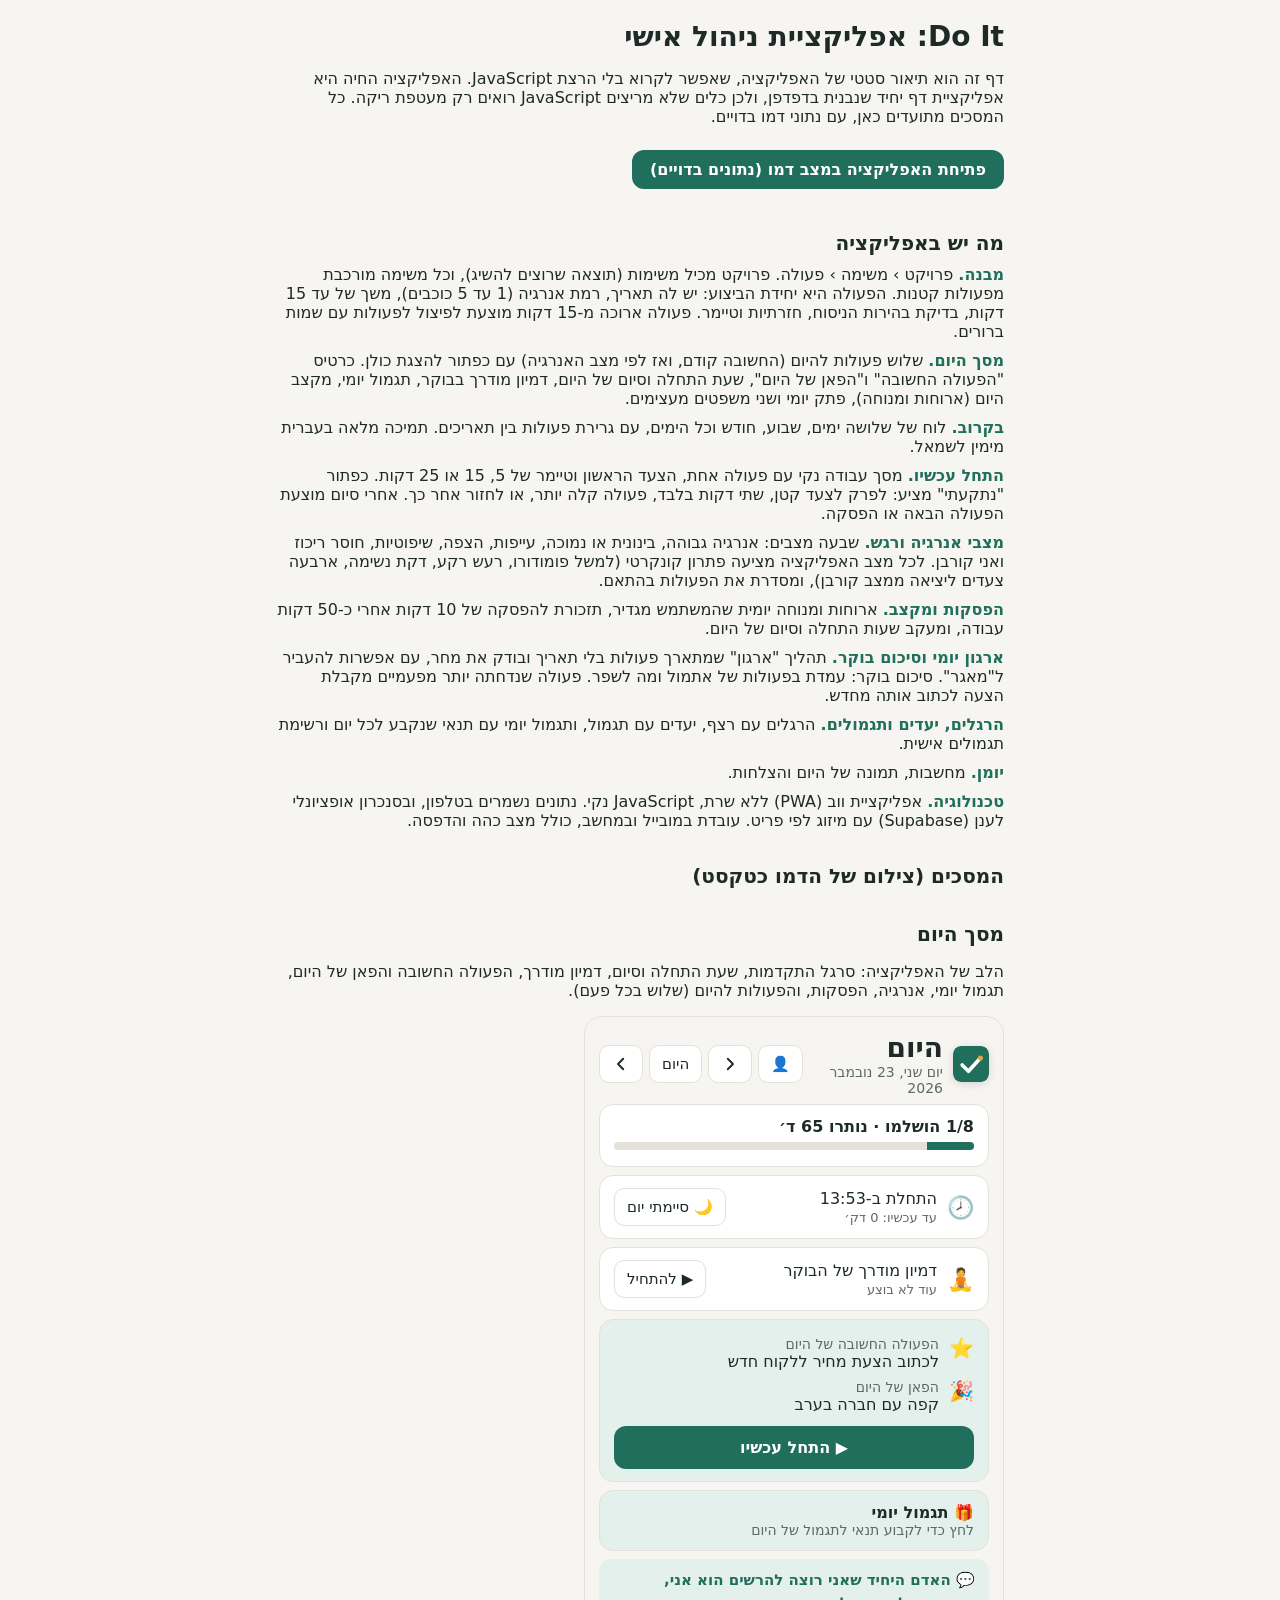
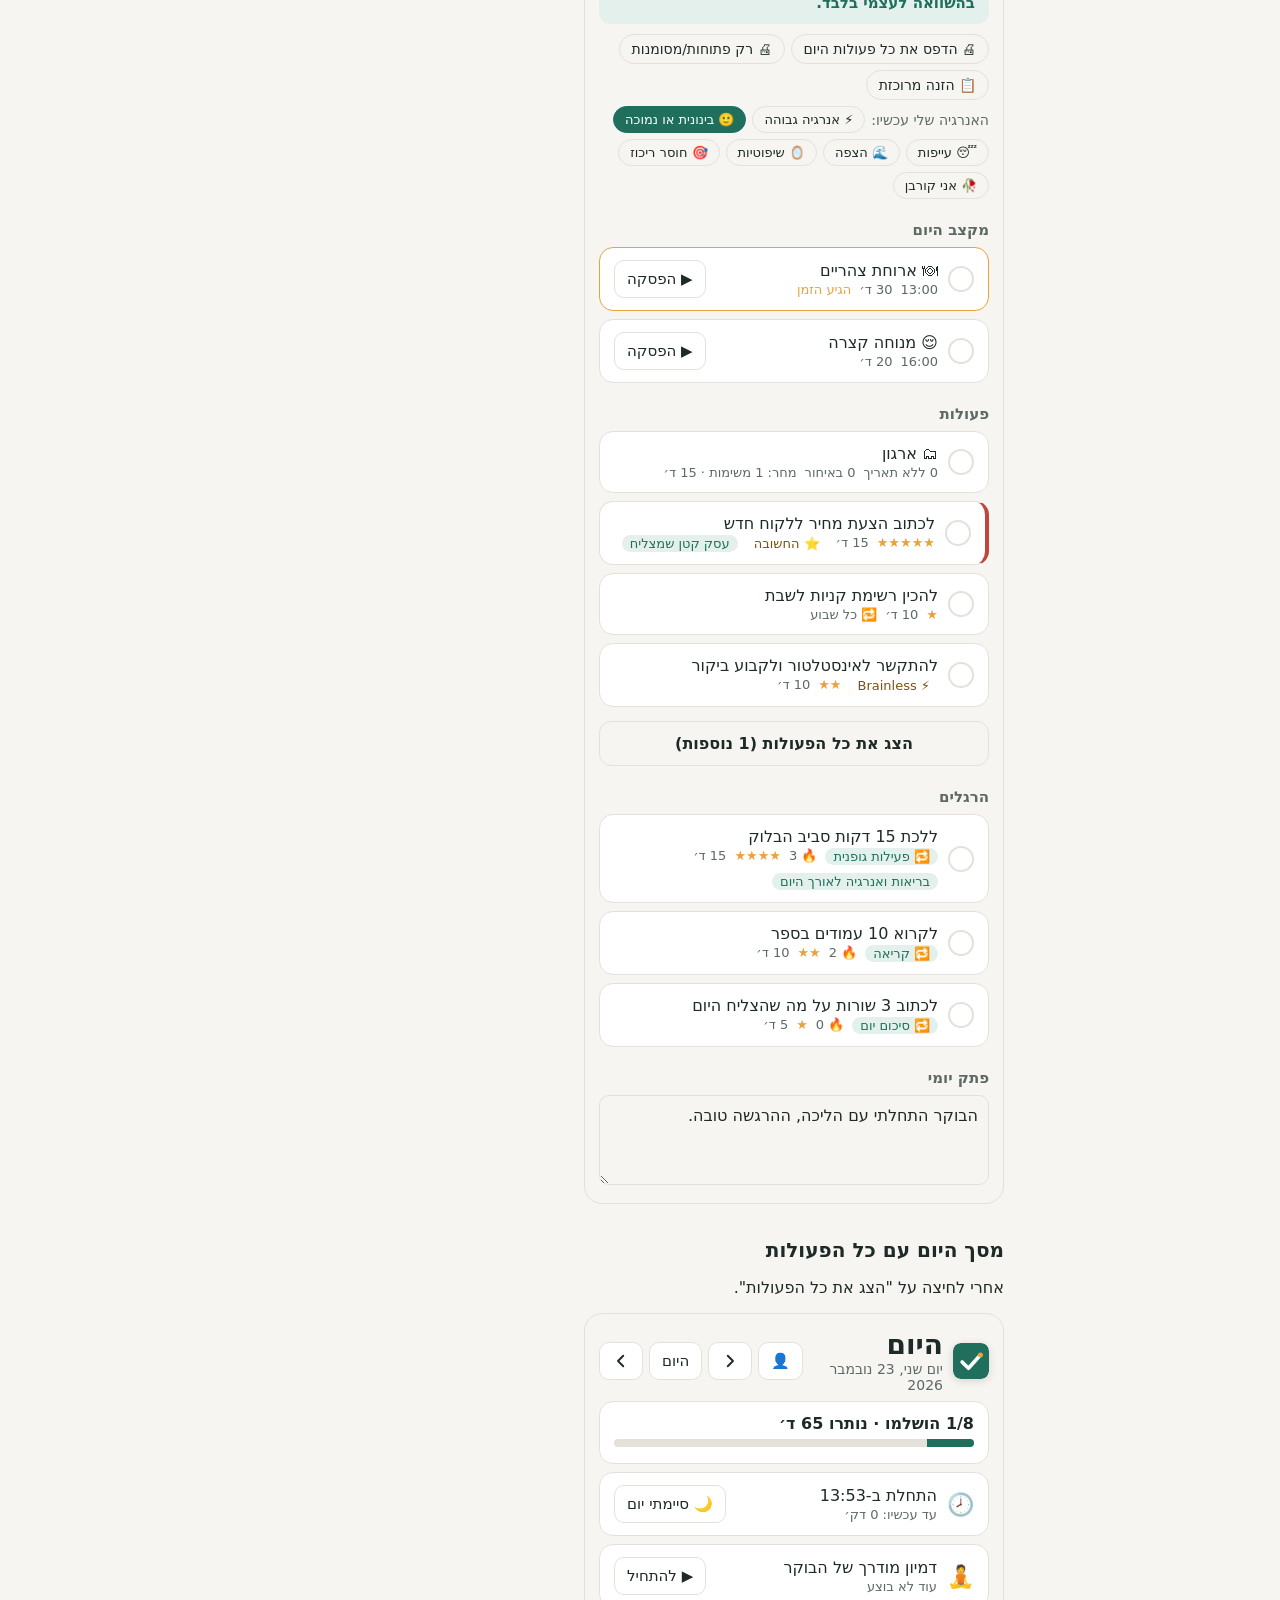
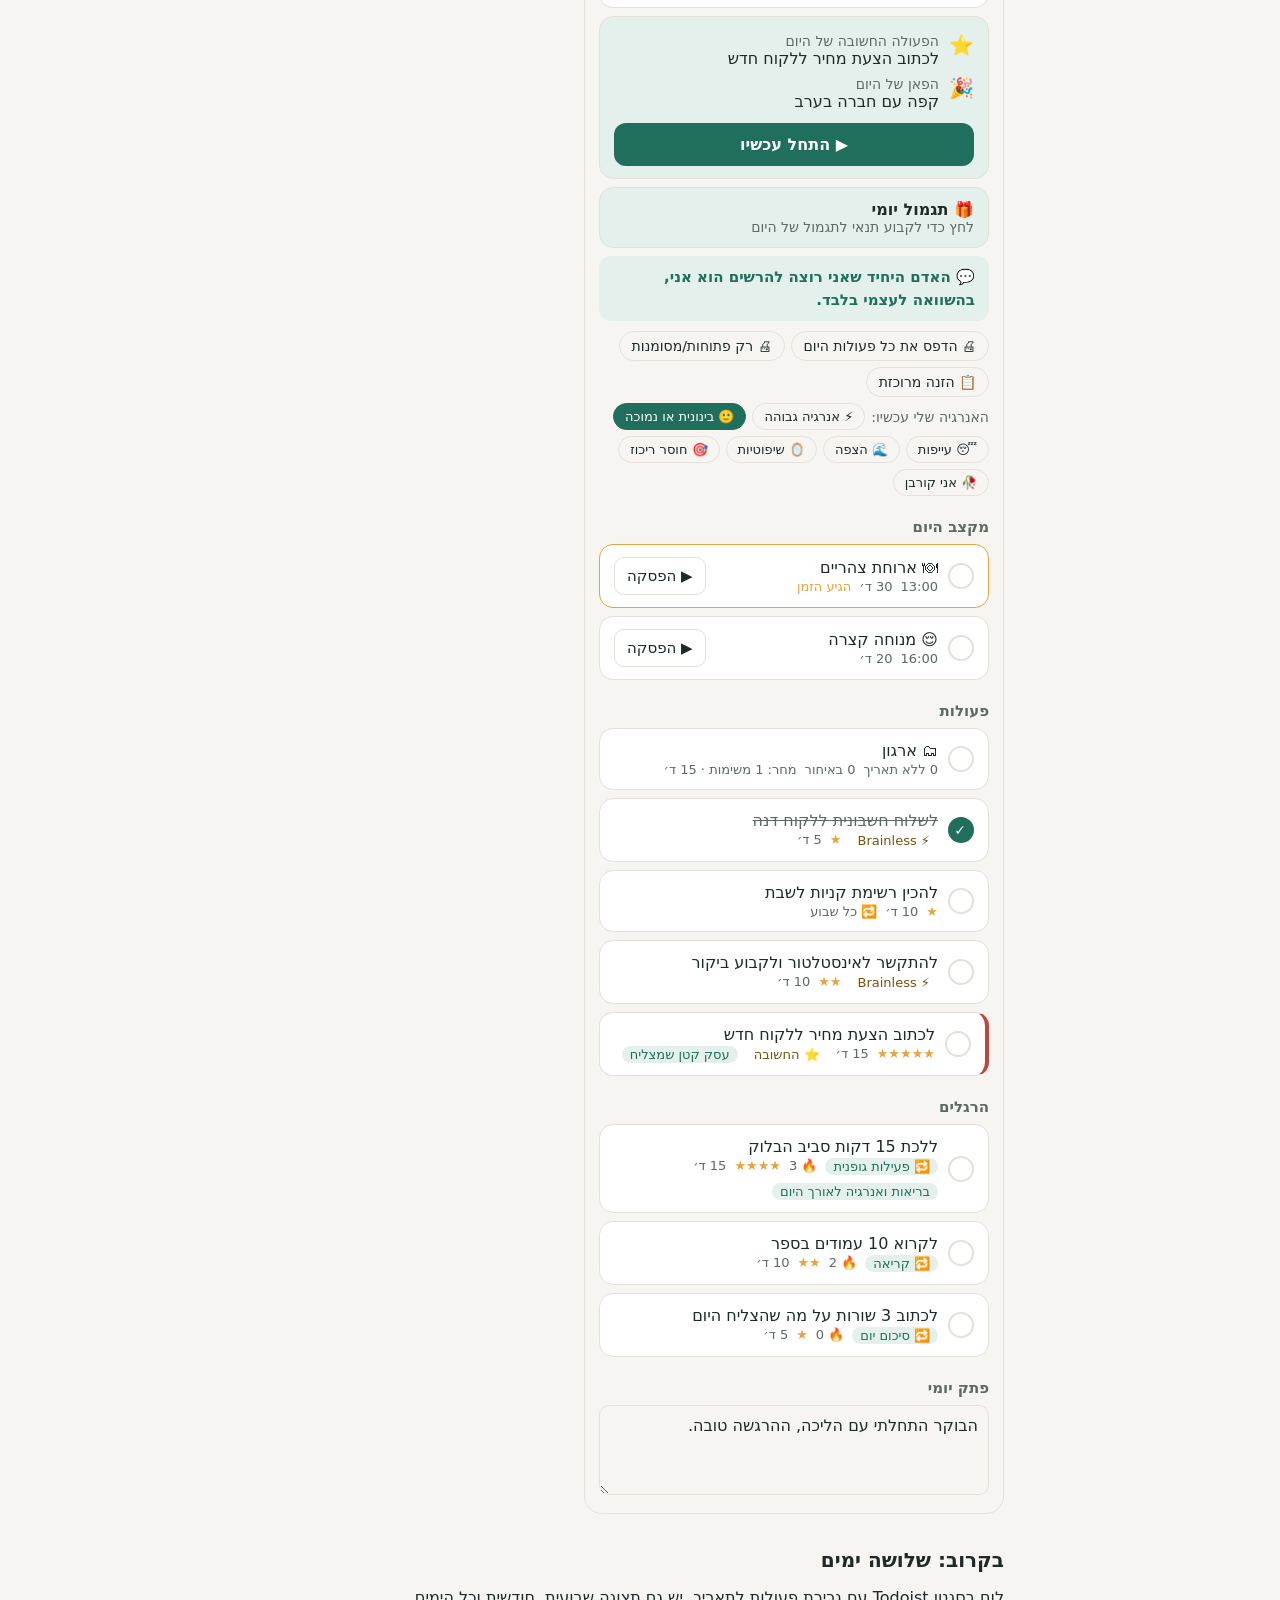
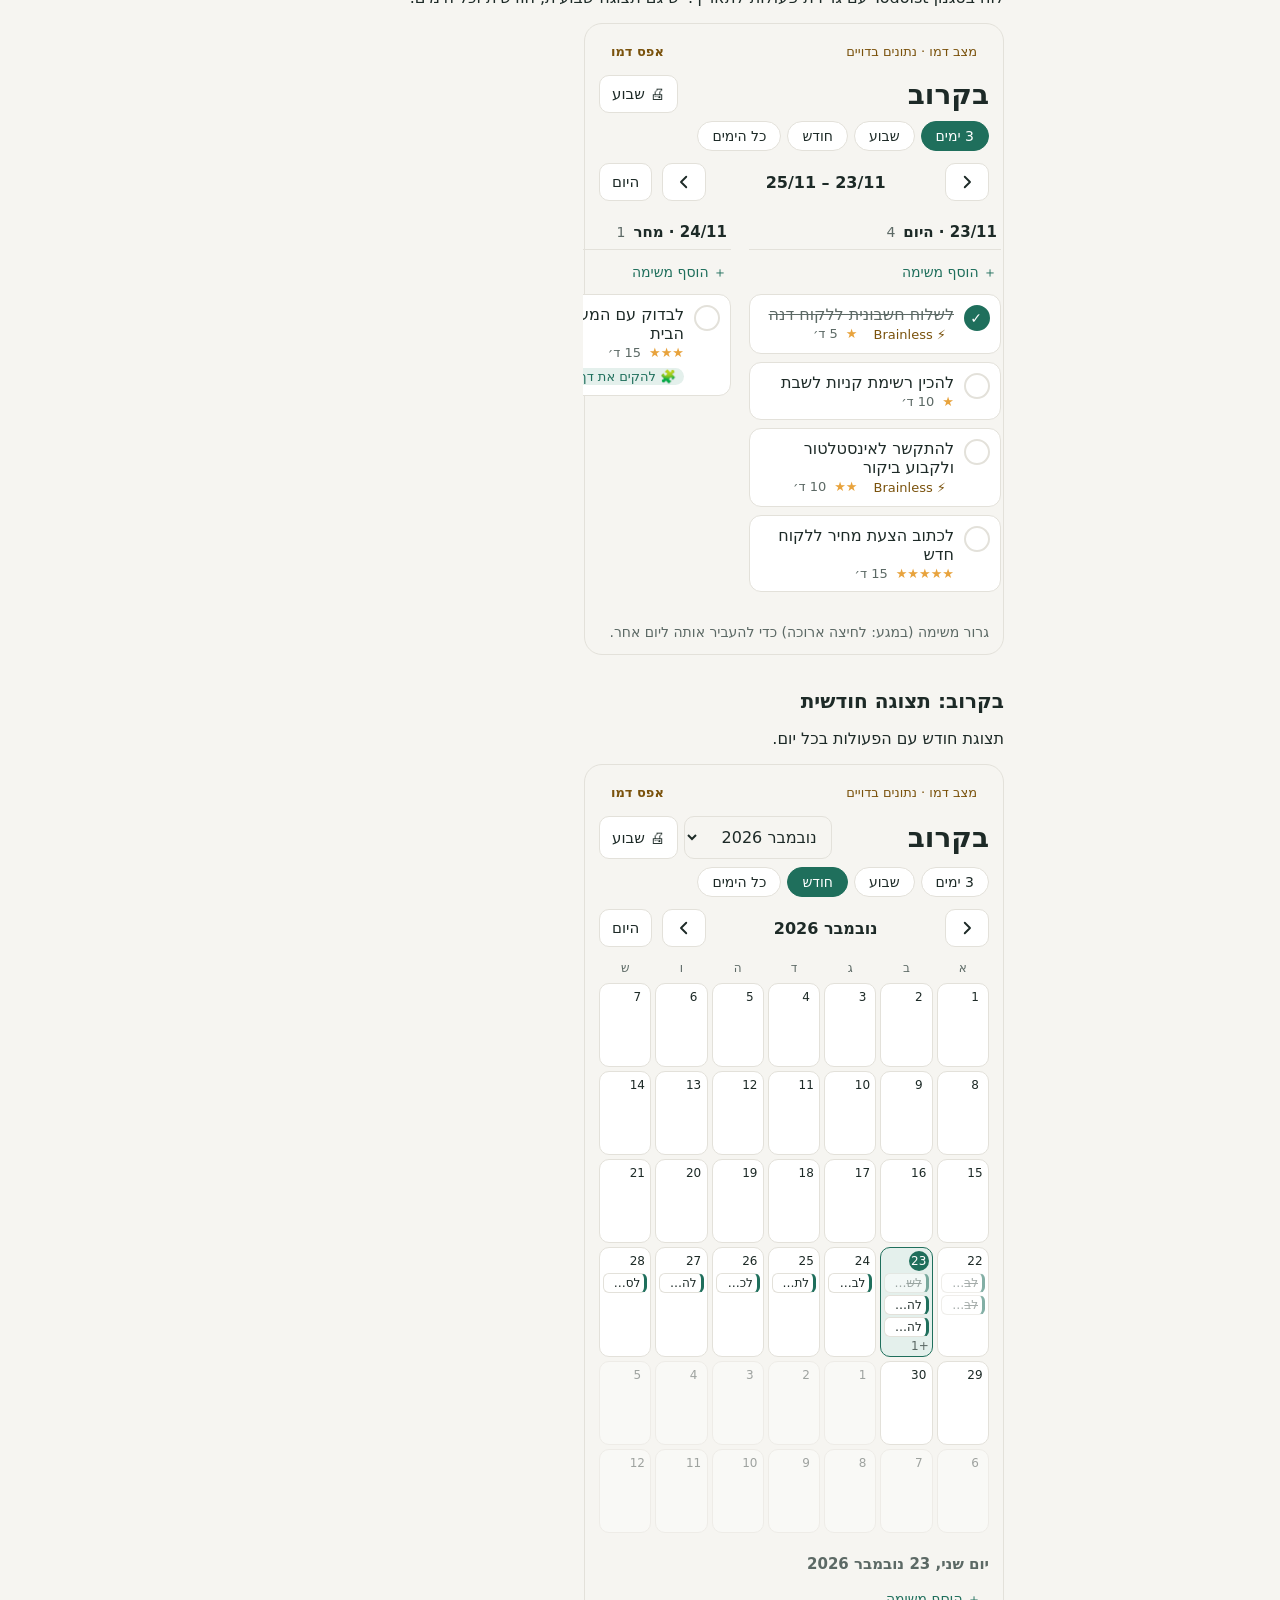
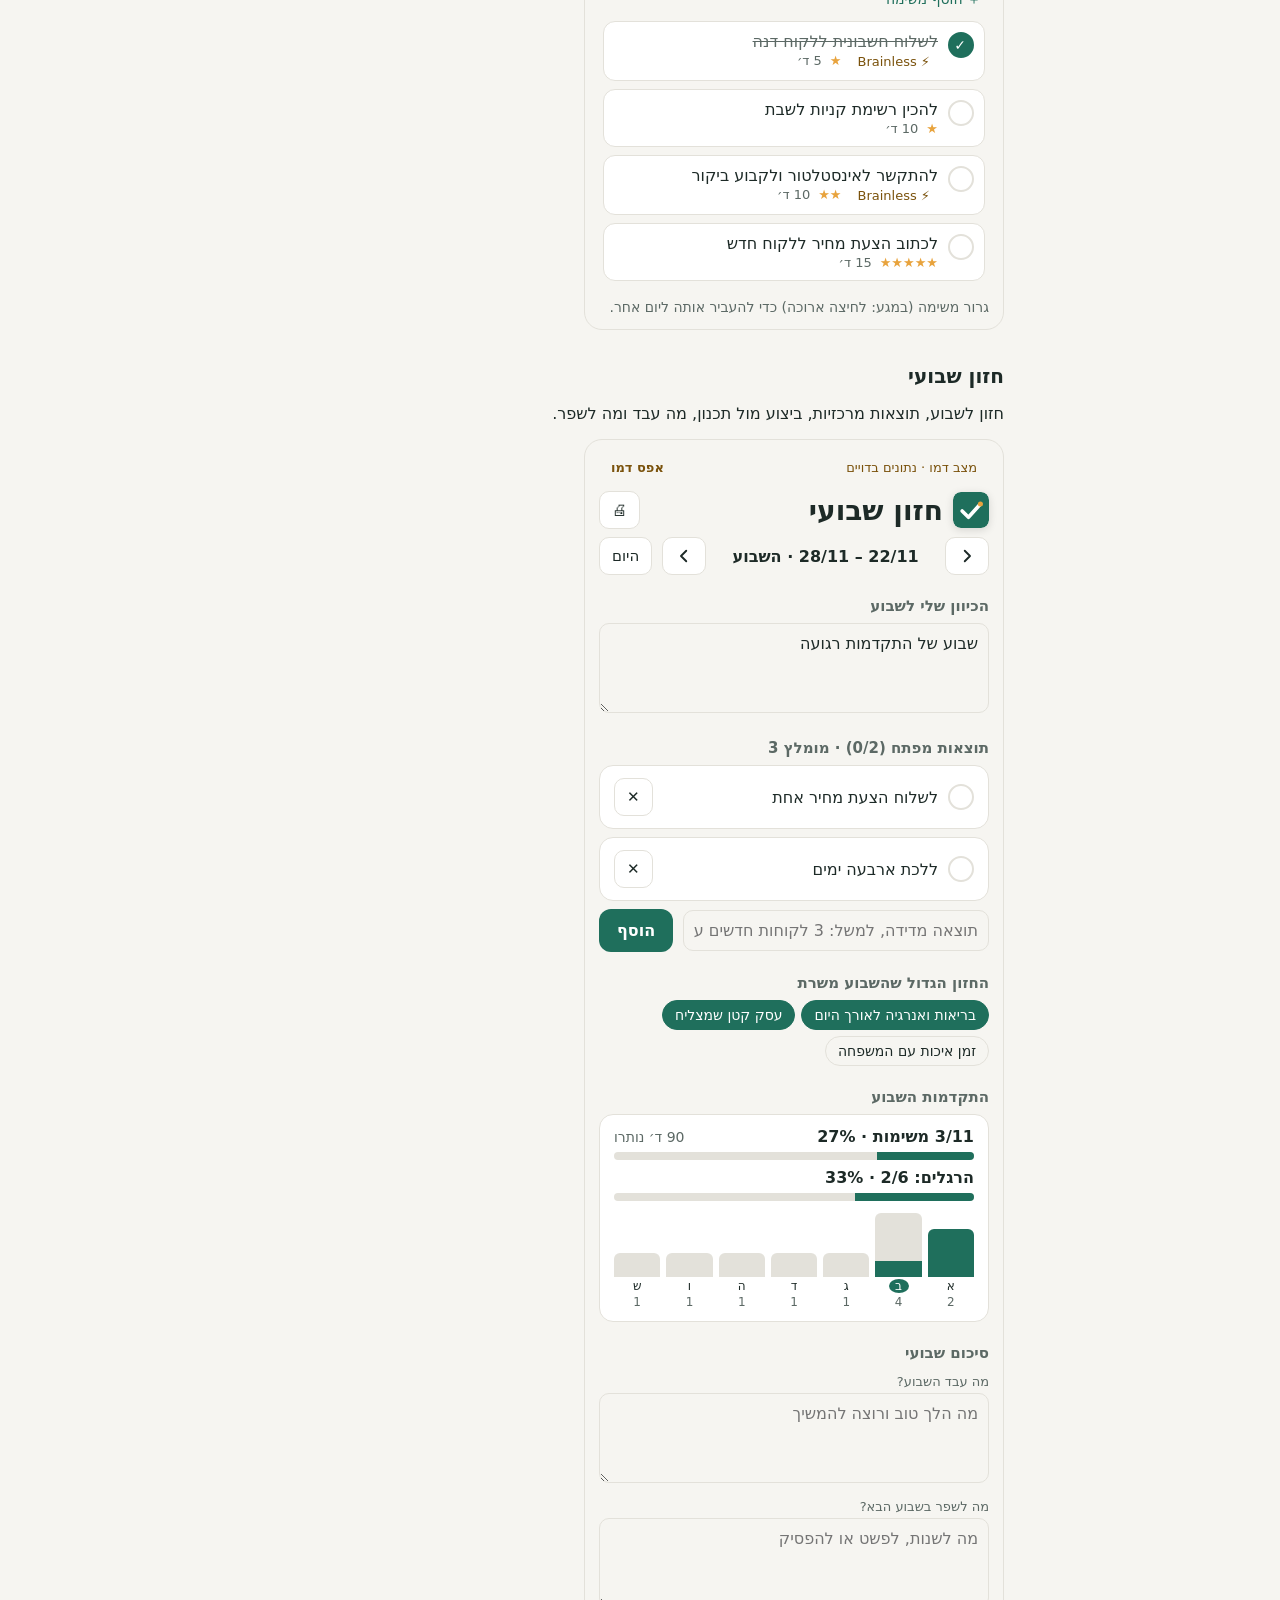
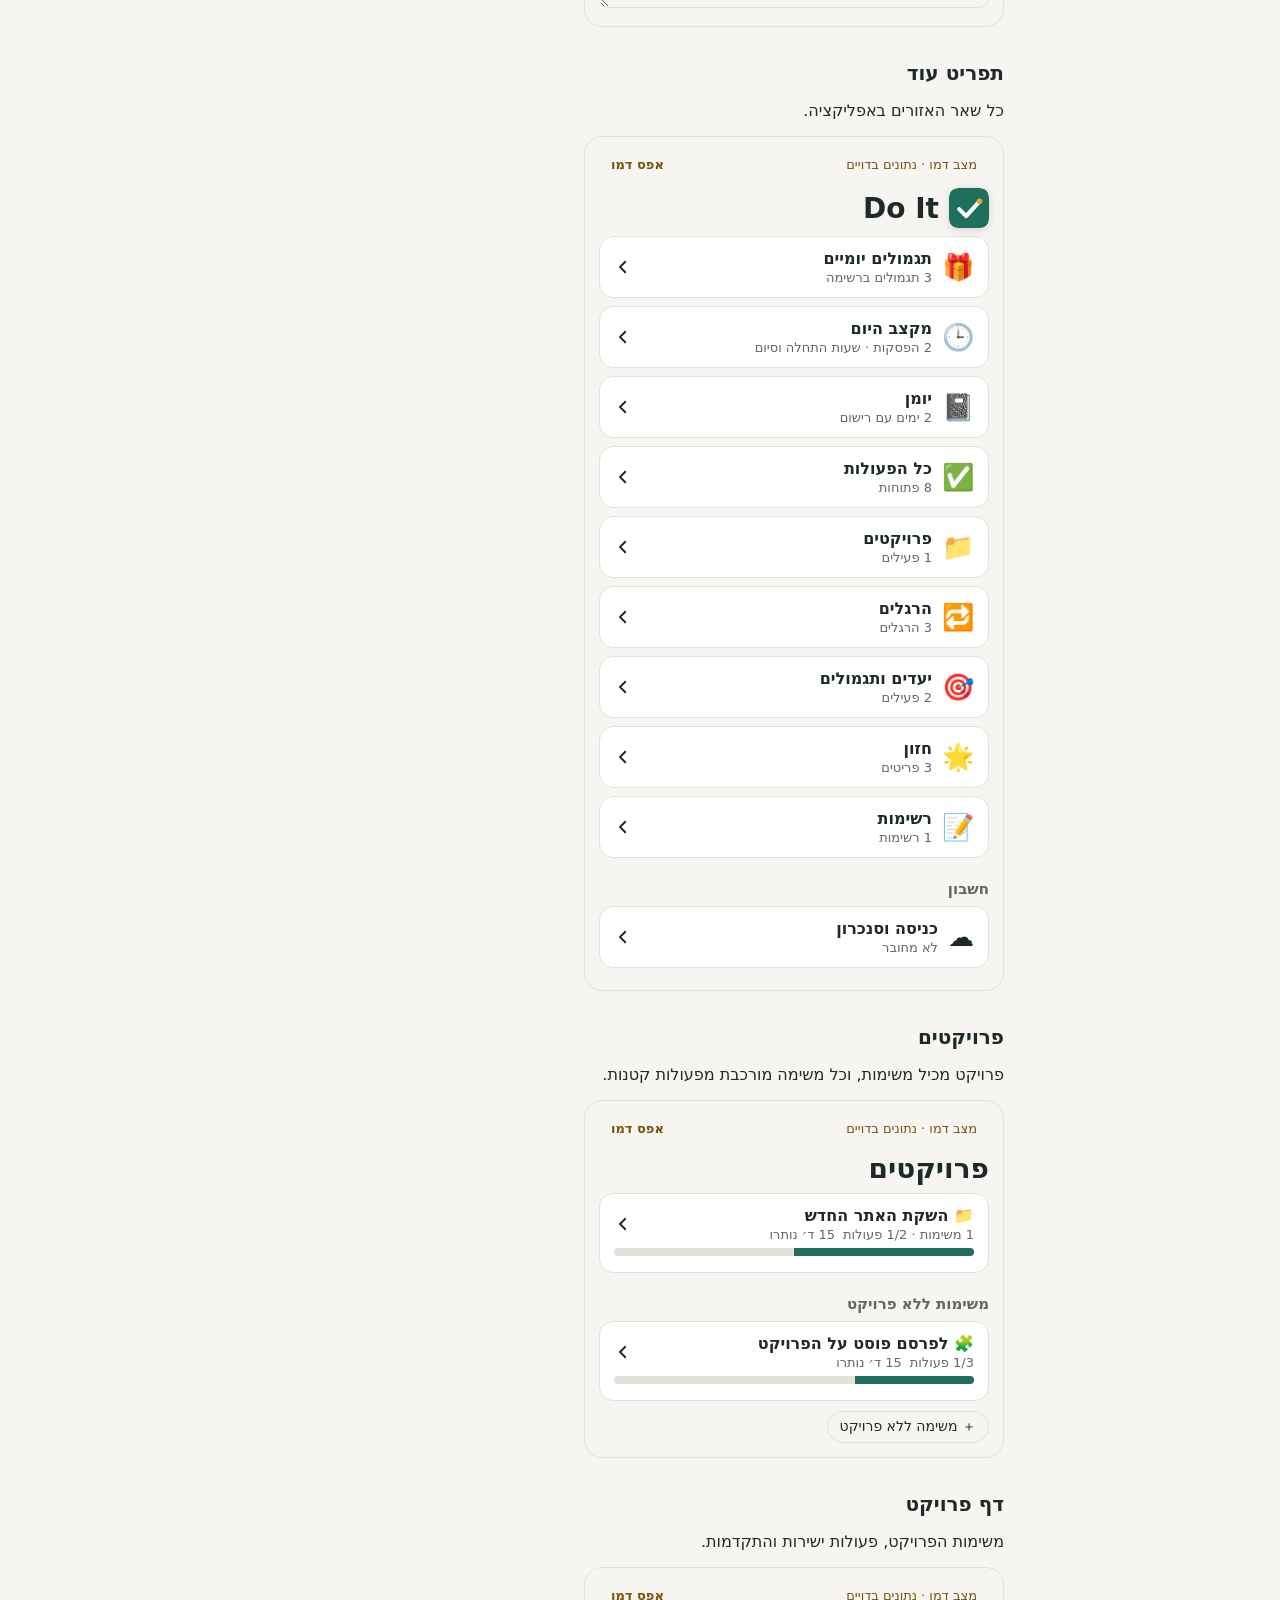
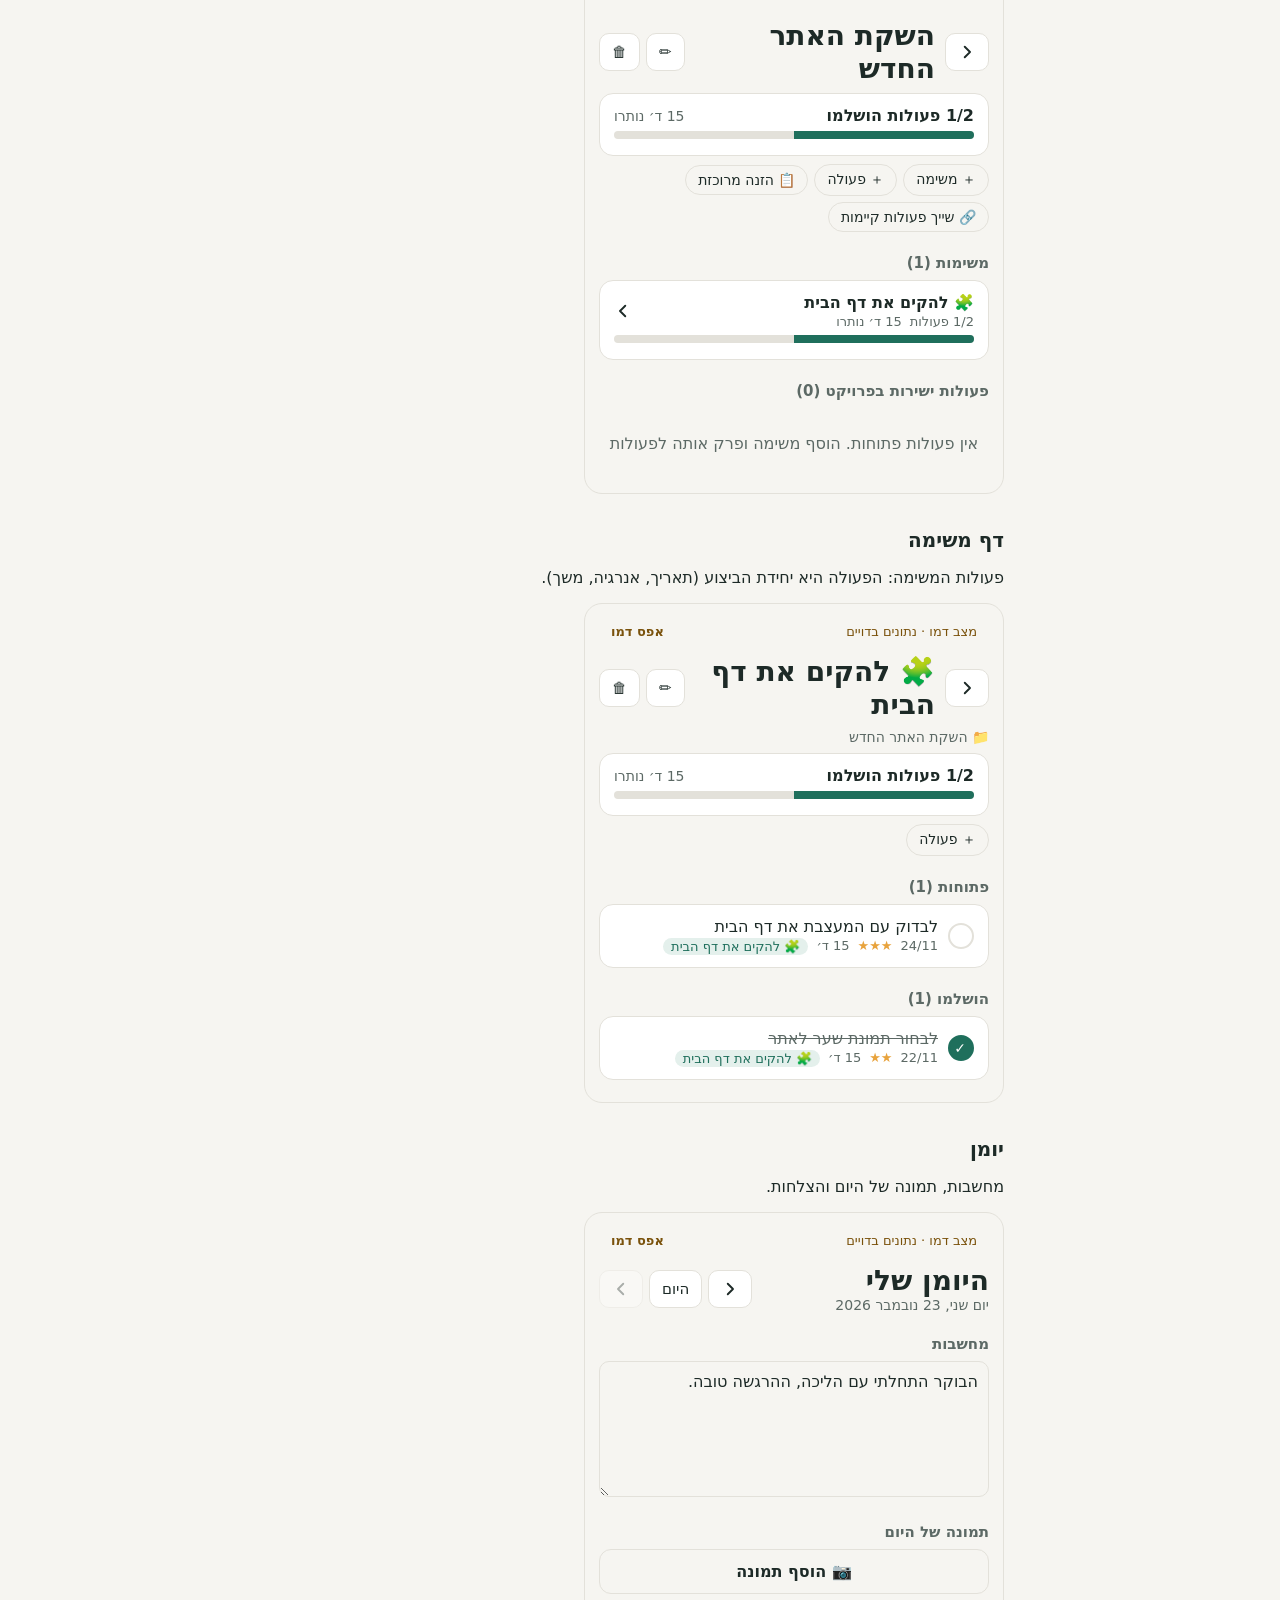
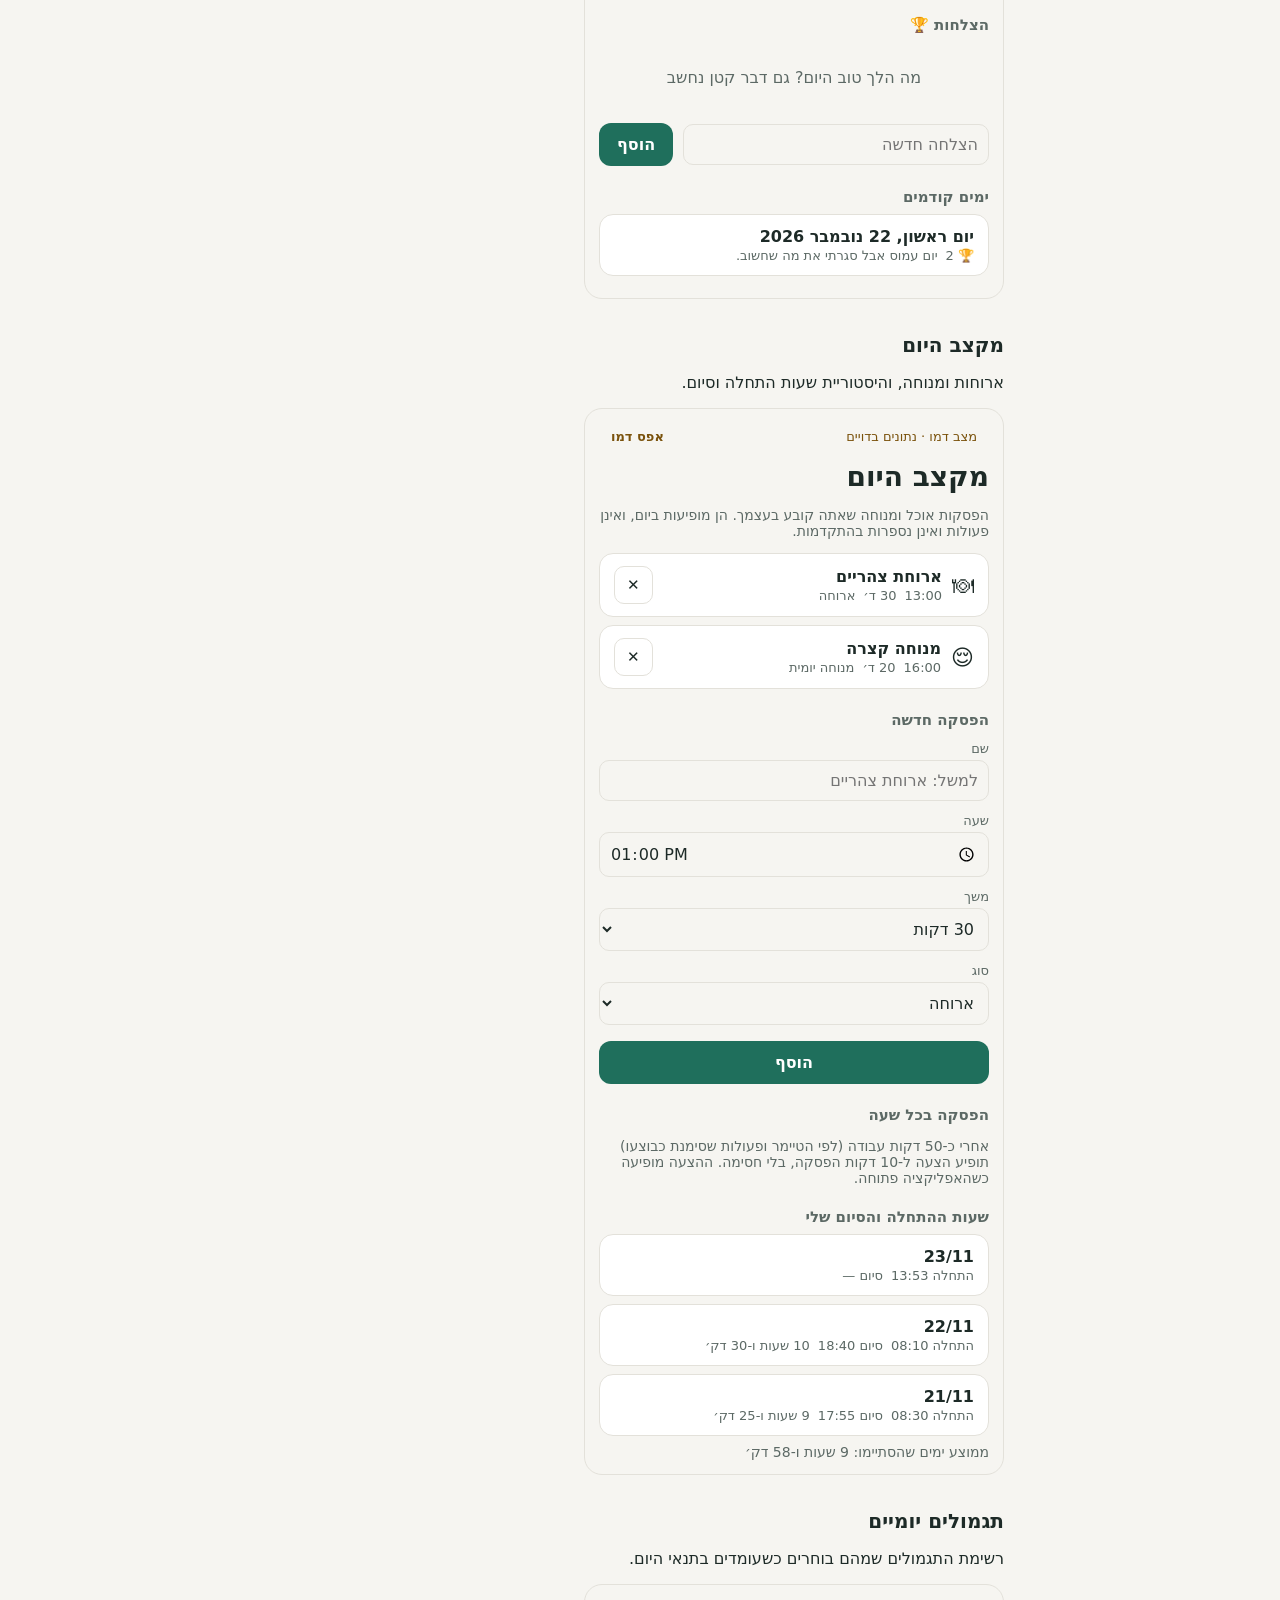
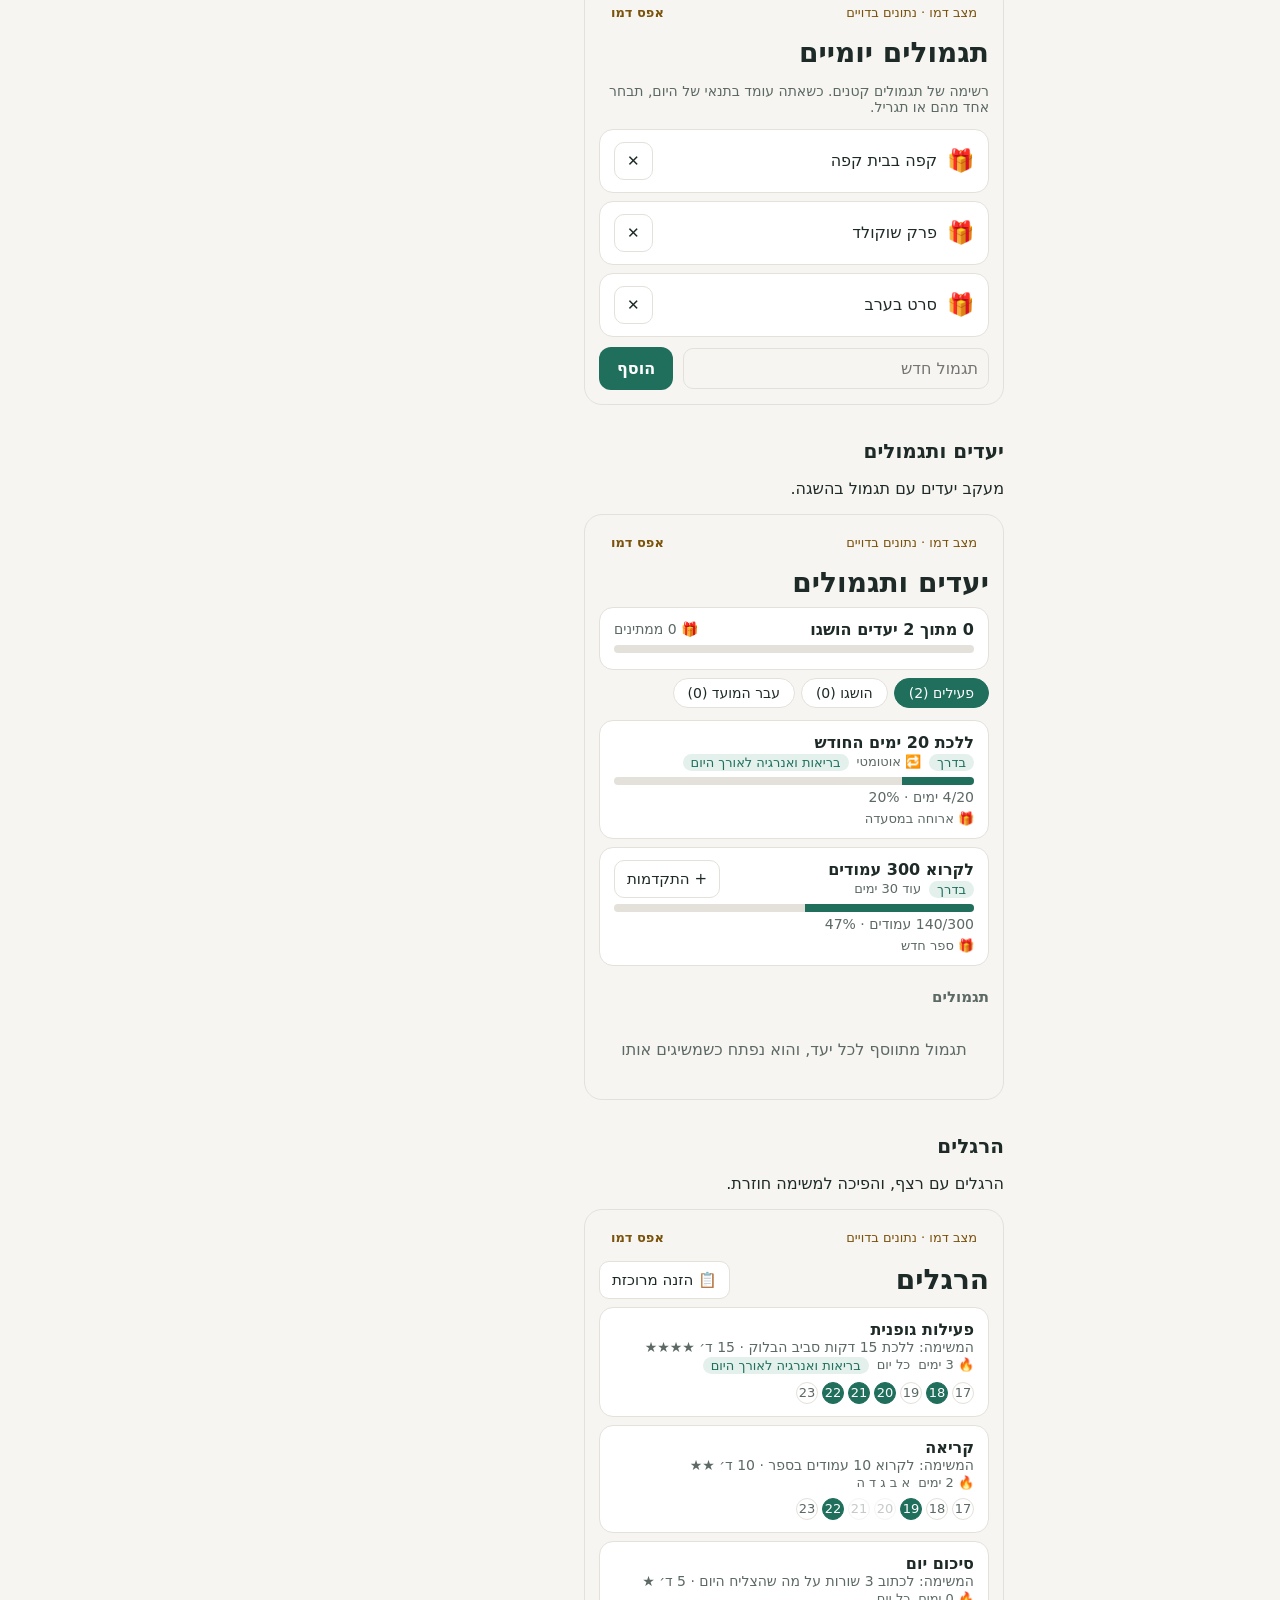
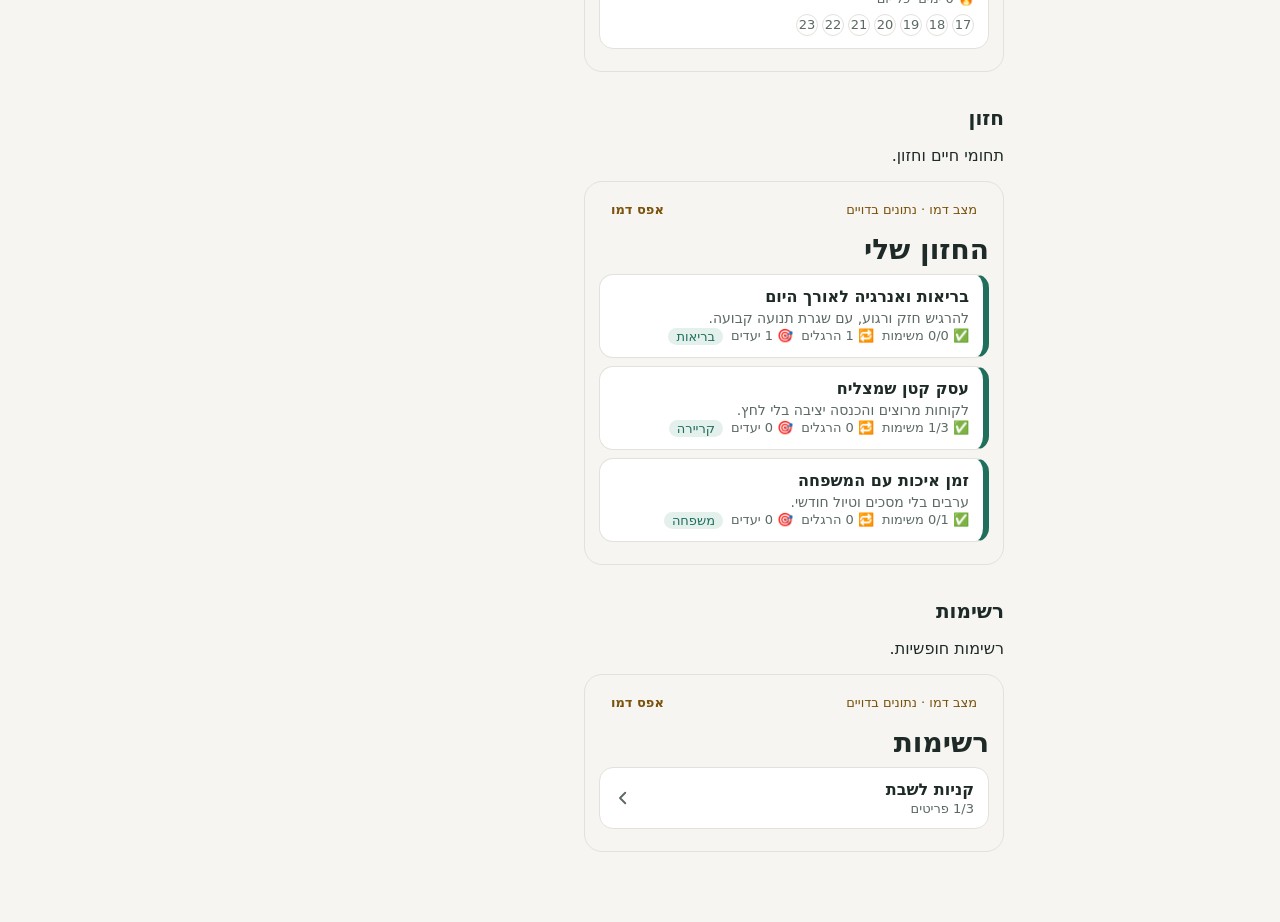
==== about.html @ a2eda329 "Static about page readable without JS, crawler-friendly index, remove noindex Co-Authored-By: Claude" ====
<!doctype html>
<html lang="he" dir="rtl">
<head>
<meta charset="utf-8">
<meta name="viewport" content="width=device-width, initial-scale=1">
<title>Do It: אפליקציית ניהול אישי בעברית (תיאור ודמו)</title>
<meta name="description" content="Do It היא אפליקציית ווב לניהול אישי בעברית: פרויקטים, משימות ופעולות, מצבי אנרגיה, טיימר, הפסקות, יומן ותגמולים. דף זה מתאר את כל המסכים בטקסט.">
<link rel="stylesheet" href="styles.css">
<style>body{background:var(--bg);color:var(--ink);font-family:system-ui,-apple-system,"Segoe UI",Arial,sans-serif;margin:0}
.about{max-width:760px;margin:0 auto;padding:20px 16px 60px}.about h1{font-size:28px}.about h2.sec{font-size:20px;margin:34px 0 4px;color:var(--ink)}
.phone{max-width:420px;border:1px solid var(--line);border-radius:18px;padding:14px;margin:10px 0;background:var(--bg);pointer-events:none}
.phone .top{margin-bottom:8px}.feat{margin:10px 0}.feat b{color:var(--brand)}a{color:var(--brand)}.cta{display:inline-block;background:var(--brand);color:var(--brand-ink);padding:10px 18px;border-radius:12px;text-decoration:none;font-weight:600;margin:8px 0}</style>
</head>
<body>
<main class="about">
<h1>Do It: אפליקציית ניהול אישי</h1>
<p>דף זה הוא תיאור סטטי של האפליקציה, שאפשר לקרוא בלי הרצת JavaScript. האפליקציה החיה היא אפליקציית דף יחיד שנבנית בדפדפן, ולכן כלים שלא מריצים JavaScript רואים רק מעטפת ריקה. כל המסכים מתועדים כאן, עם נתוני דמו בדויים.</p>
<p><a class="cta" href="index.html?demo">פתיחת האפליקציה במצב דמו (נתונים בדויים)</a></p>
<h2 class="sec">מה יש באפליקציה</h2>
<div class="feat"><b>מבנה.</b> פרויקט › משימה › פעולה. פרויקט מכיל משימות (תוצאה שרוצים להשיג), וכל משימה מורכבת מפעולות קטנות. הפעולה היא יחידת הביצוע: יש לה תאריך, רמת אנרגיה (1 עד 5 כוכבים), משך של עד 15 דקות, בדיקת בהירות הניסוח, חזרתיות וטיימר. פעולה ארוכה מ-15 דקות מוצעת לפיצול לפעולות עם שמות ברורים.</div>
<div class="feat"><b>מסך היום.</b> שלוש פעולות להיום (החשובה קודם, ואז לפי מצב האנרגיה) עם כפתור להצגת כולן. כרטיס &quot;הפעולה החשובה&quot; ו&quot;הפאן של היום&quot;, שעת התחלה וסיום של היום, דמיון מודרך בבוקר, תגמול יומי, מקצב היום (ארוחות ומנוחה), פתק יומי ושני משפטים מעצימים.</div>
<div class="feat"><b>בקרוב.</b> לוח של שלושה ימים, שבוע, חודש וכל הימים, עם גרירת פעולות בין תאריכים. תמיכה מלאה בעברית מימין לשמאל.</div>
<div class="feat"><b>התחל עכשיו.</b> מסך עבודה נקי עם פעולה אחת, הצעד הראשון וטיימר של 5, 15 או 25 דקות. כפתור &quot;נתקעתי&quot; מציע: לפרק לצעד קטן, שתי דקות בלבד, פעולה קלה יותר, או לחזור אחר כך. אחרי סיום מוצעת הפעולה הבאה או הפסקה.</div>
<div class="feat"><b>מצבי אנרגיה ורגש.</b> שבעה מצבים: אנרגיה גבוהה, בינונית או נמוכה, עייפות, הצפה, שיפוטיות, חוסר ריכוז ואני קורבן. לכל מצב האפליקציה מציעה פתרון קונקרטי (למשל פומודורו, רעש רקע, דקת נשימה, ארבעה צעדים ליציאה ממצב קורבן), ומסדרת את הפעולות בהתאם.</div>
<div class="feat"><b>הפסקות ומקצב.</b> ארוחות ומנוחה יומית שהמשתמש מגדיר, תזכורת להפסקה של 10 דקות אחרי כ-50 דקות עבודה, ומעקב שעות התחלה וסיום של היום.</div>
<div class="feat"><b>ארגון יומי וסיכום בוקר.</b> תהליך &quot;ארגון&quot; שמתארך פעולות בלי תאריך ובודק את מחר, עם אפשרות להעביר ל&quot;מאגר&quot;. סיכום בוקר: עמדת בפעולות של אתמול ומה לשפר. פעולה שנדחתה יותר מפעמיים מקבלת הצעה לכתוב אותה מחדש.</div>
<div class="feat"><b>הרגלים, יעדים ותגמולים.</b> הרגלים עם רצף, יעדים עם תגמול, ותגמול יומי עם תנאי שנקבע לכל יום ורשימת תגמולים אישית.</div>
<div class="feat"><b>יומן.</b> מחשבות, תמונה של היום והצלחות.</div>
<div class="feat"><b>טכנולוגיה.</b> אפליקציית ווב (PWA) ללא שרת, JavaScript נקי. נתונים נשמרים בטלפון, ובסנכרון אופציונלי לענן (Supabase) עם מיזוג לפי פריט. עובדת במובייל ובמחשב, כולל מצב כהה והדפסה.</div>
<h2 class="sec">המסכים (צילום של הדמו כטקסט)</h2>
<section id="today"><h2 class="sec">מסך היום</h2><p>הלב של האפליקציה: סרגל התקדמות, שעת התחלה וסיום, דמיון מודרך, הפעולה החשובה והפאן של היום, תגמול יומי, אנרגיה, הפסקות, והפעולות להיום (שלוש בכל פעם).</p><div class="phone"><div class="top"><div class="brand"><svg class="logo" width="36" height="36" viewBox="0 0 512 512" role="img" aria-label="Do It"><rect width="512" height="512" rx="112" fill="#1f6f5c"></rect><path d="M130 270l90 90 170-190" fill="none" stroke="#fff" stroke-width="52" stroke-linecap="round" stroke-linejoin="round"></path><circle cx="390" cy="170" r="36" fill="#e8a33d"></circle></svg><div><h1>היום</h1><div class="sub">יום שני, 23 נובמבר 2026</div></div></div>
      <div class="sw"><button class="iconbtn" title="סנכרון וחשבון">👤</button><button class="iconbtn" aria-label="היום הקודם"><svg width="18" height="18" viewBox="0 0 24 24" aria-hidden="true" style="display:block"><path d="M9 5l7 7-7 7" fill="none" stroke="currentColor" stroke-width="2.5" stroke-linecap="round" stroke-linejoin="round"></path></svg></button><button class="iconbtn">היום</button><button class="iconbtn" aria-label="היום הבא"><svg width="18" height="18" viewBox="0 0 24 24" aria-hidden="true" style="display:block"><path d="M15 5l-7 7 7 7" fill="none" stroke="currentColor" stroke-width="2.5" stroke-linecap="round" stroke-linejoin="round"></path></svg></button></div></div>
      <div class="card"><div class="row"><b class="grow">1/8 הושלמו · נותרו 65 ד׳</b></div><div class="bar"><div style="width:13%"></div></div></div>
      <div class="card row daycard"><span style="font-size:22px">🕗</span><div class="grow"><div class="t">התחלת ב-13:53</div><div class="meta"><span>עד עכשיו: 0 דק׳</span></div></div><button class="iconbtn">🌙 סיימתי יום</button></div>
      <div class="card row "><span style="font-size:22px">🧘</span><div class="grow"><div class="t">דמיון מודרך של הבוקר</div><div class="meta"><span>עוד לא בוצע</span></div></div><button class="iconbtn">▶ להתחיל</button></div>
      <div class="card focus"><div class="frow"><span>⭐</span><div class="grow"><div class="sub">הפעולה החשובה של היום</div><div class="t">לכתוב הצעת מחיר ללקוח חדש</div></div></div>
    <div class="frow"><span>🎉</span><div class="grow"><div class="sub">הפאן של היום</div><div class="t">קפה עם חברה בערב</div></div></div>
    <button class="btn startnow">▶ התחל עכשיו</button></div>
      <div class="card focus"><div class="t"><b>🎁 תגמול יומי</b></div><div class="sub">לחץ כדי לקבוע תנאי לתגמול של היום</div></div>
      <div class="remind" title="לחץ להחלפה">💬 האדם היחיד שאני רוצה להרשים הוא אני, בהשוואה לעצמי בלבד.</div>
      <div class="opt" style="margin-bottom:6px"><button>🖨 הדפס את כל פעולות היום</button><button>🖨 רק פתוחות/מסומנות</button><button>📋 הזנה מרוכזת</button></div>
      <div class="ebar"><span class="sub">האנרגיה שלי עכשיו:</span><button class="">⚡ אנרגיה גבוהה</button><button class="on">🙂 בינונית או נמוכה</button><button class="">😴 עייפות</button><button class="">🌊 הצפה</button><button class="">🪞 שיפוטיות</button><button class="">🎯 חוסר ריכוז</button><button class="">🥀 אני קורבן</button></div>
      <h2>מקצב היום</h2><div class="card row rh  due"><button class="check " aria-label="סמן"></button><div class="grow"><div class="t">🍽 ארוחת צהריים</div><div class="meta"><span>13:00</span><span>30 ד׳</span><span style="color:var(--accent)">הגיע הזמן</span></div></div><button class="iconbtn">▶ הפסקה</button></div><div class="card row rh  "><button class="check " aria-label="סמן"></button><div class="grow"><div class="t">😌 מנוחה קצרה</div><div class="meta"><span>16:00</span><span>20 ד׳</span></div></div><button class="iconbtn">▶ הפסקה</button></div>
      <h2>פעולות</h2><div class="card row org "><button class="check " aria-label="ארגון"></button>
    <div class="grow"><div class="t">🗂 ארגון</div><div class="meta"><span>0 ללא תאריך</span><span>0 באיחור</span><span>מחר: 1 משימות · 15 ד׳</span></div></div></div><div class="grp"><div class="card row p2 ">
    <button class="check "></button>
    <div class="grow">
      <div class="t">לכתוב הצעת מחיר ללקוח חדש</div>
      <div class="meta"><span style="color:var(--accent)">★★★★★</span><span>15 ד׳</span><span class="chip" style="background:var(--warn-bg);color:var(--warn-ink)">⭐ החשובה</span><span class="chip">עסק קטן שמצליח</span></div>
    </div></div></div><div class="grp"><div class="card row p0 ">
    <button class="check "></button>
    <div class="grow">
      <div class="t">להכין רשימת קניות לשבת</div>
      <div class="meta"><span style="color:var(--accent)">★</span><span>10 ד׳</span><span title="כל שבוע">🔁 כל שבוע</span></div>
    </div></div></div><div class="grp"><div class="card row p0 ">
    <button class="check "></button>
    <div class="grow">
      <div class="t">להתקשר לאינסטלטור ולקבוע ביקור</div>
      <div class="meta"><span class="chip" style="background:var(--warn-bg);color:var(--warn-ink)">⚡ Brainless</span><span style="color:var(--accent)">★★</span><span>10 ד׳</span></div>
    </div></div></div><button class="btn ghost more3">הצג את כל הפעולות (1 נוספות)</button>
      <h2>הרגלים</h2><div class="card row ">
    <button class="check "></button>
    <div class="grow"><div class="t">ללכת 15 דקות סביב הבלוק</div>
    <div class="meta"><span class="chip">🔁 פעילות גופנית</span><span>🔥 3</span><span style="color:var(--accent)">★★★★</span><span>15 ד׳</span><span class="chip">בריאות ואנרגיה לאורך היום</span></div></div></div><div class="card row ">
    <button class="check "></button>
    <div class="grow"><div class="t">לקרוא 10 עמודים בספר</div>
    <div class="meta"><span class="chip">🔁 קריאה</span><span>🔥 2</span><span style="color:var(--accent)">★★</span><span>10 ד׳</span></div></div></div><div class="card row ">
    <button class="check "></button>
    <div class="grow"><div class="t">לכתוב 3 שורות על מה שהצליח היום</div>
    <div class="meta"><span class="chip">🔁 סיכום יום</span><span>🔥 0</span><span style="color:var(--accent)">★</span><span>5 ד׳</span></div></div></div>
      <h2>פתק יומי</h2><textarea id="note" placeholder="מחשבות, סיכום, דברים לזכור...">הבוקר התחלתי עם הליכה, ההרגשה טובה.</textarea>
      </div></section>
<section id="today-all"><h2 class="sec">מסך היום עם כל הפעולות</h2><p>אחרי לחיצה על &quot;הצג את כל הפעולות&quot;.</p><div class="phone"><div class="top"><div class="brand"><svg class="logo" width="36" height="36" viewBox="0 0 512 512" role="img" aria-label="Do It"><rect width="512" height="512" rx="112" fill="#1f6f5c"></rect><path d="M130 270l90 90 170-190" fill="none" stroke="#fff" stroke-width="52" stroke-linecap="round" stroke-linejoin="round"></path><circle cx="390" cy="170" r="36" fill="#e8a33d"></circle></svg><div><h1>היום</h1><div class="sub">יום שני, 23 נובמבר 2026</div></div></div>
      <div class="sw"><button class="iconbtn" title="סנכרון וחשבון">👤</button><button class="iconbtn" aria-label="היום הקודם"><svg width="18" height="18" viewBox="0 0 24 24" aria-hidden="true" style="display:block"><path d="M9 5l7 7-7 7" fill="none" stroke="currentColor" stroke-width="2.5" stroke-linecap="round" stroke-linejoin="round"></path></svg></button><button class="iconbtn">היום</button><button class="iconbtn" aria-label="היום הבא"><svg width="18" height="18" viewBox="0 0 24 24" aria-hidden="true" style="display:block"><path d="M15 5l-7 7 7 7" fill="none" stroke="currentColor" stroke-width="2.5" stroke-linecap="round" stroke-linejoin="round"></path></svg></button></div></div>
      <div class="card"><div class="row"><b class="grow">1/8 הושלמו · נותרו 65 ד׳</b></div><div class="bar"><div style="width:13%"></div></div></div>
      <div class="card row daycard"><span style="font-size:22px">🕗</span><div class="grow"><div class="t">התחלת ב-13:53</div><div class="meta"><span>עד עכשיו: 0 דק׳</span></div></div><button class="iconbtn">🌙 סיימתי יום</button></div>
      <div class="card row "><span style="font-size:22px">🧘</span><div class="grow"><div class="t">דמיון מודרך של הבוקר</div><div class="meta"><span>עוד לא בוצע</span></div></div><button class="iconbtn">▶ להתחיל</button></div>
      <div class="card focus"><div class="frow"><span>⭐</span><div class="grow"><div class="sub">הפעולה החשובה של היום</div><div class="t">לכתוב הצעת מחיר ללקוח חדש</div></div></div>
    <div class="frow"><span>🎉</span><div class="grow"><div class="sub">הפאן של היום</div><div class="t">קפה עם חברה בערב</div></div></div>
    <button class="btn startnow">▶ התחל עכשיו</button></div>
      <div class="card focus"><div class="t"><b>🎁 תגמול יומי</b></div><div class="sub">לחץ כדי לקבוע תנאי לתגמול של היום</div></div>
      <div class="remind" title="לחץ להחלפה">💬 האדם היחיד שאני רוצה להרשים הוא אני, בהשוואה לעצמי בלבד.</div>
      <div class="opt" style="margin-bottom:6px"><button>🖨 הדפס את כל פעולות היום</button><button>🖨 רק פתוחות/מסומנות</button><button>📋 הזנה מרוכזת</button></div>
      <div class="ebar"><span class="sub">האנרגיה שלי עכשיו:</span><button class="">⚡ אנרגיה גבוהה</button><button class="on">🙂 בינונית או נמוכה</button><button class="">😴 עייפות</button><button class="">🌊 הצפה</button><button class="">🪞 שיפוטיות</button><button class="">🎯 חוסר ריכוז</button><button class="">🥀 אני קורבן</button></div>
      <h2>מקצב היום</h2><div class="card row rh  due"><button class="check " aria-label="סמן"></button><div class="grow"><div class="t">🍽 ארוחת צהריים</div><div class="meta"><span>13:00</span><span>30 ד׳</span><span style="color:var(--accent)">הגיע הזמן</span></div></div><button class="iconbtn">▶ הפסקה</button></div><div class="card row rh  "><button class="check " aria-label="סמן"></button><div class="grow"><div class="t">😌 מנוחה קצרה</div><div class="meta"><span>16:00</span><span>20 ד׳</span></div></div><button class="iconbtn">▶ הפסקה</button></div>
      <h2>פעולות</h2><div class="card row org "><button class="check " aria-label="ארגון"></button>
    <div class="grow"><div class="t">🗂 ארגון</div><div class="meta"><span>0 ללא תאריך</span><span>0 באיחור</span><span>מחר: 1 משימות · 15 ד׳</span></div></div></div><div class="grp"><div class="card row p0 done">
    <button class="check on">✓</button>
    <div class="grow">
      <div class="t">לשלוח חשבונית ללקוח דנה</div>
      <div class="meta"><span class="chip" style="background:var(--warn-bg);color:var(--warn-ink)">⚡ Brainless</span><span style="color:var(--accent)">★</span><span>5 ד׳</span></div>
    </div></div></div><div class="grp"><div class="card row p0 ">
    <button class="check "></button>
    <div class="grow">
      <div class="t">להכין רשימת קניות לשבת</div>
      <div class="meta"><span style="color:var(--accent)">★</span><span>10 ד׳</span><span title="כל שבוע">🔁 כל שבוע</span></div>
    </div></div></div><div class="grp"><div class="card row p0 ">
    <button class="check "></button>
    <div class="grow">
      <div class="t">להתקשר לאינסטלטור ולקבוע ביקור</div>
      <div class="meta"><span class="chip" style="background:var(--warn-bg);color:var(--warn-ink)">⚡ Brainless</span><span style="color:var(--accent)">★★</span><span>10 ד׳</span></div>
    </div></div></div><div class="grp"><div class="card row p2 ">
    <button class="check "></button>
    <div class="grow">
      <div class="t">לכתוב הצעת מחיר ללקוח חדש</div>
      <div class="meta"><span style="color:var(--accent)">★★★★★</span><span>15 ד׳</span><span class="chip" style="background:var(--warn-bg);color:var(--warn-ink)">⭐ החשובה</span><span class="chip">עסק קטן שמצליח</span></div>
    </div></div></div>
      <h2>הרגלים</h2><div class="card row ">
    <button class="check "></button>
    <div class="grow"><div class="t">ללכת 15 דקות סביב הבלוק</div>
    <div class="meta"><span class="chip">🔁 פעילות גופנית</span><span>🔥 3</span><span style="color:var(--accent)">★★★★</span><span>15 ד׳</span><span class="chip">בריאות ואנרגיה לאורך היום</span></div></div></div><div class="card row ">
    <button class="check "></button>
    <div class="grow"><div class="t">לקרוא 10 עמודים בספר</div>
    <div class="meta"><span class="chip">🔁 קריאה</span><span>🔥 2</span><span style="color:var(--accent)">★★</span><span>10 ד׳</span></div></div></div><div class="card row ">
    <button class="check "></button>
    <div class="grow"><div class="t">לכתוב 3 שורות על מה שהצליח היום</div>
    <div class="meta"><span class="chip">🔁 סיכום יום</span><span>🔥 0</span><span style="color:var(--accent)">★</span><span>5 ד׳</span></div></div></div>
      <h2>פתק יומי</h2><textarea id="note" placeholder="מחשבות, סיכום, דברים לזכור...">הבוקר התחלתי עם הליכה, ההרגשה טובה.</textarea>
      </div></section>
<section id="upcoming"><h2 class="sec">בקרוב: שלושה ימים</h2><p>לוח בסגנון Todoist עם גרירת פעולות לתאריך. יש גם תצוגה שבועית, חודשית וכל הימים.</p><div class="phone"><div class="demobar" style="--i: 0;">מצב דמו · נתונים בדויים <button class="lnk">אפס דמו</button></div><div class="top" style="--i: 1;"><h1>בקרוב</h1><div class="sw"><button class="iconbtn">🖨 שבוע</button></div></div>
      <div class="seg" style="--i: 2;"><button class="on">3 ימים</button><button class="">שבוע</button><button class="">חודש</button><button class="">כל הימים</button></div>
      <div class="row" style="margin: 6px 0px 10px; --i: 3;"><button class="iconbtn" aria-label="הקודם"><svg width="18" height="18" viewBox="0 0 24 24" aria-hidden="true" style="display:block"><path d="M9 5l7 7-7 7" fill="none" stroke="currentColor" stroke-width="2.5" stroke-linecap="round" stroke-linejoin="round"></path></svg></button><b class="grow" style="text-align:center">23/11 – 25/11</b><button class="iconbtn" aria-label="הבא"><svg width="18" height="18" viewBox="0 0 24 24" aria-hidden="true" style="display:block"><path d="M15 5l-7 7 7 7" fill="none" stroke="currentColor" stroke-width="2.5" stroke-linecap="round" stroke-linejoin="round"></path></svg></button><button class="iconbtn">היום</button></div><div class="uboard three" id="uboard" style="--i: 4;"><section class="ucol" style="--c: 0;"><div class="uhead"><b>23/11 · היום</b><span class="sub">4</span></div><button class="uadd">＋ הוסף משימה</button><div class="ucard p0 done"><div class="urow">
    <button class="check on">✓</button>
    <div class="grow"><div class="t">לשלוח חשבונית ללקוח דנה</div>
    <div class="meta"><span class="chip" style="background:var(--warn-bg);color:var(--warn-ink)">⚡ Brainless</span><span style="color:var(--accent)">★</span><span>5 ד׳</span></div></div></div></div><div class="ucard p0 "><div class="urow">
    <button class="check "></button>
    <div class="grow"><div class="t">להכין רשימת קניות לשבת</div>
    <div class="meta"><span style="color:var(--accent)">★</span><span>10 ד׳</span></div></div></div></div><div class="ucard p0 "><div class="urow">
    <button class="check "></button>
    <div class="grow"><div class="t">להתקשר לאינסטלטור ולקבוע ביקור</div>
    <div class="meta"><span class="chip" style="background:var(--warn-bg);color:var(--warn-ink)">⚡ Brainless</span><span style="color:var(--accent)">★★</span><span>10 ד׳</span></div></div></div></div><div class="ucard p2 "><div class="urow">
    <button class="check "></button>
    <div class="grow"><div class="t">לכתוב הצעת מחיר ללקוח חדש</div>
    <div class="meta"><span style="color:var(--accent)">★★★★★</span><span>15 ד׳</span></div></div></div></div></section><section class="ucol" style="--c: 1;"><div class="uhead"><b>24/11 · מחר</b><span class="sub">1</span></div><button class="uadd">＋ הוסף משימה</button><div class="ucard p0 "><div class="urow">
    <button class="check "></button>
    <div class="grow"><div class="t">לבדוק עם המעצבת את דף הבית</div>
    <div class="meta"><span style="color:var(--accent)">★★★</span><span>15 ד׳</span><span class="chip">🧩 להקים את דף הבית</span></div></div></div></div></section><section class="ucol" style="--c: 2;"><div class="uhead"><b>25/11 · יום רביעי</b><span class="sub">1</span></div><button class="uadd">＋ הוסף משימה</button><div class="ucard p0 "><div class="urow">
    <button class="check "></button>
    <div class="grow"><div class="t">לתאם ארוחת ערב משפחתית</div>
    <div class="meta"><span style="color:var(--accent)">★★</span><span>10 ד׳</span></div></div></div></div></section></div>
      <div class="sub" style="margin-top: 6px; --i: 5;">גרור משימה (במגע: לחיצה ארוכה) כדי להעביר אותה ליום אחר.</div></div></section>
<section id="upcoming-month"><h2 class="sec">בקרוב: תצוגה חודשית</h2><p>תצוגת חודש עם הפעולות בכל יום.</p><div class="phone"><div class="demobar" style="--i: 0;">מצב דמו · נתונים בדויים <button class="lnk">אפס דמו</button></div><div class="top" style="--i: 1;"><h1>בקרוב</h1><div class="sw"><select id="upMonth" style="width:auto"><option value="2026-09">ספטמבר 2026</option><option value="2026-10">אוקטובר 2026</option><option value="2026-11" selected="">נובמבר 2026</option><option value="2026-12">דצמבר 2026</option><option value="2027-01">ינואר 2027</option><option value="2027-02">פברואר 2027</option><option value="2027-03">מרץ 2027</option><option value="2027-04">אפריל 2027</option><option value="2027-05">מאי 2027</option><option value="2027-06">יוני 2027</option><option value="2027-07">יולי 2027</option><option value="2027-08">אוגוסט 2027</option><option value="2027-09">ספטמבר 2027</option><option value="2027-10">אוקטובר 2027</option></select><button class="iconbtn">🖨 שבוע</button></div></div>
      <div class="seg" style="--i: 2;"><button class="">3 ימים</button><button class="">שבוע</button><button class="on">חודש</button><button class="">כל הימים</button></div>
      <div class="row" style="margin: 6px 0px 10px; --i: 3;"><button class="iconbtn" aria-label="הקודם"><svg width="18" height="18" viewBox="0 0 24 24" aria-hidden="true" style="display:block"><path d="M9 5l7 7-7 7" fill="none" stroke="currentColor" stroke-width="2.5" stroke-linecap="round" stroke-linejoin="round"></path></svg></button><b class="grow" style="text-align:center">נובמבר 2026</b><button class="iconbtn" aria-label="הבא"><svg width="18" height="18" viewBox="0 0 24 24" aria-hidden="true" style="display:block"><path d="M15 5l-7 7 7 7" fill="none" stroke="currentColor" stroke-width="2.5" stroke-linecap="round" stroke-linejoin="round"></path></svg></button><button class="iconbtn">היום</button></div><div class="mgrid" style="--i: 4;"><div class="mh">א</div><div class="mh">ב</div><div class="mh">ג</div><div class="mh">ד</div><div class="mh">ה</div><div class="mh">ו</div><div class="mh">ש</div><div class="mcell   "><span class="mnum">1</span></div><div class="mcell   "><span class="mnum">2</span></div><div class="mcell   "><span class="mnum">3</span></div><div class="mcell   "><span class="mnum">4</span></div><div class="mcell   "><span class="mnum">5</span></div><div class="mcell   "><span class="mnum">6</span></div><div class="mcell   "><span class="mnum">7</span></div><div class="mcell   "><span class="mnum">8</span></div><div class="mcell   "><span class="mnum">9</span></div><div class="mcell   "><span class="mnum">10</span></div><div class="mcell   "><span class="mnum">11</span></div><div class="mcell   "><span class="mnum">12</span></div><div class="mcell   "><span class="mnum">13</span></div><div class="mcell   "><span class="mnum">14</span></div><div class="mcell   "><span class="mnum">15</span></div><div class="mcell   "><span class="mnum">16</span></div><div class="mcell   "><span class="mnum">17</span></div><div class="mcell   "><span class="mnum">18</span></div><div class="mcell   "><span class="mnum">19</span></div><div class="mcell   "><span class="mnum">20</span></div><div class="mcell   "><span class="mnum">21</span></div><div class="mcell   "><span class="mnum">22</span><div class="ucard mini done"><span class="t">לבחור נושא אחד לפוסט</span></div><div class="ucard mini done"><span class="t">לבחור תמונת שער לאתר</span></div></div><div class="mcell  today sel"><span class="mnum">23</span><div class="ucard mini done"><span class="t">לשלוח חשבונית ללקוח דנה</span></div><div class="ucard mini "><span class="t">להכין רשימת קניות לשבת</span></div><div class="ucard mini "><span class="t">להתקשר לאינסטלטור ולקבוע ביקור</span></div><span class="mmore">+1</span></div><div class="mcell   "><span class="mnum">24</span><div class="ucard mini "><span class="t">לבדוק עם המעצבת את דף הבית</span></div></div><div class="mcell   "><span class="mnum">25</span><div class="ucard mini "><span class="t">לתאם ארוחת ערב משפחתית</span></div></div><div class="mcell   "><span class="mnum">26</span><div class="ucard mini "><span class="t">לכתוב טיוטה של 3 משפטים לפוסט</span></div></div><div class="mcell   "><span class="mnum">27</span><div class="ucard mini "><span class="t">להעלות את הפוסט ולשלוח קישור לדנה</span></div></div><div class="mcell   "><span class="mnum">28</span><div class="ucard mini "><span class="t">לסרוק ולארגן קבלות החודש</span></div></div><div class="mcell   "><span class="mnum">29</span></div><div class="mcell   "><span class="mnum">30</span></div><div class="mcell out  "><span class="mnum">1</span></div><div class="mcell out  "><span class="mnum">2</span></div><div class="mcell out  "><span class="mnum">3</span></div><div class="mcell out  "><span class="mnum">4</span></div><div class="mcell out  "><span class="mnum">5</span></div><div class="mcell out  "><span class="mnum">6</span></div><div class="mcell out  "><span class="mnum">7</span></div><div class="mcell out  "><span class="mnum">8</span></div><div class="mcell out  "><span class="mnum">9</span></div><div class="mcell out  "><span class="mnum">10</span></div><div class="mcell out  "><span class="mnum">11</span></div><div class="mcell out  "><span class="mnum">12</span></div></div><h2 style="--i: 5;">יום שני, 23 נובמבר 2026</h2>
        <section class="ucol msel" style="--i: 6; --c: 0;"><button class="uadd">＋ הוסף משימה</button><div class="ucard p0 done"><div class="urow">
    <button class="check on">✓</button>
    <div class="grow"><div class="t">לשלוח חשבונית ללקוח דנה</div>
    <div class="meta"><span class="chip" style="background:var(--warn-bg);color:var(--warn-ink)">⚡ Brainless</span><span style="color:var(--accent)">★</span><span>5 ד׳</span></div></div></div></div><div class="ucard p0 "><div class="urow">
    <button class="check "></button>
    <div class="grow"><div class="t">להכין רשימת קניות לשבת</div>
    <div class="meta"><span style="color:var(--accent)">★</span><span>10 ד׳</span></div></div></div></div><div class="ucard p0 "><div class="urow">
    <button class="check "></button>
    <div class="grow"><div class="t">להתקשר לאינסטלטור ולקבוע ביקור</div>
    <div class="meta"><span class="chip" style="background:var(--warn-bg);color:var(--warn-ink)">⚡ Brainless</span><span style="color:var(--accent)">★★</span><span>10 ד׳</span></div></div></div></div><div class="ucard p2 "><div class="urow">
    <button class="check "></button>
    <div class="grow"><div class="t">לכתוב הצעת מחיר ללקוח חדש</div>
    <div class="meta"><span style="color:var(--accent)">★★★★★</span><span>15 ד׳</span></div></div></div></div></section>
      <div class="sub" style="margin-top: 6px; --i: 7;">גרור משימה (במגע: לחיצה ארוכה) כדי להעביר אותה ליום אחר.</div></div></section>
<section id="week"><h2 class="sec">חזון שבועי</h2><p>חזון לשבוע, תוצאות מרכזיות, ביצוע מול תכנון, מה עבד ומה לשפר.</p><div class="phone"><div class="demobar" style="--i: 0;">מצב דמו · נתונים בדויים <button class="lnk">אפס דמו</button></div><div class="top" style="--i: 1;"><div class="brand"><svg class="logo" width="36" height="36" viewBox="0 0 512 512" role="img" aria-label="Do It"><rect width="512" height="512" rx="112" fill="#1f6f5c"></rect><path d="M130 270l90 90 170-190" fill="none" stroke="#fff" stroke-width="52" stroke-linecap="round" stroke-linejoin="round"></path><circle cx="390" cy="170" r="36" fill="#e8a33d"></circle></svg><h1>חזון שבועי</h1></div><button class="iconbtn">🖨</button></div>
      <div class="row" style="margin: 0px 0px 10px; --i: 2;"><button class="iconbtn" aria-label="שבוע קודם"><svg width="18" height="18" viewBox="0 0 24 24" aria-hidden="true" style="display:block"><path d="M9 5l7 7-7 7" fill="none" stroke="currentColor" stroke-width="2.5" stroke-linecap="round" stroke-linejoin="round"></path></svg></button><b class="grow" style="text-align:center">22/11 – 28/11 · השבוע</b><button class="iconbtn" aria-label="שבוע הבא"><svg width="18" height="18" viewBox="0 0 24 24" aria-hidden="true" style="display:block"><path d="M15 5l-7 7 7 7" fill="none" stroke="currentColor" stroke-width="2.5" stroke-linecap="round" stroke-linejoin="round"></path></svg></button><button class="iconbtn">היום</button></div>
      <h2 style="--i: 3;">הכיוון שלי לשבוע</h2>
      <textarea placeholder="מה הדבר החשוב ביותר שאני רוצה להשיג השבוע, ולמה?" style="--i: 4;">שבוע של התקדמות רגועה</textarea>
      <h2 style="--i: 5;">תוצאות מפתח (0/2) · מומלץ 3</h2>
      <div class="card row " style="--i: 6;"><button class="check "></button><div class="t grow">לשלוח הצעת מחיר אחת</div><button class="iconbtn" aria-label="מחק">✕</button></div><div class="card row " style="--i: 7;"><button class="check "></button><div class="t grow">ללכת ארבעה ימים</div><button class="iconbtn" aria-label="מחק">✕</button></div>
      <form id="outForm" class="row" style="margin-top: 8px; --i: 8;"><input id="outText" placeholder="תוצאה מדידה, למשל: 3 לקוחות חדשים ענו להצעה" autocomplete="off"><button class="btn">הוסף</button></form>
      <h2 style="--i: 9;">החזון הגדול שהשבוע משרת</h2>
      <div class="opt" style="--i: 10;"><button class="on">בריאות ואנרגיה לאורך היום</button><button class="on">עסק קטן שמצליח</button><button class="">זמן איכות עם המשפחה</button></div>
      <h2 style="--i: 10;">התקדמות השבוע</h2>
      <div class="card" style="--i: 10;"><div class="row"><b class="grow">3/11 משימות · 27%</b><span class="sub">90 ד׳ נותרו</span></div><div class="bar"><div style="width:27%"></div></div>
        <div class="row" style="margin-top:8px"><b class="grow">הרגלים: 2/6 · 33%</b></div><div class="bar"><div style="width:33%"></div></div>
        <div class="wbar" style="margin-top:12px"><div class="wcol"><div class="wfill" style="height:50%"><div class="wdone" style="height:100%"></div></div><span class="">א</span><small>2</small></div><div class="wcol"><div class="wfill" style="height:100%"><div class="wdone" style="height:25%"></div></div><span class="wtoday">ב</span><small>4</small></div><div class="wcol"><div class="wfill" style="height:25%"><div class="wdone" style="height:0%"></div></div><span class="">ג</span><small>1</small></div><div class="wcol"><div class="wfill" style="height:25%"><div class="wdone" style="height:0%"></div></div><span class="">ד</span><small>1</small></div><div class="wcol"><div class="wfill" style="height:25%"><div class="wdone" style="height:0%"></div></div><span class="">ה</span><small>1</small></div><div class="wcol"><div class="wfill" style="height:25%"><div class="wdone" style="height:0%"></div></div><span class="">ו</span><small>1</small></div><div class="wcol"><div class="wfill" style="height:25%"><div class="wdone" style="height:0%"></div></div><span class="">ש</span><small>1</small></div></div></div>
      <h2 style="--i: 10;">סיכום שבועי</h2>
      <label style="--i: 10;">מה עבד השבוע?</label><textarea placeholder="מה הלך טוב ורוצה להמשיך" style="--i: 10;"></textarea>
      <label style="--i: 10;">מה לשפר בשבוע הבא?</label><textarea placeholder="מה לשנות, לפשט או להפסיק" style="--i: 10;"></textarea></div></section>
<section id="more"><h2 class="sec">תפריט עוד</h2><p>כל שאר האזורים באפליקציה.</p><div class="phone"><div class="demobar" style="--i: 0;">מצב דמו · נתונים בדויים <button class="lnk">אפס דמו</button></div><div class="top" style="--i: 1;"><div class="brand"><svg class="logo" width="40" height="40" viewBox="0 0 512 512" role="img" aria-label="Do It"><rect width="512" height="512" rx="112" fill="#1f6f5c"></rect><path d="M130 270l90 90 170-190" fill="none" stroke="#fff" stroke-width="52" stroke-linecap="round" stroke-linejoin="round"></path><circle cx="390" cy="170" r="36" fill="#e8a33d"></circle></svg><h1>Do It</h1></div></div>
      <div class="card row" style="--i: 2;"><span style="font-size:26px">🎁</span><div class="grow"><div class="t"><b>תגמולים יומיים</b></div><div class="meta">3 תגמולים ברשימה</div></div><svg width="18" height="18" viewBox="0 0 24 24" aria-hidden="true" style="display:block"><path d="M15 5l-7 7 7 7" fill="none" stroke="currentColor" stroke-width="2.5" stroke-linecap="round" stroke-linejoin="round"></path></svg></div>
      <div class="card row" style="--i: 3;"><span style="font-size:26px">🕒</span><div class="grow"><div class="t"><b>מקצב היום</b></div><div class="meta">2 הפסקות · שעות התחלה וסיום</div></div><svg width="18" height="18" viewBox="0 0 24 24" aria-hidden="true" style="display:block"><path d="M15 5l-7 7 7 7" fill="none" stroke="currentColor" stroke-width="2.5" stroke-linecap="round" stroke-linejoin="round"></path></svg></div>
      <div class="card row" style="--i: 4;"><span style="font-size:26px">📓</span><div class="grow"><div class="t"><b>יומן</b></div><div class="meta">2 ימים עם רישום</div></div><svg width="18" height="18" viewBox="0 0 24 24" aria-hidden="true" style="display:block"><path d="M15 5l-7 7 7 7" fill="none" stroke="currentColor" stroke-width="2.5" stroke-linecap="round" stroke-linejoin="round"></path></svg></div>
      <div class="card row" style="--i: 5;"><span style="font-size:26px">✅</span><div class="grow"><div class="t"><b>כל הפעולות</b></div><div class="meta">8 פתוחות</div></div><svg width="18" height="18" viewBox="0 0 24 24" aria-hidden="true" style="display:block"><path d="M15 5l-7 7 7 7" fill="none" stroke="currentColor" stroke-width="2.5" stroke-linecap="round" stroke-linejoin="round"></path></svg></div>
      <div class="card row" style="--i: 6;"><span style="font-size:26px">📁</span><div class="grow"><div class="t"><b>פרויקטים</b></div><div class="meta">1 פעילים</div></div><svg width="18" height="18" viewBox="0 0 24 24" aria-hidden="true" style="display:block"><path d="M15 5l-7 7 7 7" fill="none" stroke="currentColor" stroke-width="2.5" stroke-linecap="round" stroke-linejoin="round"></path></svg></div>
      <div class="card row" style="--i: 7;"><span style="font-size:26px">🔁</span><div class="grow"><div class="t"><b>הרגלים</b></div><div class="meta">3 הרגלים</div></div><svg width="18" height="18" viewBox="0 0 24 24" aria-hidden="true" style="display:block"><path d="M15 5l-7 7 7 7" fill="none" stroke="currentColor" stroke-width="2.5" stroke-linecap="round" stroke-linejoin="round"></path></svg></div>
      <div class="card row" style="--i: 8;"><span style="font-size:26px">🎯</span><div class="grow"><div class="t"><b>יעדים ותגמולים</b></div><div class="meta">2 פעילים</div></div><svg width="18" height="18" viewBox="0 0 24 24" aria-hidden="true" style="display:block"><path d="M15 5l-7 7 7 7" fill="none" stroke="currentColor" stroke-width="2.5" stroke-linecap="round" stroke-linejoin="round"></path></svg></div>
      <div class="card row" style="--i: 9;"><span style="font-size:26px">🌟</span><div class="grow"><div class="t"><b>חזון</b></div><div class="meta">3 פריטים</div></div><svg width="18" height="18" viewBox="0 0 24 24" aria-hidden="true" style="display:block"><path d="M15 5l-7 7 7 7" fill="none" stroke="currentColor" stroke-width="2.5" stroke-linecap="round" stroke-linejoin="round"></path></svg></div>
      <div class="card row" style="--i: 10;"><span style="font-size:26px">📝</span><div class="grow"><div class="t"><b>רשימות</b></div><div class="meta">1 רשימות</div></div><svg width="18" height="18" viewBox="0 0 24 24" aria-hidden="true" style="display:block"><path d="M15 5l-7 7 7 7" fill="none" stroke="currentColor" stroke-width="2.5" stroke-linecap="round" stroke-linejoin="round"></path></svg></div>
      <h2 style="--i: 10;">חשבון</h2>
      <div class="card row" style="--i: 10;"><span style="font-size:26px">☁️</span><div class="grow"><div class="t"><b>כניסה וסנכרון</b></div><div class="meta">לא מחובר</div></div><svg width="18" height="18" viewBox="0 0 24 24" aria-hidden="true" style="display:block"><path d="M15 5l-7 7 7 7" fill="none" stroke="currentColor" stroke-width="2.5" stroke-linecap="round" stroke-linejoin="round"></path></svg></div></div></section>
<section id="projects"><h2 class="sec">פרויקטים</h2><p>פרויקט מכיל משימות, וכל משימה מורכבת מפעולות קטנות.</p><div class="phone"><div class="demobar" style="--i: 0;">מצב דמו · נתונים בדויים <button class="lnk">אפס דמו</button></div><div class="top" style="--i: 2;"><h1>פרויקטים</h1></div>
      <div class="card" style="--i: 3;"><div class="row"><div class="grow"><div class="t"><b>📁 השקת האתר החדש</b></div><div class="meta"><span>1 משימות · 1/2 פעולות</span><span>15 ד׳ נותרו</span></div></div><svg width="18" height="18" viewBox="0 0 24 24" aria-hidden="true" style="display:block"><path d="M15 5l-7 7 7 7" fill="none" stroke="currentColor" stroke-width="2.5" stroke-linecap="round" stroke-linejoin="round"></path></svg></div><div class="bar"><div style="width:50%"></div></div></div>
      <h2 style="--i: 4;">משימות ללא פרויקט</h2><div class="card" style="--i: 5;"><div class="row"><div class="grow"><div class="t"><b>🧩 לפרסם פוסט על הפרויקט</b></div><div class="meta"><span>1/3 פעולות</span><span>15 ד׳ נותרו</span></div></div><svg width="18" height="18" viewBox="0 0 24 24" aria-hidden="true" style="display:block"><path d="M15 5l-7 7 7 7" fill="none" stroke="currentColor" stroke-width="2.5" stroke-linecap="round" stroke-linejoin="round"></path></svg></div><div class="bar"><div style="width:33%"></div></div></div>
      <div class="opt" style="margin-top: 10px; --i: 6;"><button>＋ משימה ללא פרויקט</button></div>
      </div></section>
<section id="project"><h2 class="sec">דף פרויקט</h2><p>משימות הפרויקט, פעולות ישירות והתקדמות.</p><div class="phone"><div class="demobar" style="--i: 0;">מצב דמו · נתונים בדויים <button class="lnk">אפס דמו</button></div><div class="top" style="--i: 1;"><div class="row"><button class="iconbtn" aria-label="חזרה"><svg width="18" height="18" viewBox="0 0 24 24" aria-hidden="true" style="display:block"><path d="M9 5l7 7-7 7" fill="none" stroke="currentColor" stroke-width="2.5" stroke-linecap="round" stroke-linejoin="round"></path></svg></button><h1>השקת האתר החדש</h1></div><div class="sw"><button class="iconbtn" aria-label="שנה שם">✏️</button><button class="iconbtn" aria-label="מחק">🗑</button></div></div>
         <div class="card" style="--i: 2;"><div class="row"><b class="grow">1/2 פעולות הושלמו</b><span class="sub">15 ד׳ נותרו</span></div><div class="bar"><div style="width:50%"></div></div></div>
         <div class="opt" style="margin-bottom: 10px; --i: 3;"><button>＋ משימה</button><button>＋ פעולה</button><button>📋 הזנה מרוכזת</button><button>🔗 שייך פעולות קיימות</button></div>
         <h2 style="--i: 4;">משימות (1)</h2><div class="card" style="--i: 5;"><div class="row"><div class="grow"><div class="t"><b>🧩 להקים את דף הבית</b></div><div class="meta"><span>1/2 פעולות</span><span>15 ד׳ נותרו</span></div></div><svg width="18" height="18" viewBox="0 0 24 24" aria-hidden="true" style="display:block"><path d="M15 5l-7 7 7 7" fill="none" stroke="currentColor" stroke-width="2.5" stroke-linecap="round" stroke-linejoin="round"></path></svg></div><div class="bar"><div style="width:50%"></div></div></div>
         <h2 style="--i: 6;">פעולות ישירות בפרויקט (0)</h2><div class="empty" style="--i: 7;">אין פעולות פתוחות. הוסף משימה ופרק אותה לפעולות</div>
         </div></section>
<section id="job"><h2 class="sec">דף משימה</h2><p>פעולות המשימה: הפעולה היא יחידת הביצוע (תאריך, אנרגיה, משך).</p><div class="phone"><div class="demobar" style="--i: 0;">מצב דמו · נתונים בדויים <button class="lnk">אפס דמו</button></div><div class="top" style="--i: 1;"><div class="row"><button class="iconbtn" aria-label="חזרה"><svg width="18" height="18" viewBox="0 0 24 24" aria-hidden="true" style="display:block"><path d="M9 5l7 7-7 7" fill="none" stroke="currentColor" stroke-width="2.5" stroke-linecap="round" stroke-linejoin="round"></path></svg></button><h1>🧩 להקים את דף הבית</h1></div><div class="sw"><button class="iconbtn" aria-label="שנה שם">✏️</button><button class="iconbtn" aria-label="מחק">🗑</button></div></div>
    <div class="sub" style="margin-bottom: 8px; --i: 2;">📁 השקת האתר החדש</div>
    <div class="card" style="--i: 3;"><div class="row"><b class="grow">1/2 פעולות הושלמו</b><span class="sub">15 ד׳ נותרו</span></div><div class="bar"><div style="width:50%"></div></div></div>
    <div class="opt" style="margin-bottom: 10px; --i: 4;"><button>＋ פעולה</button></div>
    <h2 style="--i: 5;">פתוחות (1)</h2><div class="grp" style="--i: 6;"><div class="card row p0 ">
    <button class="check "></button>
    <div class="grow">
      <div class="t">לבדוק עם המעצבת את דף הבית</div>
      <div class="meta"><span>24/11</span><span style="color:var(--accent)">★★★</span><span>15 ד׳</span><span class="chip">🧩 להקים את דף הבית</span></div>
    </div></div></div>
    <h2 style="--i: 7;">הושלמו (1)</h2><div class="grp" style="--i: 8;"><div class="card row p0 done">
    <button class="check on">✓</button>
    <div class="grow">
      <div class="t">לבחור תמונת שער לאתר</div>
      <div class="meta"><span>22/11</span><span style="color:var(--accent)">★★</span><span>15 ד׳</span><span class="chip">🧩 להקים את דף הבית</span></div>
    </div></div></div></div></section>
<section id="journal"><h2 class="sec">יומן</h2><p>מחשבות, תמונה של היום והצלחות.</p><div class="phone"><div class="demobar" style="--i: 0;">מצב דמו · נתונים בדויים <button class="lnk">אפס דמו</button></div><div class="top" style="--i: 2;"><div><h1>היומן שלי</h1><div class="sub">יום שני, 23 נובמבר 2026</div></div>
      <div class="sw"><button class="iconbtn" aria-label="היום הקודם"><svg width="18" height="18" viewBox="0 0 24 24" aria-hidden="true" style="display:block"><path d="M9 5l7 7-7 7" fill="none" stroke="currentColor" stroke-width="2.5" stroke-linecap="round" stroke-linejoin="round"></path></svg></button><button class="iconbtn">היום</button><button class="iconbtn" aria-label="היום הבא" disabled=""><svg width="18" height="18" viewBox="0 0 24 24" aria-hidden="true" style="display:block"><path d="M15 5l-7 7 7 7" fill="none" stroke="currentColor" stroke-width="2.5" stroke-linecap="round" stroke-linejoin="round"></path></svg></button></div></div>
      <h2 style="--i: 3;">מחשבות</h2><textarea id="jnote" rows="6" placeholder="מה עבר עליך היום? מחשבות, רגשות, דברים לזכור..." style="--i: 4;">הבוקר התחלתי עם הליכה, ההרגשה טובה.</textarea>
      <h2 style="--i: 5;">תמונה של היום</h2>
      <button class="btn ghost" style="width: 100%; --i: 6;">📷 הוסף תמונה</button>
      <input type="file" id="jphoto" accept="image/*" hidden="" style="--i: 7;">
      <h2 style="--i: 8;">הצלחות 🏆</h2>
      <div class="empty" style="--i: 9;">מה הלך טוב היום? גם דבר קטן נחשב</div>
      <form id="winForm" class="row" style="margin-top: 10px; --i: 10;"><input id="winText" placeholder="הצלחה חדשה" autocomplete="off"><button class="btn">הוסף</button></form>
      <h2 style="--i: 10;">ימים קודמים</h2><div class="card row" style="--i: 10;"><div class="grow"><div class="t"><b>יום ראשון, 22 נובמבר 2026</b></div><div class="meta"><span>🏆 2</span><span>יום עמוס אבל סגרתי את מה שחשוב.</span></div></div></div></div></section>
<section id="rhythm"><h2 class="sec">מקצב היום</h2><p>ארוחות ומנוחה, והיסטוריית שעות התחלה וסיום.</p><div class="phone"><div class="demobar" style="--i: 0;">מצב דמו · נתונים בדויים <button class="lnk">אפס דמו</button></div><div class="top" style="--i: 2;"><h1>מקצב היום</h1></div>
     <p class="sub" style="--i: 3;">הפסקות אוכל ומנוחה שאתה קובע בעצמך. הן מופיעות ביום, ואינן פעולות ואינן נספרות בהתקדמות.</p>
     <div class="card row" style="--i: 4;"><span style="font-size:22px">🍽</span><div class="grow"><div class="t"><b>ארוחת צהריים</b></div><div class="meta"><span>13:00</span><span>30 ד׳</span><span>ארוחה</span></div></div><button class="iconbtn" aria-label="מחק">✕</button></div><div class="card row" style="--i: 5;"><span style="font-size:22px">😌</span><div class="grow"><div class="t"><b>מנוחה קצרה</b></div><div class="meta"><span>16:00</span><span>20 ד׳</span><span>מנוחה יומית</span></div></div><button class="iconbtn" aria-label="מחק">✕</button></div>
     
     <h2 style="--i: 6;">הפסקה חדשה</h2>
     <form id="rhForm" style="--i: 7;"><label>שם</label><input name="label" required="" placeholder="למשל: ארוחת צהריים" autocomplete="off">
      <label>שעה</label><input type="time" name="time" required="" value="13:00">
      <label>משך</label><select name="mins"><option value="10">10 דקות</option><option value="15">15 דקות</option><option value="20">20 דקות</option><option value="30" selected="">30 דקות</option><option value="45">45 דקות</option><option value="60">60 דקות</option></select>
      <label>סוג</label><select name="kind"><option value="meal">ארוחה</option><option value="rest">מנוחה יומית</option></select>
      <div class="actions"><button class="btn">הוסף</button></div></form>
     <h2 style="--i: 8;">הפסקה בכל שעה</h2><p class="sub" style="--i: 9;">אחרי כ-50 דקות עבודה (לפי הטיימר ופעולות שסימנת כבוצעו) תופיע הצעה ל-10 דקות הפסקה, בלי חסימה. ההצעה מופיעה כשהאפליקציה פתוחה.</p>
     <h2 style="--i: 10;">שעות ההתחלה והסיום שלי</h2><div class="card row" style="--i: 10;"><div class="grow"><div class="t"><b>23/11</b></div><div class="meta"><span>התחלה 13:53</span><span>סיום —</span></div></div></div><div class="card row" style="--i: 10;"><div class="grow"><div class="t"><b>22/11</b></div><div class="meta"><span>התחלה 08:10</span><span>סיום 18:40</span><span>10 שעות ו-30 דק׳</span></div></div></div><div class="card row" style="--i: 10;"><div class="grow"><div class="t"><b>21/11</b></div><div class="meta"><span>התחלה 08:30</span><span>סיום 17:55</span><span>9 שעות ו-25 דק׳</span></div></div></div><div class="sub" style="margin-top: 6px; --i: 10;">ממוצע ימים שהסתיימו: 9 שעות ו-58 דק׳</div></div></section>
<section id="dayrewards"><h2 class="sec">תגמולים יומיים</h2><p>רשימת התגמולים שמהם בוחרים כשעומדים בתנאי היום.</p><div class="phone"><div class="demobar" style="--i: 0;">מצב דמו · נתונים בדויים <button class="lnk">אפס דמו</button></div><div class="top" style="--i: 2;"><h1>תגמולים יומיים</h1></div><p class="sub" style="--i: 3;">רשימה של תגמולים קטנים. כשאתה עומד בתנאי של היום, תבחר אחד מהם או תגריל.</p>
     <div class="card row" style="--i: 4;"><span style="font-size:22px">🎁</span><div class="t grow">קפה בבית קפה</div><button class="iconbtn" aria-label="מחק">✕</button></div><div class="card row" style="--i: 5;"><span style="font-size:22px">🎁</span><div class="t grow">פרק שוקולד</div><button class="iconbtn" aria-label="מחק">✕</button></div><div class="card row" style="--i: 6;"><span style="font-size:22px">🎁</span><div class="t grow">סרט בערב</div><button class="iconbtn" aria-label="מחק">✕</button></div>
     <form id="rwForm" class="row" style="margin-top: 10px; --i: 7;"><input name="title" placeholder="תגמול חדש" required="" autocomplete="off"><button class="btn">הוסף</button></form></div></section>
<section id="goals"><h2 class="sec">יעדים ותגמולים</h2><p>מעקב יעדים עם תגמול בהשגה.</p><div class="phone"><div class="demobar" style="--i: 0;">מצב דמו · נתונים בדויים <button class="lnk">אפס דמו</button></div><div class="top" style="--i: 2;"><h1>יעדים ותגמולים</h1></div>
      <div class="card" style="--i: 3;"><div class="row"><b class="grow">0 מתוך 2 יעדים הושגו</b><span class="sub">🎁 0 ממתינים</span></div>
      <div class="bar"><div style="width:0%"></div></div></div>
      <div class="seg" style="--i: 4;"><button class="on">פעילים (2)</button><button class="">הושגו (0)</button><button class="">עבר המועד (0)</button></div>
      <div class="card" style="--i: 5;">
   <div class="row"><div class="grow"><div class="t"><b>ללכת 20 ימים החודש</b></div>
   <div class="meta"><span class="chip">בדרך</span><span>🔁 אוטומטי</span><span class="chip">בריאות ואנרגיה לאורך היום</span></div></div>
   </div>
   <div class="bar"><div style="width:20%"></div></div>
   <div class="sub">4/20 ימים · 20%</div>
   <div class="meta" style="margin-top:6px">🎁 ארוחה במסעדה</div>
   </div><div class="card" style="--i: 6;">
   <div class="row"><div class="grow"><div class="t"><b>לקרוא 300 עמודים</b></div>
   <div class="meta"><span class="chip">בדרך</span><span>עוד 30 ימים</span></div></div>
   <button class="iconbtn">+ התקדמות</button></div>
   <div class="bar"><div style="width:47%"></div></div>
   <div class="sub">140/300 עמודים · 47%</div>
   <div class="meta" style="margin-top:6px">🎁 ספר חדש</div>
   </div>
      <h2 style="--i: 7;">תגמולים</h2>
      
      
      <div class="empty" style="--i: 8;">תגמול מתווסף לכל יעד, והוא נפתח כשמשיגים אותו</div>
      </div></section>
<section id="habits"><h2 class="sec">הרגלים</h2><p>הרגלים עם רצף, והפיכה למשימה חוזרת.</p><div class="phone"><div class="demobar" style="--i: 0;">מצב דמו · נתונים בדויים <button class="lnk">אפס דמו</button></div><div class="top" style="--i: 2;"><h1>הרגלים</h1><button class="iconbtn">📋 הזנה מרוכזת</button></div>
      <div class="card" style="--i: 3;"><div class="row"><div class="grow"><div class="t"><b>פעילות גופנית</b></div><div class="sub">המשימה: ללכת 15 דקות סביב הבלוק · 15 ד׳ ★★★★</div>
        <div class="meta"><span>🔥 3 ימים</span><span>כל יום</span><span class="chip">בריאות ואנרגיה לאורך היום</span></div></div></div>
        <div class="dots" style="margin-top:8px;justify-content:flex-start"><button class="dot7 " style="">17</button><button class="dot7 on" style="">18</button><button class="dot7 " style="">19</button><button class="dot7 on" style="">20</button><button class="dot7 on" style="">21</button><button class="dot7 on" style="">22</button><button class="dot7 " style="">23</button></div></div><div class="card" style="--i: 4;"><div class="row"><div class="grow"><div class="t"><b>קריאה</b></div><div class="sub">המשימה: לקרוא 10 עמודים בספר · 10 ד׳ ★★</div>
        <div class="meta"><span>🔥 2 ימים</span><span>א ב ג ד ה</span></div></div></div>
        <div class="dots" style="margin-top:8px;justify-content:flex-start"><button class="dot7 " style="">17</button><button class="dot7 " style="">18</button><button class="dot7 on" style="">19</button><button class="dot7 " style="opacity:.35">20</button><button class="dot7 " style="opacity:.35">21</button><button class="dot7 on" style="">22</button><button class="dot7 " style="">23</button></div></div><div class="card" style="--i: 5;"><div class="row"><div class="grow"><div class="t"><b>סיכום יום</b></div><div class="sub">המשימה: לכתוב 3 שורות על מה שהצליח היום · 5 ד׳ ★</div>
        <div class="meta"><span>🔥 0 ימים</span><span>כל יום</span></div></div></div>
        <div class="dots" style="margin-top:8px;justify-content:flex-start"><button class="dot7 " style="">17</button><button class="dot7 " style="">18</button><button class="dot7 " style="">19</button><button class="dot7 " style="">20</button><button class="dot7 " style="">21</button><button class="dot7 " style="">22</button><button class="dot7 " style="">23</button></div></div>
      </div></section>
<section id="vision"><h2 class="sec">חזון</h2><p>תחומי חיים וחזון.</p><div class="phone"><div class="demobar" style="--i: 0;">מצב דמו · נתונים בדויים <button class="lnk">אפס דמו</button></div><div class="top" style="--i: 2;"><h1>החזון שלי</h1></div>
      <div class="card vis" style="--i: 3;"><div class="t"><b>בריאות ואנרגיה לאורך היום</b></div>
        <div class="sub" style="white-space:pre-wrap;margin-top:4px">להרגיש חזק ורגוע, עם שגרת תנועה קבועה.</div>
        <div class="meta"><span>✅ 0/0 משימות</span><span>🔁 1 הרגלים</span><span>🎯 1 יעדים</span><span class="chip">בריאות</span></div></div><div class="card vis" style="--i: 4;"><div class="t"><b>עסק קטן שמצליח</b></div>
        <div class="sub" style="white-space:pre-wrap;margin-top:4px">לקוחות מרוצים והכנסה יציבה בלי לחץ.</div>
        <div class="meta"><span>✅ 1/3 משימות</span><span>🔁 0 הרגלים</span><span>🎯 0 יעדים</span><span class="chip">קריירה</span></div></div><div class="card vis" style="--i: 5;"><div class="t"><b>זמן איכות עם המשפחה</b></div>
        <div class="sub" style="white-space:pre-wrap;margin-top:4px">ערבים בלי מסכים וטיול חודשי.</div>
        <div class="meta"><span>✅ 0/1 משימות</span><span>🔁 0 הרגלים</span><span>🎯 0 יעדים</span><span class="chip">משפחה</span></div></div>
      </div></section>
<section id="lists"><h2 class="sec">רשימות</h2><p>רשימות חופשיות.</p><div class="phone"><div class="demobar" style="--i: 0;">מצב דמו · נתונים בדויים <button class="lnk">אפס דמו</button></div><div class="top" style="--i: 2;"><h1>רשימות</h1></div>
      <div class="card row" style="--i: 3;"><div class="grow"><div class="t"><b>קניות לשבת</b></div><div class="meta">1/3 פריטים</div></div><span class="sub"><svg width="18" height="18" viewBox="0 0 24 24" aria-hidden="true" style="display:block"><path d="M15 5l-7 7 7 7" fill="none" stroke="currentColor" stroke-width="2.5" stroke-linecap="round" stroke-linejoin="round"></path></svg></span></div>
      </div></section>
</main>
</body>
</html>
---- styles.css ----
:root{
  --bg:#f6f5f1;--card:#fff;--ink:#1d2a27;--muted:#5c6965;--line:#e3e1da;
  --brand:#1f6f5c;--brand-ink:#fff;--accent:#e8a33d;--danger:#c0453a;--soft:#e4f0ec;
  --warn-bg:var(--warn-bg);--warn-ink:#7a520c;--bad-bg:#f6dcd9;--info-bg:#e6ecf7;--info-ink:#2f4b8a;
}
@media (prefers-color-scheme:dark){
  :root{--bg:#141a18;--card:#1e2623;--ink:#e8efec;--muted:#8a9893;--line:#2c3733;--brand:#3aa68c;--brand-ink:#0b1512;--soft:#22332e;--danger:#ef8479;--muted:#9aa8a3;--warn-bg:#3a2f14;--warn-ink:#f0c978;--bad-bg:#4a2724;--info-bg:#1f2b45;--info-ink:#a9c2f2;}
}
*{box-sizing:border-box;-webkit-tap-highlight-color:transparent}
html,body{margin:0;background:var(--bg);color:var(--ink);font-family:system-ui,-apple-system,"Segoe UI",Arial,sans-serif;font-size:16px}
body{min-height:100vh}
#app{max-width:640px;margin:0 auto;min-height:100vh;display:flex;flex-direction:column}
#view{flex:1;padding:16px 16px 100px}
h1{font-size:22px;margin:0}
h2{font-size:15px;margin:22px 0 8px;color:var(--muted);font-weight:600}
button{font:inherit;color:inherit;cursor:pointer}
.top{display:flex;align-items:center;justify-content:space-between;gap:8px;margin-bottom:12px}
.sub{color:var(--muted);font-size:14px}
.iconbtn{border:1px solid var(--line);background:var(--card);border-radius:10px;padding:8px 12px;font-size:15px;color:var(--ink);display:inline-flex;align-items:center;justify-content:center;min-height:38px}
.btn{border:0;background:var(--brand);color:var(--brand-ink);padding:12px 18px;border-radius:12px;font-weight:600}
.btn.ghost{background:transparent;color:var(--ink);border:1px solid var(--line)}
.btn.danger{background:transparent;color:var(--danger);border:1px solid var(--danger)}
.card{background:var(--card);border:1px solid var(--line);border-radius:14px;padding:12px 14px;margin-bottom:8px}
.row{display:flex;align-items:center;gap:10px}
.row .grow{flex:1;min-width:0}
.check{width:26px;height:26px;border-radius:50%;border:2px solid var(--line);background:transparent;flex:none;display:grid;place-items:center;font-size:14px;color:var(--brand-ink)}
.check.on{background:var(--brand);border-color:var(--brand)}
.done .t{text-decoration:line-through;color:var(--muted)}
.t{font-size:16px;overflow-wrap:anywhere}
.meta{font-size:13px;color:var(--muted);margin-top:2px;display:flex;gap:8px;flex-wrap:wrap}
.chip{background:var(--soft);color:var(--brand);border-radius:20px;padding:1px 8px;font-size:13px}
.p2{border-inline-start:4px solid var(--danger)}
.p1{border-inline-start:4px solid var(--accent)}
.bar{height:8px;background:var(--line);border-radius:8px;overflow:hidden;margin:6px 0 4px}
.bar>div{height:100%;background:var(--brand);transition:width .25s}
#nav{position:fixed;bottom:0;inset-inline:0;max-width:640px;margin:0 auto;display:flex;background:var(--card);border-top:1px solid var(--line);padding-bottom:env(safe-area-inset-bottom);z-index:5}
#nav button{flex:1;border:0;background:none;padding:8px 0 6px;display:flex;flex-direction:column;align-items:center;gap:2px;color:var(--muted);font-size:13px}
#nav button i{font-style:normal;font-size:20px;filter:grayscale(1);opacity:.7}
#nav button.on{color:var(--brand);font-weight:700}
#nav button.on i{filter:none;opacity:1}
.fab{position:fixed;bottom:calc(76px + env(safe-area-inset-bottom));inset-inline-start:20px;width:56px;height:56px;border-radius:50%;border:0;background:var(--brand);color:var(--brand-ink);font-size:30px;box-shadow:0 4px 14px #0004;z-index:4}
.sheet{position:fixed;inset:0;background:#0007;z-index:10;display:flex;align-items:flex-end;justify-content:center}
.sheet[hidden]{display:none}
.panel{background:var(--card);width:100%;max-width:640px;border-radius:20px 20px 0 0;padding:18px 16px calc(18px + env(safe-area-inset-bottom));max-height:90vh;overflow:auto}
label{display:block;font-size:13px;color:var(--muted);margin:12px 0 4px}
input,select,textarea{width:100%;font:inherit;color:var(--ink);background:var(--bg);border:1px solid var(--line);border-radius:10px;padding:10px}
textarea{min-height:90px;resize:vertical}
.actions{display:flex;gap:8px;margin-top:16px}
.actions .btn{flex:1}
.days{display:flex;gap:6px;flex-wrap:wrap}
.days button{flex:1;min-width:38px;padding:8px 0;border:1px solid var(--line);background:var(--bg);border-radius:10px}
.days button.on{background:var(--brand);color:var(--brand-ink);border-color:var(--brand)}
.seg{display:flex;gap:6px;margin-bottom:12px;overflow-x:auto}
.seg button{border:1px solid var(--line);background:var(--card);padding:6px 14px;border-radius:20px;white-space:nowrap;font-size:14px}
.seg button.on{background:var(--brand);color:var(--brand-ink);border-color:var(--brand)}
.grid{display:grid;grid-template-columns:repeat(7,1fr);gap:4px}
.grid .h{font-size:13px;color:var(--muted);text-align:center;padding:4px 0}
.cell{aspect-ratio:1;border:1px solid var(--line);background:var(--card);border-radius:10px;display:flex;flex-direction:column;align-items:center;justify-content:center;font-size:14px;position:relative;padding:0}
.cell.out{opacity:.35}
.cell.today{border-color:var(--brand);font-weight:700}
.cell.sel{background:var(--brand);color:var(--brand-ink)}
.cell .dot{font-size:13px;color:var(--accent);line-height:1}
.cell.sel .dot{color:var(--brand-ink)}
.dots{display:flex;gap:4px;margin-inline-start:auto}
.dot7{width:22px;height:22px;border-radius:50%;border:1px solid var(--line);background:transparent;font-size:13px;color:var(--muted);padding:0}
.dot7.on{background:var(--brand);border-color:var(--brand);color:var(--brand-ink)}
.vis{border-inline-start:6px solid var(--brand)}
.empty{text-align:center;color:var(--muted);padding:26px 0}
.sw{display:flex;gap:6px}
[hidden]{display:none!important}
/* ---------- Animations (soft, FitMe-style) ---------- */
@keyframes rise{0%{opacity:0;transform:translateY(8px)}100%{opacity:1;transform:none}}
@keyframes grow{0%{transform:scaleX(0)}100%{transform:scaleX(1)}}
@keyframes pop{0%{transform:scale(.6)}55%{transform:scale(1.18)}100%{transform:scale(1)}}
@keyframes sheet-up{0%{transform:translateY(36px);opacity:0}100%{transform:none;opacity:1}}
@keyframes fade{0%{opacity:0}100%{opacity:1}}
@keyframes draw{100%{stroke-dashoffset:0}}
@keyframes splash{0%,65%{opacity:1}99%{opacity:0;visibility:visible}100%{opacity:0;visibility:hidden}}
@keyframes fab-in{0%{transform:scale(0)}70%{transform:scale(1.12)}100%{transform:scale(1)}}
@keyframes confetti{0%{opacity:1;transform:translate(0,0) rotate(0)}100%{opacity:0;transform:translate(var(--dx),var(--dy)) rotate(var(--rot))}}
#view.enter>*{animation:rise .45s cubic-bezier(.2,.8,.2,1) both;animation-delay:calc(var(--i,0)*45ms)}
#view.enter>.fab{animation:fab-in .45s cubic-bezier(.2,.8,.2,1) .25s both}
#view.enter .ucol{animation:rise .45s cubic-bezier(.2,.8,.2,1) both;animation-delay:calc(var(--c,0)*55ms)}
#view.enter .bar>div{transform-origin:100% 50%;animation:grow .8s cubic-bezier(.2,.8,.2,1) .15s both}
.check.pop,.dot7.pop{animation:pop .4s cubic-bezier(.2,.9,.3,1.4)}
#nav button.on i{animation:pop .4s cubic-bezier(.2,.9,.3,1.4)}
.sheet.opening{animation:fade .2s ease}
.sheet.opening .panel{animation:sheet-up .3s cubic-bezier(.2,.8,.2,1)}
button{transition:transform .12s ease,background-color .2s,border-color .2s,color .2s}
button:active{transform:scale(.96)}
.card,.ucard,.mcell{transition:box-shadow .2s,transform .2s,background-color .2s,border-color .2s}
@media (hover:hover){.card:hover,.ucard:hover{box-shadow:0 4px 14px #0001;transform:translateY(-1px)}}
.ucard.ghost{transform-origin:center;box-shadow:0 12px 30px #0006;transition:none}
.confetti{position:fixed;width:8px;height:12px;border-radius:2px;z-index:90;pointer-events:none;animation:confetti 1.1s cubic-bezier(.2,.7,.3,1) forwards}
#splash{position:fixed;inset:0;z-index:100;background:var(--brand);display:flex;flex-direction:column;align-items:center;justify-content:center;gap:14px;pointer-events:none;animation:splash 1.6s ease forwards}
#splash path{stroke-dasharray:260;stroke-dashoffset:260;animation:draw .7s ease .25s forwards}
@keyframes dot-in{0%{opacity:0;transform:scale(.4)}60%{opacity:1;transform:scale(1.2)}100%{opacity:1;transform:scale(1)}}
#splash .dot{opacity:0;transform-box:fill-box;transform-origin:center;animation:dot-in .45s ease .85s forwards}
.brand{display:flex;align-items:center;gap:10px}
.brand .logo{flex:none;border-radius:22%;box-shadow:0 2px 8px #0002}
#splash b{color:#fff;font-size:26px;letter-spacing:.5px;animation:rise .5s ease .6s both}
@media (prefers-reduced-motion:reduce){
  *,*::before,*::after{animation-duration:.001ms!important;animation-delay:0s!important;transition-duration:.001ms!important}
  #splash{display:none}
}
@media print{#splash{display:none!important}}
body.wide #app{max-width:none}
.uboard{display:flex;gap:10px;overflow-x:auto;margin-inline:-16px;padding:2px 16px 14px;scroll-snap-type:x proximity;-webkit-overflow-scrolling:touch}
.ucol{flex:0 0 min(78vw,290px);scroll-snap-align:start;border-radius:14px;padding:4px;transition:background .15s}
.ucol.over,.mcell.over{background:var(--soft);outline:2px dashed var(--brand)}
.uboard.three .ucol{flex:1 0 min(78vw,260px)}
.uboard.week .ucol{flex:0 0 min(78vw,210px)}
.mgrid{display:grid;grid-template-columns:repeat(7,minmax(0,1fr));gap:4px}
.mh{font-size:12px;color:var(--muted);text-align:center;padding:4px 0}
.mcell{min-height:84px;border:1px solid var(--line);background:var(--card);border-radius:10px;padding:3px;overflow:hidden;cursor:pointer;display:flex;flex-direction:column;gap:2px}
.mcell.out{opacity:.4}
.mcell.today{border-color:var(--brand)}
.mcell.today .mnum{background:var(--brand);color:var(--brand-ink);border-radius:50%}
.mcell.sel{background:var(--soft)}
.mnum{font-size:12px;width:20px;height:20px;display:grid;place-items:center;align-self:flex-start}
.mmore{font-size:12px;color:var(--muted)}
.ucard.mini{padding:2px 4px;margin:0;border-radius:6px;font-size:12px;gap:0;border-inline-start:3px solid var(--brand)}
.ucard.mini .t{font-size:12px;white-space:nowrap;overflow:hidden;text-overflow:ellipsis;display:block}
.ucard.mini.done{opacity:.55}
.msel{flex:none;width:100%;max-width:none;scroll-snap-align:none}
.uhead{display:flex;align-items:center;gap:8px;padding:6px 4px 8px;border-bottom:1px solid var(--line);margin-bottom:8px}
.uhead b{font-size:15px}
.lnk{margin-inline-start:auto;border:0;background:none;color:var(--warn-ink);font-size:13px;font-weight:600;padding:0}
.uadd{width:100%;text-align:start;border:0;background:none;color:var(--brand);padding:6px 4px;font-size:14px;margin-bottom:6px}
.umore{align-self:flex-start;flex-basis:140px}
.urow{display:flex;gap:10px;align-items:flex-start}
.usubs{display:flex;flex-direction:column;gap:6px;margin-top:8px;margin-inline-start:12px;padding-inline-start:10px;border-inline-start:2px solid var(--line)}
.usubs .check{width:18px;height:18px;font-size:12px}
.usubs .t{font-size:13px}
.usubs .done .t{text-decoration:line-through;color:var(--muted)}
.subtog{border:0;cursor:pointer;font-size:12px}
.subtog::after{content:'';display:inline-block;margin-inline-start:6px;border:4px solid transparent;border-top-color:currentColor;border-bottom:0;vertical-align:middle}
.subtog.closed::after{transform:rotate(90deg)}
.ucard{display:flex;flex-direction:column;gap:0;background:var(--card);border:1px solid var(--line);border-radius:12px;padding:10px;margin-bottom:8px;user-select:none;-webkit-user-select:none;-webkit-touch-callout:none;cursor:grab}
.ucard .grow{min-width:0}
.ucard.done .t{text-decoration:line-through;color:var(--muted)}
.ucard.dragging{opacity:.35}
.ucard.ghost{position:fixed;left:0;top:0;z-index:60;pointer-events:none;opacity:.95;box-shadow:0 8px 24px #0005;margin:0;transform-origin:center}
body.dragging-now{user-select:none;-webkit-user-select:none;cursor:grabbing}
.grp{margin-bottom:8px}
.grp>.card{margin-bottom:0}
.subs{margin-inline-start:22px;padding-inline-start:12px;border-inline-start:2px solid var(--line)}
.subs .row{padding:7px 0;border-bottom:1px dotted var(--line)}
.subs .check{width:20px;height:20px;font-size:12px}
.subs .t{font-size:14px}
.stars{display:flex;gap:4px}
.stars button{border:0;background:none;font-size:28px;color:var(--line);padding:0 2px;line-height:1}
.stars button.on{color:var(--accent)}
.opt{display:flex;gap:6px;flex-wrap:wrap;align-items:center}
.opt button{border:1px solid var(--line);background:var(--bg);border-radius:20px;padding:6px 12px;font-size:14px}
.opt button.on{background:var(--brand);color:var(--brand-ink);border-color:var(--brand)}
.grid2{display:grid;grid-template-columns:1fr 1fr;gap:8px;margin-top:14px}
.bulkrow{border:1px solid var(--line);border-radius:12px;padding:10px;margin-bottom:10px}
.bulkrow.miss{border-color:var(--danger)}
.backmore{margin-bottom:10px}
.wbar{display:flex;gap:6px;align-items:flex-end;height:96px}
.wcol{flex:1;display:flex;flex-direction:column;align-items:center;justify-content:flex-end;height:100%;gap:2px;font-size:12px;cursor:pointer}
.wfill{width:100%;background:var(--line);border-radius:6px 6px 0 0;min-height:4px;display:flex;align-items:flex-end;overflow:hidden}
.wdone{width:100%;background:var(--brand)}
.wcol small{color:var(--muted);font-size:12px}
.wtoday{background:var(--brand);color:var(--brand-ink);border-radius:50%;width:20px;height:20px;display:grid;place-items:center}
.clarity{font-size:13px;margin:6px 0}
.clarity .w{color:var(--warn-ink);margin-bottom:2px}
.clarity .ok{color:var(--brand);font-weight:600}
.clearbtn{width:100%;text-align:start;border:1px solid var(--line);background:var(--bg);border-radius:10px;padding:8px 12px;margin-top:6px;font-size:14px}
.clearbtn.on{background:var(--soft);border-color:var(--brand);color:var(--brand);font-weight:700}
.clex{margin-top:8px;font-size:13px}
.clex summary{cursor:pointer;color:var(--brand)}
.clex table{width:100%;border-collapse:collapse;margin-top:6px}
.clex th,.clex td{border-bottom:1px solid var(--line);padding:6px 4px;text-align:start}
.clex th{color:var(--muted);font-weight:600}
#print{display:none}
@media print{
  @page{size:A4;margin:14mm}
  body{background:#fff;color:#000}
  #app,#sheet,.fab{display:none!important}
  #print{display:block;font-family:Arial,sans-serif;color:#000;direction:rtl}
  #print h1{font-size:24px;border-bottom:2px solid #000;padding-bottom:6px;margin-bottom:12px}
  #print h2{color:#000;font-size:15px;margin:16px 0 6px;border-bottom:1px solid #999}
  #print .pl{display:flex;gap:10px;align-items:flex-start;padding:5px 0;border-bottom:1px dotted #aaa;font-size:15px}
  #print .box{width:16px;height:16px;border:2px solid #000;flex:none;margin-top:2px}
  #print .lines div{height:28px;border-bottom:1px solid #999}
  #print .wk{display:grid;grid-template-columns:1fr 1fr;gap:10px}
  #print .wd{border:1px solid #000;padding:6px;min-height:80mm;break-inside:avoid}
  #print .wd b{display:block;border-bottom:1px solid #000;margin-bottom:4px}
  #print .pl.sm{font-size:12px;padding:3px 0}
}
.jphoto{width:100%;max-height:360px;object-fit:cover;border-radius:14px;display:block}
.jthumb{width:52px;height:52px;object-fit:cover;border-radius:10px;flex:none}
.win{background:var(--soft)}
#jnote{min-height:130px}
.iconbtn[disabled]{opacity:.35;pointer-events:none}
.focus{cursor:pointer;background:var(--soft)}
.focus .frow{display:flex;gap:10px;align-items:flex-start;padding:4px 0}
.focus .frow>span{font-size:20px}
.demobar{background:var(--warn-bg);color:var(--warn-ink);border-radius:10px;padding:6px 12px;font-size:13px;margin-bottom:10px;display:flex;justify-content:space-between;align-items:center}
.ebar{display:flex;gap:6px;align-items:center;flex-wrap:wrap;margin:6px 0 2px}
.ebar button{border:1px solid var(--line);background:var(--bg);border-radius:20px;padding:5px 11px;font-size:13px}
.ebar button.on{background:var(--brand);color:var(--brand-ink);border-color:var(--brand)}
.more3{width:100%;margin-top:6px}
.startnow{width:100%;margin-top:8px}
#capture{position:fixed;bottom:calc(76px + env(safe-area-inset-bottom));inset-inline-end:20px;width:46px;height:46px;border-radius:50%;border:1px solid var(--line);background:var(--card);font-size:22px;box-shadow:0 3px 10px #0003;z-index:4}
body.running #capture{display:none}
#run{position:fixed;inset:0;z-index:8;background:var(--bg);display:flex;align-items:center;justify-content:center;padding:20px}
#run[hidden]{display:none}
.runbox{width:100%;max-width:420px;position:relative}
.runbox h1{margin:4px 0 14px}
.runx{position:absolute;top:-8px;inset-inline-end:0}
.runmins{justify-content:center;margin:18px 0 6px}
.runtime{font-size:76px;font-weight:800;text-align:center;font-variant-numeric:tabular-nums;color:var(--brand);margin:4px 0 8px}
.runtime.end{color:var(--accent)}
.toast{position:fixed;left:12px;right:12px;bottom:calc(140px + env(safe-area-inset-bottom));max-width:560px;margin:0 auto;background:var(--card);border:1px solid var(--line);border-radius:14px;padding:10px 12px;box-shadow:0 6px 20px #0004;z-index:7;display:flex;gap:8px;align-items:center;flex-wrap:wrap}
.toast[hidden]{display:none}
.toast>span{flex:1 1 100%}
.toast .btn{padding:6px 14px}
.toast>button:not(.btn){border:0;background:transparent;font-size:16px;margin-inline-start:auto}
@media print{#capture,#run,#toast{display:none!important}}
.moreopts{margin-top:10px}
.moreopts>summary{cursor:pointer;color:var(--brand);font-weight:600;padding:8px 0}
.remind{background:var(--soft);color:var(--brand);border-radius:12px;padding:10px 14px;margin:0 0 10px;font-weight:600;font-size:15px;line-height:1.5;cursor:pointer}
.rh.due{border-color:var(--accent)}
.etoast{flex:1 1 100%}
.etoast button{font-size:13px;padding:5px 10px}
.runbox.visbox{max-width:460px}
.visdots{display:flex;gap:6px;justify-content:center;margin:10px 0 14px}
.visdots i{width:26px;height:4px;border-radius:2px;background:var(--line)}
.visdots i.on{background:var(--brand)}
.vistext{min-height:220px;display:flex;flex-direction:column;justify-content:center;gap:6px;animation:rise .6s ease both}
.vistext p{margin:0;font-size:19px;line-height:1.65;text-align:center}
@media (prefers-reduced-motion:reduce){.vistext{animation:none}}
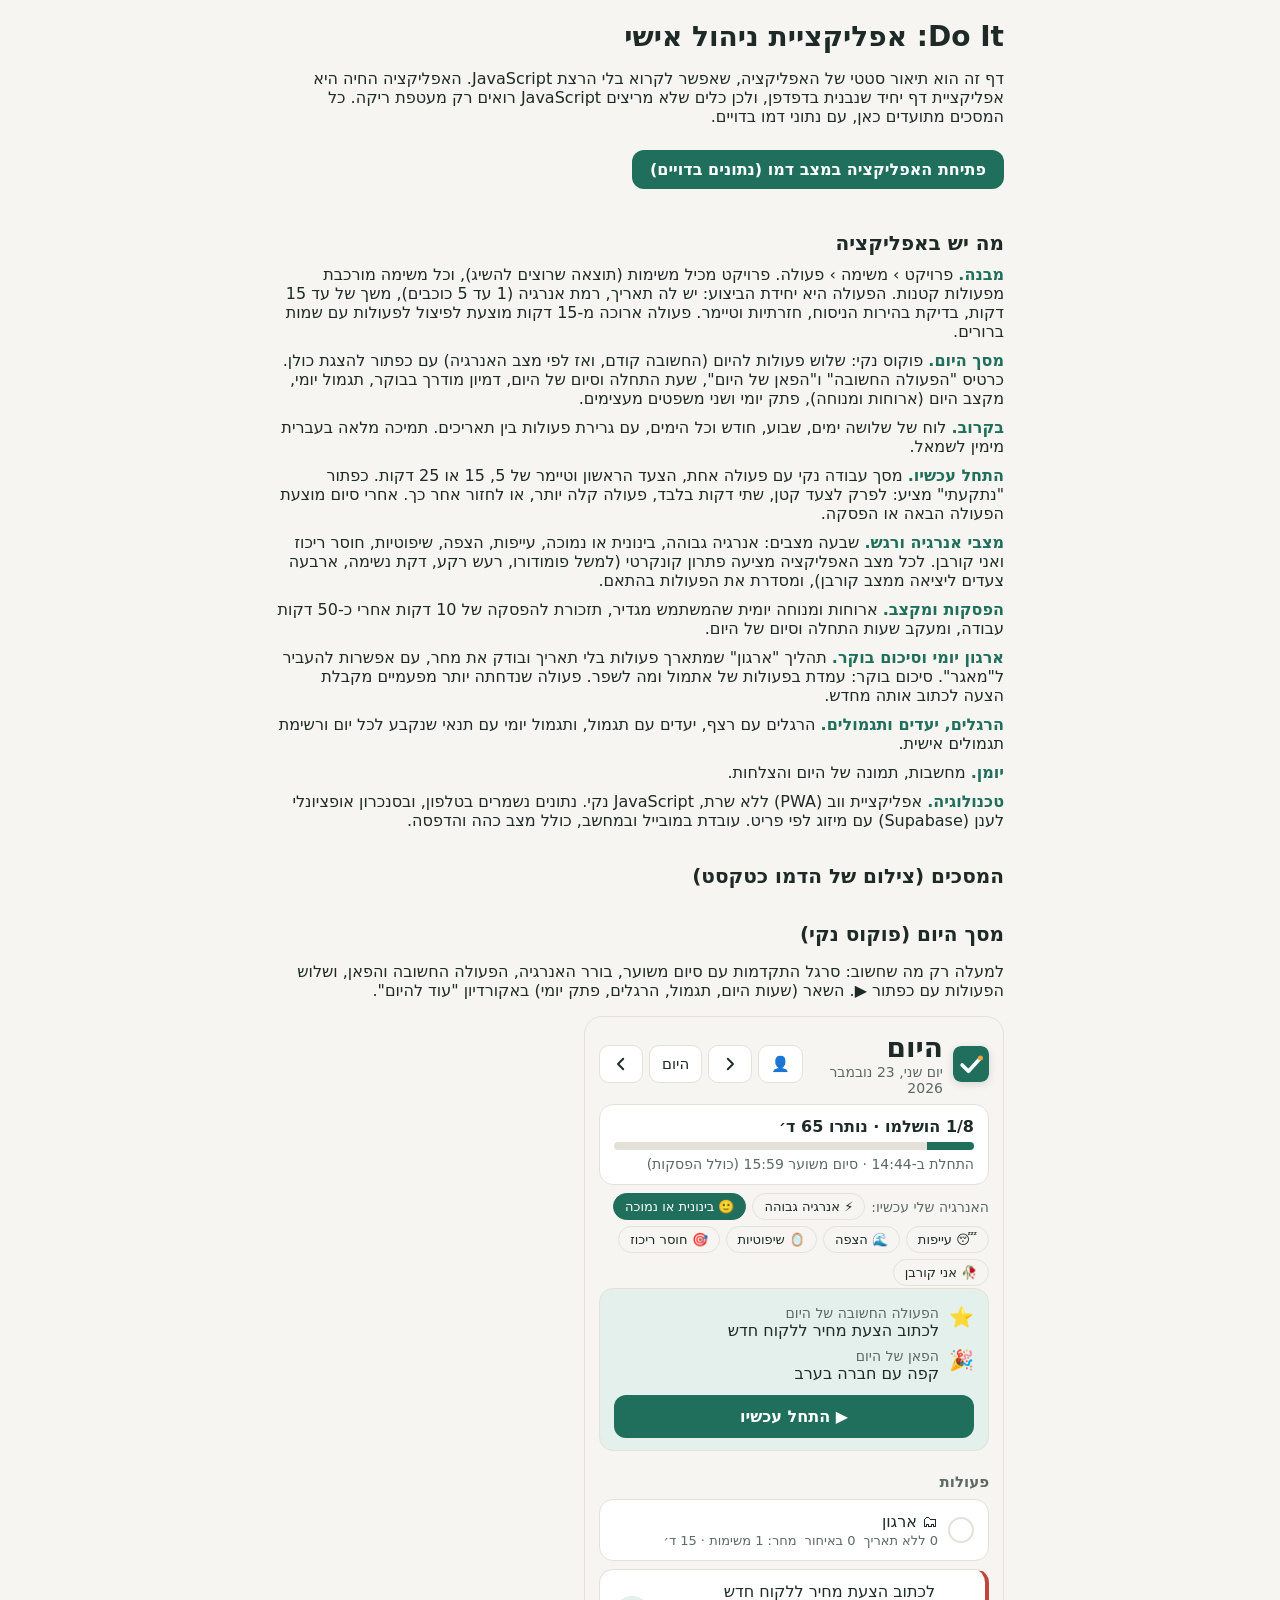
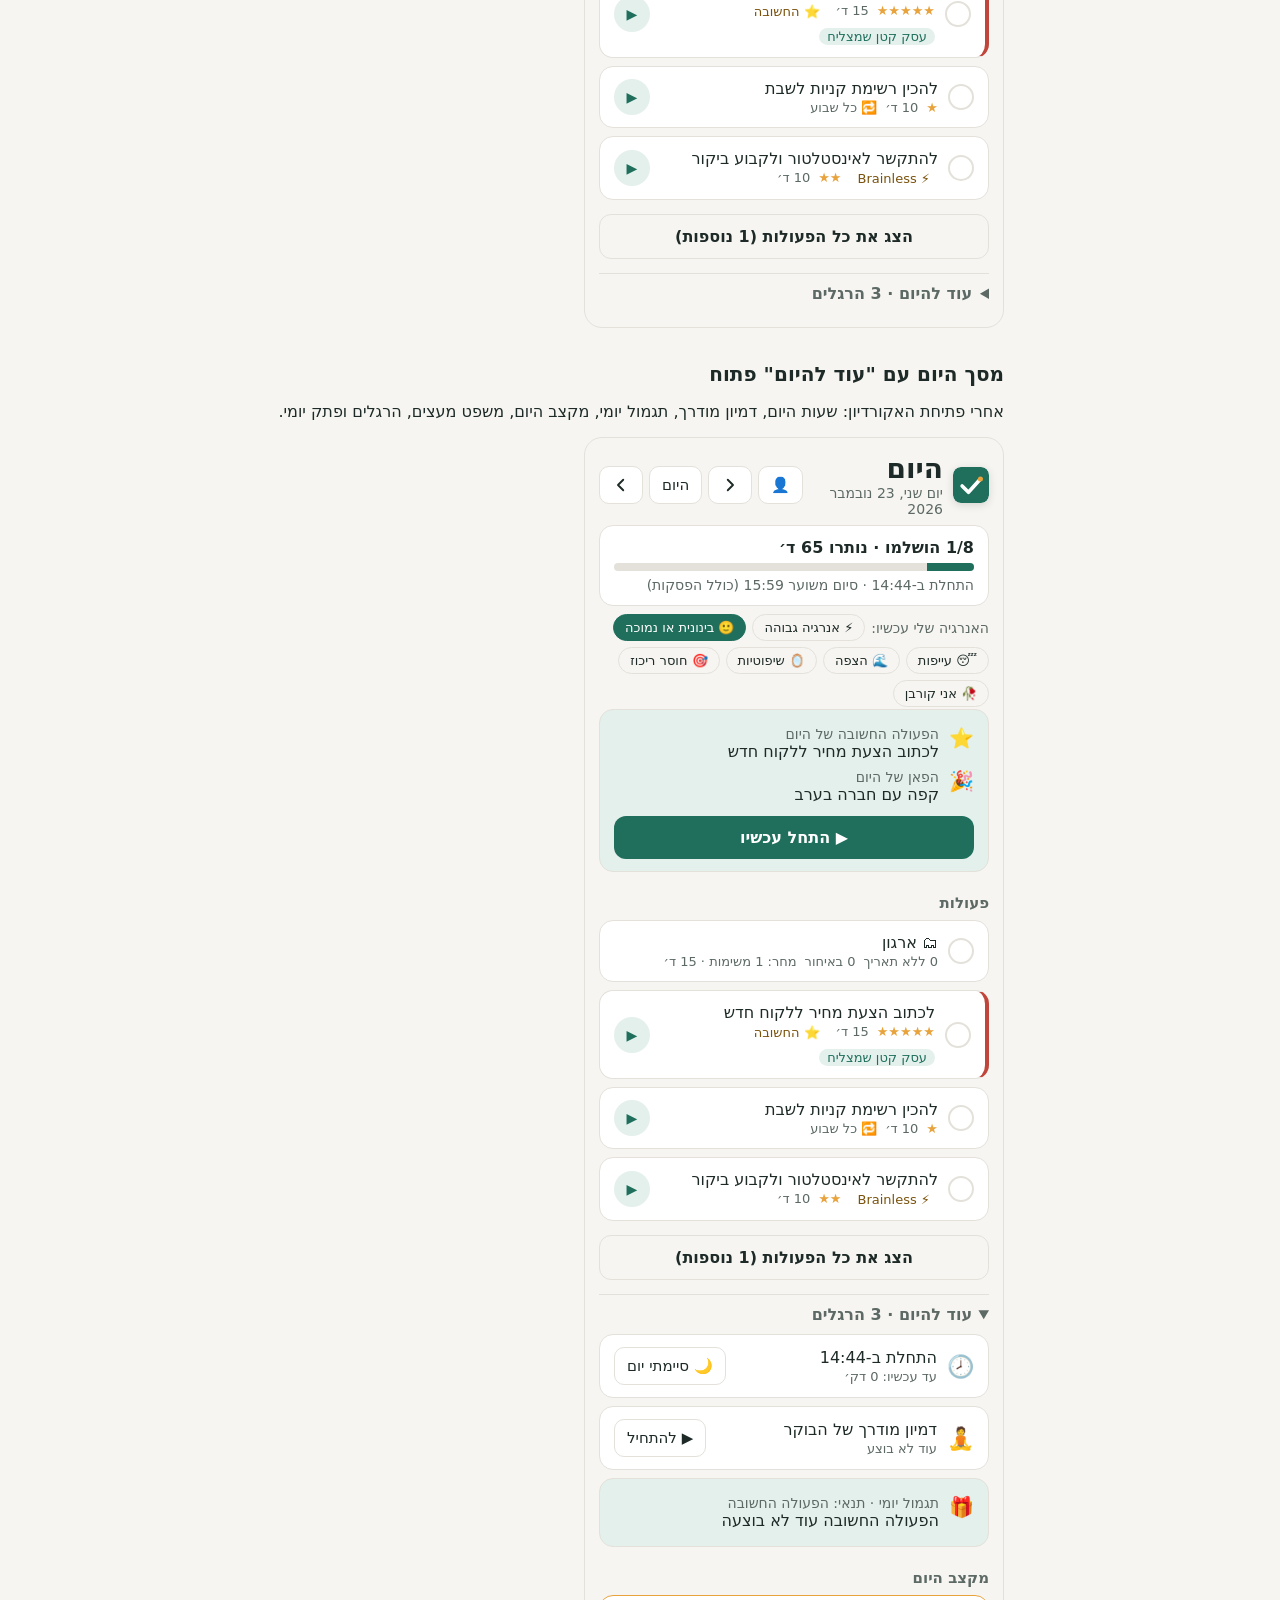
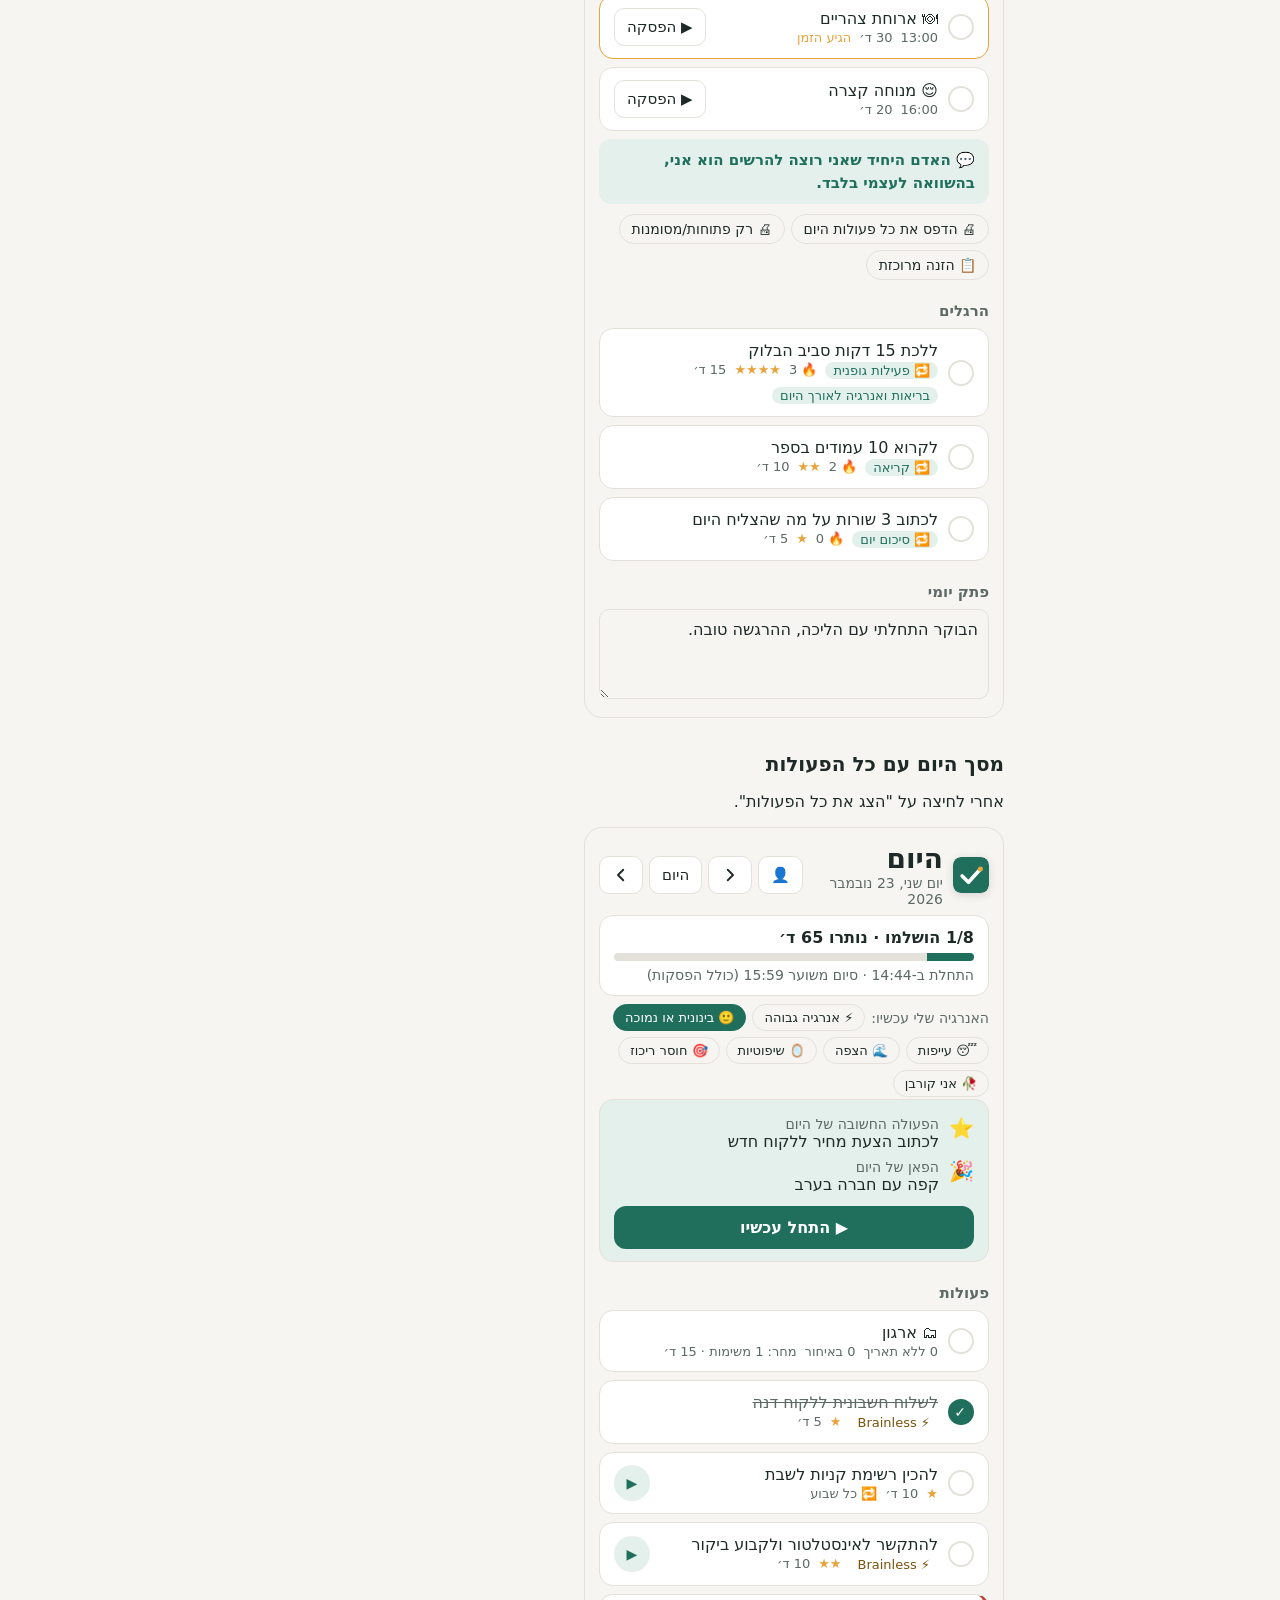
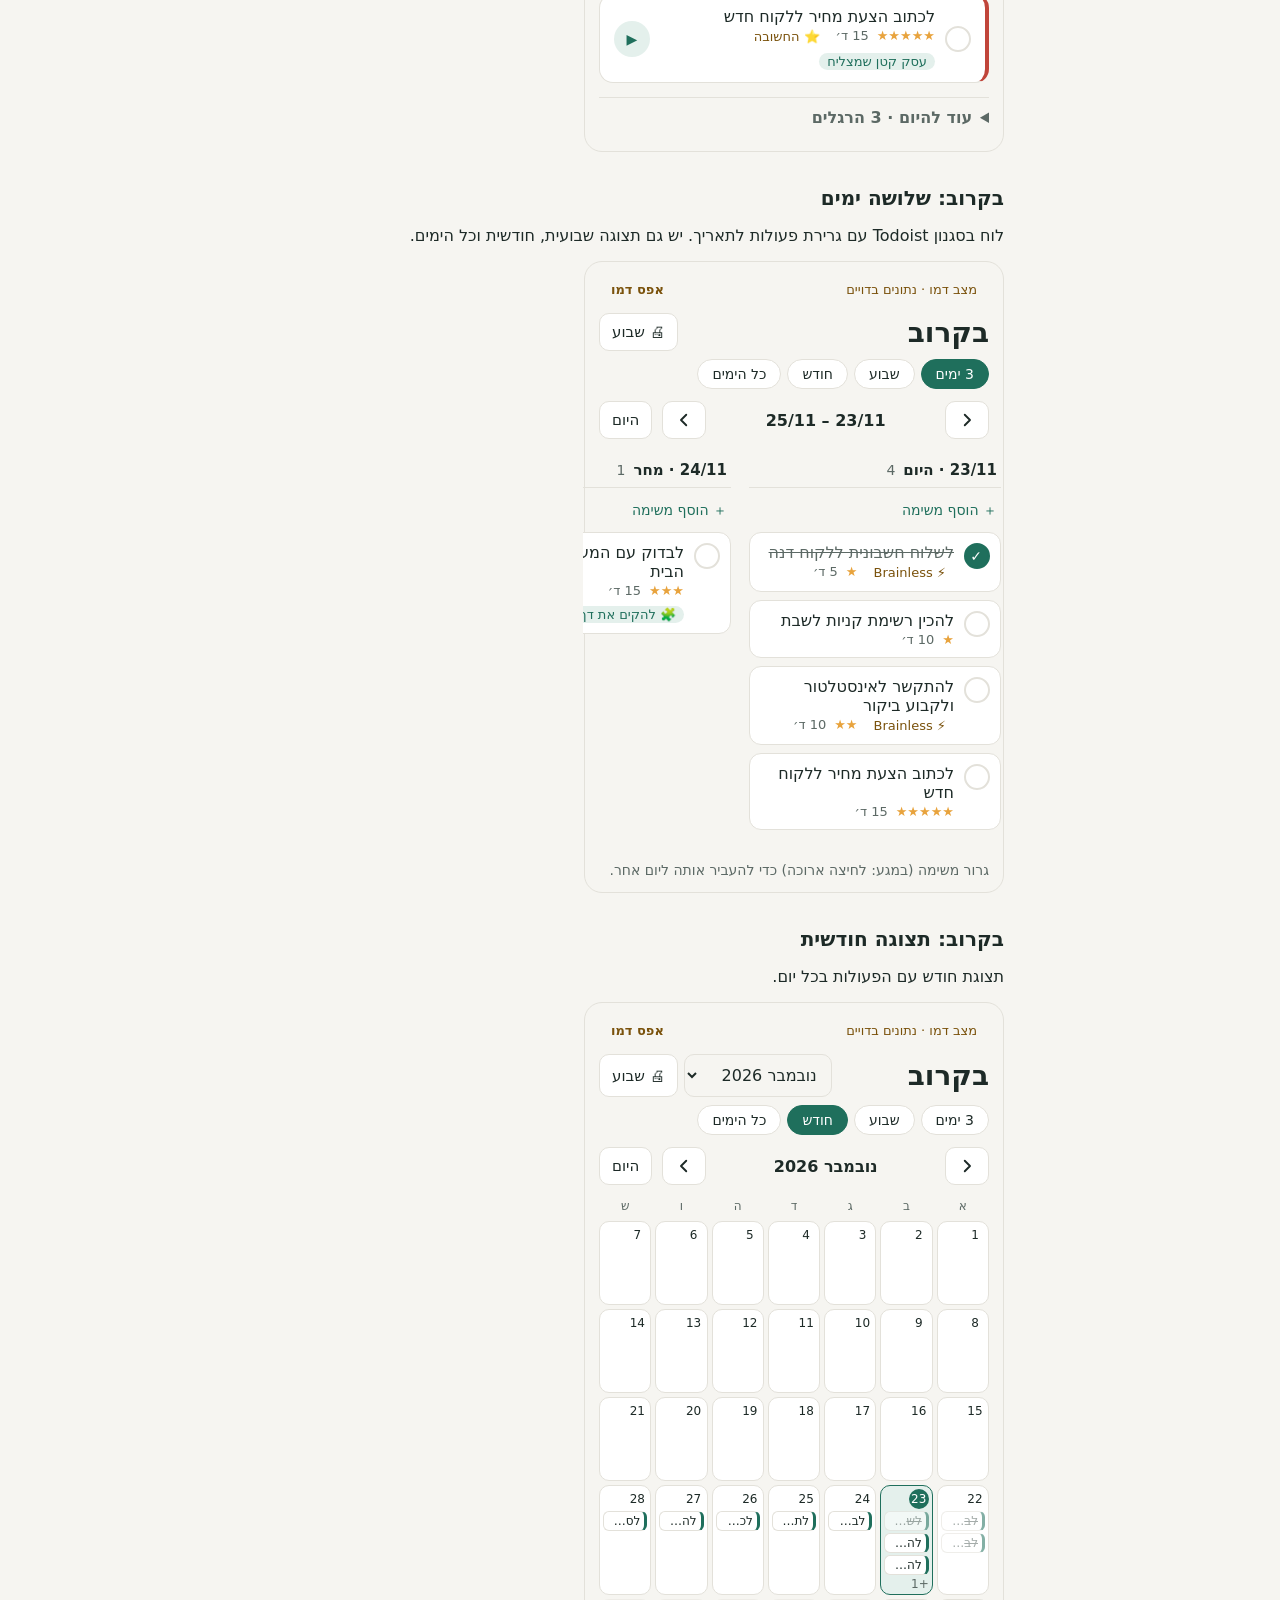
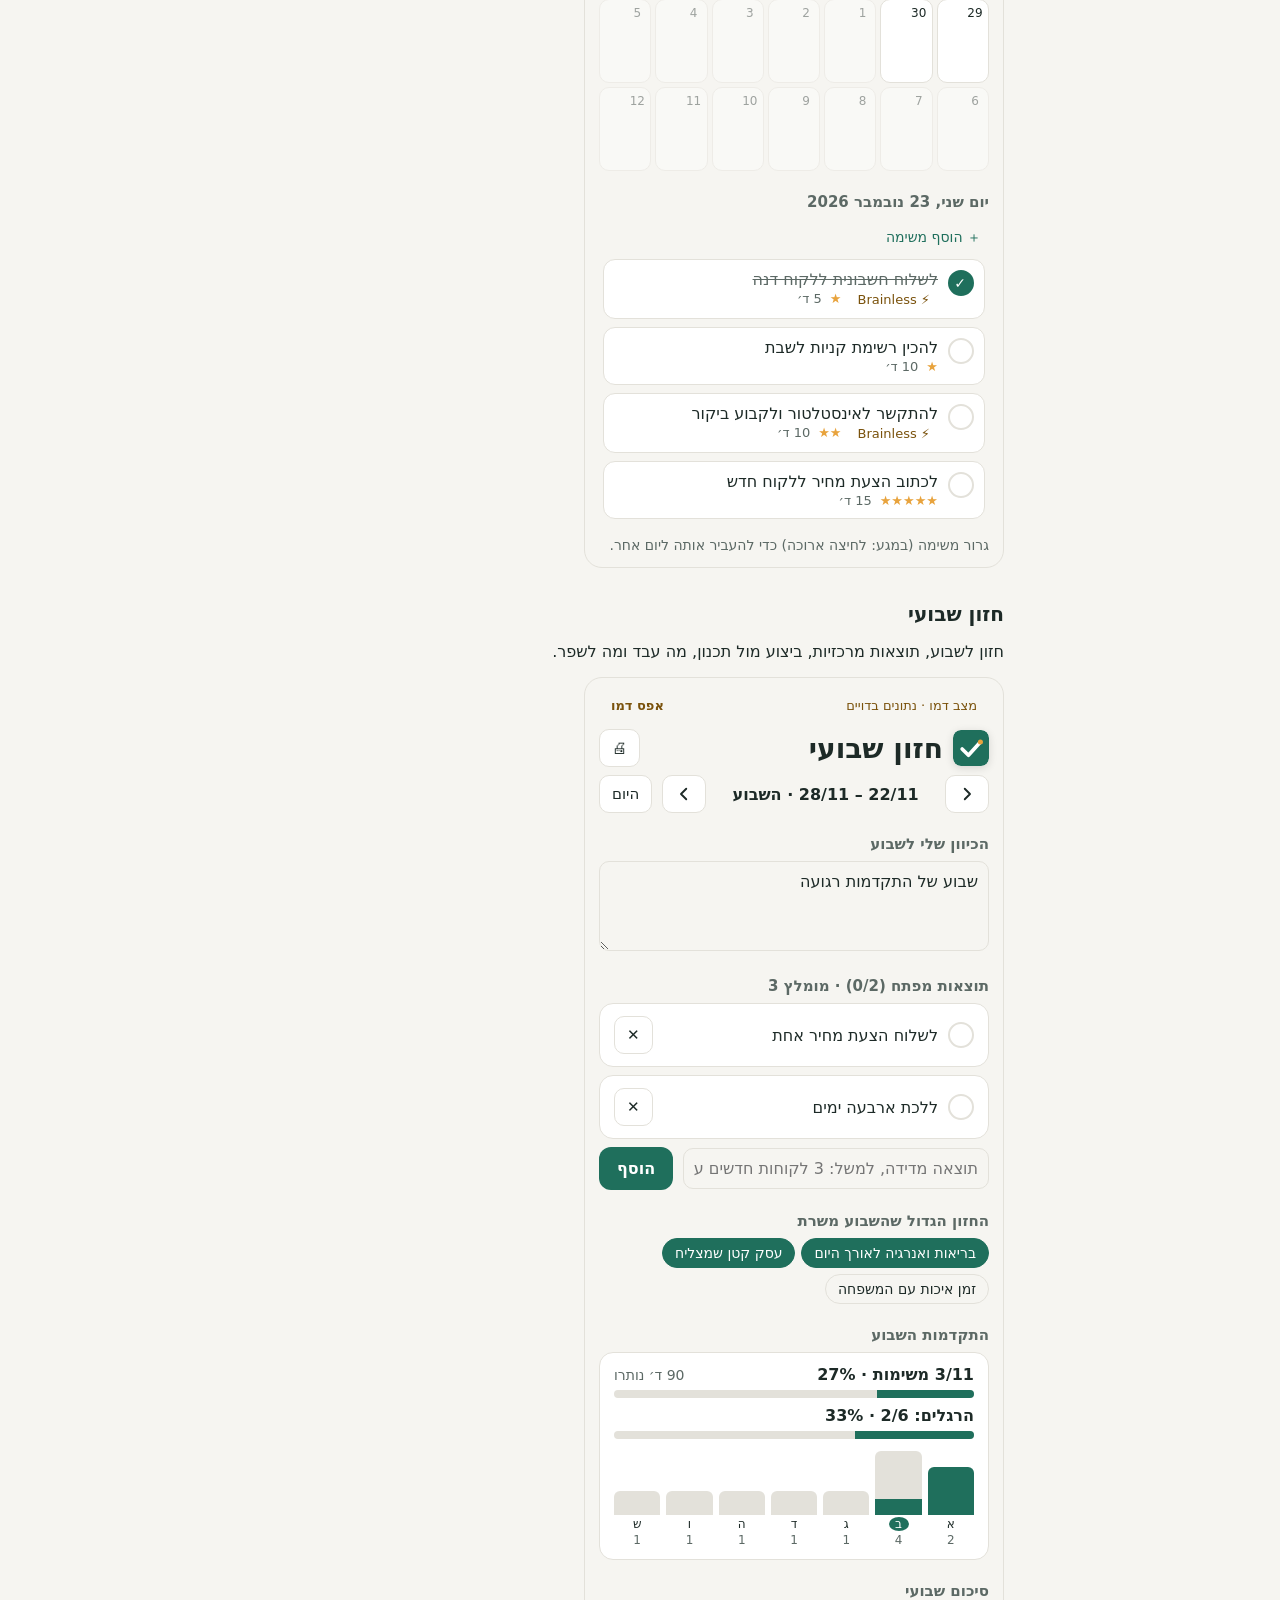
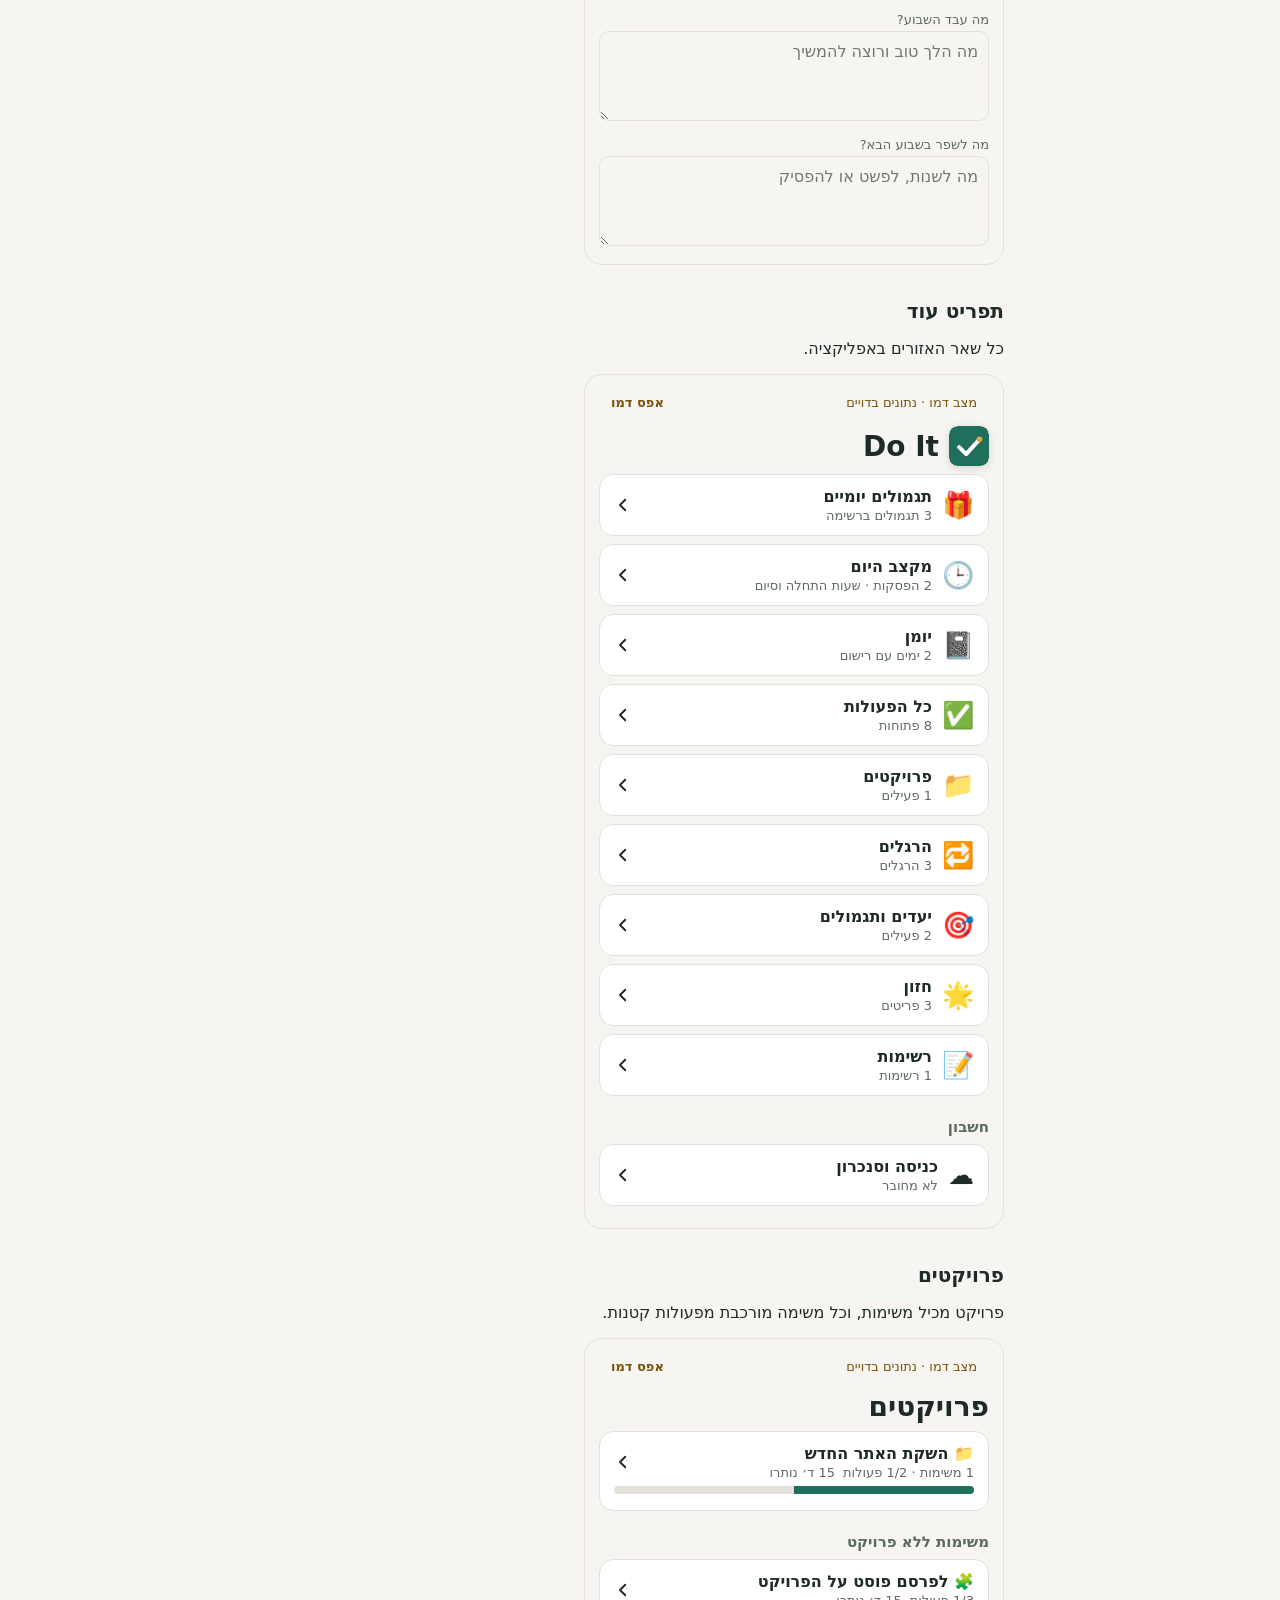
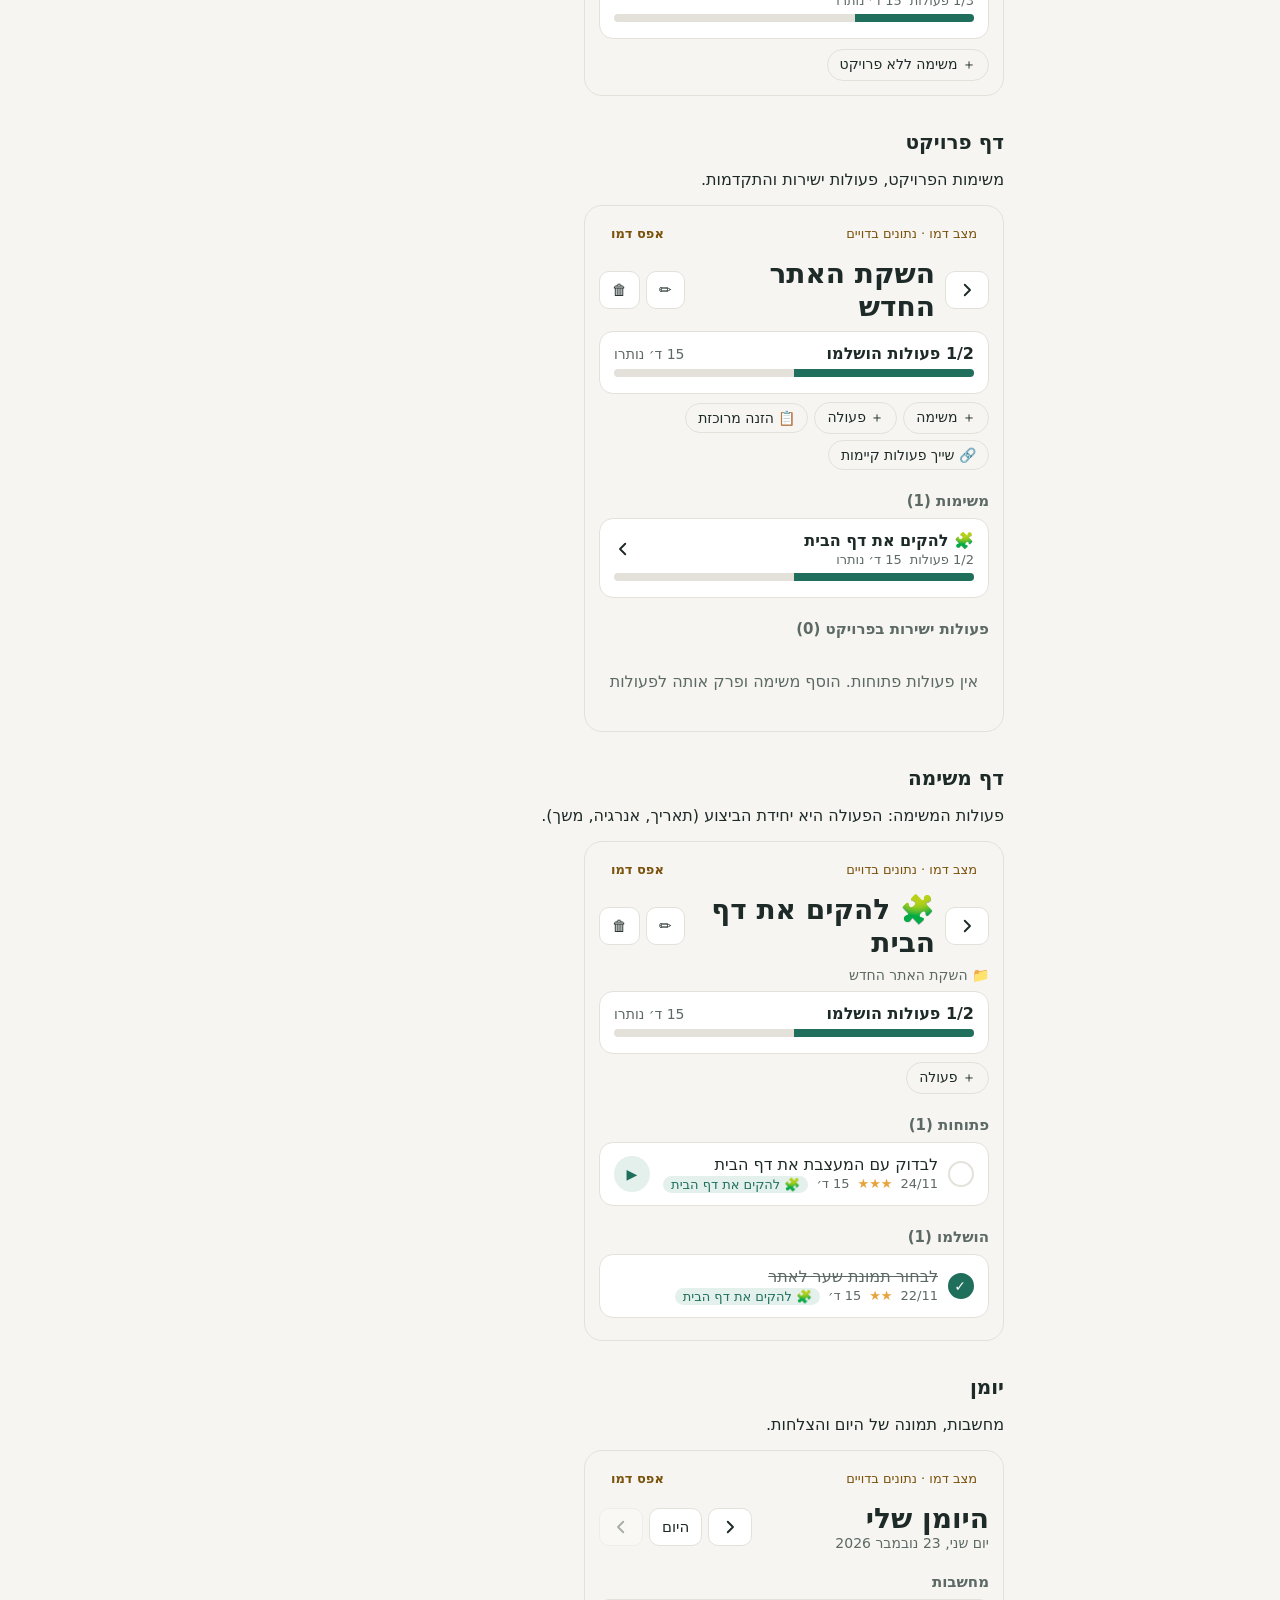
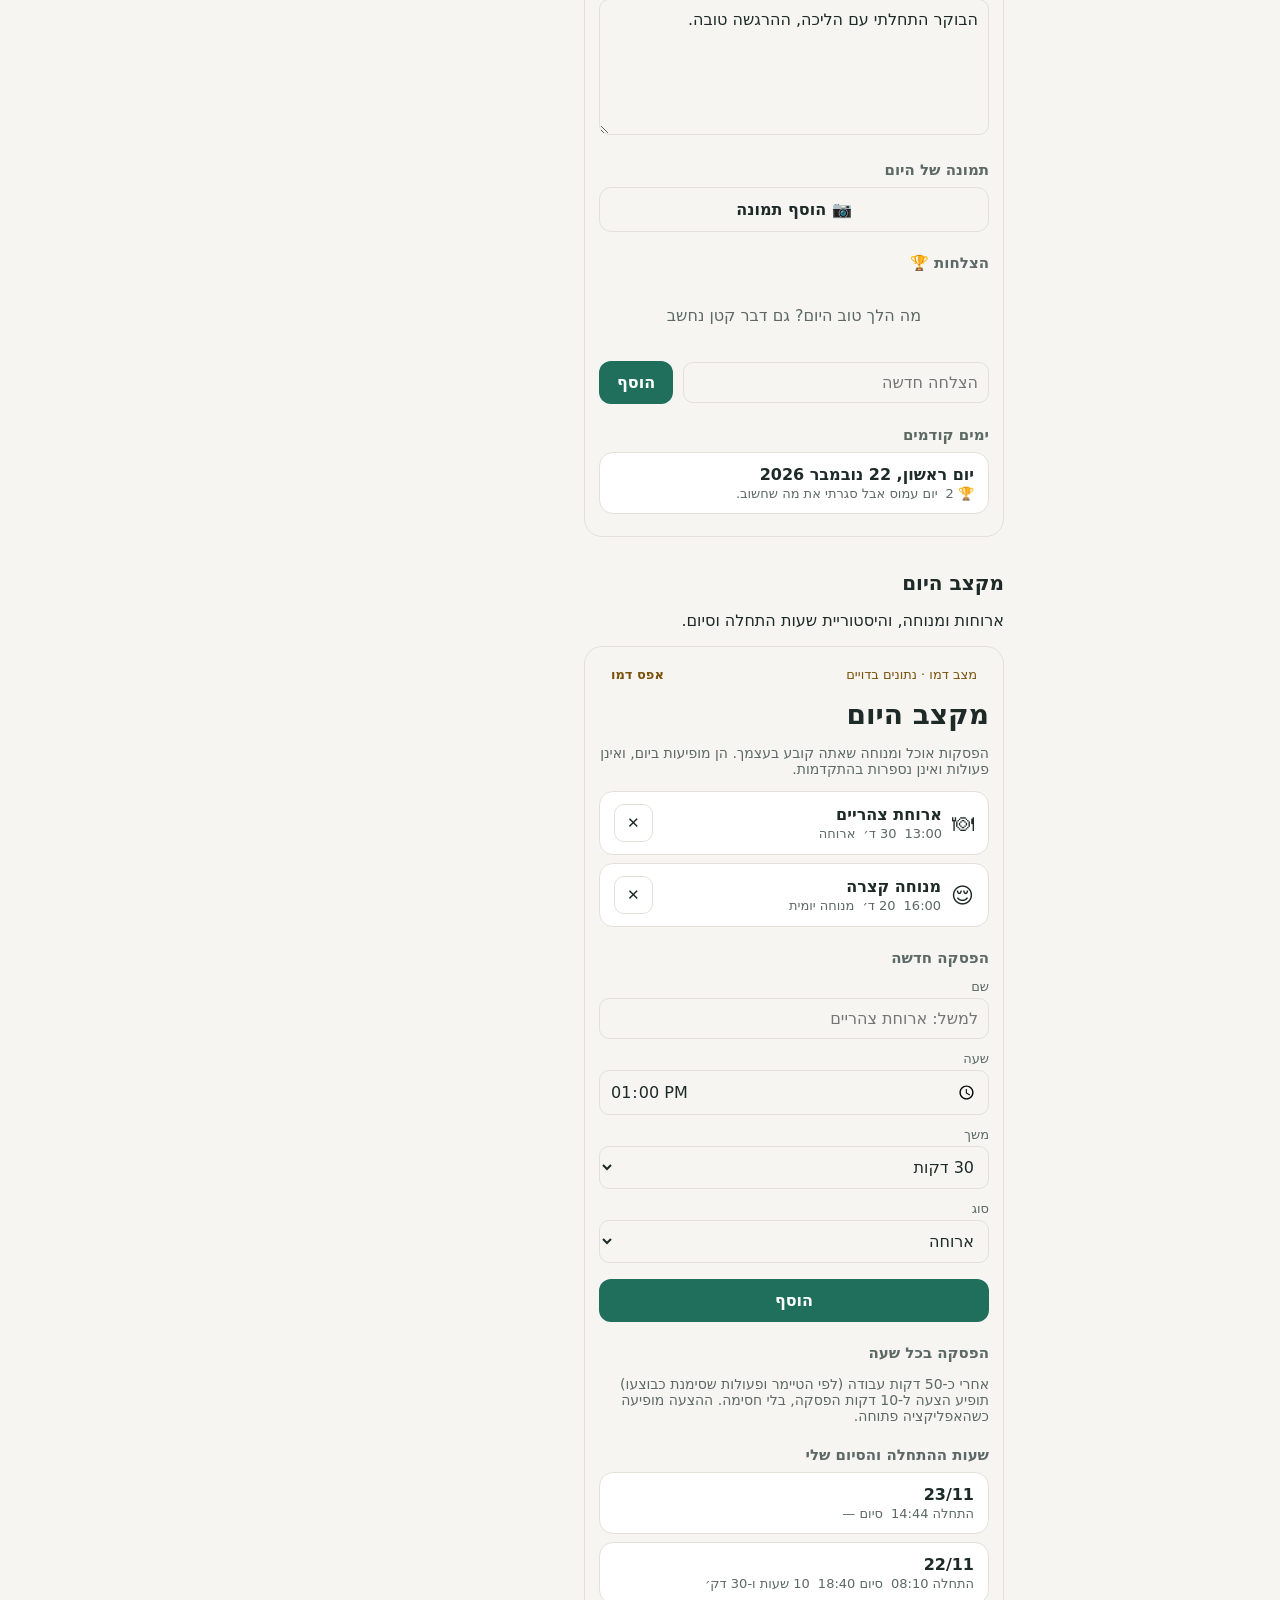
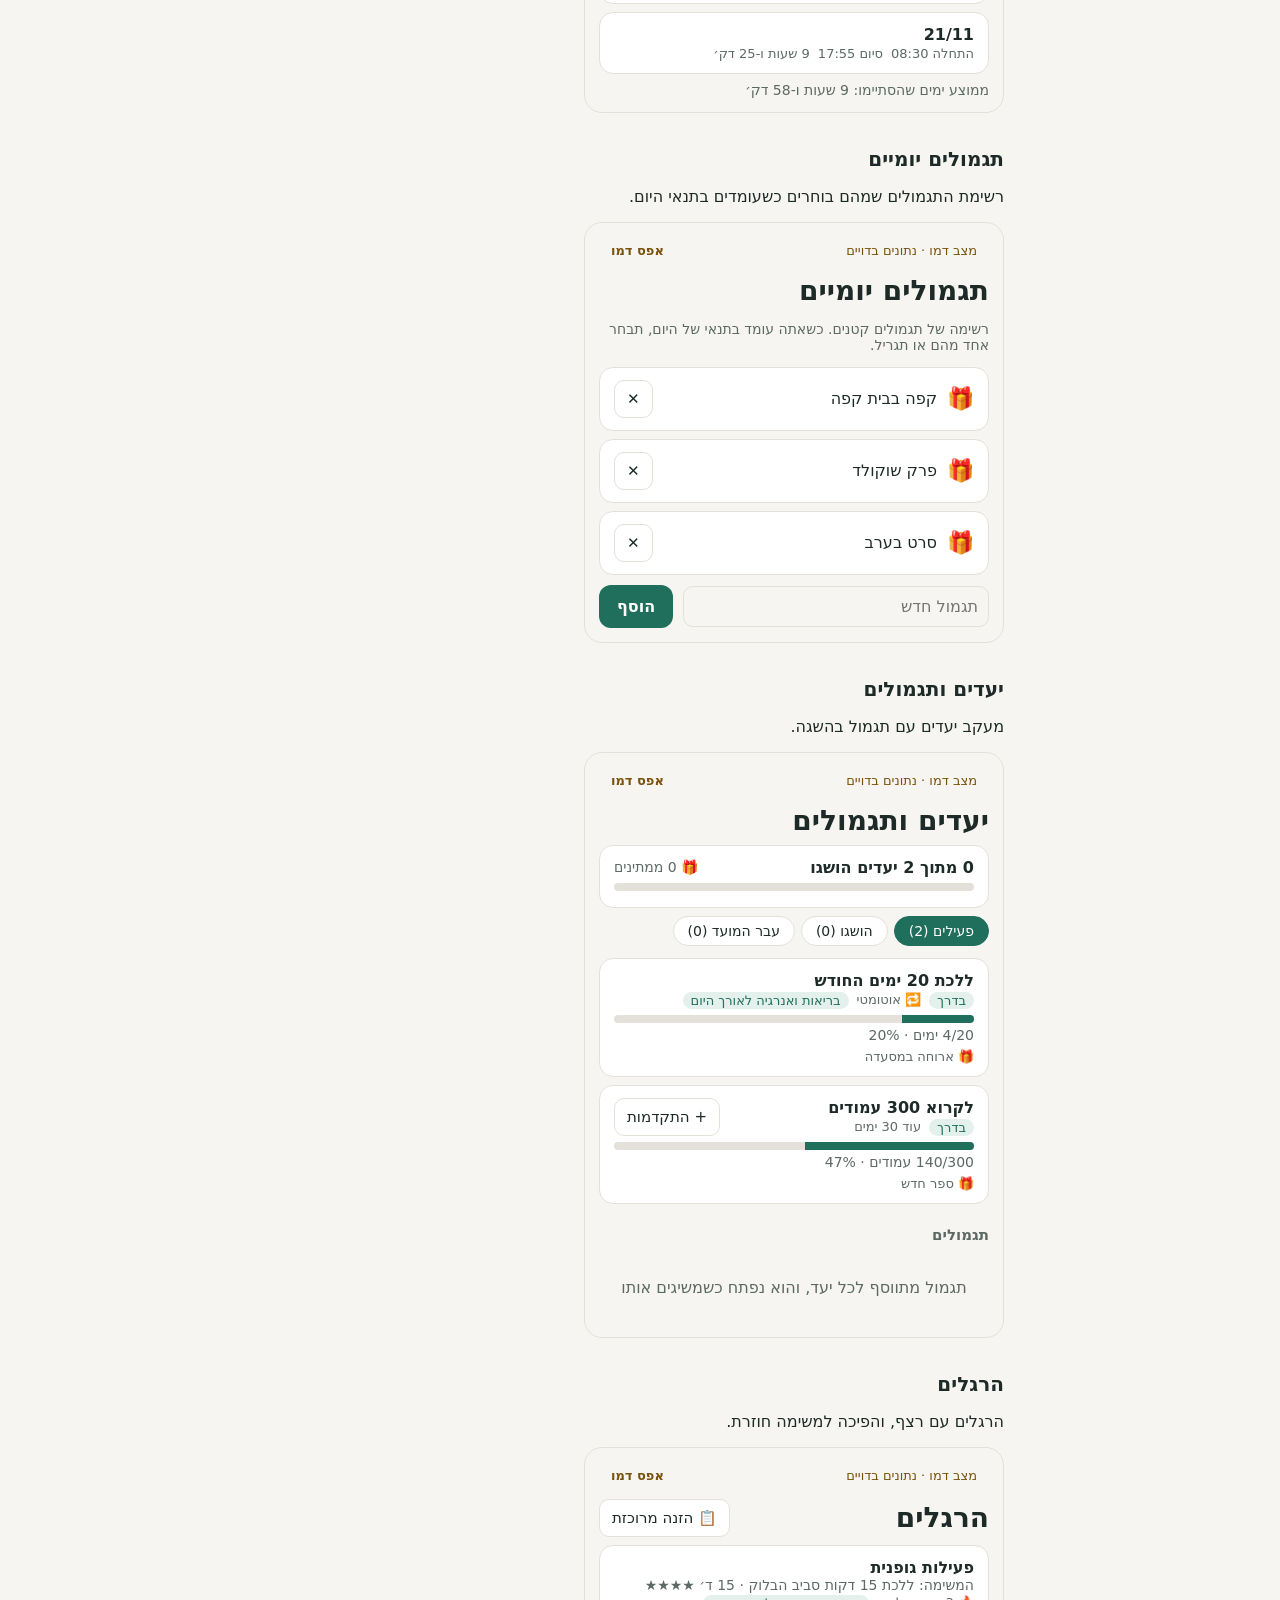
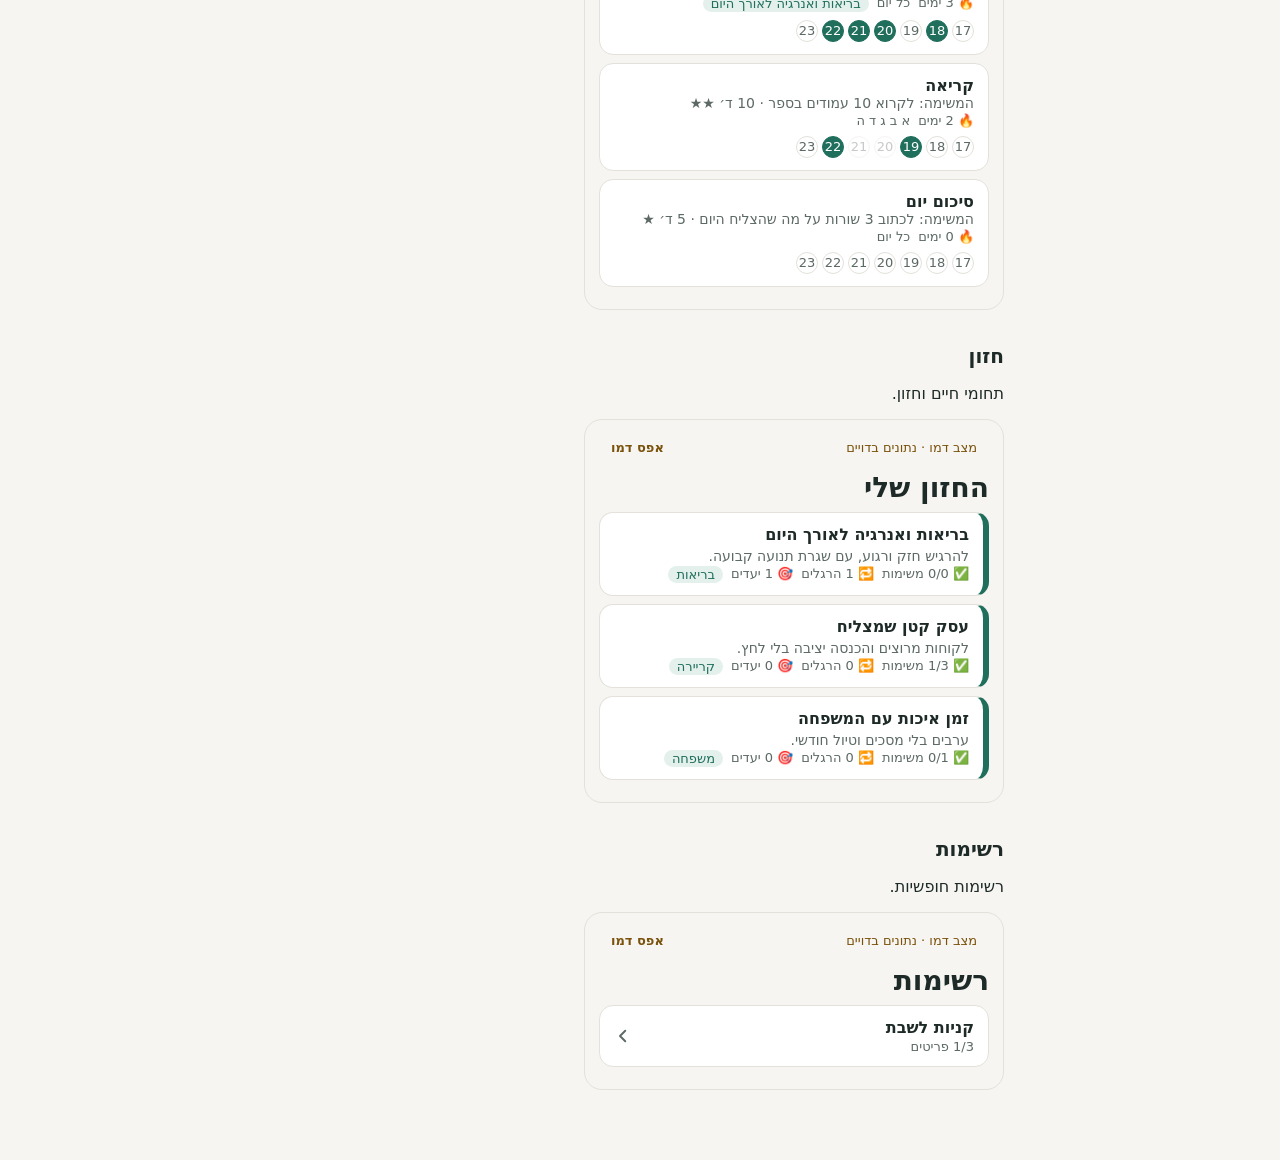
==== commit 834b01f6: "Clean-focus Today screen, estimated finish time, one-tap start, 'already ate', blocking alert for un" ====
--- a/about.html
+++ b/about.html
@@ -18,7 +18,7 @@
 <p><a class="cta" href="index.html?demo">פתיחת האפליקציה במצב דמו (נתונים בדויים)</a></p>
 <h2 class="sec">מה יש באפליקציה</h2>
 <div class="feat"><b>מבנה.</b> פרויקט › משימה › פעולה. פרויקט מכיל משימות (תוצאה שרוצים להשיג), וכל משימה מורכבת מפעולות קטנות. הפעולה היא יחידת הביצוע: יש לה תאריך, רמת אנרגיה (1 עד 5 כוכבים), משך של עד 15 דקות, בדיקת בהירות הניסוח, חזרתיות וטיימר. פעולה ארוכה מ-15 דקות מוצעת לפיצול לפעולות עם שמות ברורים.</div>
-<div class="feat"><b>מסך היום.</b> שלוש פעולות להיום (החשובה קודם, ואז לפי מצב האנרגיה) עם כפתור להצגת כולן. כרטיס &quot;הפעולה החשובה&quot; ו&quot;הפאן של היום&quot;, שעת התחלה וסיום של היום, דמיון מודרך בבוקר, תגמול יומי, מקצב היום (ארוחות ומנוחה), פתק יומי ושני משפטים מעצימים.</div>
+<div class="feat"><b>מסך היום.</b> פוקוס נקי: שלוש פעולות להיום (החשובה קודם, ואז לפי מצב האנרגיה) עם כפתור להצגת כולן. כרטיס &quot;הפעולה החשובה&quot; ו&quot;הפאן של היום&quot;, שעת התחלה וסיום של היום, דמיון מודרך בבוקר, תגמול יומי, מקצב היום (ארוחות ומנוחה), פתק יומי ושני משפטים מעצימים.</div>
 <div class="feat"><b>בקרוב.</b> לוח של שלושה ימים, שבוע, חודש וכל הימים, עם גרירת פעולות בין תאריכים. תמיכה מלאה בעברית מימין לשמאל.</div>
 <div class="feat"><b>התחל עכשיו.</b> מסך עבודה נקי עם פעולה אחת, הצעד הראשון וטיימר של 5, 15 או 25 דקות. כפתור &quot;נתקעתי&quot; מציע: לפרק לצעד קטן, שתי דקות בלבד, פעולה קלה יותר, או לחזור אחר כך. אחרי סיום מוצעת הפעולה הבאה או הפסקה.</div>
 <div class="feat"><b>מצבי אנרגיה ורגש.</b> שבעה מצבים: אנרגיה גבוהה, בינונית או נמוכה, עייפות, הצפה, שיפוטיות, חוסר ריכוז ואני קורבן. לכל מצב האפליקציה מציעה פתרון קונקרטי (למשל פומודורו, רעש רקע, דקת נשימה, ארבעה צעדים ליציאה ממצב קורבן), ומסדרת את הפעולות בהתאם.</div>
@@ -28,37 +28,39 @@
 <div class="feat"><b>יומן.</b> מחשבות, תמונה של היום והצלחות.</div>
 <div class="feat"><b>טכנולוגיה.</b> אפליקציית ווב (PWA) ללא שרת, JavaScript נקי. נתונים נשמרים בטלפון, ובסנכרון אופציונלי לענן (Supabase) עם מיזוג לפי פריט. עובדת במובייל ובמחשב, כולל מצב כהה והדפסה.</div>
 <h2 class="sec">המסכים (צילום של הדמו כטקסט)</h2>
-<section id="today"><h2 class="sec">מסך היום</h2><p>הלב של האפליקציה: סרגל התקדמות, שעת התחלה וסיום, דמיון מודרך, הפעולה החשובה והפאן של היום, תגמול יומי, אנרגיה, הפסקות, והפעולות להיום (שלוש בכל פעם).</p><div class="phone"><div class="top"><div class="brand"><svg class="logo" width="36" height="36" viewBox="0 0 512 512" role="img" aria-label="Do It"><rect width="512" height="512" rx="112" fill="#1f6f5c"></rect><path d="M130 270l90 90 170-190" fill="none" stroke="#fff" stroke-width="52" stroke-linecap="round" stroke-linejoin="round"></path><circle cx="390" cy="170" r="36" fill="#e8a33d"></circle></svg><div><h1>היום</h1><div class="sub">יום שני, 23 נובמבר 2026</div></div></div>
+<section id="today"><h2 class="sec">מסך היום (פוקוס נקי)</h2><p>למעלה רק מה שחשוב: סרגל התקדמות עם סיום משוער, בורר האנרגיה, הפעולה החשובה והפאן, ושלוש הפעולות עם כפתור ▶. השאר (שעות היום, תגמול, הרגלים, פתק יומי) באקורדיון &quot;עוד להיום&quot;.</p><div class="phone"><div class="top"><div class="brand"><svg class="logo" width="36" height="36" viewBox="0 0 512 512" role="img" aria-label="Do It"><rect width="512" height="512" rx="112" fill="#1f6f5c"></rect><path d="M130 270l90 90 170-190" fill="none" stroke="#fff" stroke-width="52" stroke-linecap="round" stroke-linejoin="round"></path><circle cx="390" cy="170" r="36" fill="#e8a33d"></circle></svg><div><h1>היום</h1><div class="sub">יום שני, 23 נובמבר 2026</div></div></div>
       <div class="sw"><button class="iconbtn" title="סנכרון וחשבון">👤</button><button class="iconbtn" aria-label="היום הקודם"><svg width="18" height="18" viewBox="0 0 24 24" aria-hidden="true" style="display:block"><path d="M9 5l7 7-7 7" fill="none" stroke="currentColor" stroke-width="2.5" stroke-linecap="round" stroke-linejoin="round"></path></svg></button><button class="iconbtn">היום</button><button class="iconbtn" aria-label="היום הבא"><svg width="18" height="18" viewBox="0 0 24 24" aria-hidden="true" style="display:block"><path d="M15 5l-7 7 7 7" fill="none" stroke="currentColor" stroke-width="2.5" stroke-linecap="round" stroke-linejoin="round"></path></svg></button></div></div>
-      <div class="card"><div class="row"><b class="grow">1/8 הושלמו · נותרו 65 ד׳</b></div><div class="bar"><div style="width:13%"></div></div></div>
-      <div class="card row daycard"><span style="font-size:22px">🕗</span><div class="grow"><div class="t">התחלת ב-13:53</div><div class="meta"><span>עד עכשיו: 0 דק׳</span></div></div><button class="iconbtn">🌙 סיימתי יום</button></div>
-      <div class="card row "><span style="font-size:22px">🧘</span><div class="grow"><div class="t">דמיון מודרך של הבוקר</div><div class="meta"><span>עוד לא בוצע</span></div></div><button class="iconbtn">▶ להתחיל</button></div>
+      <div class="card"><div class="row"><b class="grow">1/8 הושלמו · נותרו 65 ד׳</b></div><div class="bar"><div style="width:13%"></div></div>
+       <div class="sub" style="margin-top:6px">התחלת ב-14:44 · סיום משוער 15:59 (כולל הפסקות)</div></div>
+      
+      
+      
+      <div class="ebar"><span class="sub">האנרגיה שלי עכשיו:</span><button class="">⚡ אנרגיה גבוהה</button><button class="on">🙂 בינונית או נמוכה</button><button class="">😴 עייפות</button><button class="">🌊 הצפה</button><button class="">🪞 שיפוטיות</button><button class="">🎯 חוסר ריכוז</button><button class="">🥀 אני קורבן</button></div>
       <div class="card focus"><div class="frow"><span>⭐</span><div class="grow"><div class="sub">הפעולה החשובה של היום</div><div class="t">לכתוב הצעת מחיר ללקוח חדש</div></div></div>
     <div class="frow"><span>🎉</span><div class="grow"><div class="sub">הפאן של היום</div><div class="t">קפה עם חברה בערב</div></div></div>
     <button class="btn startnow">▶ התחל עכשיו</button></div>
-      <div class="card focus"><div class="t"><b>🎁 תגמול יומי</b></div><div class="sub">לחץ כדי לקבוע תנאי לתגמול של היום</div></div>
-      <div class="remind" title="לחץ להחלפה">💬 האדם היחיד שאני רוצה להרשים הוא אני, בהשוואה לעצמי בלבד.</div>
-      <div class="opt" style="margin-bottom:6px"><button>🖨 הדפס את כל פעולות היום</button><button>🖨 רק פתוחות/מסומנות</button><button>📋 הזנה מרוכזת</button></div>
-      <div class="ebar"><span class="sub">האנרגיה שלי עכשיו:</span><button class="">⚡ אנרגיה גבוהה</button><button class="on">🙂 בינונית או נמוכה</button><button class="">😴 עייפות</button><button class="">🌊 הצפה</button><button class="">🪞 שיפוטיות</button><button class="">🎯 חוסר ריכוז</button><button class="">🥀 אני קורבן</button></div>
-      <h2>מקצב היום</h2><div class="card row rh  due"><button class="check " aria-label="סמן"></button><div class="grow"><div class="t">🍽 ארוחת צהריים</div><div class="meta"><span>13:00</span><span>30 ד׳</span><span style="color:var(--accent)">הגיע הזמן</span></div></div><button class="iconbtn">▶ הפסקה</button></div><div class="card row rh  "><button class="check " aria-label="סמן"></button><div class="grow"><div class="t">😌 מנוחה קצרה</div><div class="meta"><span>16:00</span><span>20 ד׳</span></div></div><button class="iconbtn">▶ הפסקה</button></div>
       <h2>פעולות</h2><div class="card row org "><button class="check " aria-label="ארגון"></button>
     <div class="grow"><div class="t">🗂 ארגון</div><div class="meta"><span>0 ללא תאריך</span><span>0 באיחור</span><span>מחר: 1 משימות · 15 ד׳</span></div></div></div><div class="grp"><div class="card row p2 ">
     <button class="check "></button>
     <div class="grow">
       <div class="t">לכתוב הצעת מחיר ללקוח חדש</div>
       <div class="meta"><span style="color:var(--accent)">★★★★★</span><span>15 ד׳</span><span class="chip" style="background:var(--warn-bg);color:var(--warn-ink)">⭐ החשובה</span><span class="chip">עסק קטן שמצליח</span></div>
-    </div></div></div><div class="grp"><div class="card row p0 ">
+    </div><button class="playbtn" aria-label="התחל עכשיו">▶</button></div></div><div class="grp"><div class="card row p0 ">
     <button class="check "></button>
     <div class="grow">
       <div class="t">להכין רשימת קניות לשבת</div>
       <div class="meta"><span style="color:var(--accent)">★</span><span>10 ד׳</span><span title="כל שבוע">🔁 כל שבוע</span></div>
-    </div></div></div><div class="grp"><div class="card row p0 ">
+    </div><button class="playbtn" aria-label="התחל עכשיו">▶</button></div></div><div class="grp"><div class="card row p0 ">
     <button class="check "></button>
     <div class="grow">
       <div class="t">להתקשר לאינסטלטור ולקבוע ביקור</div>
       <div class="meta"><span class="chip" style="background:var(--warn-bg);color:var(--warn-ink)">⚡ Brainless</span><span style="color:var(--accent)">★★</span><span>10 ד׳</span></div>
-    </div></div></div><button class="btn ghost more3">הצג את כל הפעולות (1 נוספות)</button>
-      <h2>הרגלים</h2><div class="card row ">
+    </div><button class="playbtn" aria-label="התחל עכשיו">▶</button></div></div><button class="btn ghost more3">הצג את כל הפעולות (1 נוספות)</button>
+      <details class="todaymore" id="todayMore"><summary>עוד להיום · 3 הרגלים</summary>
+       <div class="card row daycard"><span style="font-size:22px">🕗</span><div class="grow"><div class="t">התחלת ב-14:44</div><div class="meta"><span>עד עכשיו: 0 דק׳</span></div></div><button class="iconbtn">🌙 סיימתי יום</button></div><div class="card row "><span style="font-size:22px">🧘</span><div class="grow"><div class="t">דמיון מודרך של הבוקר</div><div class="meta"><span>עוד לא בוצע</span></div></div><button class="iconbtn">▶ להתחיל</button></div><div class="card focus"><div class="frow"><span>🎁</span><div class="grow"><div class="sub">תגמול יומי · תנאי: הפעולה החשובה</div><div class="t">הפעולה החשובה עוד לא בוצעה</div></div></div></div><h2>מקצב היום</h2><div class="card row rh  due"><button class="check " aria-label="סמן"></button><div class="grow"><div class="t">🍽 ארוחת צהריים</div><div class="meta"><span>13:00</span><span>30 ד׳</span><span style="color:var(--accent)">הגיע הזמן</span></div></div><button class="iconbtn">▶ הפסקה</button></div><div class="card row rh  "><button class="check " aria-label="סמן"></button><div class="grow"><div class="t">😌 מנוחה קצרה</div><div class="meta"><span>16:00</span><span>20 ד׳</span></div></div><button class="iconbtn">▶ הפסקה</button></div>
+       <div class="remind" title="לחץ להחלפה">💬 האדם היחיד שאני רוצה להרשים הוא אני, בהשוואה לעצמי בלבד.</div>
+       <div class="opt" style="margin-bottom:6px"><button>🖨 הדפס את כל פעולות היום</button><button>🖨 רק פתוחות/מסומנות</button><button>📋 הזנה מרוכזת</button></div>
+       <h2>הרגלים</h2><div class="card row ">
     <button class="check "></button>
     <div class="grow"><div class="t">ללכת 15 דקות סביב הבלוק</div>
     <div class="meta"><span class="chip">🔁 פעילות גופנית</span><span>🔥 3</span><span style="color:var(--accent)">★★★★</span><span>15 ד׳</span><span class="chip">בריאות ואנרגיה לאורך היום</span></div></div></div><div class="card row ">
@@ -68,21 +70,65 @@
     <button class="check "></button>
     <div class="grow"><div class="t">לכתוב 3 שורות על מה שהצליח היום</div>
     <div class="meta"><span class="chip">🔁 סיכום יום</span><span>🔥 0</span><span style="color:var(--accent)">★</span><span>5 ד׳</span></div></div></div>
-      <h2>פתק יומי</h2><textarea id="note" placeholder="מחשבות, סיכום, דברים לזכור...">הבוקר התחלתי עם הליכה, ההרגשה טובה.</textarea>
-      </div></section>
-<section id="today-all"><h2 class="sec">מסך היום עם כל הפעולות</h2><p>אחרי לחיצה על &quot;הצג את כל הפעולות&quot;.</p><div class="phone"><div class="top"><div class="brand"><svg class="logo" width="36" height="36" viewBox="0 0 512 512" role="img" aria-label="Do It"><rect width="512" height="512" rx="112" fill="#1f6f5c"></rect><path d="M130 270l90 90 170-190" fill="none" stroke="#fff" stroke-width="52" stroke-linecap="round" stroke-linejoin="round"></path><circle cx="390" cy="170" r="36" fill="#e8a33d"></circle></svg><div><h1>היום</h1><div class="sub">יום שני, 23 נובמבר 2026</div></div></div>
+       <h2>פתק יומי</h2><textarea id="note" placeholder="מחשבות, סיכום, דברים לזכור...">הבוקר התחלתי עם הליכה, ההרגשה טובה.</textarea>
+      </details>
+      </div></section>
+<section id="today-open"><h2 class="sec">מסך היום עם &quot;עוד להיום&quot; פתוח</h2><p>אחרי פתיחת האקורדיון: שעות היום, דמיון מודרך, תגמול יומי, מקצב היום, משפט מעצים, הרגלים ופתק יומי.</p><div class="phone"><div class="top"><div class="brand"><svg class="logo" width="36" height="36" viewBox="0 0 512 512" role="img" aria-label="Do It"><rect width="512" height="512" rx="112" fill="#1f6f5c"></rect><path d="M130 270l90 90 170-190" fill="none" stroke="#fff" stroke-width="52" stroke-linecap="round" stroke-linejoin="round"></path><circle cx="390" cy="170" r="36" fill="#e8a33d"></circle></svg><div><h1>היום</h1><div class="sub">יום שני, 23 נובמבר 2026</div></div></div>
       <div class="sw"><button class="iconbtn" title="סנכרון וחשבון">👤</button><button class="iconbtn" aria-label="היום הקודם"><svg width="18" height="18" viewBox="0 0 24 24" aria-hidden="true" style="display:block"><path d="M9 5l7 7-7 7" fill="none" stroke="currentColor" stroke-width="2.5" stroke-linecap="round" stroke-linejoin="round"></path></svg></button><button class="iconbtn">היום</button><button class="iconbtn" aria-label="היום הבא"><svg width="18" height="18" viewBox="0 0 24 24" aria-hidden="true" style="display:block"><path d="M15 5l-7 7 7 7" fill="none" stroke="currentColor" stroke-width="2.5" stroke-linecap="round" stroke-linejoin="round"></path></svg></button></div></div>
-      <div class="card"><div class="row"><b class="grow">1/8 הושלמו · נותרו 65 ד׳</b></div><div class="bar"><div style="width:13%"></div></div></div>
-      <div class="card row daycard"><span style="font-size:22px">🕗</span><div class="grow"><div class="t">התחלת ב-13:53</div><div class="meta"><span>עד עכשיו: 0 דק׳</span></div></div><button class="iconbtn">🌙 סיימתי יום</button></div>
-      <div class="card row "><span style="font-size:22px">🧘</span><div class="grow"><div class="t">דמיון מודרך של הבוקר</div><div class="meta"><span>עוד לא בוצע</span></div></div><button class="iconbtn">▶ להתחיל</button></div>
+      <div class="card"><div class="row"><b class="grow">1/8 הושלמו · נותרו 65 ד׳</b></div><div class="bar"><div style="width:13%"></div></div>
+       <div class="sub" style="margin-top:6px">התחלת ב-14:44 · סיום משוער 15:59 (כולל הפסקות)</div></div>
+      
+      
+      
+      <div class="ebar"><span class="sub">האנרגיה שלי עכשיו:</span><button class="">⚡ אנרגיה גבוהה</button><button class="on">🙂 בינונית או נמוכה</button><button class="">😴 עייפות</button><button class="">🌊 הצפה</button><button class="">🪞 שיפוטיות</button><button class="">🎯 חוסר ריכוז</button><button class="">🥀 אני קורבן</button></div>
       <div class="card focus"><div class="frow"><span>⭐</span><div class="grow"><div class="sub">הפעולה החשובה של היום</div><div class="t">לכתוב הצעת מחיר ללקוח חדש</div></div></div>
     <div class="frow"><span>🎉</span><div class="grow"><div class="sub">הפאן של היום</div><div class="t">קפה עם חברה בערב</div></div></div>
     <button class="btn startnow">▶ התחל עכשיו</button></div>
-      <div class="card focus"><div class="t"><b>🎁 תגמול יומי</b></div><div class="sub">לחץ כדי לקבוע תנאי לתגמול של היום</div></div>
-      <div class="remind" title="לחץ להחלפה">💬 האדם היחיד שאני רוצה להרשים הוא אני, בהשוואה לעצמי בלבד.</div>
-      <div class="opt" style="margin-bottom:6px"><button>🖨 הדפס את כל פעולות היום</button><button>🖨 רק פתוחות/מסומנות</button><button>📋 הזנה מרוכזת</button></div>
+      <h2>פעולות</h2><div class="card row org "><button class="check " aria-label="ארגון"></button>
+    <div class="grow"><div class="t">🗂 ארגון</div><div class="meta"><span>0 ללא תאריך</span><span>0 באיחור</span><span>מחר: 1 משימות · 15 ד׳</span></div></div></div><div class="grp"><div class="card row p2 ">
+    <button class="check "></button>
+    <div class="grow">
+      <div class="t">לכתוב הצעת מחיר ללקוח חדש</div>
+      <div class="meta"><span style="color:var(--accent)">★★★★★</span><span>15 ד׳</span><span class="chip" style="background:var(--warn-bg);color:var(--warn-ink)">⭐ החשובה</span><span class="chip">עסק קטן שמצליח</span></div>
+    </div><button class="playbtn" aria-label="התחל עכשיו">▶</button></div></div><div class="grp"><div class="card row p0 ">
+    <button class="check "></button>
+    <div class="grow">
+      <div class="t">להכין רשימת קניות לשבת</div>
+      <div class="meta"><span style="color:var(--accent)">★</span><span>10 ד׳</span><span title="כל שבוע">🔁 כל שבוע</span></div>
+    </div><button class="playbtn" aria-label="התחל עכשיו">▶</button></div></div><div class="grp"><div class="card row p0 ">
+    <button class="check "></button>
+    <div class="grow">
+      <div class="t">להתקשר לאינסטלטור ולקבוע ביקור</div>
+      <div class="meta"><span class="chip" style="background:var(--warn-bg);color:var(--warn-ink)">⚡ Brainless</span><span style="color:var(--accent)">★★</span><span>10 ד׳</span></div>
+    </div><button class="playbtn" aria-label="התחל עכשיו">▶</button></div></div><button class="btn ghost more3">הצג את כל הפעולות (1 נוספות)</button>
+      <details class="todaymore" id="todayMore" open=""><summary>עוד להיום · 3 הרגלים</summary>
+       <div class="card row daycard"><span style="font-size:22px">🕗</span><div class="grow"><div class="t">התחלת ב-14:44</div><div class="meta"><span>עד עכשיו: 0 דק׳</span></div></div><button class="iconbtn">🌙 סיימתי יום</button></div><div class="card row "><span style="font-size:22px">🧘</span><div class="grow"><div class="t">דמיון מודרך של הבוקר</div><div class="meta"><span>עוד לא בוצע</span></div></div><button class="iconbtn">▶ להתחיל</button></div><div class="card focus"><div class="frow"><span>🎁</span><div class="grow"><div class="sub">תגמול יומי · תנאי: הפעולה החשובה</div><div class="t">הפעולה החשובה עוד לא בוצעה</div></div></div></div><h2>מקצב היום</h2><div class="card row rh  due"><button class="check " aria-label="סמן"></button><div class="grow"><div class="t">🍽 ארוחת צהריים</div><div class="meta"><span>13:00</span><span>30 ד׳</span><span style="color:var(--accent)">הגיע הזמן</span></div></div><button class="iconbtn">▶ הפסקה</button></div><div class="card row rh  "><button class="check " aria-label="סמן"></button><div class="grow"><div class="t">😌 מנוחה קצרה</div><div class="meta"><span>16:00</span><span>20 ד׳</span></div></div><button class="iconbtn">▶ הפסקה</button></div>
+       <div class="remind" title="לחץ להחלפה">💬 האדם היחיד שאני רוצה להרשים הוא אני, בהשוואה לעצמי בלבד.</div>
+       <div class="opt" style="margin-bottom:6px"><button>🖨 הדפס את כל פעולות היום</button><button>🖨 רק פתוחות/מסומנות</button><button>📋 הזנה מרוכזת</button></div>
+       <h2>הרגלים</h2><div class="card row ">
+    <button class="check "></button>
+    <div class="grow"><div class="t">ללכת 15 דקות סביב הבלוק</div>
+    <div class="meta"><span class="chip">🔁 פעילות גופנית</span><span>🔥 3</span><span style="color:var(--accent)">★★★★</span><span>15 ד׳</span><span class="chip">בריאות ואנרגיה לאורך היום</span></div></div></div><div class="card row ">
+    <button class="check "></button>
+    <div class="grow"><div class="t">לקרוא 10 עמודים בספר</div>
+    <div class="meta"><span class="chip">🔁 קריאה</span><span>🔥 2</span><span style="color:var(--accent)">★★</span><span>10 ד׳</span></div></div></div><div class="card row ">
+    <button class="check "></button>
+    <div class="grow"><div class="t">לכתוב 3 שורות על מה שהצליח היום</div>
+    <div class="meta"><span class="chip">🔁 סיכום יום</span><span>🔥 0</span><span style="color:var(--accent)">★</span><span>5 ד׳</span></div></div></div>
+       <h2>פתק יומי</h2><textarea id="note" placeholder="מחשבות, סיכום, דברים לזכור...">הבוקר התחלתי עם הליכה, ההרגשה טובה.</textarea>
+      </details>
+      </div></section>
+<section id="today-all"><h2 class="sec">מסך היום עם כל הפעולות</h2><p>אחרי לחיצה על &quot;הצג את כל הפעולות&quot;.</p><div class="phone"><div class="top"><div class="brand"><svg class="logo" width="36" height="36" viewBox="0 0 512 512" role="img" aria-label="Do It"><rect width="512" height="512" rx="112" fill="#1f6f5c"></rect><path d="M130 270l90 90 170-190" fill="none" stroke="#fff" stroke-width="52" stroke-linecap="round" stroke-linejoin="round"></path><circle cx="390" cy="170" r="36" fill="#e8a33d"></circle></svg><div><h1>היום</h1><div class="sub">יום שני, 23 נובמבר 2026</div></div></div>
+      <div class="sw"><button class="iconbtn" title="סנכרון וחשבון">👤</button><button class="iconbtn" aria-label="היום הקודם"><svg width="18" height="18" viewBox="0 0 24 24" aria-hidden="true" style="display:block"><path d="M9 5l7 7-7 7" fill="none" stroke="currentColor" stroke-width="2.5" stroke-linecap="round" stroke-linejoin="round"></path></svg></button><button class="iconbtn">היום</button><button class="iconbtn" aria-label="היום הבא"><svg width="18" height="18" viewBox="0 0 24 24" aria-hidden="true" style="display:block"><path d="M15 5l-7 7 7 7" fill="none" stroke="currentColor" stroke-width="2.5" stroke-linecap="round" stroke-linejoin="round"></path></svg></button></div></div>
+      <div class="card"><div class="row"><b class="grow">1/8 הושלמו · נותרו 65 ד׳</b></div><div class="bar"><div style="width:13%"></div></div>
+       <div class="sub" style="margin-top:6px">התחלת ב-14:44 · סיום משוער 15:59 (כולל הפסקות)</div></div>
+      
+      
+      
       <div class="ebar"><span class="sub">האנרגיה שלי עכשיו:</span><button class="">⚡ אנרגיה גבוהה</button><button class="on">🙂 בינונית או נמוכה</button><button class="">😴 עייפות</button><button class="">🌊 הצפה</button><button class="">🪞 שיפוטיות</button><button class="">🎯 חוסר ריכוז</button><button class="">🥀 אני קורבן</button></div>
-      <h2>מקצב היום</h2><div class="card row rh  due"><button class="check " aria-label="סמן"></button><div class="grow"><div class="t">🍽 ארוחת צהריים</div><div class="meta"><span>13:00</span><span>30 ד׳</span><span style="color:var(--accent)">הגיע הזמן</span></div></div><button class="iconbtn">▶ הפסקה</button></div><div class="card row rh  "><button class="check " aria-label="סמן"></button><div class="grow"><div class="t">😌 מנוחה קצרה</div><div class="meta"><span>16:00</span><span>20 ד׳</span></div></div><button class="iconbtn">▶ הפסקה</button></div>
+      <div class="card focus"><div class="frow"><span>⭐</span><div class="grow"><div class="sub">הפעולה החשובה של היום</div><div class="t">לכתוב הצעת מחיר ללקוח חדש</div></div></div>
+    <div class="frow"><span>🎉</span><div class="grow"><div class="sub">הפאן של היום</div><div class="t">קפה עם חברה בערב</div></div></div>
+    <button class="btn startnow">▶ התחל עכשיו</button></div>
       <h2>פעולות</h2><div class="card row org "><button class="check " aria-label="ארגון"></button>
     <div class="grow"><div class="t">🗂 ארגון</div><div class="meta"><span>0 ללא תאריך</span><span>0 באיחור</span><span>מחר: 1 משימות · 15 ד׳</span></div></div></div><div class="grp"><div class="card row p0 done">
     <button class="check on">✓</button>
@@ -94,18 +140,22 @@
     <div class="grow">
       <div class="t">להכין רשימת קניות לשבת</div>
       <div class="meta"><span style="color:var(--accent)">★</span><span>10 ד׳</span><span title="כל שבוע">🔁 כל שבוע</span></div>
-    </div></div></div><div class="grp"><div class="card row p0 ">
+    </div><button class="playbtn" aria-label="התחל עכשיו">▶</button></div></div><div class="grp"><div class="card row p0 ">
     <button class="check "></button>
     <div class="grow">
       <div class="t">להתקשר לאינסטלטור ולקבוע ביקור</div>
       <div class="meta"><span class="chip" style="background:var(--warn-bg);color:var(--warn-ink)">⚡ Brainless</span><span style="color:var(--accent)">★★</span><span>10 ד׳</span></div>
-    </div></div></div><div class="grp"><div class="card row p2 ">
+    </div><button class="playbtn" aria-label="התחל עכשיו">▶</button></div></div><div class="grp"><div class="card row p2 ">
     <button class="check "></button>
     <div class="grow">
       <div class="t">לכתוב הצעת מחיר ללקוח חדש</div>
       <div class="meta"><span style="color:var(--accent)">★★★★★</span><span>15 ד׳</span><span class="chip" style="background:var(--warn-bg);color:var(--warn-ink)">⭐ החשובה</span><span class="chip">עסק קטן שמצליח</span></div>
-    </div></div></div>
-      <h2>הרגלים</h2><div class="card row ">
+    </div><button class="playbtn" aria-label="התחל עכשיו">▶</button></div></div>
+      <details class="todaymore" id="todayMore"><summary>עוד להיום · 3 הרגלים</summary>
+       <div class="card row daycard"><span style="font-size:22px">🕗</span><div class="grow"><div class="t">התחלת ב-14:44</div><div class="meta"><span>עד עכשיו: 0 דק׳</span></div></div><button class="iconbtn">🌙 סיימתי יום</button></div><div class="card row "><span style="font-size:22px">🧘</span><div class="grow"><div class="t">דמיון מודרך של הבוקר</div><div class="meta"><span>עוד לא בוצע</span></div></div><button class="iconbtn">▶ להתחיל</button></div><div class="card focus"><div class="frow"><span>🎁</span><div class="grow"><div class="sub">תגמול יומי · תנאי: הפעולה החשובה</div><div class="t">הפעולה החשובה עוד לא בוצעה</div></div></div></div><h2>מקצב היום</h2><div class="card row rh  due"><button class="check " aria-label="סמן"></button><div class="grow"><div class="t">🍽 ארוחת צהריים</div><div class="meta"><span>13:00</span><span>30 ד׳</span><span style="color:var(--accent)">הגיע הזמן</span></div></div><button class="iconbtn">▶ הפסקה</button></div><div class="card row rh  "><button class="check " aria-label="סמן"></button><div class="grow"><div class="t">😌 מנוחה קצרה</div><div class="meta"><span>16:00</span><span>20 ד׳</span></div></div><button class="iconbtn">▶ הפסקה</button></div>
+       <div class="remind" title="לחץ להחלפה">💬 האדם היחיד שאני רוצה להרשים הוא אני, בהשוואה לעצמי בלבד.</div>
+       <div class="opt" style="margin-bottom:6px"><button>🖨 הדפס את כל פעולות היום</button><button>🖨 רק פתוחות/מסומנות</button><button>📋 הזנה מרוכזת</button></div>
+       <h2>הרגלים</h2><div class="card row ">
     <button class="check "></button>
     <div class="grow"><div class="t">ללכת 15 דקות סביב הבלוק</div>
     <div class="meta"><span class="chip">🔁 פעילות גופנית</span><span>🔥 3</span><span style="color:var(--accent)">★★★★</span><span>15 ד׳</span><span class="chip">בריאות ואנרגיה לאורך היום</span></div></div></div><div class="card row ">
@@ -115,7 +165,8 @@
     <button class="check "></button>
     <div class="grow"><div class="t">לכתוב 3 שורות על מה שהצליח היום</div>
     <div class="meta"><span class="chip">🔁 סיכום יום</span><span>🔥 0</span><span style="color:var(--accent)">★</span><span>5 ד׳</span></div></div></div>
-      <h2>פתק יומי</h2><textarea id="note" placeholder="מחשבות, סיכום, דברים לזכור...">הבוקר התחלתי עם הליכה, ההרגשה טובה.</textarea>
+       <h2>פתק יומי</h2><textarea id="note" placeholder="מחשבות, סיכום, דברים לזכור...">הבוקר התחלתי עם הליכה, ההרגשה טובה.</textarea>
+      </details>
       </div></section>
 <section id="upcoming"><h2 class="sec">בקרוב: שלושה ימים</h2><p>לוח בסגנון Todoist עם גרירת פעולות לתאריך. יש גם תצוגה שבועית, חודשית וכל הימים.</p><div class="phone"><div class="demobar" style="--i: 0;">מצב דמו · נתונים בדויים <button class="lnk">אפס דמו</button></div><div class="top" style="--i: 1;"><h1>בקרוב</h1><div class="sw"><button class="iconbtn">🖨 שבוע</button></div></div>
       <div class="seg" style="--i: 2;"><button class="on">3 ימים</button><button class="">שבוע</button><button class="">חודש</button><button class="">כל הימים</button></div>
@@ -204,7 +255,7 @@
     <div class="grow">
       <div class="t">לבדוק עם המעצבת את דף הבית</div>
       <div class="meta"><span>24/11</span><span style="color:var(--accent)">★★★</span><span>15 ד׳</span><span class="chip">🧩 להקים את דף הבית</span></div>
-    </div></div></div>
+    </div><button class="playbtn" aria-label="התחל עכשיו">▶</button></div></div>
     <h2 style="--i: 7;">הושלמו (1)</h2><div class="grp" style="--i: 8;"><div class="card row p0 done">
     <button class="check on">✓</button>
     <div class="grow">
@@ -232,7 +283,7 @@
       <label>סוג</label><select name="kind"><option value="meal">ארוחה</option><option value="rest">מנוחה יומית</option></select>
       <div class="actions"><button class="btn">הוסף</button></div></form>
      <h2 style="--i: 8;">הפסקה בכל שעה</h2><p class="sub" style="--i: 9;">אחרי כ-50 דקות עבודה (לפי הטיימר ופעולות שסימנת כבוצעו) תופיע הצעה ל-10 דקות הפסקה, בלי חסימה. ההצעה מופיעה כשהאפליקציה פתוחה.</p>
-     <h2 style="--i: 10;">שעות ההתחלה והסיום שלי</h2><div class="card row" style="--i: 10;"><div class="grow"><div class="t"><b>23/11</b></div><div class="meta"><span>התחלה 13:53</span><span>סיום —</span></div></div></div><div class="card row" style="--i: 10;"><div class="grow"><div class="t"><b>22/11</b></div><div class="meta"><span>התחלה 08:10</span><span>סיום 18:40</span><span>10 שעות ו-30 דק׳</span></div></div></div><div class="card row" style="--i: 10;"><div class="grow"><div class="t"><b>21/11</b></div><div class="meta"><span>התחלה 08:30</span><span>סיום 17:55</span><span>9 שעות ו-25 דק׳</span></div></div></div><div class="sub" style="margin-top: 6px; --i: 10;">ממוצע ימים שהסתיימו: 9 שעות ו-58 דק׳</div></div></section>
+     <h2 style="--i: 10;">שעות ההתחלה והסיום שלי</h2><div class="card row" style="--i: 10;"><div class="grow"><div class="t"><b>23/11</b></div><div class="meta"><span>התחלה 14:44</span><span>סיום —</span></div></div></div><div class="card row" style="--i: 10;"><div class="grow"><div class="t"><b>22/11</b></div><div class="meta"><span>התחלה 08:10</span><span>סיום 18:40</span><span>10 שעות ו-30 דק׳</span></div></div></div><div class="card row" style="--i: 10;"><div class="grow"><div class="t"><b>21/11</b></div><div class="meta"><span>התחלה 08:30</span><span>סיום 17:55</span><span>9 שעות ו-25 דק׳</span></div></div></div><div class="sub" style="margin-top: 6px; --i: 10;">ממוצע ימים שהסתיימו: 9 שעות ו-58 דק׳</div></div></section>
 <section id="dayrewards"><h2 class="sec">תגמולים יומיים</h2><p>רשימת התגמולים שמהם בוחרים כשעומדים בתנאי היום.</p><div class="phone"><div class="demobar" style="--i: 0;">מצב דמו · נתונים בדויים <button class="lnk">אפס דמו</button></div><div class="top" style="--i: 2;"><h1>תגמולים יומיים</h1></div><p class="sub" style="--i: 3;">רשימה של תגמולים קטנים. כשאתה עומד בתנאי של היום, תבחר אחד מהם או תגריל.</p>
      <div class="card row" style="--i: 4;"><span style="font-size:22px">🎁</span><div class="t grow">קפה בבית קפה</div><button class="iconbtn" aria-label="מחק">✕</button></div><div class="card row" style="--i: 5;"><span style="font-size:22px">🎁</span><div class="t grow">פרק שוקולד</div><button class="iconbtn" aria-label="מחק">✕</button></div><div class="card row" style="--i: 6;"><span style="font-size:22px">🎁</span><div class="t grow">סרט בערב</div><button class="iconbtn" aria-label="מחק">✕</button></div>
      <form id="rwForm" class="row" style="margin-top: 10px; --i: 7;"><input name="title" placeholder="תגמול חדש" required="" autocomplete="off"><button class="btn">הוסף</button></form></div></section>
--- a/styles.css
+++ b/styles.css
@@ -39,9 +39,10 @@
 #nav button.on{color:var(--brand);font-weight:700}
 #nav button.on i{filter:none;opacity:1}
 .fab{position:fixed;bottom:calc(76px + env(safe-area-inset-bottom));inset-inline-start:20px;width:56px;height:56px;border-radius:50%;border:0;background:var(--brand);color:var(--brand-ink);font-size:30px;box-shadow:0 4px 14px #0004;z-index:4}
-.sheet{position:fixed;inset:0;background:#0007;z-index:10;display:flex;align-items:flex-end;justify-content:center}
+.sheet{position:fixed;inset:0;height:100vh;height:100dvh;background:#0007;z-index:10;display:flex;align-items:flex-end;justify-content:center}
 .sheet[hidden]{display:none}
-.panel{background:var(--card);width:100%;max-width:640px;border-radius:20px 20px 0 0;padding:18px 16px calc(18px + env(safe-area-inset-bottom));max-height:90vh;overflow:auto}
+.panel{background:var(--card);width:100%;max-width:640px;border-radius:20px 20px 0 0;padding:18px 16px calc(28px + env(safe-area-inset-bottom));max-height:88vh;max-height:88dvh;overflow:auto;overscroll-behavior:contain}
+@media (min-width:700px),(pointer:fine){.sheet{align-items:center;padding:16px}.panel{border-radius:20px;max-height:84vh;max-height:84dvh}}
 label{display:block;font-size:13px;color:var(--muted);margin:12px 0 4px}
 input,select,textarea{width:100%;font:inherit;color:var(--ink);background:var(--bg);border:1px solid var(--line);border-radius:10px;padding:10px}
 textarea{min-height:90px;resize:vertical}
@@ -233,3 +234,6 @@
 .vistext{min-height:220px;display:flex;flex-direction:column;justify-content:center;gap:6px;animation:rise .6s ease both}
 .vistext p{margin:0;font-size:19px;line-height:1.65;text-align:center}
 @media (prefers-reduced-motion:reduce){.vistext{animation:none}}
+.playbtn{border:0;background:var(--soft);color:var(--brand);width:36px;height:36px;border-radius:50%;flex:none;font-size:14px}
+.todaymore{margin-top:14px}
+.todaymore>summary{cursor:pointer;font-weight:600;color:var(--muted);padding:10px 0;border-top:1px solid var(--line)}
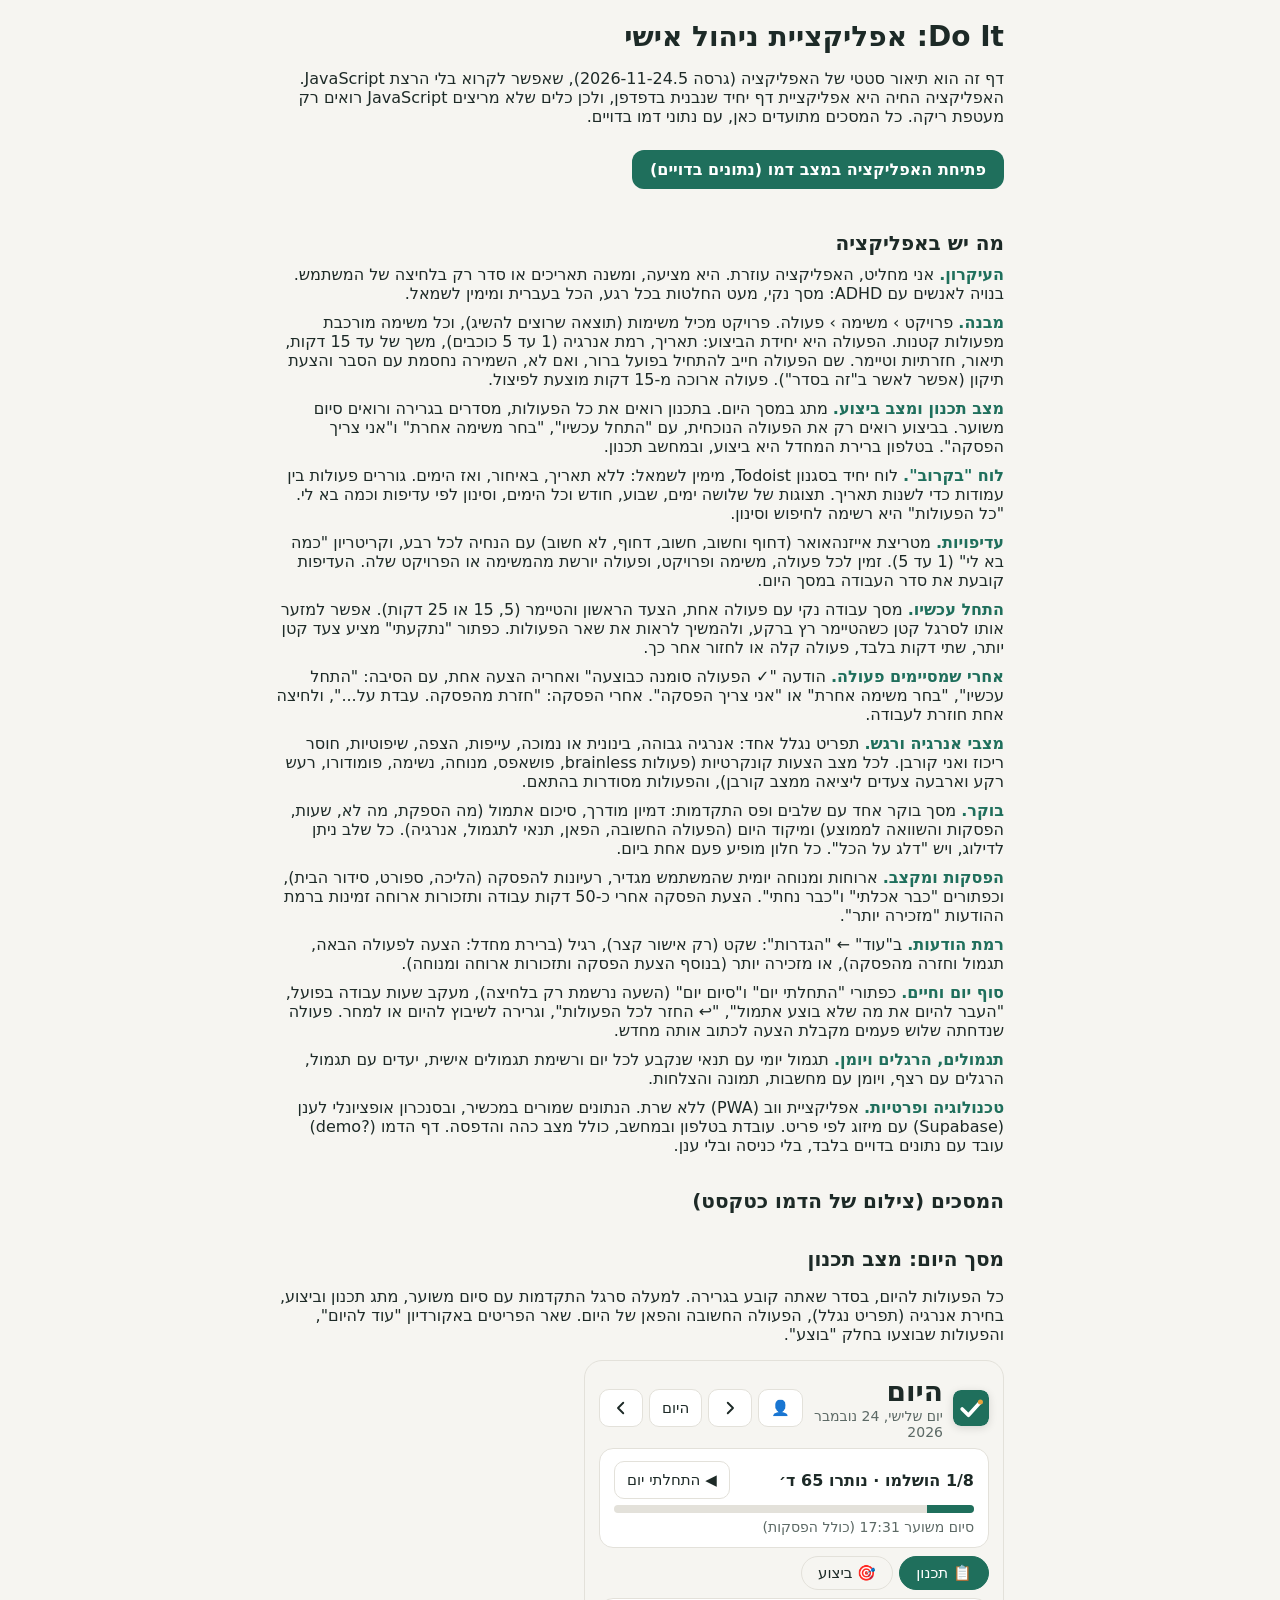
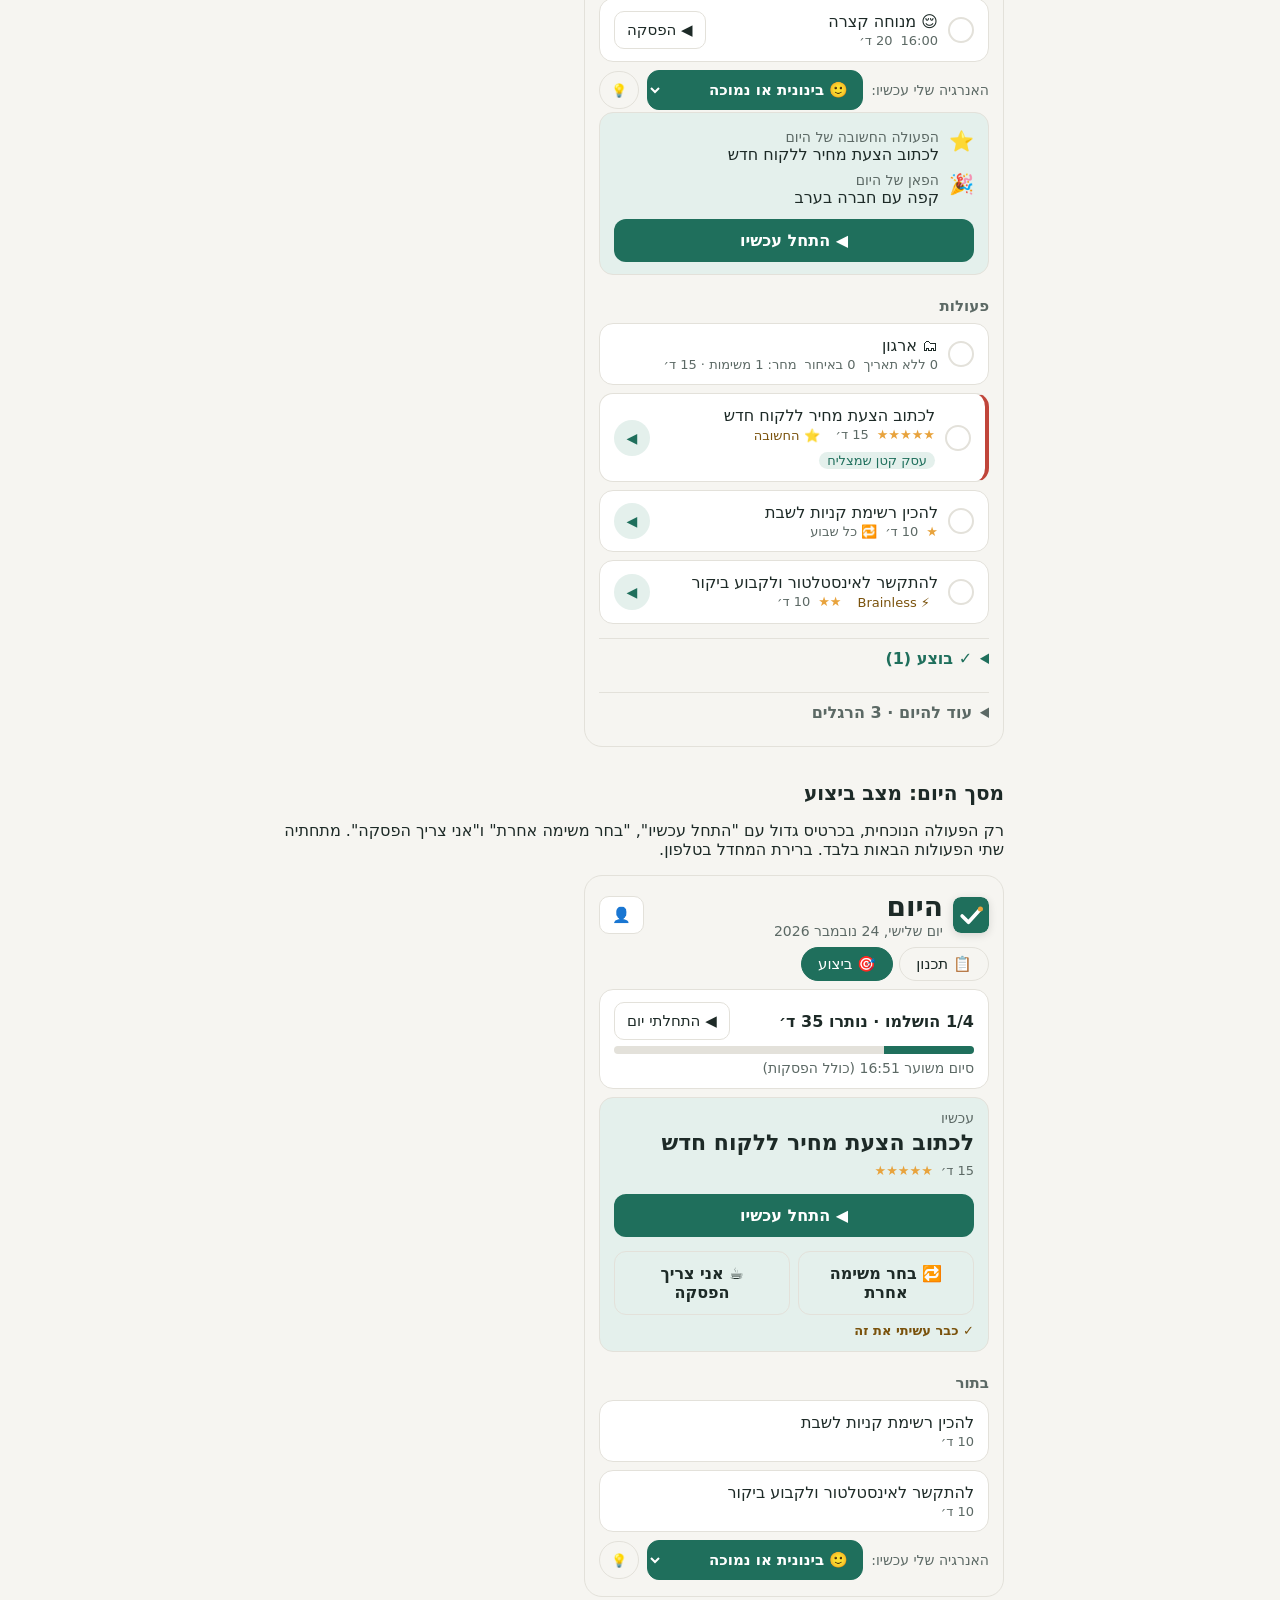
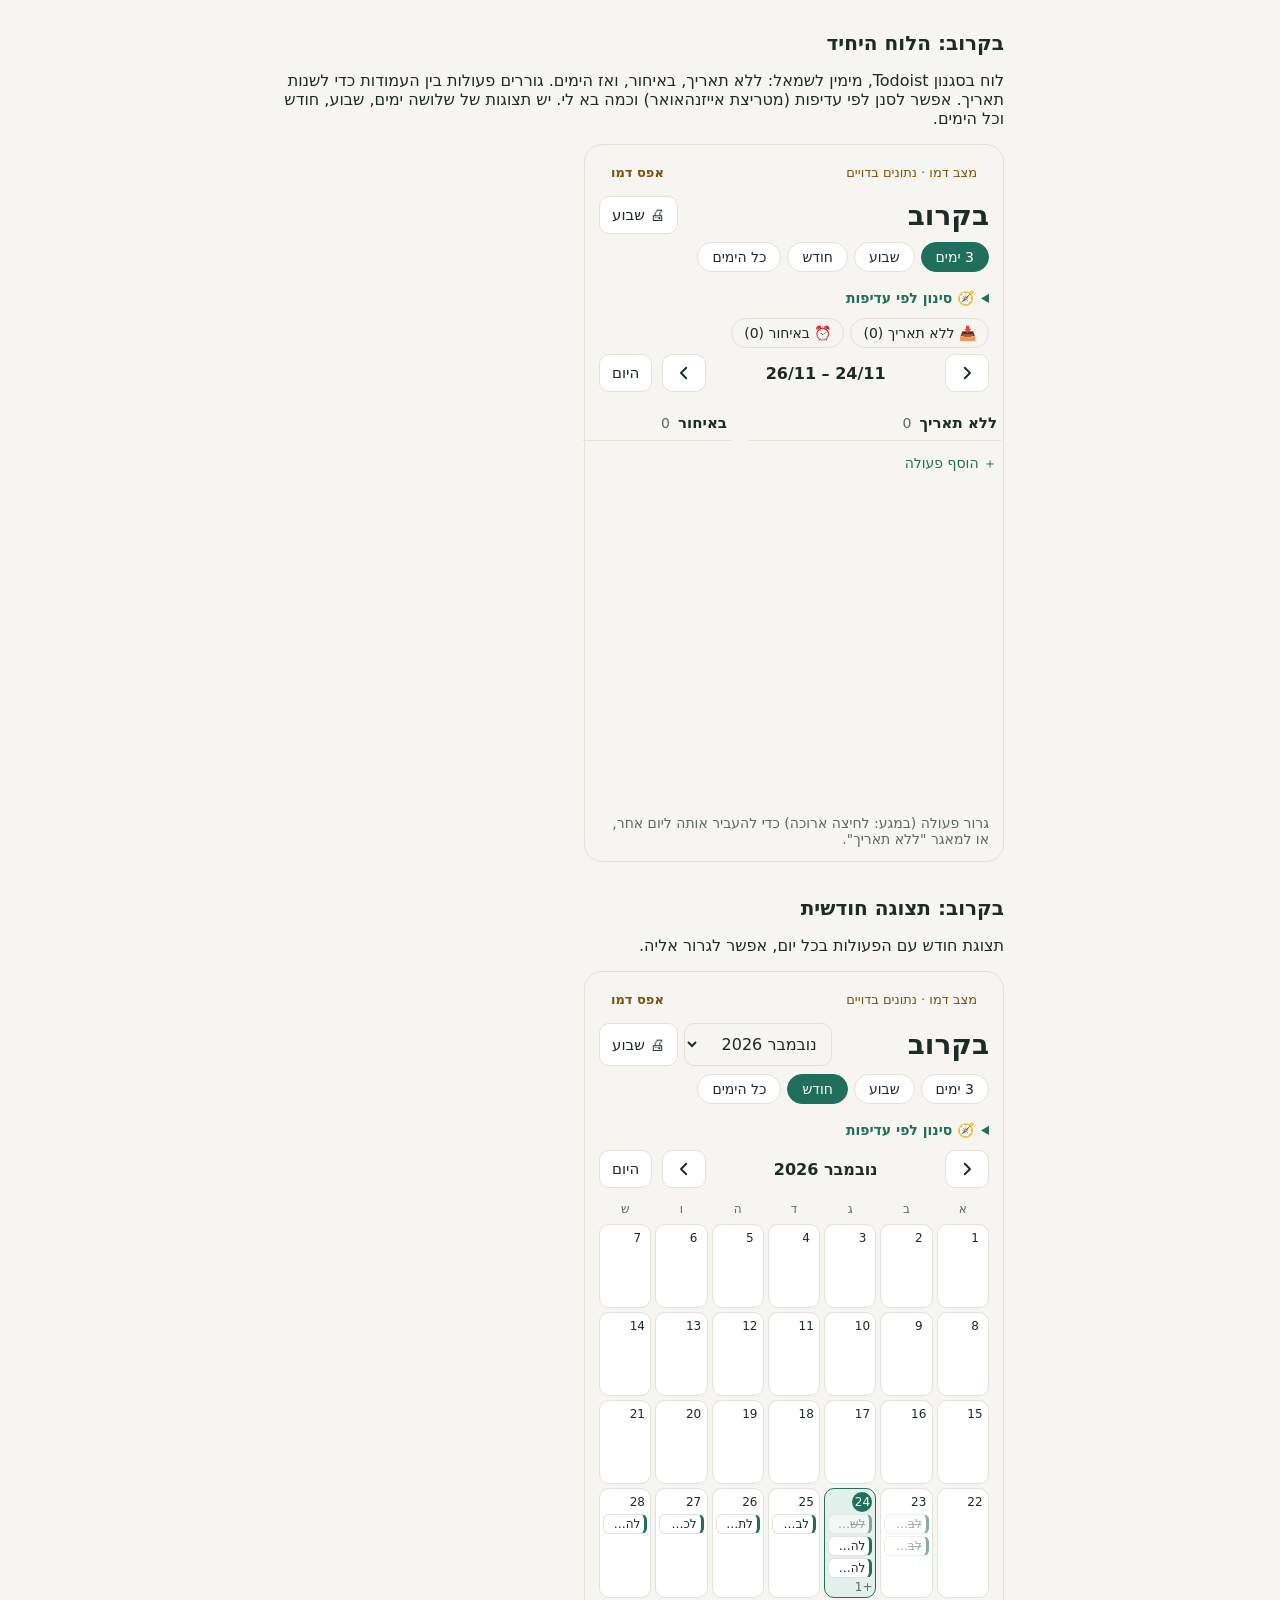
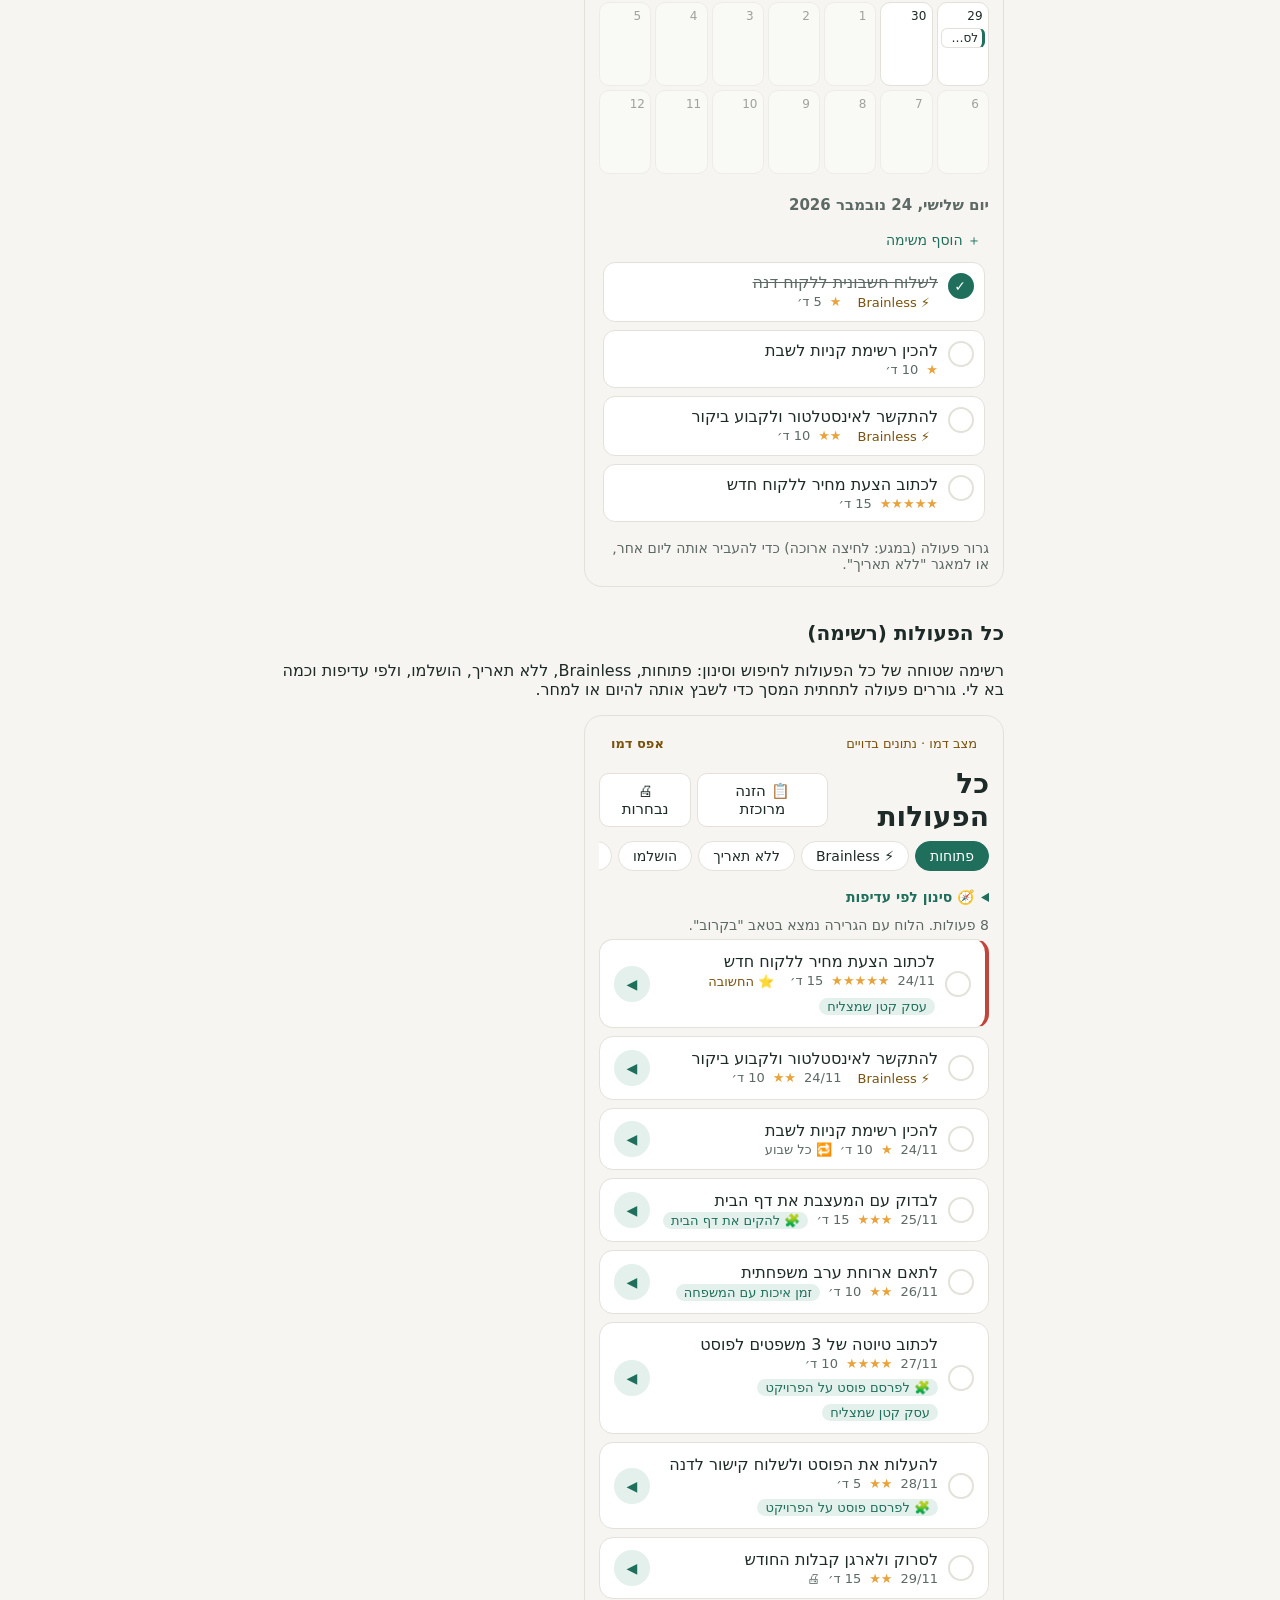
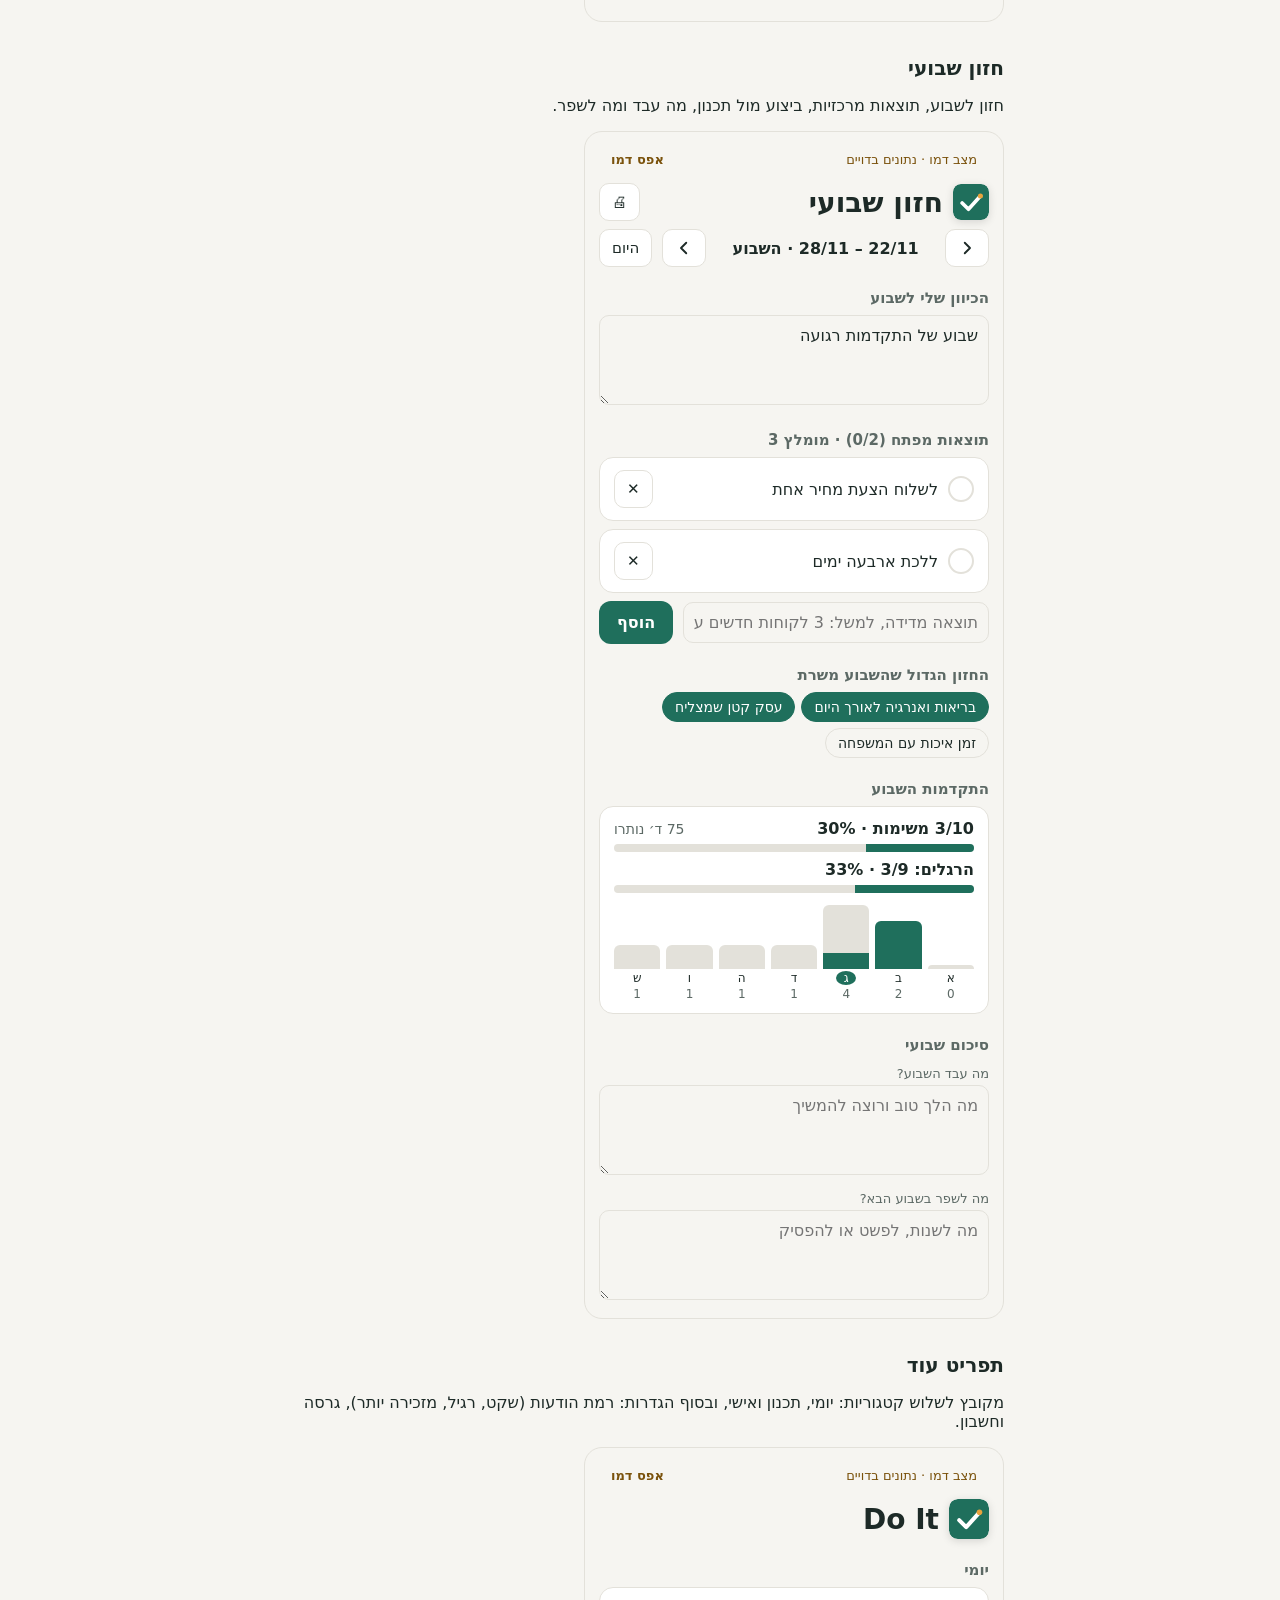
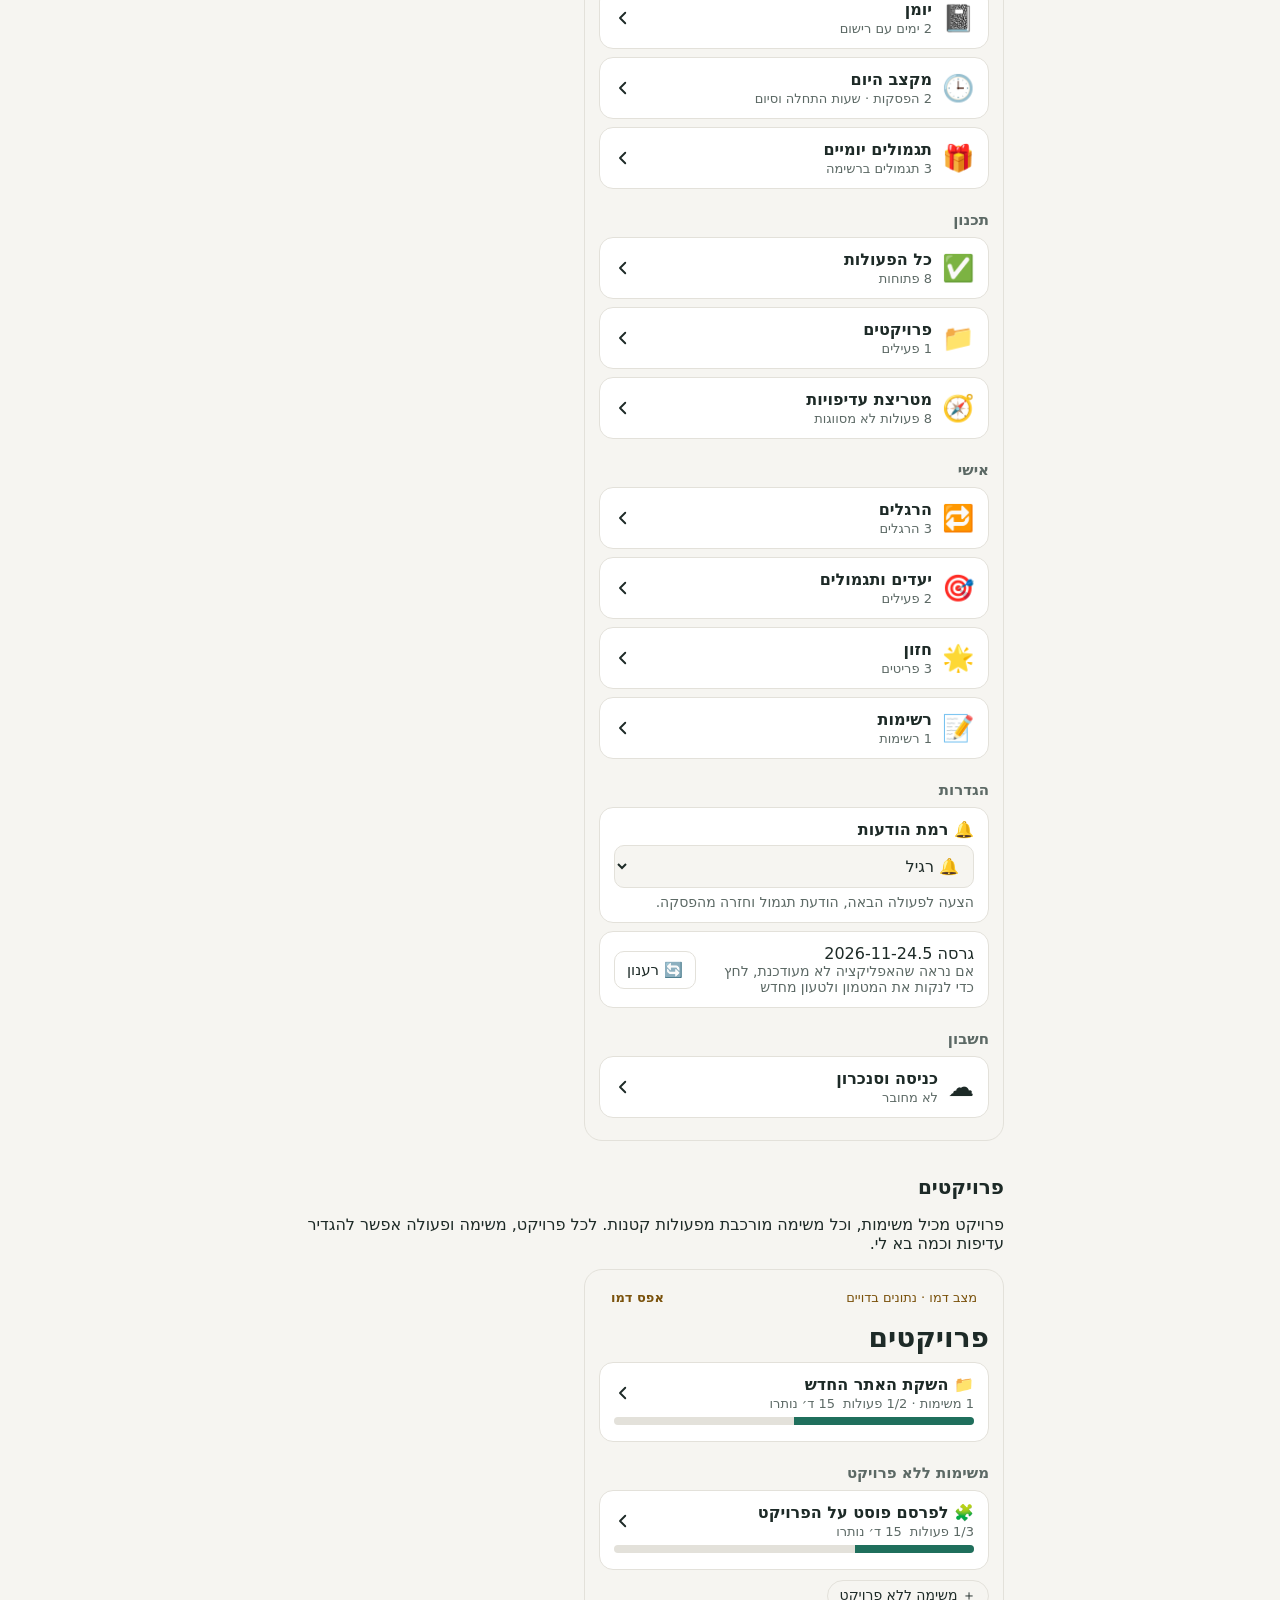
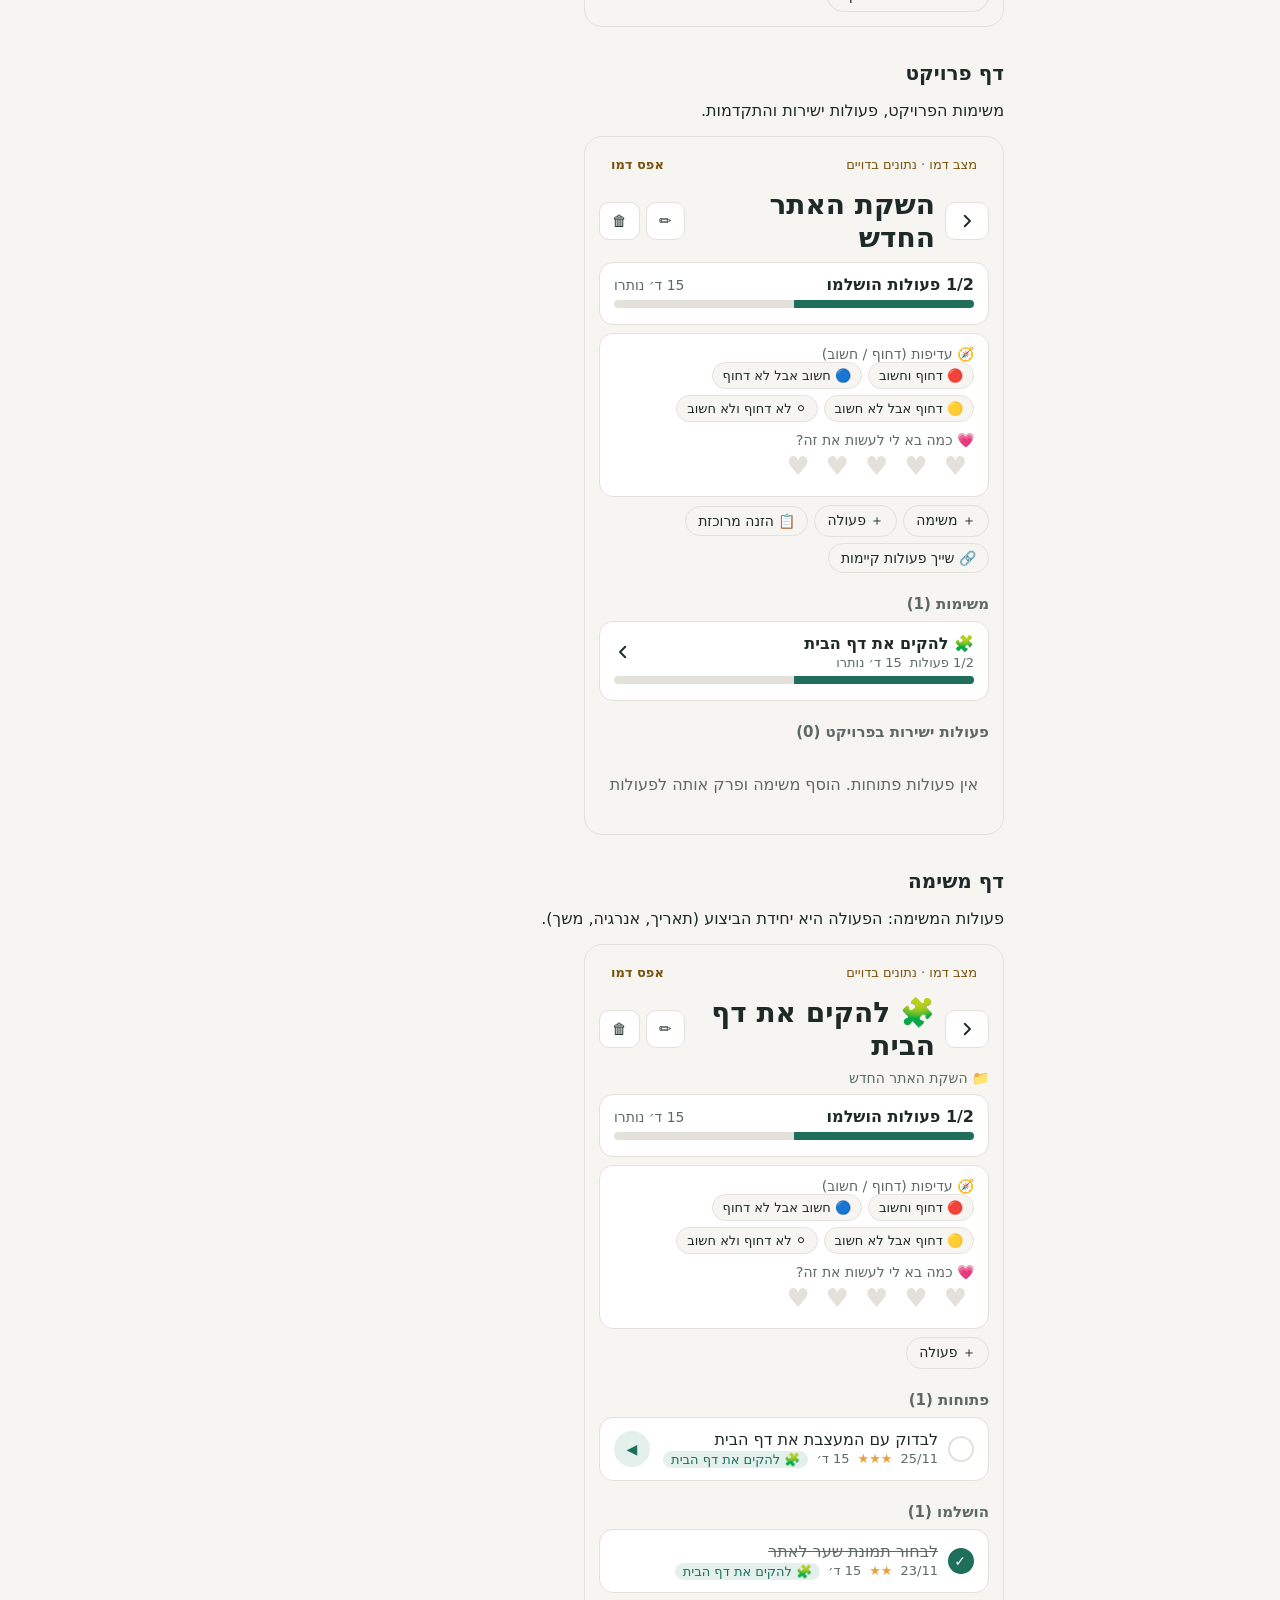
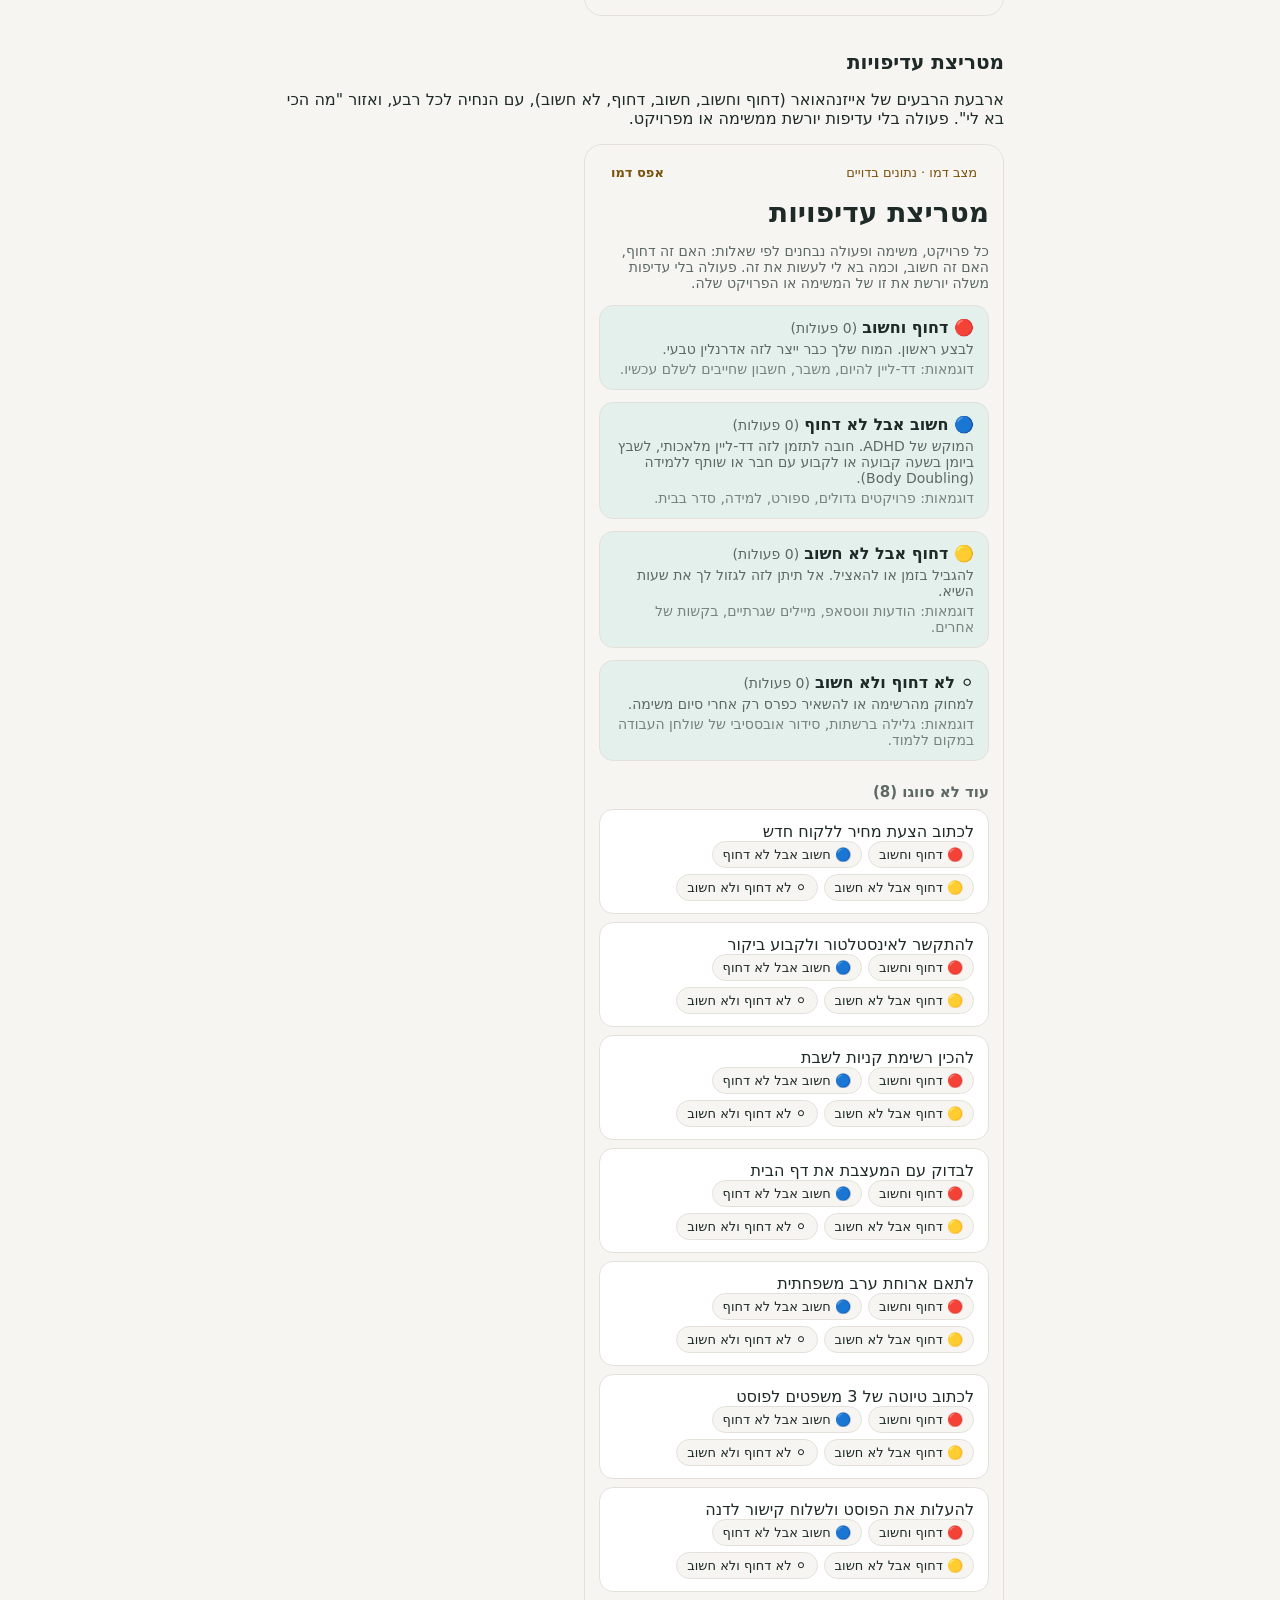
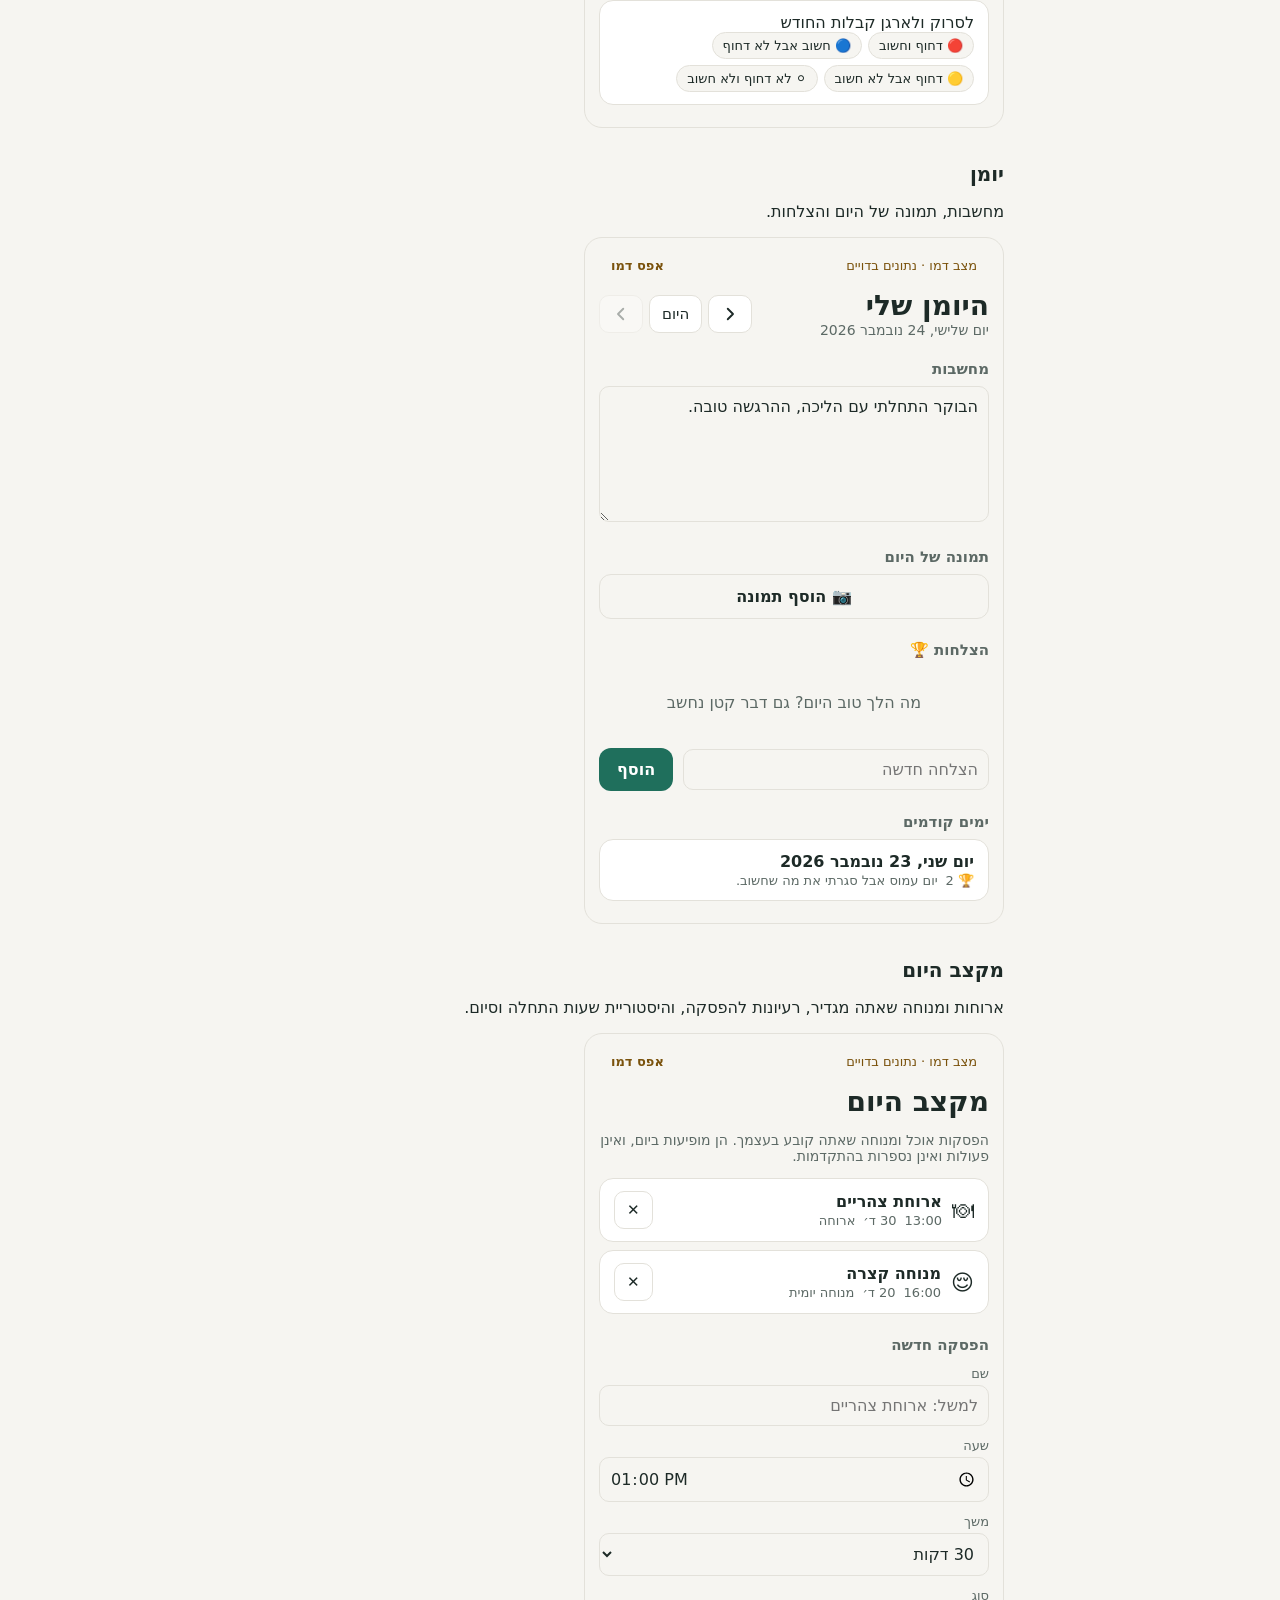
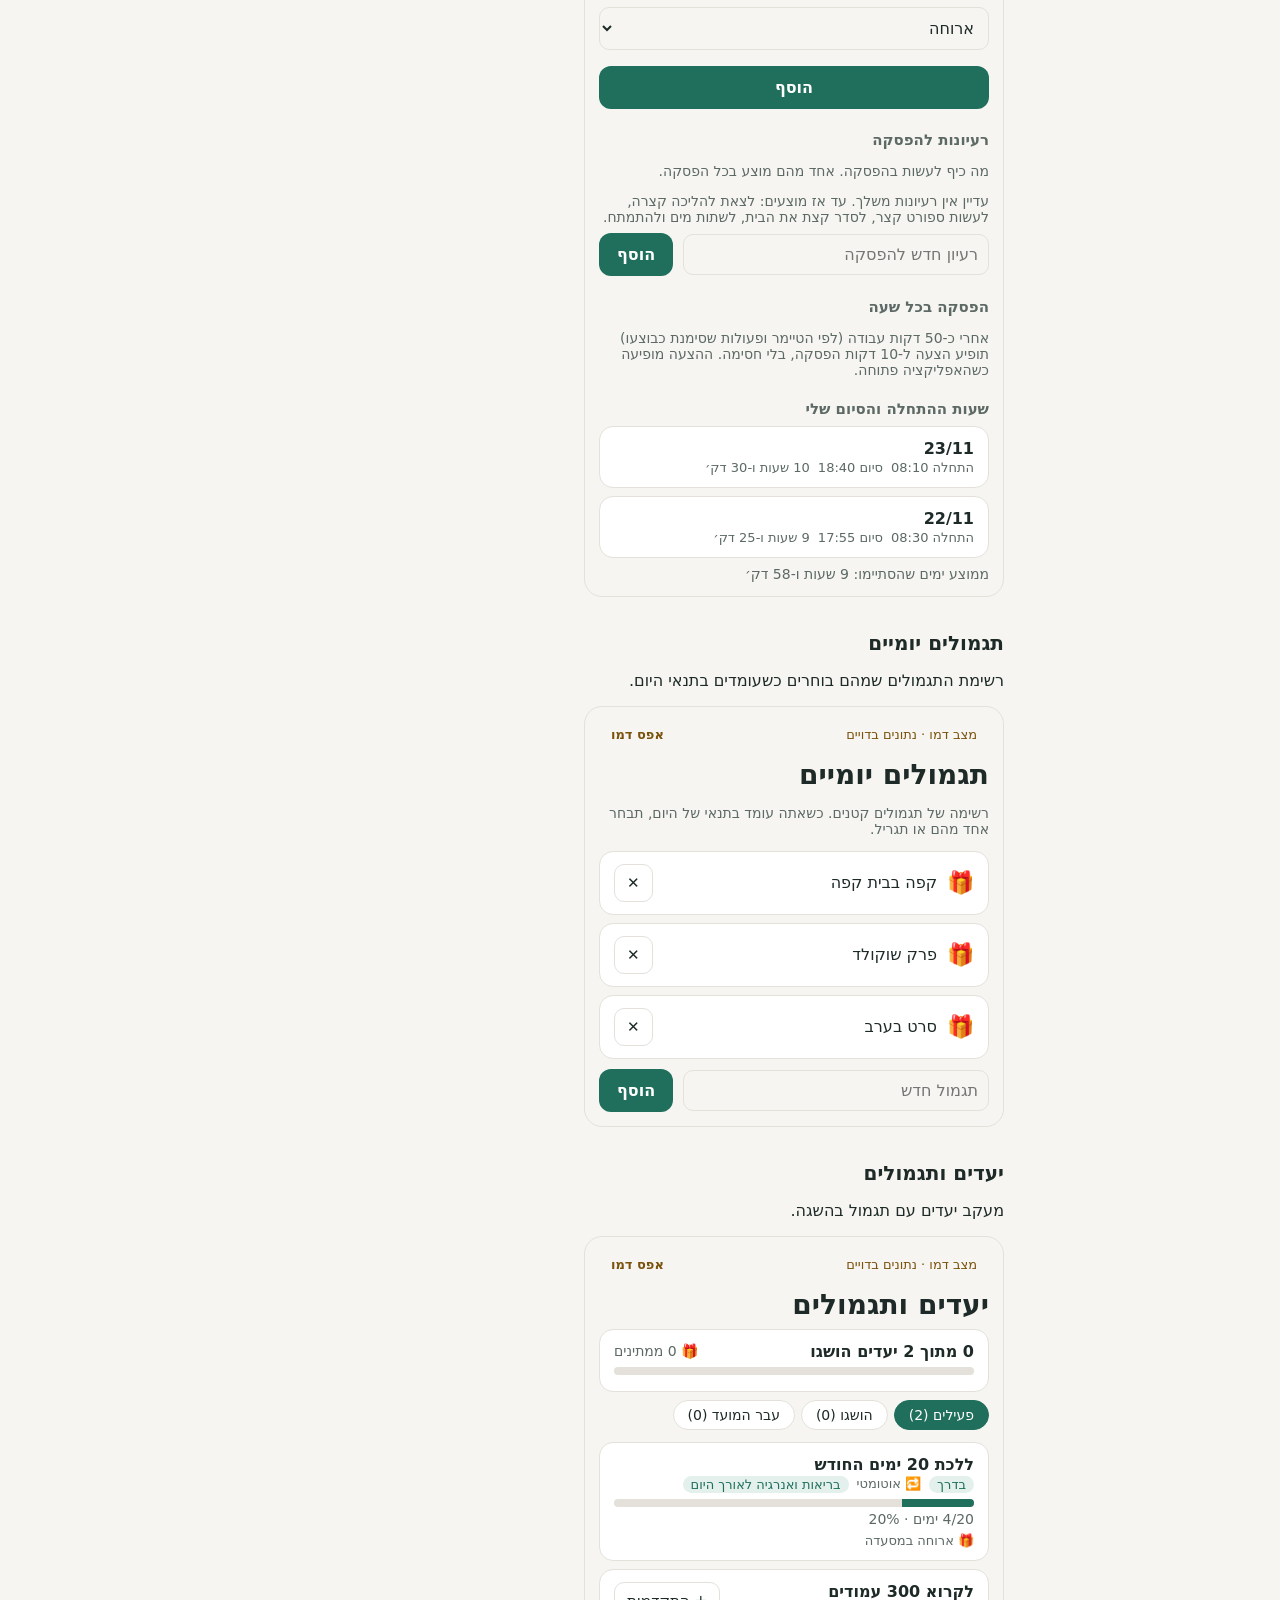
==== commit 6a740235: "Regenerate the static about page for the current version Co-Authored-By: Claude Sonnet 5.5 <noreply@" ====
--- a/about.html
+++ b/about.html
@@ -4,61 +4,74 @@
 <meta charset="utf-8">
 <meta name="viewport" content="width=device-width, initial-scale=1">
 <title>Do It: אפליקציית ניהול אישי בעברית (תיאור ודמו)</title>
-<meta name="description" content="Do It היא אפליקציית ווב לניהול אישי בעברית: פרויקטים, משימות ופעולות, מצבי אנרגיה, טיימר, הפסקות, יומן ותגמולים. דף זה מתאר את כל המסכים בטקסט.">
+<meta name="description" content="Do It היא אפליקציית ווב לניהול אישי בעברית, מותאמת ל-ADHD: פרויקטים, משימות ופעולות, מצב תכנון וביצוע, מטריצת עדיפויות, מצבי אנרגיה, טיימר, הפסקות, יומן ותגמולים. דף זה מתאר את כל המסכים בטקסט.">
 <link rel="stylesheet" href="styles.css">
 <style>body{background:var(--bg);color:var(--ink);font-family:system-ui,-apple-system,"Segoe UI",Arial,sans-serif;margin:0}
 .about{max-width:760px;margin:0 auto;padding:20px 16px 60px}.about h1{font-size:28px}.about h2.sec{font-size:20px;margin:34px 0 4px;color:var(--ink)}
 .phone{max-width:420px;border:1px solid var(--line);border-radius:18px;padding:14px;margin:10px 0;background:var(--bg);pointer-events:none}
-.phone .top{margin-bottom:8px}.feat{margin:10px 0}.feat b{color:var(--brand)}a{color:var(--brand)}.cta{display:inline-block;background:var(--brand);color:var(--brand-ink);padding:10px 18px;border-radius:12px;text-decoration:none;font-weight:600;margin:8px 0}</style>
+.phone .top{margin-bottom:8px}.feat{margin:10px 0}.feat b{color:var(--brand)}a{color:var(--brand)}.cta{display:inline-block;background:var(--brand);color:var(--brand-ink);padding:10px 18px;border-radius:12px;text-decoration:none;font-weight:600;margin:8px 0}
+.phone .uboard{overflow:hidden}</style>
 </head>
 <body>
 <main class="about">
 <h1>Do It: אפליקציית ניהול אישי</h1>
-<p>דף זה הוא תיאור סטטי של האפליקציה, שאפשר לקרוא בלי הרצת JavaScript. האפליקציה החיה היא אפליקציית דף יחיד שנבנית בדפדפן, ולכן כלים שלא מריצים JavaScript רואים רק מעטפת ריקה. כל המסכים מתועדים כאן, עם נתוני דמו בדויים.</p>
+<p>דף זה הוא תיאור סטטי של האפליקציה (גרסה 2026-11-24.5), שאפשר לקרוא בלי הרצת JavaScript. האפליקציה החיה היא אפליקציית דף יחיד שנבנית בדפדפן, ולכן כלים שלא מריצים JavaScript רואים רק מעטפת ריקה. כל המסכים מתועדים כאן, עם נתוני דמו בדויים.</p>
 <p><a class="cta" href="index.html?demo">פתיחת האפליקציה במצב דמו (נתונים בדויים)</a></p>
 <h2 class="sec">מה יש באפליקציה</h2>
-<div class="feat"><b>מבנה.</b> פרויקט › משימה › פעולה. פרויקט מכיל משימות (תוצאה שרוצים להשיג), וכל משימה מורכבת מפעולות קטנות. הפעולה היא יחידת הביצוע: יש לה תאריך, רמת אנרגיה (1 עד 5 כוכבים), משך של עד 15 דקות, בדיקת בהירות הניסוח, חזרתיות וטיימר. פעולה ארוכה מ-15 דקות מוצעת לפיצול לפעולות עם שמות ברורים.</div>
-<div class="feat"><b>מסך היום.</b> פוקוס נקי: שלוש פעולות להיום (החשובה קודם, ואז לפי מצב האנרגיה) עם כפתור להצגת כולן. כרטיס &quot;הפעולה החשובה&quot; ו&quot;הפאן של היום&quot;, שעת התחלה וסיום של היום, דמיון מודרך בבוקר, תגמול יומי, מקצב היום (ארוחות ומנוחה), פתק יומי ושני משפטים מעצימים.</div>
-<div class="feat"><b>בקרוב.</b> לוח של שלושה ימים, שבוע, חודש וכל הימים, עם גרירת פעולות בין תאריכים. תמיכה מלאה בעברית מימין לשמאל.</div>
-<div class="feat"><b>התחל עכשיו.</b> מסך עבודה נקי עם פעולה אחת, הצעד הראשון וטיימר של 5, 15 או 25 דקות. כפתור &quot;נתקעתי&quot; מציע: לפרק לצעד קטן, שתי דקות בלבד, פעולה קלה יותר, או לחזור אחר כך. אחרי סיום מוצעת הפעולה הבאה או הפסקה.</div>
-<div class="feat"><b>מצבי אנרגיה ורגש.</b> שבעה מצבים: אנרגיה גבוהה, בינונית או נמוכה, עייפות, הצפה, שיפוטיות, חוסר ריכוז ואני קורבן. לכל מצב האפליקציה מציעה פתרון קונקרטי (למשל פומודורו, רעש רקע, דקת נשימה, ארבעה צעדים ליציאה ממצב קורבן), ומסדרת את הפעולות בהתאם.</div>
-<div class="feat"><b>הפסקות ומקצב.</b> ארוחות ומנוחה יומית שהמשתמש מגדיר, תזכורת להפסקה של 10 דקות אחרי כ-50 דקות עבודה, ומעקב שעות התחלה וסיום של היום.</div>
-<div class="feat"><b>ארגון יומי וסיכום בוקר.</b> תהליך &quot;ארגון&quot; שמתארך פעולות בלי תאריך ובודק את מחר, עם אפשרות להעביר ל&quot;מאגר&quot;. סיכום בוקר: עמדת בפעולות של אתמול ומה לשפר. פעולה שנדחתה יותר מפעמיים מקבלת הצעה לכתוב אותה מחדש.</div>
-<div class="feat"><b>הרגלים, יעדים ותגמולים.</b> הרגלים עם רצף, יעדים עם תגמול, ותגמול יומי עם תנאי שנקבע לכל יום ורשימת תגמולים אישית.</div>
-<div class="feat"><b>יומן.</b> מחשבות, תמונה של היום והצלחות.</div>
-<div class="feat"><b>טכנולוגיה.</b> אפליקציית ווב (PWA) ללא שרת, JavaScript נקי. נתונים נשמרים בטלפון, ובסנכרון אופציונלי לענן (Supabase) עם מיזוג לפי פריט. עובדת במובייל ובמחשב, כולל מצב כהה והדפסה.</div>
+<div class="feat"><b>העיקרון.</b> אני מחליט, האפליקציה עוזרת. היא מציעה, ומשנה תאריכים או סדר רק בלחיצה של המשתמש. בנויה לאנשים עם ADHD: מסך נקי, מעט החלטות בכל רגע, הכל בעברית ומימין לשמאל.</div>
+<div class="feat"><b>מבנה.</b> פרויקט › משימה › פעולה. פרויקט מכיל משימות (תוצאה שרוצים להשיג), וכל משימה מורכבת מפעולות קטנות. הפעולה היא יחידת הביצוע: תאריך, רמת אנרגיה (1 עד 5 כוכבים), משך של עד 15 דקות, תיאור, חזרתיות וטיימר. שם הפעולה חייב להתחיל בפועל ברור, ואם לא, השמירה נחסמת עם הסבר והצעת תיקון (אפשר לאשר ב&quot;זה בסדר&quot;). פעולה ארוכה מ-15 דקות מוצעת לפיצול.</div>
+<div class="feat"><b>מצב תכנון ומצב ביצוע.</b> מתג במסך היום. בתכנון רואים את כל הפעולות, מסדרים בגרירה ורואים סיום משוער. בביצוע רואים רק את הפעולה הנוכחית, עם &quot;התחל עכשיו&quot;, &quot;בחר משימה אחרת&quot; ו&quot;אני צריך הפסקה&quot;. בטלפון ברירת המחדל היא ביצוע, ובמחשב תכנון.</div>
+<div class="feat"><b>לוח &quot;בקרוב&quot;.</b> לוח יחיד בסגנון Todoist, מימין לשמאל: ללא תאריך, באיחור, ואז הימים. גוררים פעולות בין עמודות כדי לשנות תאריך. תצוגות של שלושה ימים, שבוע, חודש וכל הימים, וסינון לפי עדיפות וכמה בא לי. &quot;כל הפעולות&quot; היא רשימה לחיפוש וסינון.</div>
+<div class="feat"><b>עדיפויות.</b> מטריצת אייזנהאואר (דחוף וחשוב, חשוב, דחוף, לא חשוב) עם הנחיה לכל רבע, וקריטריון &quot;כמה בא לי&quot; (1 עד 5). זמין לכל פעולה, משימה ופרויקט, ופעולה יורשת מהמשימה או הפרויקט שלה. העדיפות קובעת את סדר העבודה במסך היום.</div>
+<div class="feat"><b>התחל עכשיו.</b> מסך עבודה נקי עם פעולה אחת, הצעד הראשון והטיימר (5, 15 או 25 דקות). אפשר למזער אותו לסרגל קטן כשהטיימר רץ ברקע, ולהמשיך לראות את שאר הפעולות. כפתור &quot;נתקעתי&quot; מציע צעד קטן יותר, שתי דקות בלבד, פעולה קלה או לחזור אחר כך.</div>
+<div class="feat"><b>אחרי שמסיימים פעולה.</b> הודעה &quot;✓ הפעולה סומנה כבוצעה&quot; ואחריה הצעה אחת, עם הסיבה: &quot;התחל עכשיו&quot;, &quot;בחר משימה אחרת&quot; או &quot;אני צריך הפסקה&quot;. אחרי הפסקה: &quot;חזרת מהפסקה. עבדת על...&quot;, ולחיצה אחת חוזרת לעבודה.</div>
+<div class="feat"><b>מצבי אנרגיה ורגש.</b> תפריט נגלל אחד: אנרגיה גבוהה, בינונית או נמוכה, עייפות, הצפה, שיפוטיות, חוסר ריכוז ואני קורבן. לכל מצב הצעות קונקרטיות (פעולות brainless, פושאפס, מנוחה, נשימה, פומודורו, רעש רקע וארבעה צעדים ליציאה ממצב קורבן), והפעולות מסודרות בהתאם.</div>
+<div class="feat"><b>בוקר.</b> מסך בוקר אחד עם שלבים ופס התקדמות: דמיון מודרך, סיכום אתמול (מה הספקת, מה לא, שעות, הפסקות והשוואה לממוצע) ומיקוד היום (הפעולה החשובה, הפאן, תנאי לתגמול, אנרגיה). כל שלב ניתן לדילוג, ויש &quot;דלג על הכל&quot;. כל חלון מופיע פעם אחת ביום.</div>
+<div class="feat"><b>הפסקות ומקצב.</b> ארוחות ומנוחה יומית שהמשתמש מגדיר, רעיונות להפסקה (הליכה, ספורט, סידור הבית), וכפתורים &quot;כבר אכלתי&quot; ו&quot;כבר נחתי&quot;. הצעת הפסקה אחרי כ-50 דקות עבודה ותזכורות ארוחה זמינות ברמת ההודעות &quot;מזכירה יותר&quot;.</div>
+<div class="feat"><b>רמת הודעות.</b> ב&quot;עוד&quot; ← &quot;הגדרות&quot;: שקט (רק אישור קצר), רגיל (ברירת מחדל: הצעה לפעולה הבאה, תגמול וחזרה מהפסקה), או מזכירה יותר (בנוסף הצעת הפסקה ותזכורות ארוחה ומנוחה).</div>
+<div class="feat"><b>סוף יום וחיים.</b> כפתורי &quot;התחלתי יום&quot; ו&quot;סיום יום&quot; (השעה נרשמת רק בלחיצה), מעקב שעות עבודה בפועל, &quot;העבר להיום את מה שלא בוצע אתמול&quot;, &quot;↩ החזר לכל הפעולות&quot;, וגרירה לשיבוץ להיום או למחר. פעולה שנדחתה שלוש פעמים מקבלת הצעה לכתוב אותה מחדש.</div>
+<div class="feat"><b>תגמולים, הרגלים ויומן.</b> תגמול יומי עם תנאי שנקבע לכל יום ורשימת תגמולים אישית, יעדים עם תגמול, הרגלים עם רצף, ויומן עם מחשבות, תמונה והצלחות.</div>
+<div class="feat"><b>טכנולוגיה ופרטיות.</b> אפליקציית ווב (PWA) ללא שרת. הנתונים שמורים במכשיר, ובסנכרון אופציונלי לענן (Supabase) עם מיזוג לפי פריט. עובדת בטלפון ובמחשב, כולל מצב כהה והדפסה. דף הדמו (?demo) עובד עם נתונים בדויים בלבד, בלי כניסה ובלי ענן.</div>
 <h2 class="sec">המסכים (צילום של הדמו כטקסט)</h2>
-<section id="today"><h2 class="sec">מסך היום (פוקוס נקי)</h2><p>למעלה רק מה שחשוב: סרגל התקדמות עם סיום משוער, בורר האנרגיה, הפעולה החשובה והפאן, ושלוש הפעולות עם כפתור ▶. השאר (שעות היום, תגמול, הרגלים, פתק יומי) באקורדיון &quot;עוד להיום&quot;.</p><div class="phone"><div class="top"><div class="brand"><svg class="logo" width="36" height="36" viewBox="0 0 512 512" role="img" aria-label="Do It"><rect width="512" height="512" rx="112" fill="#1f6f5c"></rect><path d="M130 270l90 90 170-190" fill="none" stroke="#fff" stroke-width="52" stroke-linecap="round" stroke-linejoin="round"></path><circle cx="390" cy="170" r="36" fill="#e8a33d"></circle></svg><div><h1>היום</h1><div class="sub">יום שני, 23 נובמבר 2026</div></div></div>
+<section id="today-plan"><h2 class="sec">מסך היום: מצב תכנון</h2><p>כל הפעולות להיום, בסדר שאתה קובע בגרירה. למעלה סרגל התקדמות עם סיום משוער, מתג תכנון וביצוע, בחירת אנרגיה (תפריט נגלל), הפעולה החשובה והפאן של היום. שאר הפריטים באקורדיון &quot;עוד להיום&quot;, והפעולות שבוצעו בחלק &quot;בוצע&quot;.</p><div class="phone"><div class="top"><div class="brand"><svg class="logo" width="36" height="36" viewBox="0 0 512 512" role="img" aria-label="Do It"><rect width="512" height="512" rx="112" fill="#1f6f5c"></rect><path d="M130 270l90 90 170-190" fill="none" stroke="#fff" stroke-width="52" stroke-linecap="round" stroke-linejoin="round"></path><circle cx="390" cy="170" r="36" fill="#e8a33d"></circle></svg><div><h1>היום</h1><div class="sub">יום שלישי, 24 נובמבר 2026</div></div></div>
       <div class="sw"><button class="iconbtn" title="סנכרון וחשבון">👤</button><button class="iconbtn" aria-label="היום הקודם"><svg width="18" height="18" viewBox="0 0 24 24" aria-hidden="true" style="display:block"><path d="M9 5l7 7-7 7" fill="none" stroke="currentColor" stroke-width="2.5" stroke-linecap="round" stroke-linejoin="round"></path></svg></button><button class="iconbtn">היום</button><button class="iconbtn" aria-label="היום הבא"><svg width="18" height="18" viewBox="0 0 24 24" aria-hidden="true" style="display:block"><path d="M15 5l-7 7 7 7" fill="none" stroke="currentColor" stroke-width="2.5" stroke-linecap="round" stroke-linejoin="round"></path></svg></button></div></div>
-      <div class="card"><div class="row"><b class="grow">1/8 הושלמו · נותרו 65 ד׳</b></div><div class="bar"><div style="width:13%"></div></div>
-       <div class="sub" style="margin-top:6px">התחלת ב-14:44 · סיום משוער 15:59 (כולל הפסקות)</div></div>
-      
-      
-      
-      <div class="ebar"><span class="sub">האנרגיה שלי עכשיו:</span><button class="">⚡ אנרגיה גבוהה</button><button class="on">🙂 בינונית או נמוכה</button><button class="">😴 עייפות</button><button class="">🌊 הצפה</button><button class="">🪞 שיפוטיות</button><button class="">🎯 חוסר ריכוז</button><button class="">🥀 אני קורבן</button></div>
+      <div class="card"><div class="row"><b class="grow">1/8 הושלמו · נותרו 65 ד׳</b><button class="iconbtn endday">◀ התחלתי יום</button></div><div class="bar"><div style="width:13%"></div></div>
+       <div class="sub" style="margin-top:6px">סיום משוער 17:31 (כולל הפסקות)</div></div>
+      <div class="opt modesw"><button class="on">📋 תכנון</button><button class="">🎯 ביצוע</button></div>
+      
+      
+      <div class="card row rh  "><button class="check " aria-label="סמן"></button><div class="grow"><div class="t">😌 מנוחה קצרה</div><div class="meta"><span>16:00</span><span>20 ד׳</span></div></div><button class="iconbtn">◀ הפסקה</button></div>
+      
+      <div class="ebar"><label class="sub" for="energySel" style="margin:0">האנרגיה שלי עכשיו:</label><select id="energySel" class="esel set"><option value="">בחר מצב...</option><option value="high">⚡ אנרגיה גבוהה</option><option value="midlow" selected="">🙂 בינונית או נמוכה</option><option value="tired">😴 עייפות</option><option value="flood">🌊 הצפה</option><option value="judge">🪞 שיפוטיות</option><option value="focus">🎯 חוסר ריכוז</option><option value="victim">🥀 אני קורבן</option></select><button class="iconbtn" aria-label="הצעות למצב הנוכחי">💡</button></div>
       <div class="card focus"><div class="frow"><span>⭐</span><div class="grow"><div class="sub">הפעולה החשובה של היום</div><div class="t">לכתוב הצעת מחיר ללקוח חדש</div></div></div>
     <div class="frow"><span>🎉</span><div class="grow"><div class="sub">הפאן של היום</div><div class="t">קפה עם חברה בערב</div></div></div>
-    <button class="btn startnow">▶ התחל עכשיו</button></div>
+    <button class="btn startnow">◀ התחל עכשיו</button></div>
       <h2>פעולות</h2><div class="card row org "><button class="check " aria-label="ארגון"></button>
     <div class="grow"><div class="t">🗂 ארגון</div><div class="meta"><span>0 ללא תאריך</span><span>0 באיחור</span><span>מחר: 1 משימות · 15 ד׳</span></div></div></div><div class="grp"><div class="card row p2 ">
     <button class="check "></button>
     <div class="grow">
       <div class="t">לכתוב הצעת מחיר ללקוח חדש</div>
       <div class="meta"><span style="color:var(--accent)">★★★★★</span><span>15 ד׳</span><span class="chip" style="background:var(--warn-bg);color:var(--warn-ink)">⭐ החשובה</span><span class="chip">עסק קטן שמצליח</span></div>
-    </div><button class="playbtn" aria-label="התחל עכשיו">▶</button></div></div><div class="grp"><div class="card row p0 ">
+    </div><button class="playbtn" aria-label="התחל עכשיו">◀</button></div></div><div class="grp"><div class="card row p0 ">
     <button class="check "></button>
     <div class="grow">
       <div class="t">להכין רשימת קניות לשבת</div>
       <div class="meta"><span style="color:var(--accent)">★</span><span>10 ד׳</span><span title="כל שבוע">🔁 כל שבוע</span></div>
-    </div><button class="playbtn" aria-label="התחל עכשיו">▶</button></div></div><div class="grp"><div class="card row p0 ">
+    </div><button class="playbtn" aria-label="התחל עכשיו">◀</button></div></div><div class="grp"><div class="card row p0 ">
     <button class="check "></button>
     <div class="grow">
       <div class="t">להתקשר לאינסטלטור ולקבוע ביקור</div>
       <div class="meta"><span class="chip" style="background:var(--warn-bg);color:var(--warn-ink)">⚡ Brainless</span><span style="color:var(--accent)">★★</span><span>10 ד׳</span></div>
-    </div><button class="playbtn" aria-label="התחל עכשיו">▶</button></div></div><button class="btn ghost more3">הצג את כל הפעולות (1 נוספות)</button>
+    </div><button class="playbtn" aria-label="התחל עכשיו">◀</button></div></div>
+      <details class="donesec" id="doneSec"><summary>✓ בוצע (1)</summary><div class="grp"><div class="card row p0 done">
+    <button class="check on">✓</button>
+    <div class="grow">
+      <div class="t">לשלוח חשבונית ללקוח דנה</div>
+      <div class="meta"><span class="chip" style="background:var(--warn-bg);color:var(--warn-ink)">⚡ Brainless</span><span style="color:var(--accent)">★</span><span>5 ד׳</span></div>
+    </div></div></div></details>
       <details class="todaymore" id="todayMore"><summary>עוד להיום · 3 הרגלים</summary>
-       <div class="card row daycard"><span style="font-size:22px">🕗</span><div class="grow"><div class="t">התחלת ב-14:44</div><div class="meta"><span>עד עכשיו: 0 דק׳</span></div></div><button class="iconbtn">🌙 סיימתי יום</button></div><div class="card row "><span style="font-size:22px">🧘</span><div class="grow"><div class="t">דמיון מודרך של הבוקר</div><div class="meta"><span>עוד לא בוצע</span></div></div><button class="iconbtn">▶ להתחיל</button></div><div class="card focus"><div class="frow"><span>🎁</span><div class="grow"><div class="sub">תגמול יומי · תנאי: הפעולה החשובה</div><div class="t">הפעולה החשובה עוד לא בוצעה</div></div></div></div><h2>מקצב היום</h2><div class="card row rh  due"><button class="check " aria-label="סמן"></button><div class="grow"><div class="t">🍽 ארוחת צהריים</div><div class="meta"><span>13:00</span><span>30 ד׳</span><span style="color:var(--accent)">הגיע הזמן</span></div></div><button class="iconbtn">▶ הפסקה</button></div><div class="card row rh  "><button class="check " aria-label="סמן"></button><div class="grow"><div class="t">😌 מנוחה קצרה</div><div class="meta"><span>16:00</span><span>20 ד׳</span></div></div><button class="iconbtn">▶ הפסקה</button></div>
-       <div class="remind" title="לחץ להחלפה">💬 האדם היחיד שאני רוצה להרשים הוא אני, בהשוואה לעצמי בלבד.</div>
+       <div class="card row daycard"><span style="font-size:22px">🕗</span><div class="grow"><div class="t">היום עוד לא התחיל</div></div><button class="iconbtn">◀ התחל יום</button></div><div class="card focus"><div class="frow"><span>🎁</span><div class="grow"><div class="sub">תגמול יומי · תנאי: הפעולה החשובה</div><div class="t">הפעולה החשובה עוד לא בוצעה</div></div></div></div><h2>מקצב היום</h2><div class="card row rh  due"><button class="check " aria-label="סמן"></button><div class="grow"><div class="t">🍽 ארוחת צהריים</div><div class="meta"><span>13:00</span><span>30 ד׳</span><span style="color:var(--accent)">הגיע הזמן</span></div></div><button class="iconbtn">◀ הפסקה</button></div>
+       <div class="remind" title="לחץ להחלפה">💬 להרגיש את הכאב של הצמיחה, לצאת מאזור הנוחות.</div>
        <div class="opt" style="margin-bottom:6px"><button>🖨 הדפס את כל פעולות היום</button><button>🖨 רק פתוחות/מסומנות</button><button>📋 הזנה מרוכזת</button></div>
        <h2>הרגלים</h2><div class="card row ">
     <button class="check "></button>
@@ -66,111 +79,19 @@
     <div class="meta"><span class="chip">🔁 פעילות גופנית</span><span>🔥 3</span><span style="color:var(--accent)">★★★★</span><span>15 ד׳</span><span class="chip">בריאות ואנרגיה לאורך היום</span></div></div></div><div class="card row ">
     <button class="check "></button>
     <div class="grow"><div class="t">לקרוא 10 עמודים בספר</div>
-    <div class="meta"><span class="chip">🔁 קריאה</span><span>🔥 2</span><span style="color:var(--accent)">★★</span><span>10 ד׳</span></div></div></div><div class="card row ">
+    <div class="meta"><span class="chip">🔁 קריאה</span><span>🔥 1</span><span style="color:var(--accent)">★★</span><span>10 ד׳</span></div></div></div><div class="card row ">
     <button class="check "></button>
     <div class="grow"><div class="t">לכתוב 3 שורות על מה שהצליח היום</div>
     <div class="meta"><span class="chip">🔁 סיכום יום</span><span>🔥 0</span><span style="color:var(--accent)">★</span><span>5 ד׳</span></div></div></div>
        <h2>פתק יומי</h2><textarea id="note" placeholder="מחשבות, סיכום, דברים לזכור...">הבוקר התחלתי עם הליכה, ההרגשה טובה.</textarea>
       </details>
       </div></section>
-<section id="today-open"><h2 class="sec">מסך היום עם &quot;עוד להיום&quot; פתוח</h2><p>אחרי פתיחת האקורדיון: שעות היום, דמיון מודרך, תגמול יומי, מקצב היום, משפט מעצים, הרגלים ופתק יומי.</p><div class="phone"><div class="top"><div class="brand"><svg class="logo" width="36" height="36" viewBox="0 0 512 512" role="img" aria-label="Do It"><rect width="512" height="512" rx="112" fill="#1f6f5c"></rect><path d="M130 270l90 90 170-190" fill="none" stroke="#fff" stroke-width="52" stroke-linecap="round" stroke-linejoin="round"></path><circle cx="390" cy="170" r="36" fill="#e8a33d"></circle></svg><div><h1>היום</h1><div class="sub">יום שני, 23 נובמבר 2026</div></div></div>
-      <div class="sw"><button class="iconbtn" title="סנכרון וחשבון">👤</button><button class="iconbtn" aria-label="היום הקודם"><svg width="18" height="18" viewBox="0 0 24 24" aria-hidden="true" style="display:block"><path d="M9 5l7 7-7 7" fill="none" stroke="currentColor" stroke-width="2.5" stroke-linecap="round" stroke-linejoin="round"></path></svg></button><button class="iconbtn">היום</button><button class="iconbtn" aria-label="היום הבא"><svg width="18" height="18" viewBox="0 0 24 24" aria-hidden="true" style="display:block"><path d="M15 5l-7 7 7 7" fill="none" stroke="currentColor" stroke-width="2.5" stroke-linecap="round" stroke-linejoin="round"></path></svg></button></div></div>
-      <div class="card"><div class="row"><b class="grow">1/8 הושלמו · נותרו 65 ד׳</b></div><div class="bar"><div style="width:13%"></div></div>
-       <div class="sub" style="margin-top:6px">התחלת ב-14:44 · סיום משוער 15:59 (כולל הפסקות)</div></div>
-      
-      
-      
-      <div class="ebar"><span class="sub">האנרגיה שלי עכשיו:</span><button class="">⚡ אנרגיה גבוהה</button><button class="on">🙂 בינונית או נמוכה</button><button class="">😴 עייפות</button><button class="">🌊 הצפה</button><button class="">🪞 שיפוטיות</button><button class="">🎯 חוסר ריכוז</button><button class="">🥀 אני קורבן</button></div>
-      <div class="card focus"><div class="frow"><span>⭐</span><div class="grow"><div class="sub">הפעולה החשובה של היום</div><div class="t">לכתוב הצעת מחיר ללקוח חדש</div></div></div>
-    <div class="frow"><span>🎉</span><div class="grow"><div class="sub">הפאן של היום</div><div class="t">קפה עם חברה בערב</div></div></div>
-    <button class="btn startnow">▶ התחל עכשיו</button></div>
-      <h2>פעולות</h2><div class="card row org "><button class="check " aria-label="ארגון"></button>
-    <div class="grow"><div class="t">🗂 ארגון</div><div class="meta"><span>0 ללא תאריך</span><span>0 באיחור</span><span>מחר: 1 משימות · 15 ד׳</span></div></div></div><div class="grp"><div class="card row p2 ">
-    <button class="check "></button>
-    <div class="grow">
-      <div class="t">לכתוב הצעת מחיר ללקוח חדש</div>
-      <div class="meta"><span style="color:var(--accent)">★★★★★</span><span>15 ד׳</span><span class="chip" style="background:var(--warn-bg);color:var(--warn-ink)">⭐ החשובה</span><span class="chip">עסק קטן שמצליח</span></div>
-    </div><button class="playbtn" aria-label="התחל עכשיו">▶</button></div></div><div class="grp"><div class="card row p0 ">
-    <button class="check "></button>
-    <div class="grow">
-      <div class="t">להכין רשימת קניות לשבת</div>
-      <div class="meta"><span style="color:var(--accent)">★</span><span>10 ד׳</span><span title="כל שבוע">🔁 כל שבוע</span></div>
-    </div><button class="playbtn" aria-label="התחל עכשיו">▶</button></div></div><div class="grp"><div class="card row p0 ">
-    <button class="check "></button>
-    <div class="grow">
-      <div class="t">להתקשר לאינסטלטור ולקבוע ביקור</div>
-      <div class="meta"><span class="chip" style="background:var(--warn-bg);color:var(--warn-ink)">⚡ Brainless</span><span style="color:var(--accent)">★★</span><span>10 ד׳</span></div>
-    </div><button class="playbtn" aria-label="התחל עכשיו">▶</button></div></div><button class="btn ghost more3">הצג את כל הפעולות (1 נוספות)</button>
-      <details class="todaymore" id="todayMore" open=""><summary>עוד להיום · 3 הרגלים</summary>
-       <div class="card row daycard"><span style="font-size:22px">🕗</span><div class="grow"><div class="t">התחלת ב-14:44</div><div class="meta"><span>עד עכשיו: 0 דק׳</span></div></div><button class="iconbtn">🌙 סיימתי יום</button></div><div class="card row "><span style="font-size:22px">🧘</span><div class="grow"><div class="t">דמיון מודרך של הבוקר</div><div class="meta"><span>עוד לא בוצע</span></div></div><button class="iconbtn">▶ להתחיל</button></div><div class="card focus"><div class="frow"><span>🎁</span><div class="grow"><div class="sub">תגמול יומי · תנאי: הפעולה החשובה</div><div class="t">הפעולה החשובה עוד לא בוצעה</div></div></div></div><h2>מקצב היום</h2><div class="card row rh  due"><button class="check " aria-label="סמן"></button><div class="grow"><div class="t">🍽 ארוחת צהריים</div><div class="meta"><span>13:00</span><span>30 ד׳</span><span style="color:var(--accent)">הגיע הזמן</span></div></div><button class="iconbtn">▶ הפסקה</button></div><div class="card row rh  "><button class="check " aria-label="סמן"></button><div class="grow"><div class="t">😌 מנוחה קצרה</div><div class="meta"><span>16:00</span><span>20 ד׳</span></div></div><button class="iconbtn">▶ הפסקה</button></div>
-       <div class="remind" title="לחץ להחלפה">💬 האדם היחיד שאני רוצה להרשים הוא אני, בהשוואה לעצמי בלבד.</div>
-       <div class="opt" style="margin-bottom:6px"><button>🖨 הדפס את כל פעולות היום</button><button>🖨 רק פתוחות/מסומנות</button><button>📋 הזנה מרוכזת</button></div>
-       <h2>הרגלים</h2><div class="card row ">
-    <button class="check "></button>
-    <div class="grow"><div class="t">ללכת 15 דקות סביב הבלוק</div>
-    <div class="meta"><span class="chip">🔁 פעילות גופנית</span><span>🔥 3</span><span style="color:var(--accent)">★★★★</span><span>15 ד׳</span><span class="chip">בריאות ואנרגיה לאורך היום</span></div></div></div><div class="card row ">
-    <button class="check "></button>
-    <div class="grow"><div class="t">לקרוא 10 עמודים בספר</div>
-    <div class="meta"><span class="chip">🔁 קריאה</span><span>🔥 2</span><span style="color:var(--accent)">★★</span><span>10 ד׳</span></div></div></div><div class="card row ">
-    <button class="check "></button>
-    <div class="grow"><div class="t">לכתוב 3 שורות על מה שהצליח היום</div>
-    <div class="meta"><span class="chip">🔁 סיכום יום</span><span>🔥 0</span><span style="color:var(--accent)">★</span><span>5 ד׳</span></div></div></div>
-       <h2>פתק יומי</h2><textarea id="note" placeholder="מחשבות, סיכום, דברים לזכור...">הבוקר התחלתי עם הליכה, ההרגשה טובה.</textarea>
-      </details>
-      </div></section>
-<section id="today-all"><h2 class="sec">מסך היום עם כל הפעולות</h2><p>אחרי לחיצה על &quot;הצג את כל הפעולות&quot;.</p><div class="phone"><div class="top"><div class="brand"><svg class="logo" width="36" height="36" viewBox="0 0 512 512" role="img" aria-label="Do It"><rect width="512" height="512" rx="112" fill="#1f6f5c"></rect><path d="M130 270l90 90 170-190" fill="none" stroke="#fff" stroke-width="52" stroke-linecap="round" stroke-linejoin="round"></path><circle cx="390" cy="170" r="36" fill="#e8a33d"></circle></svg><div><h1>היום</h1><div class="sub">יום שני, 23 נובמבר 2026</div></div></div>
-      <div class="sw"><button class="iconbtn" title="סנכרון וחשבון">👤</button><button class="iconbtn" aria-label="היום הקודם"><svg width="18" height="18" viewBox="0 0 24 24" aria-hidden="true" style="display:block"><path d="M9 5l7 7-7 7" fill="none" stroke="currentColor" stroke-width="2.5" stroke-linecap="round" stroke-linejoin="round"></path></svg></button><button class="iconbtn">היום</button><button class="iconbtn" aria-label="היום הבא"><svg width="18" height="18" viewBox="0 0 24 24" aria-hidden="true" style="display:block"><path d="M15 5l-7 7 7 7" fill="none" stroke="currentColor" stroke-width="2.5" stroke-linecap="round" stroke-linejoin="round"></path></svg></button></div></div>
-      <div class="card"><div class="row"><b class="grow">1/8 הושלמו · נותרו 65 ד׳</b></div><div class="bar"><div style="width:13%"></div></div>
-       <div class="sub" style="margin-top:6px">התחלת ב-14:44 · סיום משוער 15:59 (כולל הפסקות)</div></div>
-      
-      
-      
-      <div class="ebar"><span class="sub">האנרגיה שלי עכשיו:</span><button class="">⚡ אנרגיה גבוהה</button><button class="on">🙂 בינונית או נמוכה</button><button class="">😴 עייפות</button><button class="">🌊 הצפה</button><button class="">🪞 שיפוטיות</button><button class="">🎯 חוסר ריכוז</button><button class="">🥀 אני קורבן</button></div>
-      <div class="card focus"><div class="frow"><span>⭐</span><div class="grow"><div class="sub">הפעולה החשובה של היום</div><div class="t">לכתוב הצעת מחיר ללקוח חדש</div></div></div>
-    <div class="frow"><span>🎉</span><div class="grow"><div class="sub">הפאן של היום</div><div class="t">קפה עם חברה בערב</div></div></div>
-    <button class="btn startnow">▶ התחל עכשיו</button></div>
-      <h2>פעולות</h2><div class="card row org "><button class="check " aria-label="ארגון"></button>
-    <div class="grow"><div class="t">🗂 ארגון</div><div class="meta"><span>0 ללא תאריך</span><span>0 באיחור</span><span>מחר: 1 משימות · 15 ד׳</span></div></div></div><div class="grp"><div class="card row p0 done">
-    <button class="check on">✓</button>
-    <div class="grow">
-      <div class="t">לשלוח חשבונית ללקוח דנה</div>
-      <div class="meta"><span class="chip" style="background:var(--warn-bg);color:var(--warn-ink)">⚡ Brainless</span><span style="color:var(--accent)">★</span><span>5 ד׳</span></div>
-    </div></div></div><div class="grp"><div class="card row p0 ">
-    <button class="check "></button>
-    <div class="grow">
-      <div class="t">להכין רשימת קניות לשבת</div>
-      <div class="meta"><span style="color:var(--accent)">★</span><span>10 ד׳</span><span title="כל שבוע">🔁 כל שבוע</span></div>
-    </div><button class="playbtn" aria-label="התחל עכשיו">▶</button></div></div><div class="grp"><div class="card row p0 ">
-    <button class="check "></button>
-    <div class="grow">
-      <div class="t">להתקשר לאינסטלטור ולקבוע ביקור</div>
-      <div class="meta"><span class="chip" style="background:var(--warn-bg);color:var(--warn-ink)">⚡ Brainless</span><span style="color:var(--accent)">★★</span><span>10 ד׳</span></div>
-    </div><button class="playbtn" aria-label="התחל עכשיו">▶</button></div></div><div class="grp"><div class="card row p2 ">
-    <button class="check "></button>
-    <div class="grow">
-      <div class="t">לכתוב הצעת מחיר ללקוח חדש</div>
-      <div class="meta"><span style="color:var(--accent)">★★★★★</span><span>15 ד׳</span><span class="chip" style="background:var(--warn-bg);color:var(--warn-ink)">⭐ החשובה</span><span class="chip">עסק קטן שמצליח</span></div>
-    </div><button class="playbtn" aria-label="התחל עכשיו">▶</button></div></div>
-      <details class="todaymore" id="todayMore"><summary>עוד להיום · 3 הרגלים</summary>
-       <div class="card row daycard"><span style="font-size:22px">🕗</span><div class="grow"><div class="t">התחלת ב-14:44</div><div class="meta"><span>עד עכשיו: 0 דק׳</span></div></div><button class="iconbtn">🌙 סיימתי יום</button></div><div class="card row "><span style="font-size:22px">🧘</span><div class="grow"><div class="t">דמיון מודרך של הבוקר</div><div class="meta"><span>עוד לא בוצע</span></div></div><button class="iconbtn">▶ להתחיל</button></div><div class="card focus"><div class="frow"><span>🎁</span><div class="grow"><div class="sub">תגמול יומי · תנאי: הפעולה החשובה</div><div class="t">הפעולה החשובה עוד לא בוצעה</div></div></div></div><h2>מקצב היום</h2><div class="card row rh  due"><button class="check " aria-label="סמן"></button><div class="grow"><div class="t">🍽 ארוחת צהריים</div><div class="meta"><span>13:00</span><span>30 ד׳</span><span style="color:var(--accent)">הגיע הזמן</span></div></div><button class="iconbtn">▶ הפסקה</button></div><div class="card row rh  "><button class="check " aria-label="סמן"></button><div class="grow"><div class="t">😌 מנוחה קצרה</div><div class="meta"><span>16:00</span><span>20 ד׳</span></div></div><button class="iconbtn">▶ הפסקה</button></div>
-       <div class="remind" title="לחץ להחלפה">💬 האדם היחיד שאני רוצה להרשים הוא אני, בהשוואה לעצמי בלבד.</div>
-       <div class="opt" style="margin-bottom:6px"><button>🖨 הדפס את כל פעולות היום</button><button>🖨 רק פתוחות/מסומנות</button><button>📋 הזנה מרוכזת</button></div>
-       <h2>הרגלים</h2><div class="card row ">
-    <button class="check "></button>
-    <div class="grow"><div class="t">ללכת 15 דקות סביב הבלוק</div>
-    <div class="meta"><span class="chip">🔁 פעילות גופנית</span><span>🔥 3</span><span style="color:var(--accent)">★★★★</span><span>15 ד׳</span><span class="chip">בריאות ואנרגיה לאורך היום</span></div></div></div><div class="card row ">
-    <button class="check "></button>
-    <div class="grow"><div class="t">לקרוא 10 עמודים בספר</div>
-    <div class="meta"><span class="chip">🔁 קריאה</span><span>🔥 2</span><span style="color:var(--accent)">★★</span><span>10 ד׳</span></div></div></div><div class="card row ">
-    <button class="check "></button>
-    <div class="grow"><div class="t">לכתוב 3 שורות על מה שהצליח היום</div>
-    <div class="meta"><span class="chip">🔁 סיכום יום</span><span>🔥 0</span><span style="color:var(--accent)">★</span><span>5 ד׳</span></div></div></div>
-       <h2>פתק יומי</h2><textarea id="note" placeholder="מחשבות, סיכום, דברים לזכור...">הבוקר התחלתי עם הליכה, ההרגשה טובה.</textarea>
-      </details>
-      </div></section>
-<section id="upcoming"><h2 class="sec">בקרוב: שלושה ימים</h2><p>לוח בסגנון Todoist עם גרירת פעולות לתאריך. יש גם תצוגה שבועית, חודשית וכל הימים.</p><div class="phone"><div class="demobar" style="--i: 0;">מצב דמו · נתונים בדויים <button class="lnk">אפס דמו</button></div><div class="top" style="--i: 1;"><h1>בקרוב</h1><div class="sw"><button class="iconbtn">🖨 שבוע</button></div></div>
+<section id="today-do"><h2 class="sec">מסך היום: מצב ביצוע</h2><p>רק הפעולה הנוכחית, בכרטיס גדול עם &quot;התחל עכשיו&quot;, &quot;בחר משימה אחרת&quot; ו&quot;אני צריך הפסקה&quot;. מתחתיה שתי הפעולות הבאות בלבד. ברירת המחדל בטלפון.</p><div class="phone"><div class="top"><div class="brand"><svg class="logo" width="36" height="36" viewBox="0 0 512 512" role="img" aria-label="Do It"><rect width="512" height="512" rx="112" fill="#1f6f5c"></rect><path d="M130 270l90 90 170-190" fill="none" stroke="#fff" stroke-width="52" stroke-linecap="round" stroke-linejoin="round"></path><circle cx="390" cy="170" r="36" fill="#e8a33d"></circle></svg><div><h1>היום</h1><div class="sub">יום שלישי, 24 נובמבר 2026</div></div></div><div class="sw"><button class="iconbtn" title="סנכרון וחשבון">👤</button></div></div><div class="opt modesw"><button class="">📋 תכנון</button><button class="on">🎯 ביצוע</button></div><div class="card"><div class="row"><b class="grow">1/4 הושלמו · נותרו 35 ד׳</b><button class="iconbtn endday">◀ התחלתי יום</button></div><div class="bar"><div style="width:25%"></div></div><div class="sub" style="margin-top:6px">סיום משוער 16:51 (כולל הפסקות)</div></div><div class="card nowcard"><div class="sub">עכשיו</div><div class="t big">לכתוב הצעת מחיר ללקוח חדש</div><div class="meta" style="margin:8px 0"><span>15 ד׳</span><span style="color:var(--accent)">★★★★★</span></div><button class="btn startnow">◀ התחל עכשיו</button><div class="grid2"><button class="btn ghost">🔁 בחר משימה אחרת</button><button class="btn ghost">☕ אני צריך הפסקה</button></div><button class="lnk" style="margin-top:8px">✓ כבר עשיתי את זה</button></div><h2>בתור</h2><div class="card"><div class="t">להכין רשימת קניות לשבת</div><div class="meta"><span>10 ד׳</span></div></div><div class="card"><div class="t">להתקשר לאינסטלטור ולקבוע ביקור</div><div class="meta"><span>10 ד׳</span></div></div><div class="ebar"><label class="sub" for="energySel" style="margin:0">האנרגיה שלי עכשיו:</label><select id="energySel" class="esel set"><option value="">בחר מצב...</option><option value="high">⚡ אנרגיה גבוהה</option><option value="midlow" selected="">🙂 בינונית או נמוכה</option><option value="tired">😴 עייפות</option><option value="flood">🌊 הצפה</option><option value="judge">🪞 שיפוטיות</option><option value="focus">🎯 חוסר ריכוז</option><option value="victim">🥀 אני קורבן</option></select><button class="iconbtn" aria-label="הצעות למצב הנוכחי">💡</button></div></div></section>
+<section id="upcoming"><h2 class="sec">בקרוב: הלוח היחיד</h2><p>לוח בסגנון Todoist, מימין לשמאל: ללא תאריך, באיחור, ואז הימים. גוררים פעולות בין העמודות כדי לשנות תאריך. אפשר לסנן לפי עדיפות (מטריצת אייזנהאואר) וכמה בא לי. יש תצוגות של שלושה ימים, שבוע, חודש וכל הימים.</p><div class="phone"><div class="demobar" style="--i: 0;">מצב דמו · נתונים בדויים <button class="lnk">אפס דמו</button></div><div class="top" style="--i: 1;"><h1>בקרוב</h1><div class="sw"><button class="iconbtn">🖨 שבוע</button></div></div>
       <div class="seg" style="--i: 2;"><button class="on">3 ימים</button><button class="">שבוע</button><button class="">חודש</button><button class="">כל הימים</button></div>
-      <div class="row" style="margin: 6px 0px 10px; --i: 3;"><button class="iconbtn" aria-label="הקודם"><svg width="18" height="18" viewBox="0 0 24 24" aria-hidden="true" style="display:block"><path d="M9 5l7 7-7 7" fill="none" stroke="currentColor" stroke-width="2.5" stroke-linecap="round" stroke-linejoin="round"></path></svg></button><b class="grow" style="text-align:center">23/11 – 25/11</b><button class="iconbtn" aria-label="הבא"><svg width="18" height="18" viewBox="0 0 24 24" aria-hidden="true" style="display:block"><path d="M15 5l-7 7 7 7" fill="none" stroke="currentColor" stroke-width="2.5" stroke-linecap="round" stroke-linejoin="round"></path></svg></button><button class="iconbtn">היום</button></div><div class="uboard three" id="uboard" style="--i: 4;"><section class="ucol" style="--c: 0;"><div class="uhead"><b>23/11 · היום</b><span class="sub">4</span></div><button class="uadd">＋ הוסף משימה</button><div class="ucard p0 done"><div class="urow">
+      <details class="fdet" style="--i: 3;"><summary>🧭 סינון לפי עדיפות</summary><div class="opt fq"><span class="sub">🧭</span><button class="on">הכל</button><button class="">🔴 דחוף וחשוב</button><button class="">🔵 חשוב אבל לא דחוף</button><button class="">🟡 דחוף אבל לא חשוב</button><button class="">⚪ לא דחוף ולא חשוב</button><button class="">ללא סיווג</button></div><div class="opt fq"><span class="sub">💗</span><button class="on">הכל</button><button class="">3 ומעלה</button><button class="">4 ומעלה</button><button class="">5</button></div></details>
+      <div class="opt" style="margin: 6px 0px; --i: 4;"><button>📥 ללא תאריך (0)</button><button>⏰ באיחור (0)</button></div>
+      <div class="row" style="margin: 6px 0px 10px; --i: 5;"><button class="iconbtn" aria-label="הקודם"><svg width="18" height="18" viewBox="0 0 24 24" aria-hidden="true" style="display:block"><path d="M9 5l7 7-7 7" fill="none" stroke="currentColor" stroke-width="2.5" stroke-linecap="round" stroke-linejoin="round"></path></svg></button><b class="grow" style="text-align:center">24/11 – 26/11</b><button class="iconbtn" aria-label="הבא"><svg width="18" height="18" viewBox="0 0 24 24" aria-hidden="true" style="display:block"><path d="M15 5l-7 7 7 7" fill="none" stroke="currentColor" stroke-width="2.5" stroke-linecap="round" stroke-linejoin="round"></path></svg></button><button class="iconbtn">היום</button></div><div class="uboard three" id="uboard" style="--i: 6;"><section class="ucol" style="--c: 0;"><div class="uhead"><b>ללא תאריך</b><span class="sub">0</span></div><button class="uadd">＋ הוסף פעולה</button></section><section class="ucol" style="--c: 1;"><div class="uhead"><b>באיחור</b><span class="sub">0</span></div></section><section class="ucol" style="--c: 2;"><div class="uhead"><b>24/11 · היום</b><span class="sub">4</span></div><button class="uadd">＋ הוסף פעולה</button><div class="ucard p0 done"><div class="urow">
     <button class="check on">✓</button>
     <div class="grow"><div class="t">לשלוח חשבונית ללקוח דנה</div>
     <div class="meta"><span class="chip" style="background:var(--warn-bg);color:var(--warn-ink)">⚡ Brainless</span><span style="color:var(--accent)">★</span><span>5 ד׳</span></div></div></div></div><div class="ucard p0 "><div class="urow">
@@ -182,18 +103,20 @@
     <div class="meta"><span class="chip" style="background:var(--warn-bg);color:var(--warn-ink)">⚡ Brainless</span><span style="color:var(--accent)">★★</span><span>10 ד׳</span></div></div></div></div><div class="ucard p2 "><div class="urow">
     <button class="check "></button>
     <div class="grow"><div class="t">לכתוב הצעת מחיר ללקוח חדש</div>
-    <div class="meta"><span style="color:var(--accent)">★★★★★</span><span>15 ד׳</span></div></div></div></div></section><section class="ucol" style="--c: 1;"><div class="uhead"><b>24/11 · מחר</b><span class="sub">1</span></div><button class="uadd">＋ הוסף משימה</button><div class="ucard p0 "><div class="urow">
+    <div class="meta"><span style="color:var(--accent)">★★★★★</span><span>15 ד׳</span></div></div></div></div></section><section class="ucol" style="--c: 3;"><div class="uhead"><b>25/11 · מחר</b><span class="sub">1</span></div><button class="uadd">＋ הוסף פעולה</button><div class="ucard p0 "><div class="urow">
     <button class="check "></button>
     <div class="grow"><div class="t">לבדוק עם המעצבת את דף הבית</div>
-    <div class="meta"><span style="color:var(--accent)">★★★</span><span>15 ד׳</span><span class="chip">🧩 להקים את דף הבית</span></div></div></div></div></section><section class="ucol" style="--c: 2;"><div class="uhead"><b>25/11 · יום רביעי</b><span class="sub">1</span></div><button class="uadd">＋ הוסף משימה</button><div class="ucard p0 "><div class="urow">
+    <div class="meta"><span style="color:var(--accent)">★★★</span><span>15 ד׳</span><span class="chip">🧩 להקים את דף הבית</span></div></div></div></div></section><section class="ucol" style="--c: 4;"><div class="uhead"><b>26/11 · יום חמישי</b><span class="sub">1</span></div><button class="uadd">＋ הוסף פעולה</button><div class="ucard p0 "><div class="urow">
     <button class="check "></button>
     <div class="grow"><div class="t">לתאם ארוחת ערב משפחתית</div>
     <div class="meta"><span style="color:var(--accent)">★★</span><span>10 ד׳</span></div></div></div></div></section></div>
-      <div class="sub" style="margin-top: 6px; --i: 5;">גרור משימה (במגע: לחיצה ארוכה) כדי להעביר אותה ליום אחר.</div></div></section>
-<section id="upcoming-month"><h2 class="sec">בקרוב: תצוגה חודשית</h2><p>תצוגת חודש עם הפעולות בכל יום.</p><div class="phone"><div class="demobar" style="--i: 0;">מצב דמו · נתונים בדויים <button class="lnk">אפס דמו</button></div><div class="top" style="--i: 1;"><h1>בקרוב</h1><div class="sw"><select id="upMonth" style="width:auto"><option value="2026-09">ספטמבר 2026</option><option value="2026-10">אוקטובר 2026</option><option value="2026-11" selected="">נובמבר 2026</option><option value="2026-12">דצמבר 2026</option><option value="2027-01">ינואר 2027</option><option value="2027-02">פברואר 2027</option><option value="2027-03">מרץ 2027</option><option value="2027-04">אפריל 2027</option><option value="2027-05">מאי 2027</option><option value="2027-06">יוני 2027</option><option value="2027-07">יולי 2027</option><option value="2027-08">אוגוסט 2027</option><option value="2027-09">ספטמבר 2027</option><option value="2027-10">אוקטובר 2027</option></select><button class="iconbtn">🖨 שבוע</button></div></div>
+      <div class="sub" style="margin-top: 6px; --i: 7;">גרור פעולה (במגע: לחיצה ארוכה) כדי להעביר אותה ליום אחר, או למאגר "ללא תאריך".</div></div></section>
+<section id="upcoming-month"><h2 class="sec">בקרוב: תצוגה חודשית</h2><p>תצוגת חודש עם הפעולות בכל יום, אפשר לגרור אליה.</p><div class="phone"><div class="demobar" style="--i: 0;">מצב דמו · נתונים בדויים <button class="lnk">אפס דמו</button></div><div class="top" style="--i: 1;"><h1>בקרוב</h1><div class="sw"><select id="upMonth" style="width:auto"><option value="2026-09">ספטמבר 2026</option><option value="2026-10">אוקטובר 2026</option><option value="2026-11" selected="">נובמבר 2026</option><option value="2026-12">דצמבר 2026</option><option value="2027-01">ינואר 2027</option><option value="2027-02">פברואר 2027</option><option value="2027-03">מרץ 2027</option><option value="2027-04">אפריל 2027</option><option value="2027-05">מאי 2027</option><option value="2027-06">יוני 2027</option><option value="2027-07">יולי 2027</option><option value="2027-08">אוגוסט 2027</option><option value="2027-09">ספטמבר 2027</option><option value="2027-10">אוקטובר 2027</option></select><button class="iconbtn">🖨 שבוע</button></div></div>
       <div class="seg" style="--i: 2;"><button class="">3 ימים</button><button class="">שבוע</button><button class="on">חודש</button><button class="">כל הימים</button></div>
-      <div class="row" style="margin: 6px 0px 10px; --i: 3;"><button class="iconbtn" aria-label="הקודם"><svg width="18" height="18" viewBox="0 0 24 24" aria-hidden="true" style="display:block"><path d="M9 5l7 7-7 7" fill="none" stroke="currentColor" stroke-width="2.5" stroke-linecap="round" stroke-linejoin="round"></path></svg></button><b class="grow" style="text-align:center">נובמבר 2026</b><button class="iconbtn" aria-label="הבא"><svg width="18" height="18" viewBox="0 0 24 24" aria-hidden="true" style="display:block"><path d="M15 5l-7 7 7 7" fill="none" stroke="currentColor" stroke-width="2.5" stroke-linecap="round" stroke-linejoin="round"></path></svg></button><button class="iconbtn">היום</button></div><div class="mgrid" style="--i: 4;"><div class="mh">א</div><div class="mh">ב</div><div class="mh">ג</div><div class="mh">ד</div><div class="mh">ה</div><div class="mh">ו</div><div class="mh">ש</div><div class="mcell   "><span class="mnum">1</span></div><div class="mcell   "><span class="mnum">2</span></div><div class="mcell   "><span class="mnum">3</span></div><div class="mcell   "><span class="mnum">4</span></div><div class="mcell   "><span class="mnum">5</span></div><div class="mcell   "><span class="mnum">6</span></div><div class="mcell   "><span class="mnum">7</span></div><div class="mcell   "><span class="mnum">8</span></div><div class="mcell   "><span class="mnum">9</span></div><div class="mcell   "><span class="mnum">10</span></div><div class="mcell   "><span class="mnum">11</span></div><div class="mcell   "><span class="mnum">12</span></div><div class="mcell   "><span class="mnum">13</span></div><div class="mcell   "><span class="mnum">14</span></div><div class="mcell   "><span class="mnum">15</span></div><div class="mcell   "><span class="mnum">16</span></div><div class="mcell   "><span class="mnum">17</span></div><div class="mcell   "><span class="mnum">18</span></div><div class="mcell   "><span class="mnum">19</span></div><div class="mcell   "><span class="mnum">20</span></div><div class="mcell   "><span class="mnum">21</span></div><div class="mcell   "><span class="mnum">22</span><div class="ucard mini done"><span class="t">לבחור נושא אחד לפוסט</span></div><div class="ucard mini done"><span class="t">לבחור תמונת שער לאתר</span></div></div><div class="mcell  today sel"><span class="mnum">23</span><div class="ucard mini done"><span class="t">לשלוח חשבונית ללקוח דנה</span></div><div class="ucard mini "><span class="t">להכין רשימת קניות לשבת</span></div><div class="ucard mini "><span class="t">להתקשר לאינסטלטור ולקבוע ביקור</span></div><span class="mmore">+1</span></div><div class="mcell   "><span class="mnum">24</span><div class="ucard mini "><span class="t">לבדוק עם המעצבת את דף הבית</span></div></div><div class="mcell   "><span class="mnum">25</span><div class="ucard mini "><span class="t">לתאם ארוחת ערב משפחתית</span></div></div><div class="mcell   "><span class="mnum">26</span><div class="ucard mini "><span class="t">לכתוב טיוטה של 3 משפטים לפוסט</span></div></div><div class="mcell   "><span class="mnum">27</span><div class="ucard mini "><span class="t">להעלות את הפוסט ולשלוח קישור לדנה</span></div></div><div class="mcell   "><span class="mnum">28</span><div class="ucard mini "><span class="t">לסרוק ולארגן קבלות החודש</span></div></div><div class="mcell   "><span class="mnum">29</span></div><div class="mcell   "><span class="mnum">30</span></div><div class="mcell out  "><span class="mnum">1</span></div><div class="mcell out  "><span class="mnum">2</span></div><div class="mcell out  "><span class="mnum">3</span></div><div class="mcell out  "><span class="mnum">4</span></div><div class="mcell out  "><span class="mnum">5</span></div><div class="mcell out  "><span class="mnum">6</span></div><div class="mcell out  "><span class="mnum">7</span></div><div class="mcell out  "><span class="mnum">8</span></div><div class="mcell out  "><span class="mnum">9</span></div><div class="mcell out  "><span class="mnum">10</span></div><div class="mcell out  "><span class="mnum">11</span></div><div class="mcell out  "><span class="mnum">12</span></div></div><h2 style="--i: 5;">יום שני, 23 נובמבר 2026</h2>
-        <section class="ucol msel" style="--i: 6; --c: 0;"><button class="uadd">＋ הוסף משימה</button><div class="ucard p0 done"><div class="urow">
+      <details class="fdet" style="--i: 3;"><summary>🧭 סינון לפי עדיפות</summary><div class="opt fq"><span class="sub">🧭</span><button class="on">הכל</button><button class="">🔴 דחוף וחשוב</button><button class="">🔵 חשוב אבל לא דחוף</button><button class="">🟡 דחוף אבל לא חשוב</button><button class="">⚪ לא דחוף ולא חשוב</button><button class="">ללא סיווג</button></div><div class="opt fq"><span class="sub">💗</span><button class="on">הכל</button><button class="">3 ומעלה</button><button class="">4 ומעלה</button><button class="">5</button></div></details>
+      
+      <div class="row" style="margin: 6px 0px 10px; --i: 4;"><button class="iconbtn" aria-label="הקודם"><svg width="18" height="18" viewBox="0 0 24 24" aria-hidden="true" style="display:block"><path d="M9 5l7 7-7 7" fill="none" stroke="currentColor" stroke-width="2.5" stroke-linecap="round" stroke-linejoin="round"></path></svg></button><b class="grow" style="text-align:center">נובמבר 2026</b><button class="iconbtn" aria-label="הבא"><svg width="18" height="18" viewBox="0 0 24 24" aria-hidden="true" style="display:block"><path d="M15 5l-7 7 7 7" fill="none" stroke="currentColor" stroke-width="2.5" stroke-linecap="round" stroke-linejoin="round"></path></svg></button><button class="iconbtn">היום</button></div><div class="mgrid" style="--i: 5;"><div class="mh">א</div><div class="mh">ב</div><div class="mh">ג</div><div class="mh">ד</div><div class="mh">ה</div><div class="mh">ו</div><div class="mh">ש</div><div class="mcell   "><span class="mnum">1</span></div><div class="mcell   "><span class="mnum">2</span></div><div class="mcell   "><span class="mnum">3</span></div><div class="mcell   "><span class="mnum">4</span></div><div class="mcell   "><span class="mnum">5</span></div><div class="mcell   "><span class="mnum">6</span></div><div class="mcell   "><span class="mnum">7</span></div><div class="mcell   "><span class="mnum">8</span></div><div class="mcell   "><span class="mnum">9</span></div><div class="mcell   "><span class="mnum">10</span></div><div class="mcell   "><span class="mnum">11</span></div><div class="mcell   "><span class="mnum">12</span></div><div class="mcell   "><span class="mnum">13</span></div><div class="mcell   "><span class="mnum">14</span></div><div class="mcell   "><span class="mnum">15</span></div><div class="mcell   "><span class="mnum">16</span></div><div class="mcell   "><span class="mnum">17</span></div><div class="mcell   "><span class="mnum">18</span></div><div class="mcell   "><span class="mnum">19</span></div><div class="mcell   "><span class="mnum">20</span></div><div class="mcell   "><span class="mnum">21</span></div><div class="mcell   "><span class="mnum">22</span></div><div class="mcell   "><span class="mnum">23</span><div class="ucard mini done"><span class="t">לבחור נושא אחד לפוסט</span></div><div class="ucard mini done"><span class="t">לבחור תמונת שער לאתר</span></div></div><div class="mcell  today sel"><span class="mnum">24</span><div class="ucard mini done"><span class="t">לשלוח חשבונית ללקוח דנה</span></div><div class="ucard mini "><span class="t">להכין רשימת קניות לשבת</span></div><div class="ucard mini "><span class="t">להתקשר לאינסטלטור ולקבוע ביקור</span></div><span class="mmore">+1</span></div><div class="mcell   "><span class="mnum">25</span><div class="ucard mini "><span class="t">לבדוק עם המעצבת את דף הבית</span></div></div><div class="mcell   "><span class="mnum">26</span><div class="ucard mini "><span class="t">לתאם ארוחת ערב משפחתית</span></div></div><div class="mcell   "><span class="mnum">27</span><div class="ucard mini "><span class="t">לכתוב טיוטה של 3 משפטים לפוסט</span></div></div><div class="mcell   "><span class="mnum">28</span><div class="ucard mini "><span class="t">להעלות את הפוסט ולשלוח קישור לדנה</span></div></div><div class="mcell   "><span class="mnum">29</span><div class="ucard mini "><span class="t">לסרוק ולארגן קבלות החודש</span></div></div><div class="mcell   "><span class="mnum">30</span></div><div class="mcell out  "><span class="mnum">1</span></div><div class="mcell out  "><span class="mnum">2</span></div><div class="mcell out  "><span class="mnum">3</span></div><div class="mcell out  "><span class="mnum">4</span></div><div class="mcell out  "><span class="mnum">5</span></div><div class="mcell out  "><span class="mnum">6</span></div><div class="mcell out  "><span class="mnum">7</span></div><div class="mcell out  "><span class="mnum">8</span></div><div class="mcell out  "><span class="mnum">9</span></div><div class="mcell out  "><span class="mnum">10</span></div><div class="mcell out  "><span class="mnum">11</span></div><div class="mcell out  "><span class="mnum">12</span></div></div><h2 style="--i: 6;">יום שלישי, 24 נובמבר 2026</h2>
+        <section class="ucol msel" style="--i: 7; --c: 0;"><button class="uadd">＋ הוסף משימה</button><div class="ucard p0 done"><div class="urow">
     <button class="check on">✓</button>
     <div class="grow"><div class="t">לשלוח חשבונית ללקוח דנה</div>
     <div class="meta"><span class="chip" style="background:var(--warn-bg);color:var(--warn-ink)">⚡ Brainless</span><span style="color:var(--accent)">★</span><span>5 ד׳</span></div></div></div></div><div class="ucard p0 "><div class="urow">
@@ -206,7 +129,53 @@
     <button class="check "></button>
     <div class="grow"><div class="t">לכתוב הצעת מחיר ללקוח חדש</div>
     <div class="meta"><span style="color:var(--accent)">★★★★★</span><span>15 ד׳</span></div></div></div></div></section>
-      <div class="sub" style="margin-top: 6px; --i: 7;">גרור משימה (במגע: לחיצה ארוכה) כדי להעביר אותה ליום אחר.</div></div></section>
+      <div class="sub" style="margin-top: 6px; --i: 8;">גרור פעולה (במגע: לחיצה ארוכה) כדי להעביר אותה ליום אחר, או למאגר "ללא תאריך".</div></div></section>
+<section id="tasks"><h2 class="sec">כל הפעולות (רשימה)</h2><p>רשימה שטוחה של כל הפעולות לחיפוש וסינון: פתוחות, Brainless, ללא תאריך, הושלמו, ולפי עדיפות וכמה בא לי. גוררים פעולה לתחתית המסך כדי לשבץ אותה להיום או למחר.</p><div class="phone"><div class="demobar" style="--i: 0;">מצב דמו · נתונים בדויים <button class="lnk">אפס דמו</button></div><div class="top" style="--i: 2;"><h1>כל הפעולות</h1><div class="sw"><button class="iconbtn">📋 הזנה מרוכזת</button><button class="iconbtn">🖨 נבחרות</button></div></div>
+      <div class="seg" style="--i: 3;"><button class="on">פתוחות</button><button class="">⚡ Brainless</button><button class="">ללא תאריך</button><button class="">הושלמו</button><button class="">הכל</button></div>
+      <details class="fdet" style="--i: 4;"><summary>🧭 סינון לפי עדיפות</summary><div class="opt fq"><span class="sub">🧭</span><button class="on">הכל</button><button class="">🔴 דחוף וחשוב</button><button class="">🔵 חשוב אבל לא דחוף</button><button class="">🟡 דחוף אבל לא חשוב</button><button class="">⚪ לא דחוף ולא חשוב</button><button class="">ללא סיווג</button></div><div class="opt fq"><span class="sub">💗</span><button class="on">הכל</button><button class="">3 ומעלה</button><button class="">4 ומעלה</button><button class="">5</button></div></details>
+      <div class="sub" style="margin: 6px 0px; --i: 5;">8 פעולות. הלוח עם הגרירה נמצא בטאב "בקרוב".</div>
+      <div class="grp" style="--i: 6;"><div class="card row p2 ">
+    <button class="check "></button>
+    <div class="grow">
+      <div class="t">לכתוב הצעת מחיר ללקוח חדש</div>
+      <div class="meta"><span>24/11</span><span style="color:var(--accent)">★★★★★</span><span>15 ד׳</span><span class="chip" style="background:var(--warn-bg);color:var(--warn-ink)">⭐ החשובה</span><span class="chip">עסק קטן שמצליח</span></div>
+    </div><button class="playbtn" aria-label="התחל עכשיו">◀</button></div></div><div class="grp" style="--i: 7;"><div class="card row p0 ">
+    <button class="check "></button>
+    <div class="grow">
+      <div class="t">להתקשר לאינסטלטור ולקבוע ביקור</div>
+      <div class="meta"><span class="chip" style="background:var(--warn-bg);color:var(--warn-ink)">⚡ Brainless</span><span>24/11</span><span style="color:var(--accent)">★★</span><span>10 ד׳</span></div>
+    </div><button class="playbtn" aria-label="התחל עכשיו">◀</button></div></div><div class="grp" style="--i: 8;"><div class="card row p0 ">
+    <button class="check "></button>
+    <div class="grow">
+      <div class="t">להכין רשימת קניות לשבת</div>
+      <div class="meta"><span>24/11</span><span style="color:var(--accent)">★</span><span>10 ד׳</span><span title="כל שבוע">🔁 כל שבוע</span></div>
+    </div><button class="playbtn" aria-label="התחל עכשיו">◀</button></div></div><div class="grp" style="--i: 9;"><div class="card row p0 ">
+    <button class="check "></button>
+    <div class="grow">
+      <div class="t">לבדוק עם המעצבת את דף הבית</div>
+      <div class="meta"><span>25/11</span><span style="color:var(--accent)">★★★</span><span>15 ד׳</span><span class="chip">🧩 להקים את דף הבית</span></div>
+    </div><button class="playbtn" aria-label="התחל עכשיו">◀</button></div></div><div class="grp" style="--i: 10;"><div class="card row p0 ">
+    <button class="check "></button>
+    <div class="grow">
+      <div class="t">לתאם ארוחת ערב משפחתית</div>
+      <div class="meta"><span>26/11</span><span style="color:var(--accent)">★★</span><span>10 ד׳</span><span class="chip">זמן איכות עם המשפחה</span></div>
+    </div><button class="playbtn" aria-label="התחל עכשיו">◀</button></div></div><div class="grp" style="--i: 10;"><div class="card row p0 ">
+    <button class="check "></button>
+    <div class="grow">
+      <div class="t">לכתוב טיוטה של 3 משפטים לפוסט</div>
+      <div class="meta"><span>27/11</span><span style="color:var(--accent)">★★★★</span><span>10 ד׳</span><span class="chip">🧩 לפרסם פוסט על הפרויקט</span><span class="chip">עסק קטן שמצליח</span></div>
+    </div><button class="playbtn" aria-label="התחל עכשיו">◀</button></div></div><div class="grp" style="--i: 10;"><div class="card row p0 ">
+    <button class="check "></button>
+    <div class="grow">
+      <div class="t">להעלות את הפוסט ולשלוח קישור לדנה</div>
+      <div class="meta"><span>28/11</span><span style="color:var(--accent)">★★</span><span>5 ד׳</span><span class="chip">🧩 לפרסם פוסט על הפרויקט</span></div>
+    </div><button class="playbtn" aria-label="התחל עכשיו">◀</button></div></div><div class="grp" style="--i: 10;"><div class="card row p0 ">
+    <button class="check "></button>
+    <div class="grow">
+      <div class="t">לסרוק ולארגן קבלות החודש</div>
+      <div class="meta"><span>29/11</span><span style="color:var(--accent)">★★</span><span>15 ד׳</span><span>🖨</span></div>
+    </div><button class="playbtn" aria-label="התחל עכשיו">◀</button></div></div>
+      </div></section>
 <section id="week"><h2 class="sec">חזון שבועי</h2><p>חזון לשבוע, תוצאות מרכזיות, ביצוע מול תכנון, מה עבד ומה לשפר.</p><div class="phone"><div class="demobar" style="--i: 0;">מצב דמו · נתונים בדויים <button class="lnk">אפס דמו</button></div><div class="top" style="--i: 1;"><div class="brand"><svg class="logo" width="36" height="36" viewBox="0 0 512 512" role="img" aria-label="Do It"><rect width="512" height="512" rx="112" fill="#1f6f5c"></rect><path d="M130 270l90 90 170-190" fill="none" stroke="#fff" stroke-width="52" stroke-linecap="round" stroke-linejoin="round"></path><circle cx="390" cy="170" r="36" fill="#e8a33d"></circle></svg><h1>חזון שבועי</h1></div><button class="iconbtn">🖨</button></div>
       <div class="row" style="margin: 0px 0px 10px; --i: 2;"><button class="iconbtn" aria-label="שבוע קודם"><svg width="18" height="18" viewBox="0 0 24 24" aria-hidden="true" style="display:block"><path d="M9 5l7 7-7 7" fill="none" stroke="currentColor" stroke-width="2.5" stroke-linecap="round" stroke-linejoin="round"></path></svg></button><b class="grow" style="text-align:center">22/11 – 28/11 · השבוע</b><button class="iconbtn" aria-label="שבוע הבא"><svg width="18" height="18" viewBox="0 0 24 24" aria-hidden="true" style="display:block"><path d="M15 5l-7 7 7 7" fill="none" stroke="currentColor" stroke-width="2.5" stroke-linecap="round" stroke-linejoin="round"></path></svg></button><button class="iconbtn">היום</button></div>
       <h2 style="--i: 3;">הכיוון שלי לשבוע</h2>
@@ -217,52 +186,66 @@
       <h2 style="--i: 9;">החזון הגדול שהשבוע משרת</h2>
       <div class="opt" style="--i: 10;"><button class="on">בריאות ואנרגיה לאורך היום</button><button class="on">עסק קטן שמצליח</button><button class="">זמן איכות עם המשפחה</button></div>
       <h2 style="--i: 10;">התקדמות השבוע</h2>
-      <div class="card" style="--i: 10;"><div class="row"><b class="grow">3/11 משימות · 27%</b><span class="sub">90 ד׳ נותרו</span></div><div class="bar"><div style="width:27%"></div></div>
-        <div class="row" style="margin-top:8px"><b class="grow">הרגלים: 2/6 · 33%</b></div><div class="bar"><div style="width:33%"></div></div>
-        <div class="wbar" style="margin-top:12px"><div class="wcol"><div class="wfill" style="height:50%"><div class="wdone" style="height:100%"></div></div><span class="">א</span><small>2</small></div><div class="wcol"><div class="wfill" style="height:100%"><div class="wdone" style="height:25%"></div></div><span class="wtoday">ב</span><small>4</small></div><div class="wcol"><div class="wfill" style="height:25%"><div class="wdone" style="height:0%"></div></div><span class="">ג</span><small>1</small></div><div class="wcol"><div class="wfill" style="height:25%"><div class="wdone" style="height:0%"></div></div><span class="">ד</span><small>1</small></div><div class="wcol"><div class="wfill" style="height:25%"><div class="wdone" style="height:0%"></div></div><span class="">ה</span><small>1</small></div><div class="wcol"><div class="wfill" style="height:25%"><div class="wdone" style="height:0%"></div></div><span class="">ו</span><small>1</small></div><div class="wcol"><div class="wfill" style="height:25%"><div class="wdone" style="height:0%"></div></div><span class="">ש</span><small>1</small></div></div></div>
+      <div class="card" style="--i: 10;"><div class="row"><b class="grow">3/10 משימות · 30%</b><span class="sub">75 ד׳ נותרו</span></div><div class="bar"><div style="width:30%"></div></div>
+        <div class="row" style="margin-top:8px"><b class="grow">הרגלים: 3/9 · 33%</b></div><div class="bar"><div style="width:33%"></div></div>
+        <div class="wbar" style="margin-top:12px"><div class="wcol"><div class="wfill" style="height:0%"><div class="wdone" style="height:0%"></div></div><span class="">א</span><small>0</small></div><div class="wcol"><div class="wfill" style="height:50%"><div class="wdone" style="height:100%"></div></div><span class="">ב</span><small>2</small></div><div class="wcol"><div class="wfill" style="height:100%"><div class="wdone" style="height:25%"></div></div><span class="wtoday">ג</span><small>4</small></div><div class="wcol"><div class="wfill" style="height:25%"><div class="wdone" style="height:0%"></div></div><span class="">ד</span><small>1</small></div><div class="wcol"><div class="wfill" style="height:25%"><div class="wdone" style="height:0%"></div></div><span class="">ה</span><small>1</small></div><div class="wcol"><div class="wfill" style="height:25%"><div class="wdone" style="height:0%"></div></div><span class="">ו</span><small>1</small></div><div class="wcol"><div class="wfill" style="height:25%"><div class="wdone" style="height:0%"></div></div><span class="">ש</span><small>1</small></div></div></div>
       <h2 style="--i: 10;">סיכום שבועי</h2>
       <label style="--i: 10;">מה עבד השבוע?</label><textarea placeholder="מה הלך טוב ורוצה להמשיך" style="--i: 10;"></textarea>
       <label style="--i: 10;">מה לשפר בשבוע הבא?</label><textarea placeholder="מה לשנות, לפשט או להפסיק" style="--i: 10;"></textarea></div></section>
-<section id="more"><h2 class="sec">תפריט עוד</h2><p>כל שאר האזורים באפליקציה.</p><div class="phone"><div class="demobar" style="--i: 0;">מצב דמו · נתונים בדויים <button class="lnk">אפס דמו</button></div><div class="top" style="--i: 1;"><div class="brand"><svg class="logo" width="40" height="40" viewBox="0 0 512 512" role="img" aria-label="Do It"><rect width="512" height="512" rx="112" fill="#1f6f5c"></rect><path d="M130 270l90 90 170-190" fill="none" stroke="#fff" stroke-width="52" stroke-linecap="round" stroke-linejoin="round"></path><circle cx="390" cy="170" r="36" fill="#e8a33d"></circle></svg><h1>Do It</h1></div></div>
-      <div class="card row" style="--i: 2;"><span style="font-size:26px">🎁</span><div class="grow"><div class="t"><b>תגמולים יומיים</b></div><div class="meta">3 תגמולים ברשימה</div></div><svg width="18" height="18" viewBox="0 0 24 24" aria-hidden="true" style="display:block"><path d="M15 5l-7 7 7 7" fill="none" stroke="currentColor" stroke-width="2.5" stroke-linecap="round" stroke-linejoin="round"></path></svg></div>
-      <div class="card row" style="--i: 3;"><span style="font-size:26px">🕒</span><div class="grow"><div class="t"><b>מקצב היום</b></div><div class="meta">2 הפסקות · שעות התחלה וסיום</div></div><svg width="18" height="18" viewBox="0 0 24 24" aria-hidden="true" style="display:block"><path d="M15 5l-7 7 7 7" fill="none" stroke="currentColor" stroke-width="2.5" stroke-linecap="round" stroke-linejoin="round"></path></svg></div>
-      <div class="card row" style="--i: 4;"><span style="font-size:26px">📓</span><div class="grow"><div class="t"><b>יומן</b></div><div class="meta">2 ימים עם רישום</div></div><svg width="18" height="18" viewBox="0 0 24 24" aria-hidden="true" style="display:block"><path d="M15 5l-7 7 7 7" fill="none" stroke="currentColor" stroke-width="2.5" stroke-linecap="round" stroke-linejoin="round"></path></svg></div>
-      <div class="card row" style="--i: 5;"><span style="font-size:26px">✅</span><div class="grow"><div class="t"><b>כל הפעולות</b></div><div class="meta">8 פתוחות</div></div><svg width="18" height="18" viewBox="0 0 24 24" aria-hidden="true" style="display:block"><path d="M15 5l-7 7 7 7" fill="none" stroke="currentColor" stroke-width="2.5" stroke-linecap="round" stroke-linejoin="round"></path></svg></div>
-      <div class="card row" style="--i: 6;"><span style="font-size:26px">📁</span><div class="grow"><div class="t"><b>פרויקטים</b></div><div class="meta">1 פעילים</div></div><svg width="18" height="18" viewBox="0 0 24 24" aria-hidden="true" style="display:block"><path d="M15 5l-7 7 7 7" fill="none" stroke="currentColor" stroke-width="2.5" stroke-linecap="round" stroke-linejoin="round"></path></svg></div>
-      <div class="card row" style="--i: 7;"><span style="font-size:26px">🔁</span><div class="grow"><div class="t"><b>הרגלים</b></div><div class="meta">3 הרגלים</div></div><svg width="18" height="18" viewBox="0 0 24 24" aria-hidden="true" style="display:block"><path d="M15 5l-7 7 7 7" fill="none" stroke="currentColor" stroke-width="2.5" stroke-linecap="round" stroke-linejoin="round"></path></svg></div>
-      <div class="card row" style="--i: 8;"><span style="font-size:26px">🎯</span><div class="grow"><div class="t"><b>יעדים ותגמולים</b></div><div class="meta">2 פעילים</div></div><svg width="18" height="18" viewBox="0 0 24 24" aria-hidden="true" style="display:block"><path d="M15 5l-7 7 7 7" fill="none" stroke="currentColor" stroke-width="2.5" stroke-linecap="round" stroke-linejoin="round"></path></svg></div>
-      <div class="card row" style="--i: 9;"><span style="font-size:26px">🌟</span><div class="grow"><div class="t"><b>חזון</b></div><div class="meta">3 פריטים</div></div><svg width="18" height="18" viewBox="0 0 24 24" aria-hidden="true" style="display:block"><path d="M15 5l-7 7 7 7" fill="none" stroke="currentColor" stroke-width="2.5" stroke-linecap="round" stroke-linejoin="round"></path></svg></div>
+<section id="more"><h2 class="sec">תפריט עוד</h2><p>מקובץ לשלוש קטגוריות: יומי, תכנון ואישי, ובסוף הגדרות: רמת הודעות (שקט, רגיל, מזכירה יותר), גרסה וחשבון.</p><div class="phone"><div class="demobar" style="--i: 0;">מצב דמו · נתונים בדויים <button class="lnk">אפס דמו</button></div><div class="top" style="--i: 1;"><div class="brand"><svg class="logo" width="40" height="40" viewBox="0 0 512 512" role="img" aria-label="Do It"><rect width="512" height="512" rx="112" fill="#1f6f5c"></rect><path d="M130 270l90 90 170-190" fill="none" stroke="#fff" stroke-width="52" stroke-linecap="round" stroke-linejoin="round"></path><circle cx="390" cy="170" r="36" fill="#e8a33d"></circle></svg><h1>Do It</h1></div></div>
+      <h2 style="--i: 2;">יומי</h2>
+      <div class="card row" style="--i: 3;"><span style="font-size:26px">📓</span><div class="grow"><div class="t"><b>יומן</b></div><div class="meta">2 ימים עם רישום</div></div><svg width="18" height="18" viewBox="0 0 24 24" aria-hidden="true" style="display:block"><path d="M15 5l-7 7 7 7" fill="none" stroke="currentColor" stroke-width="2.5" stroke-linecap="round" stroke-linejoin="round"></path></svg></div>
+      <div class="card row" style="--i: 4;"><span style="font-size:26px">🕒</span><div class="grow"><div class="t"><b>מקצב היום</b></div><div class="meta">2 הפסקות · שעות התחלה וסיום</div></div><svg width="18" height="18" viewBox="0 0 24 24" aria-hidden="true" style="display:block"><path d="M15 5l-7 7 7 7" fill="none" stroke="currentColor" stroke-width="2.5" stroke-linecap="round" stroke-linejoin="round"></path></svg></div>
+      <div class="card row" style="--i: 5;"><span style="font-size:26px">🎁</span><div class="grow"><div class="t"><b>תגמולים יומיים</b></div><div class="meta">3 תגמולים ברשימה</div></div><svg width="18" height="18" viewBox="0 0 24 24" aria-hidden="true" style="display:block"><path d="M15 5l-7 7 7 7" fill="none" stroke="currentColor" stroke-width="2.5" stroke-linecap="round" stroke-linejoin="round"></path></svg></div>
+      <h2 style="--i: 6;">תכנון</h2>
+      <div class="card row" style="--i: 7;"><span style="font-size:26px">✅</span><div class="grow"><div class="t"><b>כל הפעולות</b></div><div class="meta">8 פתוחות</div></div><svg width="18" height="18" viewBox="0 0 24 24" aria-hidden="true" style="display:block"><path d="M15 5l-7 7 7 7" fill="none" stroke="currentColor" stroke-width="2.5" stroke-linecap="round" stroke-linejoin="round"></path></svg></div>
+      <div class="card row" style="--i: 8;"><span style="font-size:26px">📁</span><div class="grow"><div class="t"><b>פרויקטים</b></div><div class="meta">1 פעילים</div></div><svg width="18" height="18" viewBox="0 0 24 24" aria-hidden="true" style="display:block"><path d="M15 5l-7 7 7 7" fill="none" stroke="currentColor" stroke-width="2.5" stroke-linecap="round" stroke-linejoin="round"></path></svg></div>
+      <div class="card row" style="--i: 9;"><span style="font-size:26px">🧭</span><div class="grow"><div class="t"><b>מטריצת עדיפויות</b></div><div class="meta">8 פעולות לא מסווגות</div></div><svg width="18" height="18" viewBox="0 0 24 24" aria-hidden="true" style="display:block"><path d="M15 5l-7 7 7 7" fill="none" stroke="currentColor" stroke-width="2.5" stroke-linecap="round" stroke-linejoin="round"></path></svg></div>
+      <h2 style="--i: 10;">אישי</h2>
+      <div class="card row" style="--i: 10;"><span style="font-size:26px">🔁</span><div class="grow"><div class="t"><b>הרגלים</b></div><div class="meta">3 הרגלים</div></div><svg width="18" height="18" viewBox="0 0 24 24" aria-hidden="true" style="display:block"><path d="M15 5l-7 7 7 7" fill="none" stroke="currentColor" stroke-width="2.5" stroke-linecap="round" stroke-linejoin="round"></path></svg></div>
+      <div class="card row" style="--i: 10;"><span style="font-size:26px">🎯</span><div class="grow"><div class="t"><b>יעדים ותגמולים</b></div><div class="meta">2 פעילים</div></div><svg width="18" height="18" viewBox="0 0 24 24" aria-hidden="true" style="display:block"><path d="M15 5l-7 7 7 7" fill="none" stroke="currentColor" stroke-width="2.5" stroke-linecap="round" stroke-linejoin="round"></path></svg></div>
+      <div class="card row" style="--i: 10;"><span style="font-size:26px">🌟</span><div class="grow"><div class="t"><b>חזון</b></div><div class="meta">3 פריטים</div></div><svg width="18" height="18" viewBox="0 0 24 24" aria-hidden="true" style="display:block"><path d="M15 5l-7 7 7 7" fill="none" stroke="currentColor" stroke-width="2.5" stroke-linecap="round" stroke-linejoin="round"></path></svg></div>
       <div class="card row" style="--i: 10;"><span style="font-size:26px">📝</span><div class="grow"><div class="t"><b>רשימות</b></div><div class="meta">1 רשימות</div></div><svg width="18" height="18" viewBox="0 0 24 24" aria-hidden="true" style="display:block"><path d="M15 5l-7 7 7 7" fill="none" stroke="currentColor" stroke-width="2.5" stroke-linecap="round" stroke-linejoin="round"></path></svg></div>
+      <h2 style="--i: 10;">הגדרות</h2>
+      <div class="card" style="--i: 10;"><div class="t"><b>🔔 רמת הודעות</b></div><select id="notifySel" style="margin-top:6px"><option value="quiet">🔕 שקט: בלי הצעות והודעות</option><option value="normal" selected="">🔔 רגיל</option><option value="full">🔔 מזכירה יותר</option></select><div class="sub" id="notifyDesc" style="margin-top:6px">הצעה לפעולה הבאה, הודעת תגמול וחזרה מהפסקה.</div></div>
+      <div class="card row" style="--i: 10;"><div class="grow"><div class="t">גרסה 2026-11-24.5</div><div class="sub">אם נראה שהאפליקציה לא מעודכנת, לחץ כדי לנקות את המטמון ולטעון מחדש</div></div><button class="iconbtn">🔄 רענון</button></div>
       <h2 style="--i: 10;">חשבון</h2>
       <div class="card row" style="--i: 10;"><span style="font-size:26px">☁️</span><div class="grow"><div class="t"><b>כניסה וסנכרון</b></div><div class="meta">לא מחובר</div></div><svg width="18" height="18" viewBox="0 0 24 24" aria-hidden="true" style="display:block"><path d="M15 5l-7 7 7 7" fill="none" stroke="currentColor" stroke-width="2.5" stroke-linecap="round" stroke-linejoin="round"></path></svg></div></div></section>
-<section id="projects"><h2 class="sec">פרויקטים</h2><p>פרויקט מכיל משימות, וכל משימה מורכבת מפעולות קטנות.</p><div class="phone"><div class="demobar" style="--i: 0;">מצב דמו · נתונים בדויים <button class="lnk">אפס דמו</button></div><div class="top" style="--i: 2;"><h1>פרויקטים</h1></div>
+<section id="projects"><h2 class="sec">פרויקטים</h2><p>פרויקט מכיל משימות, וכל משימה מורכבת מפעולות קטנות. לכל פרויקט, משימה ופעולה אפשר להגדיר עדיפות וכמה בא לי.</p><div class="phone"><div class="demobar" style="--i: 0;">מצב דמו · נתונים בדויים <button class="lnk">אפס דמו</button></div><div class="top" style="--i: 2;"><h1>פרויקטים</h1></div>
       <div class="card" style="--i: 3;"><div class="row"><div class="grow"><div class="t"><b>📁 השקת האתר החדש</b></div><div class="meta"><span>1 משימות · 1/2 פעולות</span><span>15 ד׳ נותרו</span></div></div><svg width="18" height="18" viewBox="0 0 24 24" aria-hidden="true" style="display:block"><path d="M15 5l-7 7 7 7" fill="none" stroke="currentColor" stroke-width="2.5" stroke-linecap="round" stroke-linejoin="round"></path></svg></div><div class="bar"><div style="width:50%"></div></div></div>
       <h2 style="--i: 4;">משימות ללא פרויקט</h2><div class="card" style="--i: 5;"><div class="row"><div class="grow"><div class="t"><b>🧩 לפרסם פוסט על הפרויקט</b></div><div class="meta"><span>1/3 פעולות</span><span>15 ד׳ נותרו</span></div></div><svg width="18" height="18" viewBox="0 0 24 24" aria-hidden="true" style="display:block"><path d="M15 5l-7 7 7 7" fill="none" stroke="currentColor" stroke-width="2.5" stroke-linecap="round" stroke-linejoin="round"></path></svg></div><div class="bar"><div style="width:33%"></div></div></div>
       <div class="opt" style="margin-top: 10px; --i: 6;"><button>＋ משימה ללא פרויקט</button></div>
       </div></section>
 <section id="project"><h2 class="sec">דף פרויקט</h2><p>משימות הפרויקט, פעולות ישירות והתקדמות.</p><div class="phone"><div class="demobar" style="--i: 0;">מצב דמו · נתונים בדויים <button class="lnk">אפס דמו</button></div><div class="top" style="--i: 1;"><div class="row"><button class="iconbtn" aria-label="חזרה"><svg width="18" height="18" viewBox="0 0 24 24" aria-hidden="true" style="display:block"><path d="M9 5l7 7-7 7" fill="none" stroke="currentColor" stroke-width="2.5" stroke-linecap="round" stroke-linejoin="round"></path></svg></button><h1>השקת האתר החדש</h1></div><div class="sw"><button class="iconbtn" aria-label="שנה שם">✏️</button><button class="iconbtn" aria-label="מחק">🗑</button></div></div>
          <div class="card" style="--i: 2;"><div class="row"><b class="grow">1/2 פעולות הושלמו</b><span class="sub">15 ד׳ נותרו</span></div><div class="bar"><div style="width:50%"></div></div></div>
-         <div class="opt" style="margin-bottom: 10px; --i: 3;"><button>＋ משימה</button><button>＋ פעולה</button><button>📋 הזנה מרוכזת</button><button>🔗 שייך פעולות קיימות</button></div>
-         <h2 style="--i: 4;">משימות (1)</h2><div class="card" style="--i: 5;"><div class="row"><div class="grow"><div class="t"><b>🧩 להקים את דף הבית</b></div><div class="meta"><span>1/2 פעולות</span><span>15 ד׳ נותרו</span></div></div><svg width="18" height="18" viewBox="0 0 24 24" aria-hidden="true" style="display:block"><path d="M15 5l-7 7 7 7" fill="none" stroke="currentColor" stroke-width="2.5" stroke-linecap="round" stroke-linejoin="round"></path></svg></div><div class="bar"><div style="width:50%"></div></div></div>
-         <h2 style="--i: 6;">פעולות ישירות בפרויקט (0)</h2><div class="empty" style="--i: 7;">אין פעולות פתוחות. הוסף משימה ופרק אותה לפעולות</div>
+         <div class="card" style="--i: 3;"><div class="sub">🧭 עדיפות (דחוף / חשוב)</div><div class="opt quadopts"><button type="button" class="">🔴 דחוף וחשוב</button><button type="button" class="">🔵 חשוב אבל לא דחוף</button><button type="button" class="">🟡 דחוף אבל לא חשוב</button><button type="button" class="">⚪ לא דחוף ולא חשוב</button></div><div class="sub" style="margin-top:10px">💗 כמה בא לי לעשות את זה?</div><div class="hearts"><button type="button" class="" aria-label="1">♥</button><button type="button" class="" aria-label="2">♥</button><button type="button" class="" aria-label="3">♥</button><button type="button" class="" aria-label="4">♥</button><button type="button" class="" aria-label="5">♥</button></div></div>
+         <div class="opt" style="margin-bottom: 10px; --i: 4;"><button>＋ משימה</button><button>＋ פעולה</button><button>📋 הזנה מרוכזת</button><button>🔗 שייך פעולות קיימות</button></div>
+         <h2 style="--i: 5;">משימות (1)</h2><div class="card" style="--i: 6;"><div class="row"><div class="grow"><div class="t"><b>🧩 להקים את דף הבית</b></div><div class="meta"><span>1/2 פעולות</span><span>15 ד׳ נותרו</span></div></div><svg width="18" height="18" viewBox="0 0 24 24" aria-hidden="true" style="display:block"><path d="M15 5l-7 7 7 7" fill="none" stroke="currentColor" stroke-width="2.5" stroke-linecap="round" stroke-linejoin="round"></path></svg></div><div class="bar"><div style="width:50%"></div></div></div>
+         <h2 style="--i: 7;">פעולות ישירות בפרויקט (0)</h2><div class="empty" style="--i: 8;">אין פעולות פתוחות. הוסף משימה ופרק אותה לפעולות</div>
          </div></section>
 <section id="job"><h2 class="sec">דף משימה</h2><p>פעולות המשימה: הפעולה היא יחידת הביצוע (תאריך, אנרגיה, משך).</p><div class="phone"><div class="demobar" style="--i: 0;">מצב דמו · נתונים בדויים <button class="lnk">אפס דמו</button></div><div class="top" style="--i: 1;"><div class="row"><button class="iconbtn" aria-label="חזרה"><svg width="18" height="18" viewBox="0 0 24 24" aria-hidden="true" style="display:block"><path d="M9 5l7 7-7 7" fill="none" stroke="currentColor" stroke-width="2.5" stroke-linecap="round" stroke-linejoin="round"></path></svg></button><h1>🧩 להקים את דף הבית</h1></div><div class="sw"><button class="iconbtn" aria-label="שנה שם">✏️</button><button class="iconbtn" aria-label="מחק">🗑</button></div></div>
     <div class="sub" style="margin-bottom: 8px; --i: 2;">📁 השקת האתר החדש</div>
     <div class="card" style="--i: 3;"><div class="row"><b class="grow">1/2 פעולות הושלמו</b><span class="sub">15 ד׳ נותרו</span></div><div class="bar"><div style="width:50%"></div></div></div>
-    <div class="opt" style="margin-bottom: 10px; --i: 4;"><button>＋ פעולה</button></div>
-    <h2 style="--i: 5;">פתוחות (1)</h2><div class="grp" style="--i: 6;"><div class="card row p0 ">
+    <div class="card" style="--i: 4;"><div class="sub">🧭 עדיפות (דחוף / חשוב)</div><div class="opt quadopts"><button type="button" class="">🔴 דחוף וחשוב</button><button type="button" class="">🔵 חשוב אבל לא דחוף</button><button type="button" class="">🟡 דחוף אבל לא חשוב</button><button type="button" class="">⚪ לא דחוף ולא חשוב</button></div><div class="sub" style="margin-top:10px">💗 כמה בא לי לעשות את זה?</div><div class="hearts"><button type="button" class="" aria-label="1">♥</button><button type="button" class="" aria-label="2">♥</button><button type="button" class="" aria-label="3">♥</button><button type="button" class="" aria-label="4">♥</button><button type="button" class="" aria-label="5">♥</button></div></div>
+    <div class="opt" style="margin-bottom: 10px; --i: 5;"><button>＋ פעולה</button></div>
+    <h2 style="--i: 6;">פתוחות (1)</h2><div class="grp" style="--i: 7;"><div class="card row p0 ">
     <button class="check "></button>
     <div class="grow">
       <div class="t">לבדוק עם המעצבת את דף הבית</div>
-      <div class="meta"><span>24/11</span><span style="color:var(--accent)">★★★</span><span>15 ד׳</span><span class="chip">🧩 להקים את דף הבית</span></div>
-    </div><button class="playbtn" aria-label="התחל עכשיו">▶</button></div></div>
-    <h2 style="--i: 7;">הושלמו (1)</h2><div class="grp" style="--i: 8;"><div class="card row p0 done">
+      <div class="meta"><span>25/11</span><span style="color:var(--accent)">★★★</span><span>15 ד׳</span><span class="chip">🧩 להקים את דף הבית</span></div>
+    </div><button class="playbtn" aria-label="התחל עכשיו">◀</button></div></div>
+    <h2 style="--i: 8;">הושלמו (1)</h2><div class="grp" style="--i: 9;"><div class="card row p0 done">
     <button class="check on">✓</button>
     <div class="grow">
       <div class="t">לבחור תמונת שער לאתר</div>
-      <div class="meta"><span>22/11</span><span style="color:var(--accent)">★★</span><span>15 ד׳</span><span class="chip">🧩 להקים את דף הבית</span></div>
+      <div class="meta"><span>23/11</span><span style="color:var(--accent)">★★</span><span>15 ד׳</span><span class="chip">🧩 להקים את דף הבית</span></div>
     </div></div></div></div></section>
-<section id="journal"><h2 class="sec">יומן</h2><p>מחשבות, תמונה של היום והצלחות.</p><div class="phone"><div class="demobar" style="--i: 0;">מצב דמו · נתונים בדויים <button class="lnk">אפס דמו</button></div><div class="top" style="--i: 2;"><div><h1>היומן שלי</h1><div class="sub">יום שני, 23 נובמבר 2026</div></div>
+<section id="matrix"><h2 class="sec">מטריצת עדיפויות</h2><p>ארבעת הרבעים של אייזנהאואר (דחוף וחשוב, חשוב, דחוף, לא חשוב), עם הנחיה לכל רבע, ואזור &quot;מה הכי בא לי&quot;. פעולה בלי עדיפות יורשת ממשימה או מפרויקט.</p><div class="phone"><div class="demobar" style="--i: 0;">מצב דמו · נתונים בדויים <button class="lnk">אפס דמו</button></div><div class="top" style="--i: 2;"><h1>מטריצת עדיפויות</h1></div>
+     <p class="sub" style="--i: 3;">כל פרויקט, משימה ופעולה נבחנים לפי שאלות: האם זה דחוף, האם זה חשוב, וכמה בא לי לעשות את זה. פעולה בלי עדיפות משלה יורשת את זו של המשימה או הפרויקט שלה.</p>
+     
+     <div class="card quadcard" style="--i: 4;"><div class="t"><b>🔴 דחוף וחשוב</b> <span class="sub">(0 פעולות)</span></div><div class="sub" style="margin:4px 0">לבצע ראשון. המוח שלך כבר ייצר לזה אדרנלין טבעי.</div><div class="sub" style="opacity:.8">דוגמאות: דד-ליין להיום, משבר, חשבון שחייבים לשלם עכשיו.</div></div><div class="card quadcard" style="--i: 5;"><div class="t"><b>🔵 חשוב אבל לא דחוף</b> <span class="sub">(0 פעולות)</span></div><div class="sub" style="margin:4px 0">המוקש של ADHD. חובה לתזמן לזה דד-ליין מלאכותי, לשבץ ביומן בשעה קבועה או לקבוע עם חבר או שותף ללמידה (Body Doubling).</div><div class="sub" style="opacity:.8">דוגמאות: פרויקטים גדולים, ספורט, למידה, סדר בבית.</div></div><div class="card quadcard" style="--i: 6;"><div class="t"><b>🟡 דחוף אבל לא חשוב</b> <span class="sub">(0 פעולות)</span></div><div class="sub" style="margin:4px 0">להגביל בזמן או להאציל. אל תיתן לזה לגזול לך את שעות השיא.</div><div class="sub" style="opacity:.8">דוגמאות: הודעות ווטסאפ, מיילים שגרתיים, בקשות של אחרים.</div></div><div class="card quadcard" style="--i: 7;"><div class="t"><b>⚪ לא דחוף ולא חשוב</b> <span class="sub">(0 פעולות)</span></div><div class="sub" style="margin:4px 0">למחוק מהרשימה או להשאיר כפרס רק אחרי סיום משימה.</div><div class="sub" style="opacity:.8">דוגמאות: גלילה ברשתות, סידור אובססיבי של שולחן העבודה במקום ללמוד.</div></div>
+     <h2 style="--i: 8;">עוד לא סווגו (8)</h2><div class="card" style="--i: 9;"><div class="t">לכתוב הצעת מחיר ללקוח חדש</div><div class="opt quadopts"><button type="button" class="">🔴 דחוף וחשוב</button><button type="button" class="">🔵 חשוב אבל לא דחוף</button><button type="button" class="">🟡 דחוף אבל לא חשוב</button><button type="button" class="">⚪ לא דחוף ולא חשוב</button></div></div><div class="card" style="--i: 10;"><div class="t">להתקשר לאינסטלטור ולקבוע ביקור</div><div class="opt quadopts"><button type="button" class="">🔴 דחוף וחשוב</button><button type="button" class="">🔵 חשוב אבל לא דחוף</button><button type="button" class="">🟡 דחוף אבל לא חשוב</button><button type="button" class="">⚪ לא דחוף ולא חשוב</button></div></div><div class="card" style="--i: 10;"><div class="t">להכין רשימת קניות לשבת</div><div class="opt quadopts"><button type="button" class="">🔴 דחוף וחשוב</button><button type="button" class="">🔵 חשוב אבל לא דחוף</button><button type="button" class="">🟡 דחוף אבל לא חשוב</button><button type="button" class="">⚪ לא דחוף ולא חשוב</button></div></div><div class="card" style="--i: 10;"><div class="t">לבדוק עם המעצבת את דף הבית</div><div class="opt quadopts"><button type="button" class="">🔴 דחוף וחשוב</button><button type="button" class="">🔵 חשוב אבל לא דחוף</button><button type="button" class="">🟡 דחוף אבל לא חשוב</button><button type="button" class="">⚪ לא דחוף ולא חשוב</button></div></div><div class="card" style="--i: 10;"><div class="t">לתאם ארוחת ערב משפחתית</div><div class="opt quadopts"><button type="button" class="">🔴 דחוף וחשוב</button><button type="button" class="">🔵 חשוב אבל לא דחוף</button><button type="button" class="">🟡 דחוף אבל לא חשוב</button><button type="button" class="">⚪ לא דחוף ולא חשוב</button></div></div><div class="card" style="--i: 10;"><div class="t">לכתוב טיוטה של 3 משפטים לפוסט</div><div class="opt quadopts"><button type="button" class="">🔴 דחוף וחשוב</button><button type="button" class="">🔵 חשוב אבל לא דחוף</button><button type="button" class="">🟡 דחוף אבל לא חשוב</button><button type="button" class="">⚪ לא דחוף ולא חשוב</button></div></div><div class="card" style="--i: 10;"><div class="t">להעלות את הפוסט ולשלוח קישור לדנה</div><div class="opt quadopts"><button type="button" class="">🔴 דחוף וחשוב</button><button type="button" class="">🔵 חשוב אבל לא דחוף</button><button type="button" class="">🟡 דחוף אבל לא חשוב</button><button type="button" class="">⚪ לא דחוף ולא חשוב</button></div></div><div class="card" style="--i: 10;"><div class="t">לסרוק ולארגן קבלות החודש</div><div class="opt quadopts"><button type="button" class="">🔴 דחוף וחשוב</button><button type="button" class="">🔵 חשוב אבל לא דחוף</button><button type="button" class="">🟡 דחוף אבל לא חשוב</button><button type="button" class="">⚪ לא דחוף ולא חשוב</button></div></div></div></section>
+<section id="journal"><h2 class="sec">יומן</h2><p>מחשבות, תמונה של היום והצלחות.</p><div class="phone"><div class="demobar" style="--i: 0;">מצב דמו · נתונים בדויים <button class="lnk">אפס דמו</button></div><div class="top" style="--i: 2;"><div><h1>היומן שלי</h1><div class="sub">יום שלישי, 24 נובמבר 2026</div></div>
       <div class="sw"><button class="iconbtn" aria-label="היום הקודם"><svg width="18" height="18" viewBox="0 0 24 24" aria-hidden="true" style="display:block"><path d="M9 5l7 7-7 7" fill="none" stroke="currentColor" stroke-width="2.5" stroke-linecap="round" stroke-linejoin="round"></path></svg></button><button class="iconbtn">היום</button><button class="iconbtn" aria-label="היום הבא" disabled=""><svg width="18" height="18" viewBox="0 0 24 24" aria-hidden="true" style="display:block"><path d="M15 5l-7 7 7 7" fill="none" stroke="currentColor" stroke-width="2.5" stroke-linecap="round" stroke-linejoin="round"></path></svg></button></div></div>
       <h2 style="--i: 3;">מחשבות</h2><textarea id="jnote" rows="6" placeholder="מה עבר עליך היום? מחשבות, רגשות, דברים לזכור..." style="--i: 4;">הבוקר התחלתי עם הליכה, ההרגשה טובה.</textarea>
       <h2 style="--i: 5;">תמונה של היום</h2>
@@ -271,8 +254,8 @@
       <h2 style="--i: 8;">הצלחות 🏆</h2>
       <div class="empty" style="--i: 9;">מה הלך טוב היום? גם דבר קטן נחשב</div>
       <form id="winForm" class="row" style="margin-top: 10px; --i: 10;"><input id="winText" placeholder="הצלחה חדשה" autocomplete="off"><button class="btn">הוסף</button></form>
-      <h2 style="--i: 10;">ימים קודמים</h2><div class="card row" style="--i: 10;"><div class="grow"><div class="t"><b>יום ראשון, 22 נובמבר 2026</b></div><div class="meta"><span>🏆 2</span><span>יום עמוס אבל סגרתי את מה שחשוב.</span></div></div></div></div></section>
-<section id="rhythm"><h2 class="sec">מקצב היום</h2><p>ארוחות ומנוחה, והיסטוריית שעות התחלה וסיום.</p><div class="phone"><div class="demobar" style="--i: 0;">מצב דמו · נתונים בדויים <button class="lnk">אפס דמו</button></div><div class="top" style="--i: 2;"><h1>מקצב היום</h1></div>
+      <h2 style="--i: 10;">ימים קודמים</h2><div class="card row" style="--i: 10;"><div class="grow"><div class="t"><b>יום שני, 23 נובמבר 2026</b></div><div class="meta"><span>🏆 2</span><span>יום עמוס אבל סגרתי את מה שחשוב.</span></div></div></div></div></section>
+<section id="rhythm"><h2 class="sec">מקצב היום</h2><p>ארוחות ומנוחה שאתה מגדיר, רעיונות להפסקה, והיסטוריית שעות התחלה וסיום.</p><div class="phone"><div class="demobar" style="--i: 0;">מצב דמו · נתונים בדויים <button class="lnk">אפס דמו</button></div><div class="top" style="--i: 2;"><h1>מקצב היום</h1></div>
      <p class="sub" style="--i: 3;">הפסקות אוכל ומנוחה שאתה קובע בעצמך. הן מופיעות ביום, ואינן פעולות ואינן נספרות בהתקדמות.</p>
      <div class="card row" style="--i: 4;"><span style="font-size:22px">🍽</span><div class="grow"><div class="t"><b>ארוחת צהריים</b></div><div class="meta"><span>13:00</span><span>30 ד׳</span><span>ארוחה</span></div></div><button class="iconbtn" aria-label="מחק">✕</button></div><div class="card row" style="--i: 5;"><span style="font-size:22px">😌</span><div class="grow"><div class="t"><b>מנוחה קצרה</b></div><div class="meta"><span>16:00</span><span>20 ד׳</span><span>מנוחה יומית</span></div></div><button class="iconbtn" aria-label="מחק">✕</button></div>
      
@@ -282,8 +265,11 @@
       <label>משך</label><select name="mins"><option value="10">10 דקות</option><option value="15">15 דקות</option><option value="20">20 דקות</option><option value="30" selected="">30 דקות</option><option value="45">45 דקות</option><option value="60">60 דקות</option></select>
       <label>סוג</label><select name="kind"><option value="meal">ארוחה</option><option value="rest">מנוחה יומית</option></select>
       <div class="actions"><button class="btn">הוסף</button></div></form>
-     <h2 style="--i: 8;">הפסקה בכל שעה</h2><p class="sub" style="--i: 9;">אחרי כ-50 דקות עבודה (לפי הטיימר ופעולות שסימנת כבוצעו) תופיע הצעה ל-10 דקות הפסקה, בלי חסימה. ההצעה מופיעה כשהאפליקציה פתוחה.</p>
-     <h2 style="--i: 10;">שעות ההתחלה והסיום שלי</h2><div class="card row" style="--i: 10;"><div class="grow"><div class="t"><b>23/11</b></div><div class="meta"><span>התחלה 14:44</span><span>סיום —</span></div></div></div><div class="card row" style="--i: 10;"><div class="grow"><div class="t"><b>22/11</b></div><div class="meta"><span>התחלה 08:10</span><span>סיום 18:40</span><span>10 שעות ו-30 דק׳</span></div></div></div><div class="card row" style="--i: 10;"><div class="grow"><div class="t"><b>21/11</b></div><div class="meta"><span>התחלה 08:30</span><span>סיום 17:55</span><span>9 שעות ו-25 דק׳</span></div></div></div><div class="sub" style="margin-top: 6px; --i: 10;">ממוצע ימים שהסתיימו: 9 שעות ו-58 דק׳</div></div></section>
+     <h2 style="--i: 8;">רעיונות להפסקה</h2><p class="sub" style="--i: 9;">מה כיף לעשות בהפסקה. אחד מהם מוצע בכל הפסקה.</p>
+     <div class="sub" style="--i: 10;">עדיין אין רעיונות משלך. עד אז מוצעים: לצאת להליכה קצרה, לעשות ספורט קצר, לסדר קצת את הבית, לשתות מים ולהתמתח.</div>
+     <form id="ideaForm" class="row" style="margin-top: 8px; --i: 10;"><input name="title" placeholder="רעיון חדש להפסקה" required="" autocomplete="off"><button class="btn">הוסף</button></form>
+     <h2 style="--i: 10;">הפסקה בכל שעה</h2><p class="sub" style="--i: 10;">אחרי כ-50 דקות עבודה (לפי הטיימר ופעולות שסימנת כבוצעו) תופיע הצעה ל-10 דקות הפסקה, בלי חסימה. ההצעה מופיעה כשהאפליקציה פתוחה.</p>
+     <h2 style="--i: 10;">שעות ההתחלה והסיום שלי</h2><div class="card row" style="--i: 10;"><div class="grow"><div class="t"><b>23/11</b></div><div class="meta"><span>התחלה 08:10</span><span>סיום 18:40</span><span>10 שעות ו-30 דק׳</span></div></div></div><div class="card row" style="--i: 10;"><div class="grow"><div class="t"><b>22/11</b></div><div class="meta"><span>התחלה 08:30</span><span>סיום 17:55</span><span>9 שעות ו-25 דק׳</span></div></div></div><div class="sub" style="margin-top: 6px; --i: 10;">ממוצע ימים שהסתיימו: 9 שעות ו-58 דק׳</div></div></section>
 <section id="dayrewards"><h2 class="sec">תגמולים יומיים</h2><p>רשימת התגמולים שמהם בוחרים כשעומדים בתנאי היום.</p><div class="phone"><div class="demobar" style="--i: 0;">מצב דמו · נתונים בדויים <button class="lnk">אפס דמו</button></div><div class="top" style="--i: 2;"><h1>תגמולים יומיים</h1></div><p class="sub" style="--i: 3;">רשימה של תגמולים קטנים. כשאתה עומד בתנאי של היום, תבחר אחד מהם או תגריל.</p>
      <div class="card row" style="--i: 4;"><span style="font-size:22px">🎁</span><div class="t grow">קפה בבית קפה</div><button class="iconbtn" aria-label="מחק">✕</button></div><div class="card row" style="--i: 5;"><span style="font-size:22px">🎁</span><div class="t grow">פרק שוקולד</div><button class="iconbtn" aria-label="מחק">✕</button></div><div class="card row" style="--i: 6;"><span style="font-size:22px">🎁</span><div class="t grow">סרט בערב</div><button class="iconbtn" aria-label="מחק">✕</button></div>
      <form id="rwForm" class="row" style="margin-top: 10px; --i: 7;"><input name="title" placeholder="תגמול חדש" required="" autocomplete="off"><button class="btn">הוסף</button></form></div></section>
@@ -314,11 +300,11 @@
 <section id="habits"><h2 class="sec">הרגלים</h2><p>הרגלים עם רצף, והפיכה למשימה חוזרת.</p><div class="phone"><div class="demobar" style="--i: 0;">מצב דמו · נתונים בדויים <button class="lnk">אפס דמו</button></div><div class="top" style="--i: 2;"><h1>הרגלים</h1><button class="iconbtn">📋 הזנה מרוכזת</button></div>
       <div class="card" style="--i: 3;"><div class="row"><div class="grow"><div class="t"><b>פעילות גופנית</b></div><div class="sub">המשימה: ללכת 15 דקות סביב הבלוק · 15 ד׳ ★★★★</div>
         <div class="meta"><span>🔥 3 ימים</span><span>כל יום</span><span class="chip">בריאות ואנרגיה לאורך היום</span></div></div></div>
-        <div class="dots" style="margin-top:8px;justify-content:flex-start"><button class="dot7 " style="">17</button><button class="dot7 on" style="">18</button><button class="dot7 " style="">19</button><button class="dot7 on" style="">20</button><button class="dot7 on" style="">21</button><button class="dot7 on" style="">22</button><button class="dot7 " style="">23</button></div></div><div class="card" style="--i: 4;"><div class="row"><div class="grow"><div class="t"><b>קריאה</b></div><div class="sub">המשימה: לקרוא 10 עמודים בספר · 10 ד׳ ★★</div>
-        <div class="meta"><span>🔥 2 ימים</span><span>א ב ג ד ה</span></div></div></div>
-        <div class="dots" style="margin-top:8px;justify-content:flex-start"><button class="dot7 " style="">17</button><button class="dot7 " style="">18</button><button class="dot7 on" style="">19</button><button class="dot7 " style="opacity:.35">20</button><button class="dot7 " style="opacity:.35">21</button><button class="dot7 on" style="">22</button><button class="dot7 " style="">23</button></div></div><div class="card" style="--i: 5;"><div class="row"><div class="grow"><div class="t"><b>סיכום יום</b></div><div class="sub">המשימה: לכתוב 3 שורות על מה שהצליח היום · 5 ד׳ ★</div>
+        <div class="dots" style="margin-top:8px;justify-content:flex-start"><button class="dot7 " style="">18</button><button class="dot7 on" style="">19</button><button class="dot7 " style="">20</button><button class="dot7 on" style="">21</button><button class="dot7 on" style="">22</button><button class="dot7 on" style="">23</button><button class="dot7 " style="">24</button></div></div><div class="card" style="--i: 4;"><div class="row"><div class="grow"><div class="t"><b>קריאה</b></div><div class="sub">המשימה: לקרוא 10 עמודים בספר · 10 ד׳ ★★</div>
+        <div class="meta"><span>🔥 1 ימים</span><span>א ב ג ד ה</span></div></div></div>
+        <div class="dots" style="margin-top:8px;justify-content:flex-start"><button class="dot7 " style="">18</button><button class="dot7 " style="">19</button><button class="dot7 on" style="opacity:.35">20</button><button class="dot7 " style="opacity:.35">21</button><button class="dot7 " style="">22</button><button class="dot7 on" style="">23</button><button class="dot7 " style="">24</button></div></div><div class="card" style="--i: 5;"><div class="row"><div class="grow"><div class="t"><b>סיכום יום</b></div><div class="sub">המשימה: לכתוב 3 שורות על מה שהצליח היום · 5 ד׳ ★</div>
         <div class="meta"><span>🔥 0 ימים</span><span>כל יום</span></div></div></div>
-        <div class="dots" style="margin-top:8px;justify-content:flex-start"><button class="dot7 " style="">17</button><button class="dot7 " style="">18</button><button class="dot7 " style="">19</button><button class="dot7 " style="">20</button><button class="dot7 " style="">21</button><button class="dot7 " style="">22</button><button class="dot7 " style="">23</button></div></div>
+        <div class="dots" style="margin-top:8px;justify-content:flex-start"><button class="dot7 " style="">18</button><button class="dot7 " style="">19</button><button class="dot7 " style="">20</button><button class="dot7 " style="">21</button><button class="dot7 " style="">22</button><button class="dot7 " style="">23</button><button class="dot7 " style="">24</button></div></div>
       </div></section>
 <section id="vision"><h2 class="sec">חזון</h2><p>תחומי חיים וחזון.</p><div class="phone"><div class="demobar" style="--i: 0;">מצב דמו · נתונים בדויים <button class="lnk">אפס דמו</button></div><div class="top" style="--i: 2;"><h1>החזון שלי</h1></div>
       <div class="card vis" style="--i: 3;"><div class="t"><b>בריאות ואנרגיה לאורך היום</b></div>
--- a/styles.css
+++ b/styles.css
@@ -237,3 +237,60 @@
 .playbtn{border:0;background:var(--soft);color:var(--brand);width:36px;height:36px;border-radius:50%;flex:none;font-size:14px}
 .todaymore{margin-top:14px}
 .todaymore>summary{cursor:pointer;font-weight:600;color:var(--muted);padding:10px 0;border-top:1px solid var(--line)}
+.grp{position:relative}
+.grp.rdrag{opacity:.92;box-shadow:0 10px 28px #0005;z-index:20;pointer-events:none;transition:none}
+.grp.drop-before{box-shadow:0 -3px 0 var(--brand)}
+.grp.drop-after{box-shadow:0 3px 0 var(--brand)}
+body.dragging{user-select:none;-webkit-user-select:none;cursor:grabbing}
+.ebar{display:flex;gap:8px;align-items:center}
+.esel{flex:1;min-width:0;border:1px solid var(--line);background:var(--card);border-radius:12px;padding:9px 10px;font-size:15px;color:var(--ink)}
+.esel.set{background:var(--brand);color:var(--brand-ink);border-color:var(--brand);font-weight:600}
+.esel option{background:var(--card);color:var(--ink);font-weight:400}
+.okbtn{width:100%;margin-top:6px;padding:8px}
+.endday{white-space:nowrap}
+.donesec{margin-top:14px}
+.donesec>summary{cursor:pointer;font-weight:600;color:var(--brand);padding:10px 0;border-top:1px solid var(--line)}
+.quadopts button{font-size:13px;padding:5px 10px}
+.chip.quad{background:var(--soft);color:var(--ink)}
+.chip.quad.q1{background:var(--bad-bg)}
+.chip.quad.q2{background:var(--info-bg);color:var(--info-ink)}
+.chip.quad.q3{background:var(--warn-bg);color:var(--warn-ink)}
+.quadcard{background:var(--soft);margin-top:12px}
+.hearts{display:flex;gap:2px}
+.hearts button{border:0;background:none;font-size:26px;line-height:1;color:var(--line);padding:2px 4px}
+.hearts button.on{color:#d9534f}
+.chip.quad.inh{opacity:.65}
+.fq{margin:6px 0;flex-wrap:wrap}
+.fq button{font-size:13px;padding:5px 10px}
+#dropbar{position:fixed;left:12px;right:12px;bottom:calc(76px + env(safe-area-inset-bottom));display:flex;gap:10px;z-index:30;pointer-events:none}
+#dropbar>div{flex:1;text-align:center;padding:18px 8px;border-radius:16px;background:var(--card);border:2px dashed var(--brand);color:var(--brand);font-weight:700;font-size:16px;box-shadow:0 6px 18px #0004}
+#dropbar>div.over{background:var(--brand);color:var(--brand-ink);border-style:solid}
+.modesw{margin:0 0 8px}
+.modesw button{padding:7px 16px;font-size:15px}
+.nowcard{background:var(--soft)}
+.nowcard .big{font-size:22px;font-weight:700;margin:4px 0}
+.runmin{position:absolute;top:-8px;inset-inline-end:60px}
+#run.mini{inset:auto 8px calc(66px + env(safe-area-inset-bottom)) 8px;max-width:560px;margin:0 auto;padding:8px 12px;border:1px solid var(--line);border-radius:16px;background:var(--card);box-shadow:0 6px 20px #0004;z-index:9;display:flex;align-items:center;gap:10px;height:auto}
+#run.mini .miniinfo{flex:1;min-width:0;cursor:pointer}
+#run.mini .miniinfo .t{overflow:hidden;text-overflow:ellipsis;white-space:nowrap;font-size:15px}
+#run.mini .minitime{font-size:22px;font-weight:800;font-variant-numeric:tabular-nums;color:var(--brand)}
+body.miniRun .fab,body.miniRun #capture{bottom:calc(140px + env(safe-area-inset-bottom))}
+body.miniRun .toast{bottom:calc(210px + env(safe-area-inset-bottom))}
+body.miniRun #view{padding-bottom:170px}
+.focusnote{background:var(--soft);color:var(--brand);border-radius:12px;padding:8px 12px;margin:0 0 6px;font-size:14px;line-height:1.5}
+.focusform label{margin-top:10px}
+.focusform .two{display:grid;grid-template-columns:1fr 1fr;gap:10px}
+.focusform select,.focusform input{font-size:16px}
+.focusform input[hidden]{display:none}
+/* bigger touch targets without changing the layout */
+.check{position:relative}
+.check::after{content:'';position:absolute;inset:-9px}
+.dot7{width:30px;height:30px}
+.fq button{padding:8px 12px}
+.fdet{margin:4px 0}
+.fdet>summary{cursor:pointer;color:var(--brand);font-weight:600;padding:6px 0;font-size:14px}
+.stepbar{display:flex;align-items:center;gap:6px;margin:6px 0 10px}
+.stepbar i{flex:0 0 28px;height:5px;border-radius:3px;background:var(--line)}
+.stepbar i.on{background:var(--brand)}
+.stepbar .sub{flex:1;margin-inline-start:6px}
+.hearts button{padding:5px 7px}
